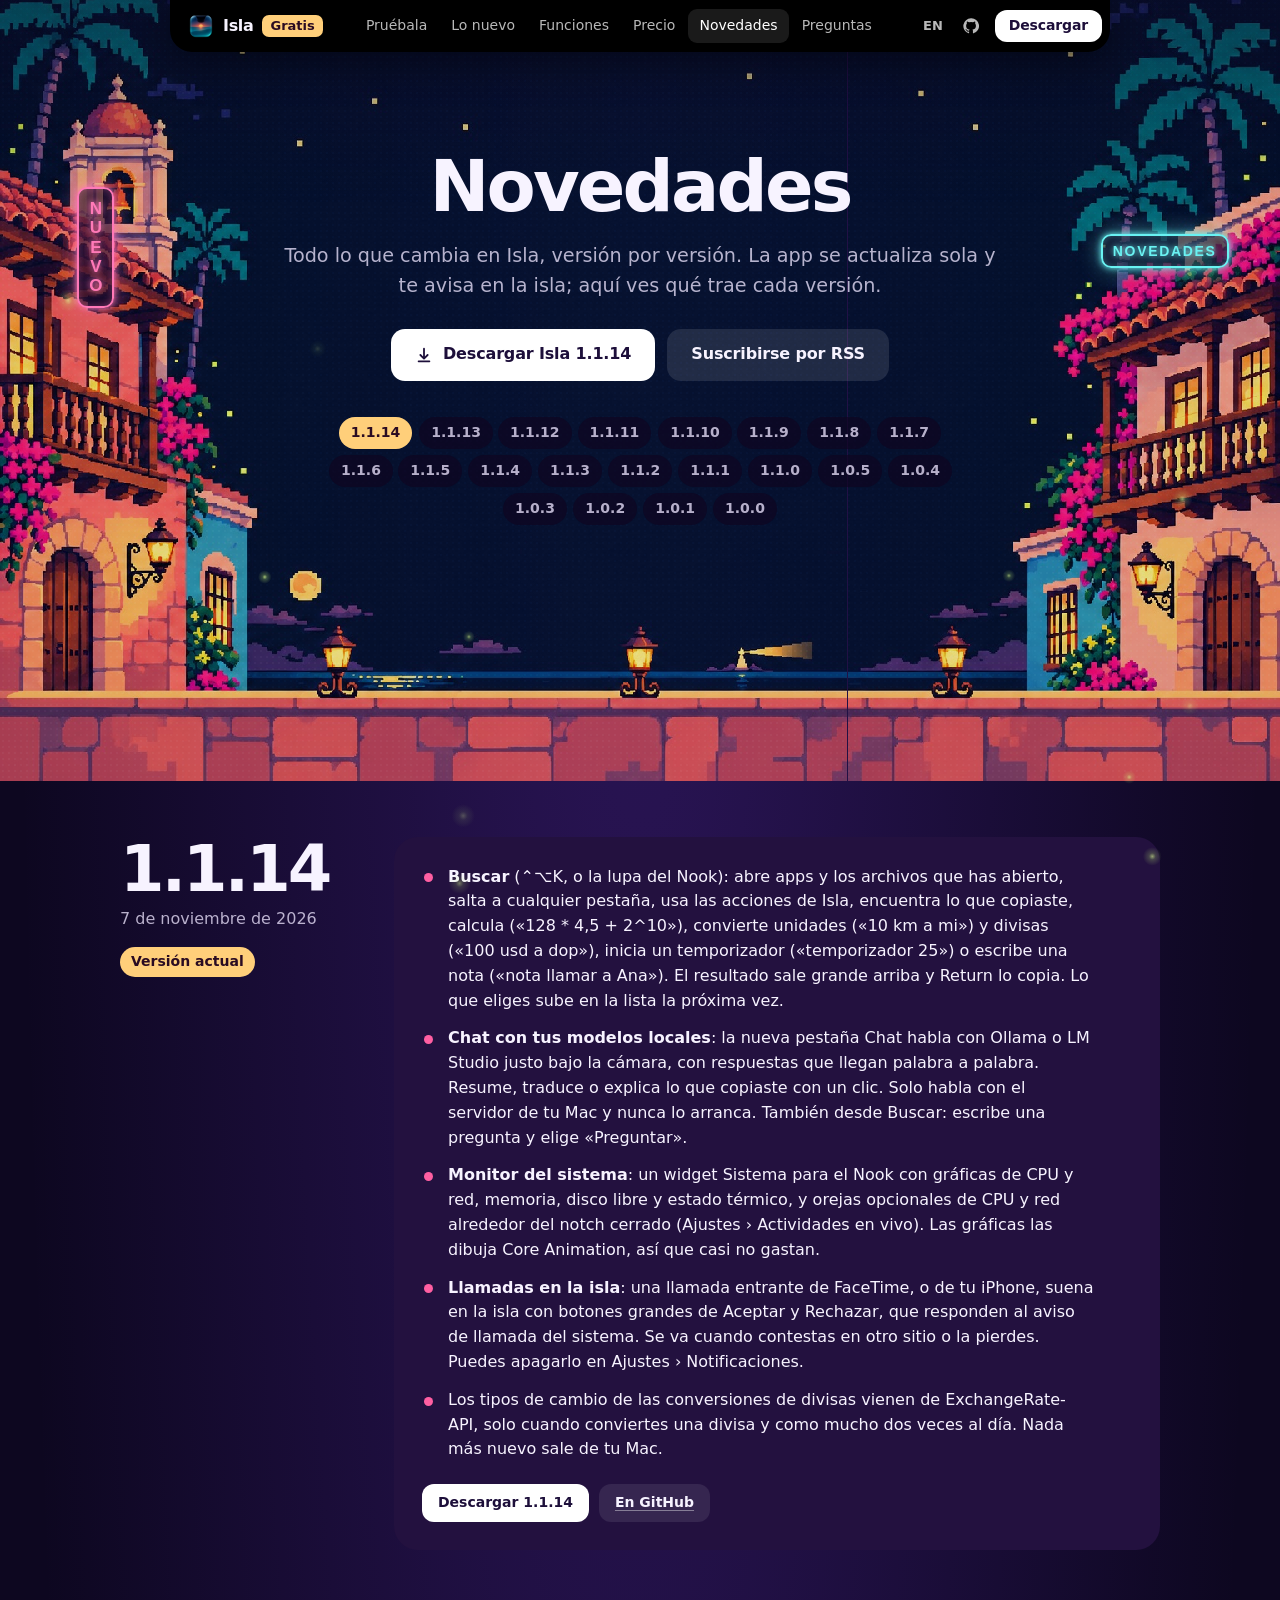
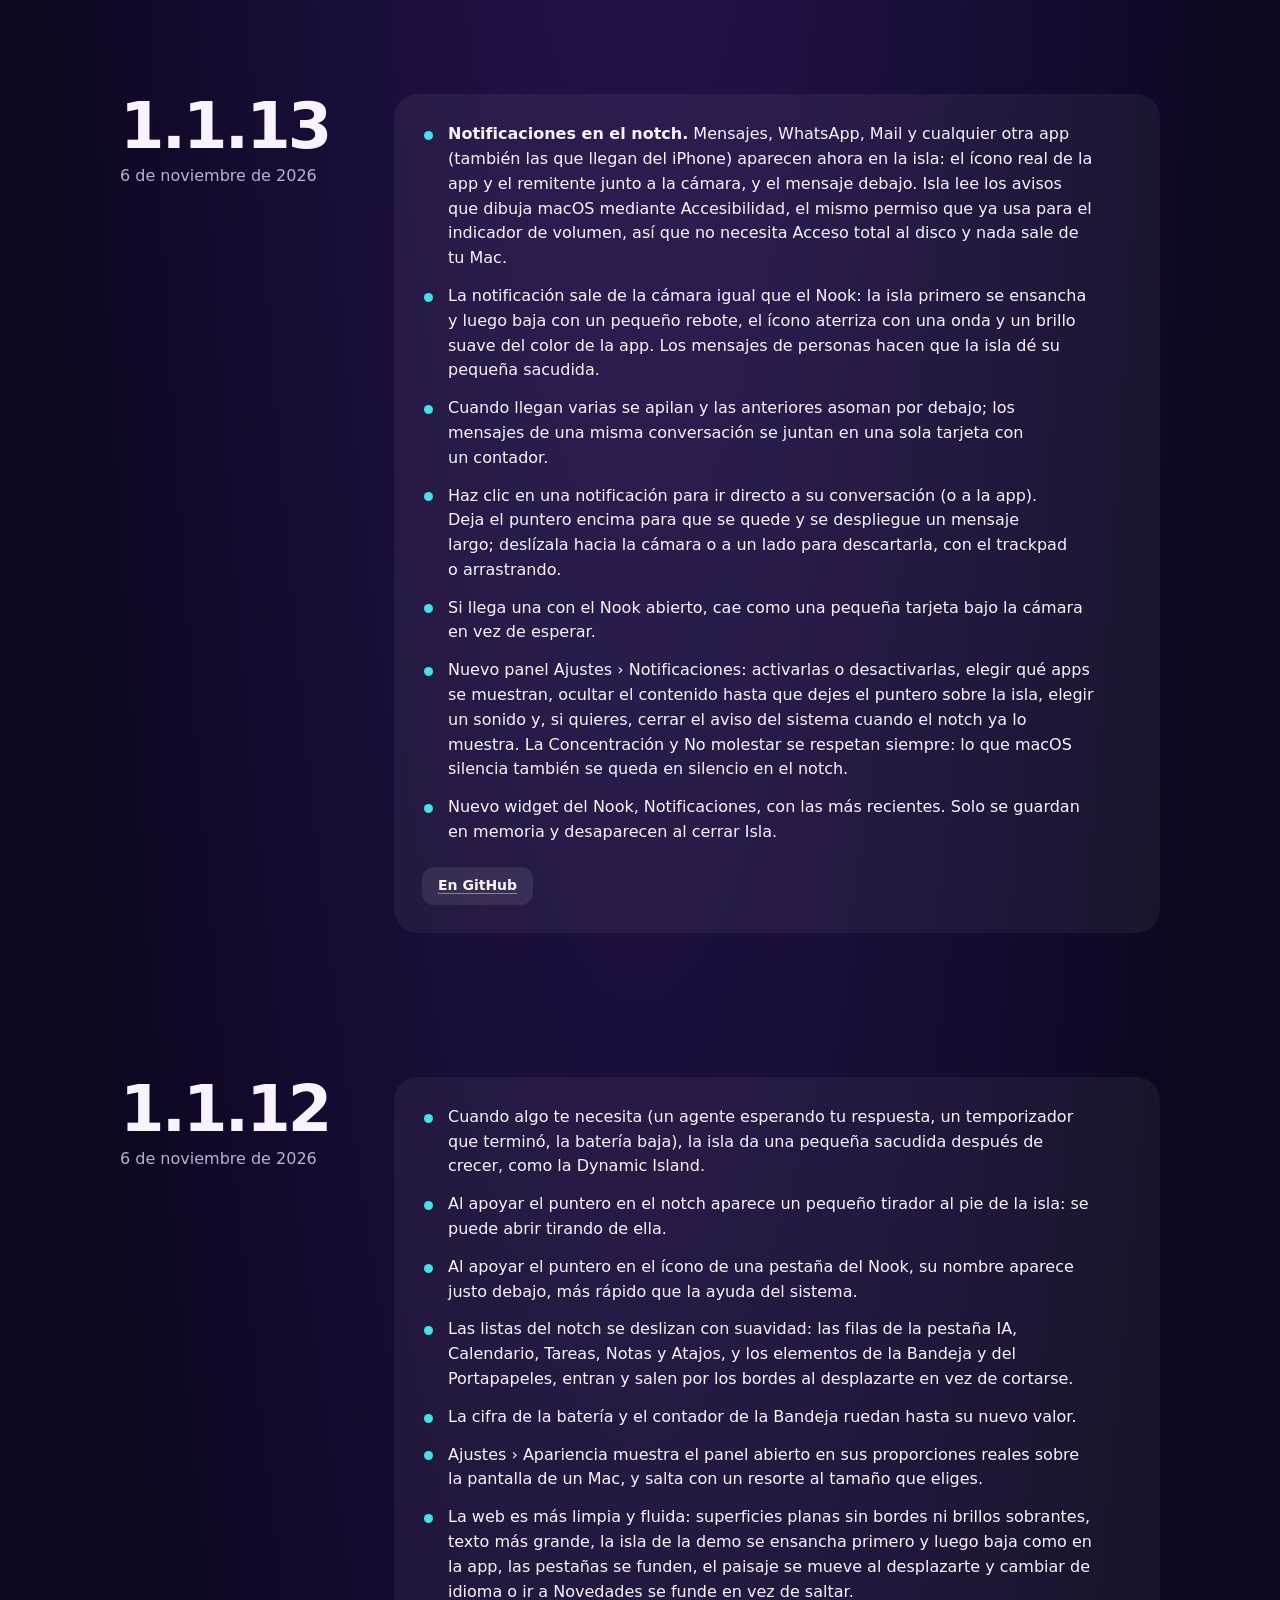
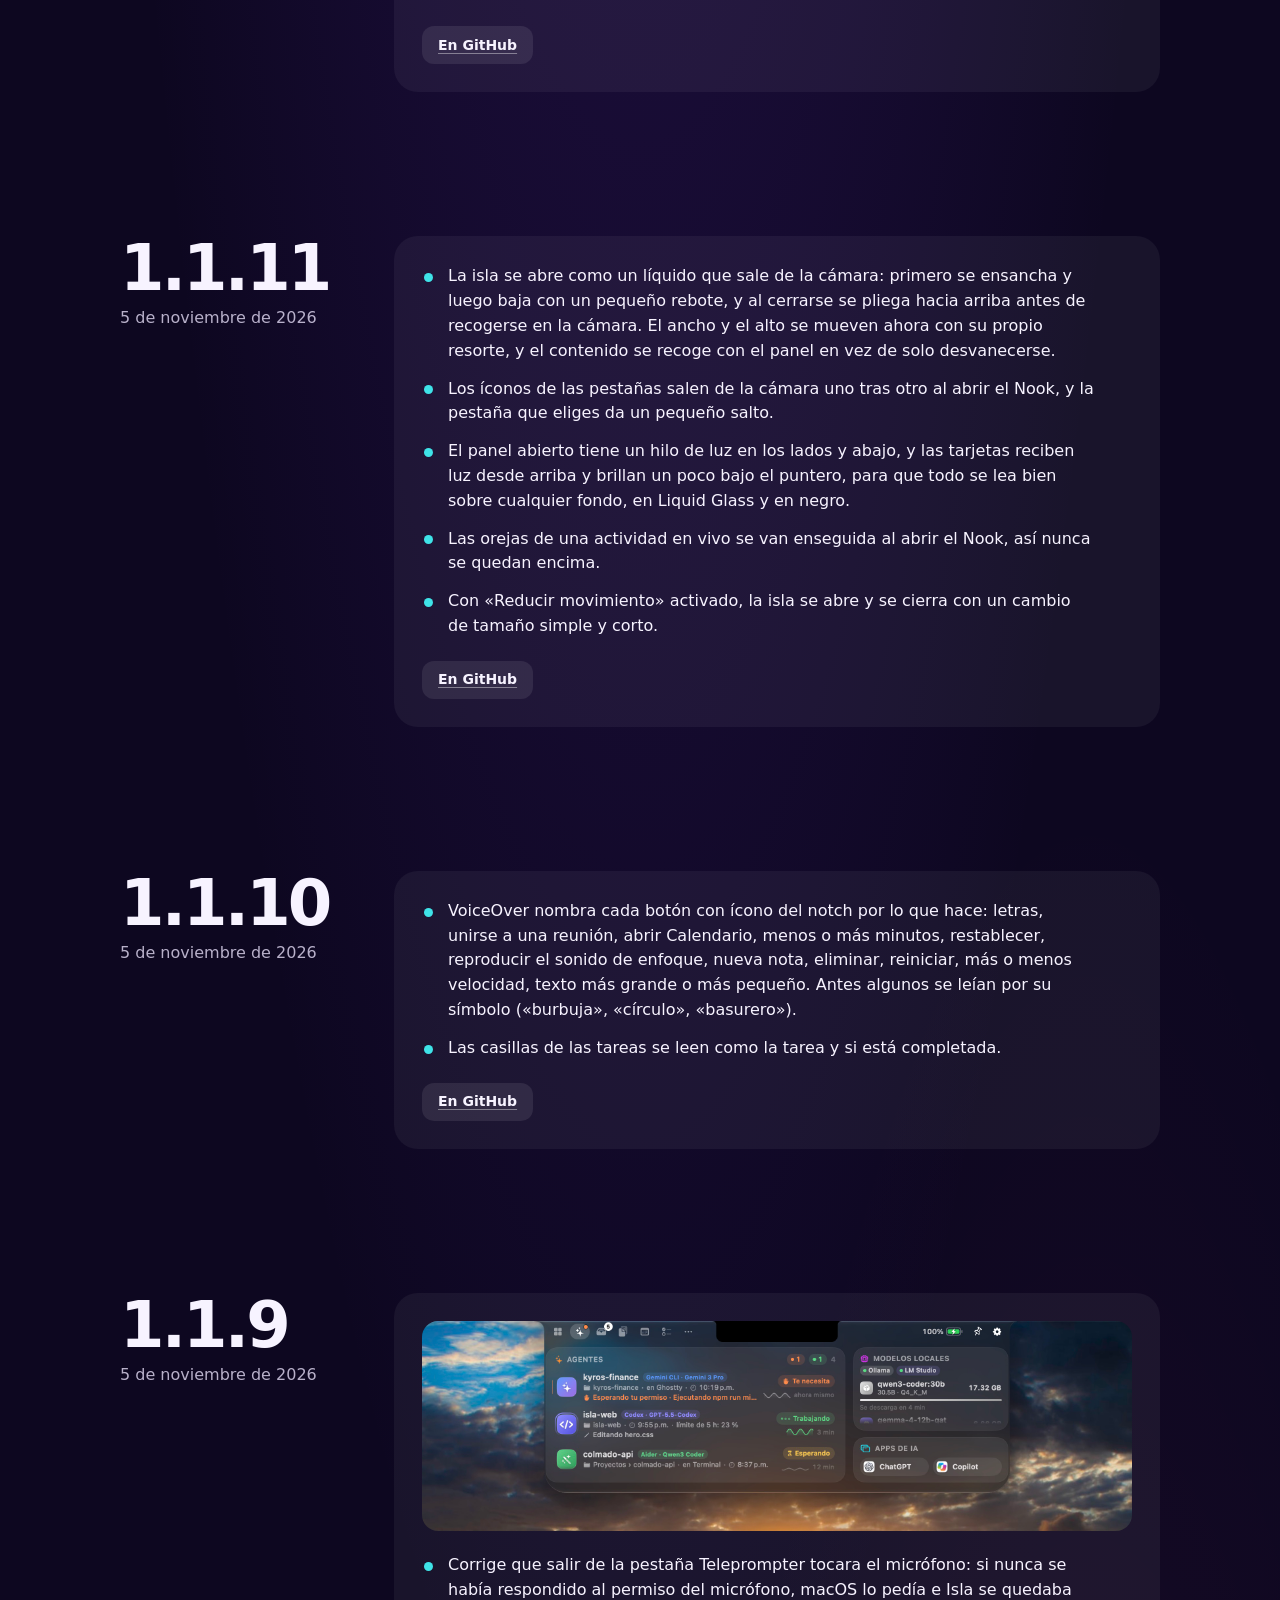
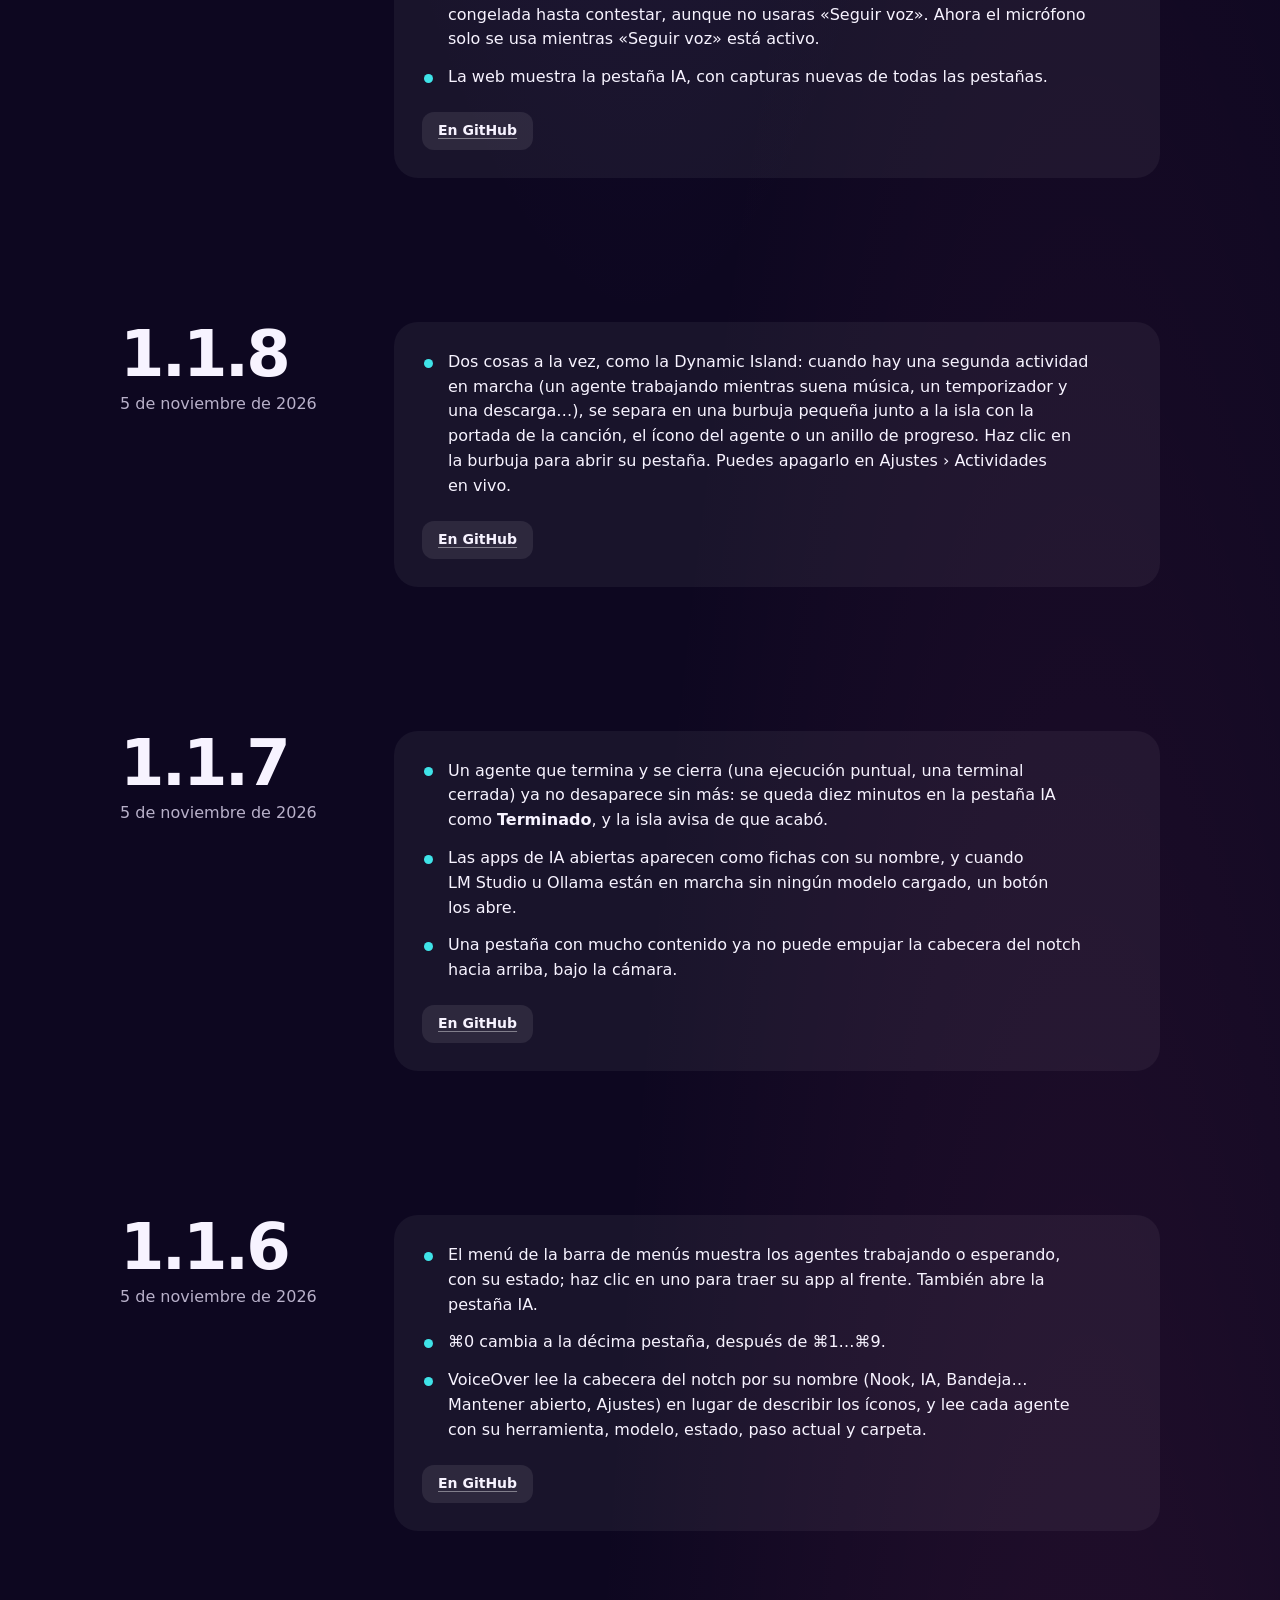
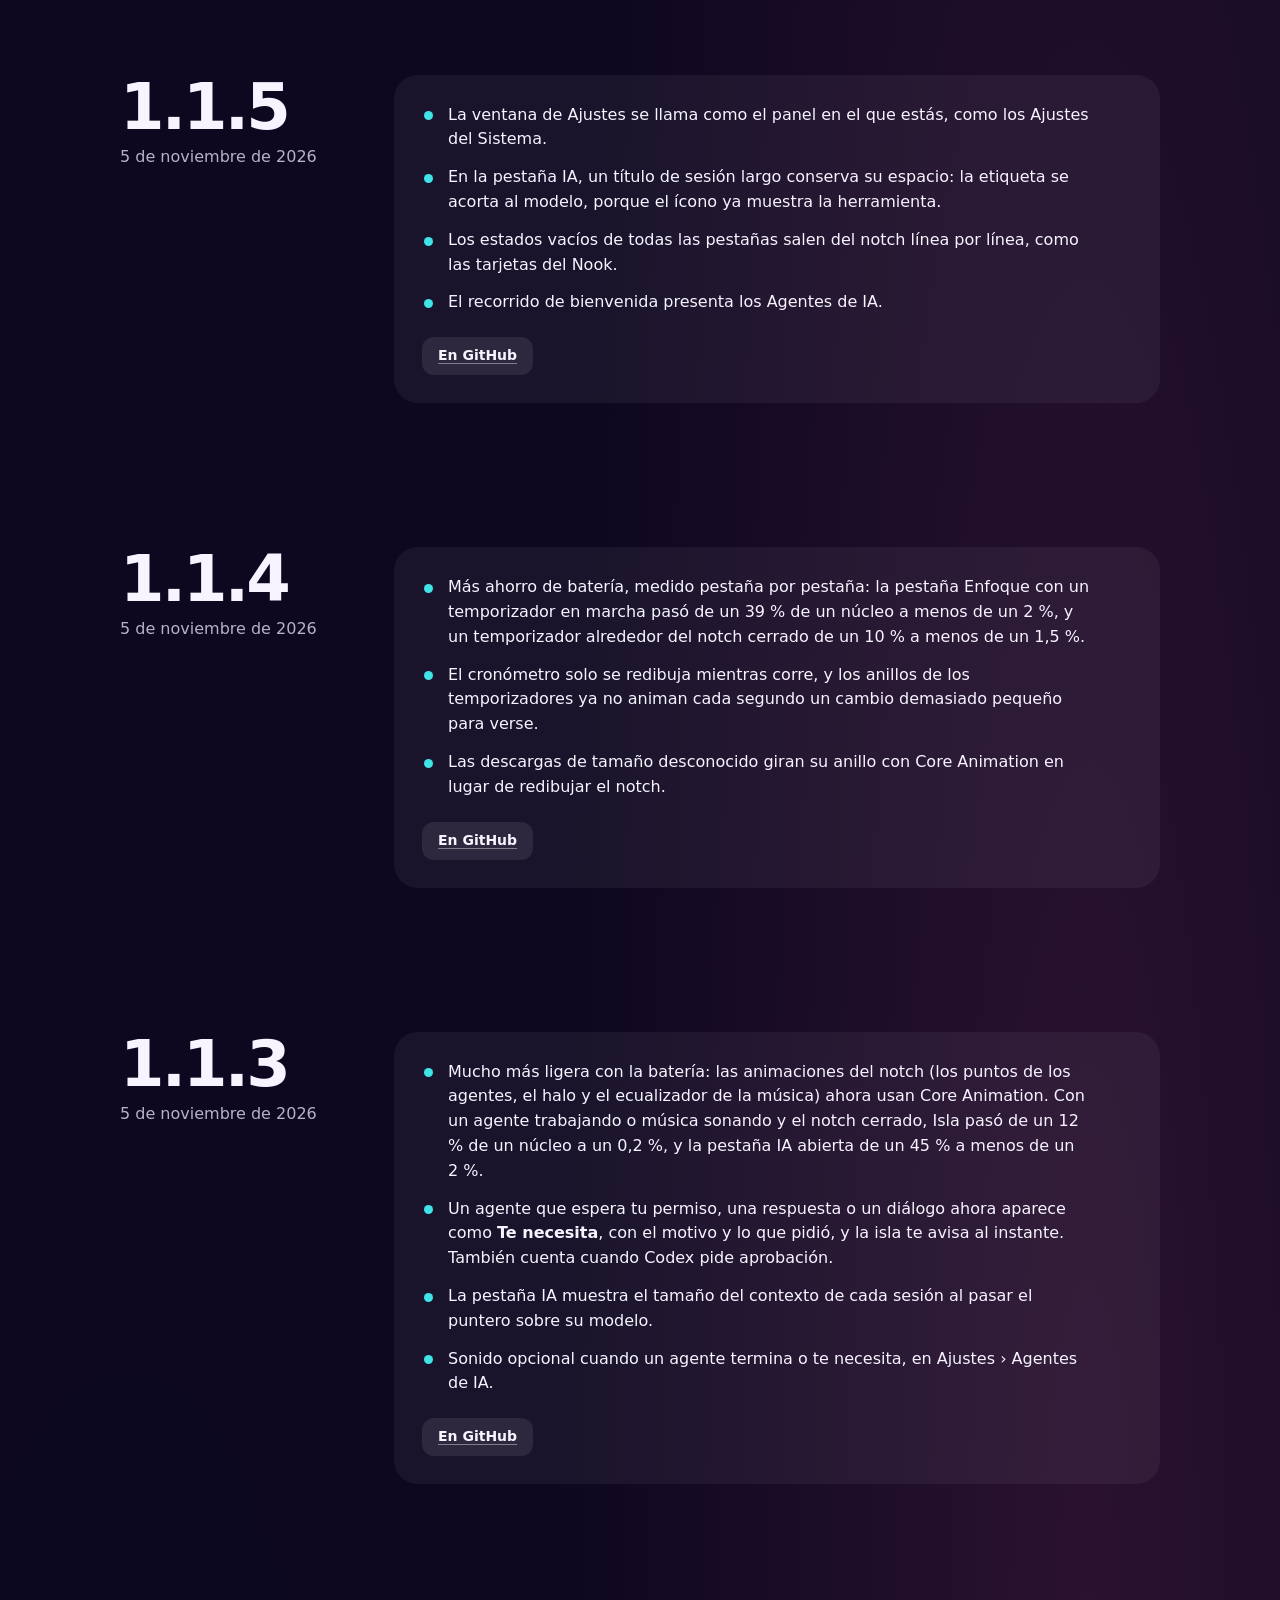
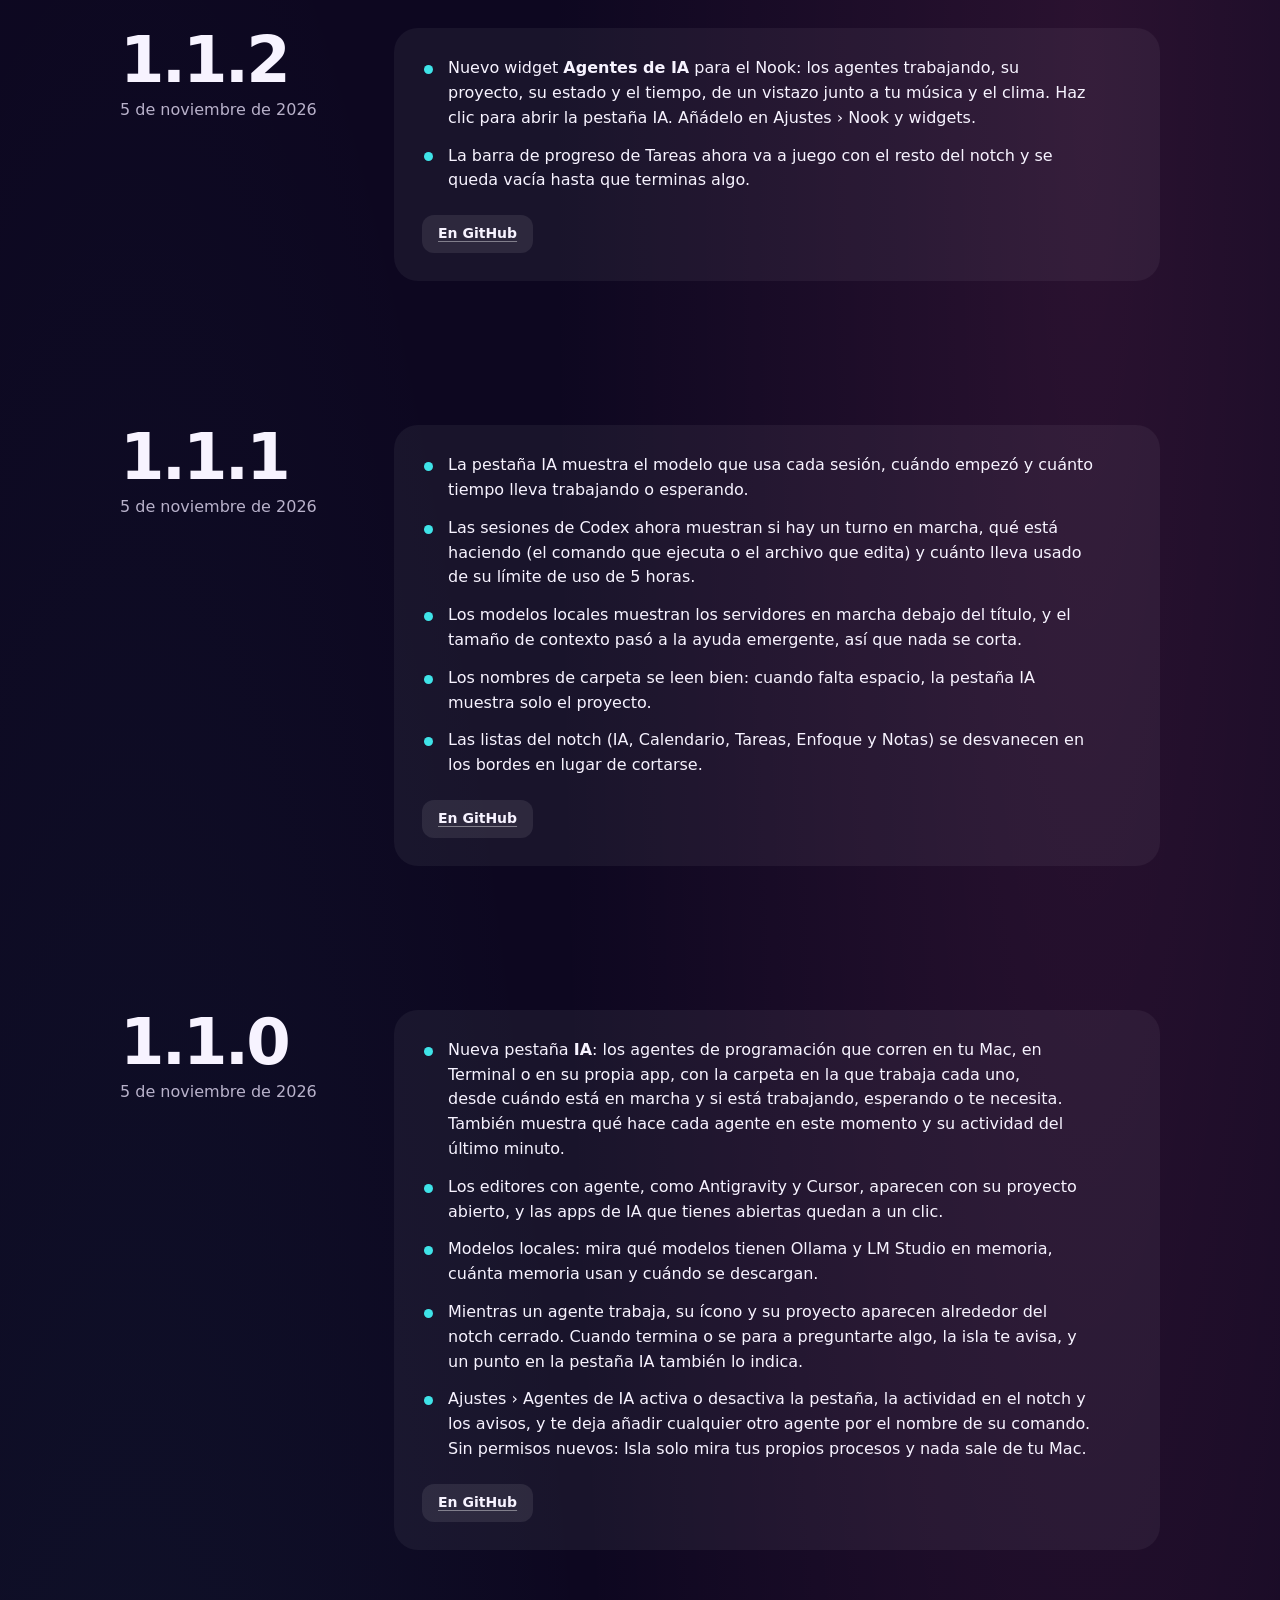
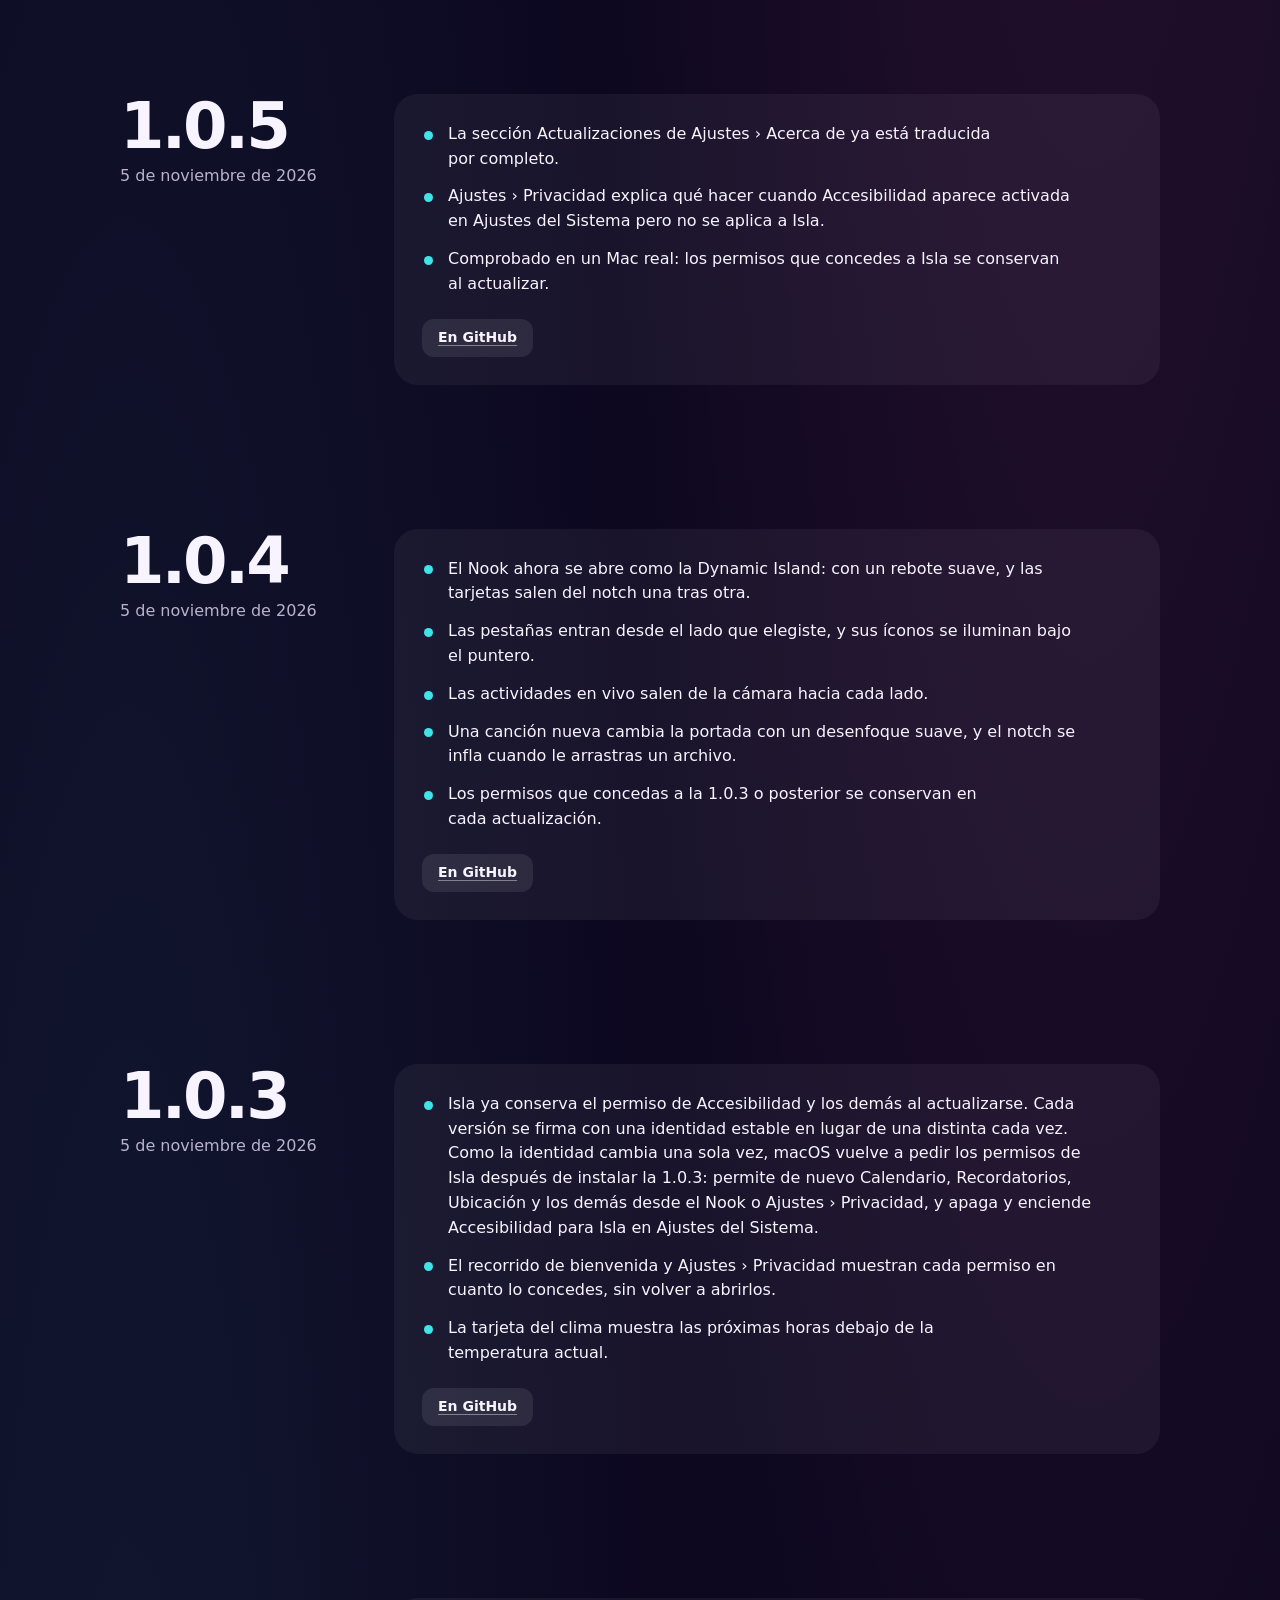
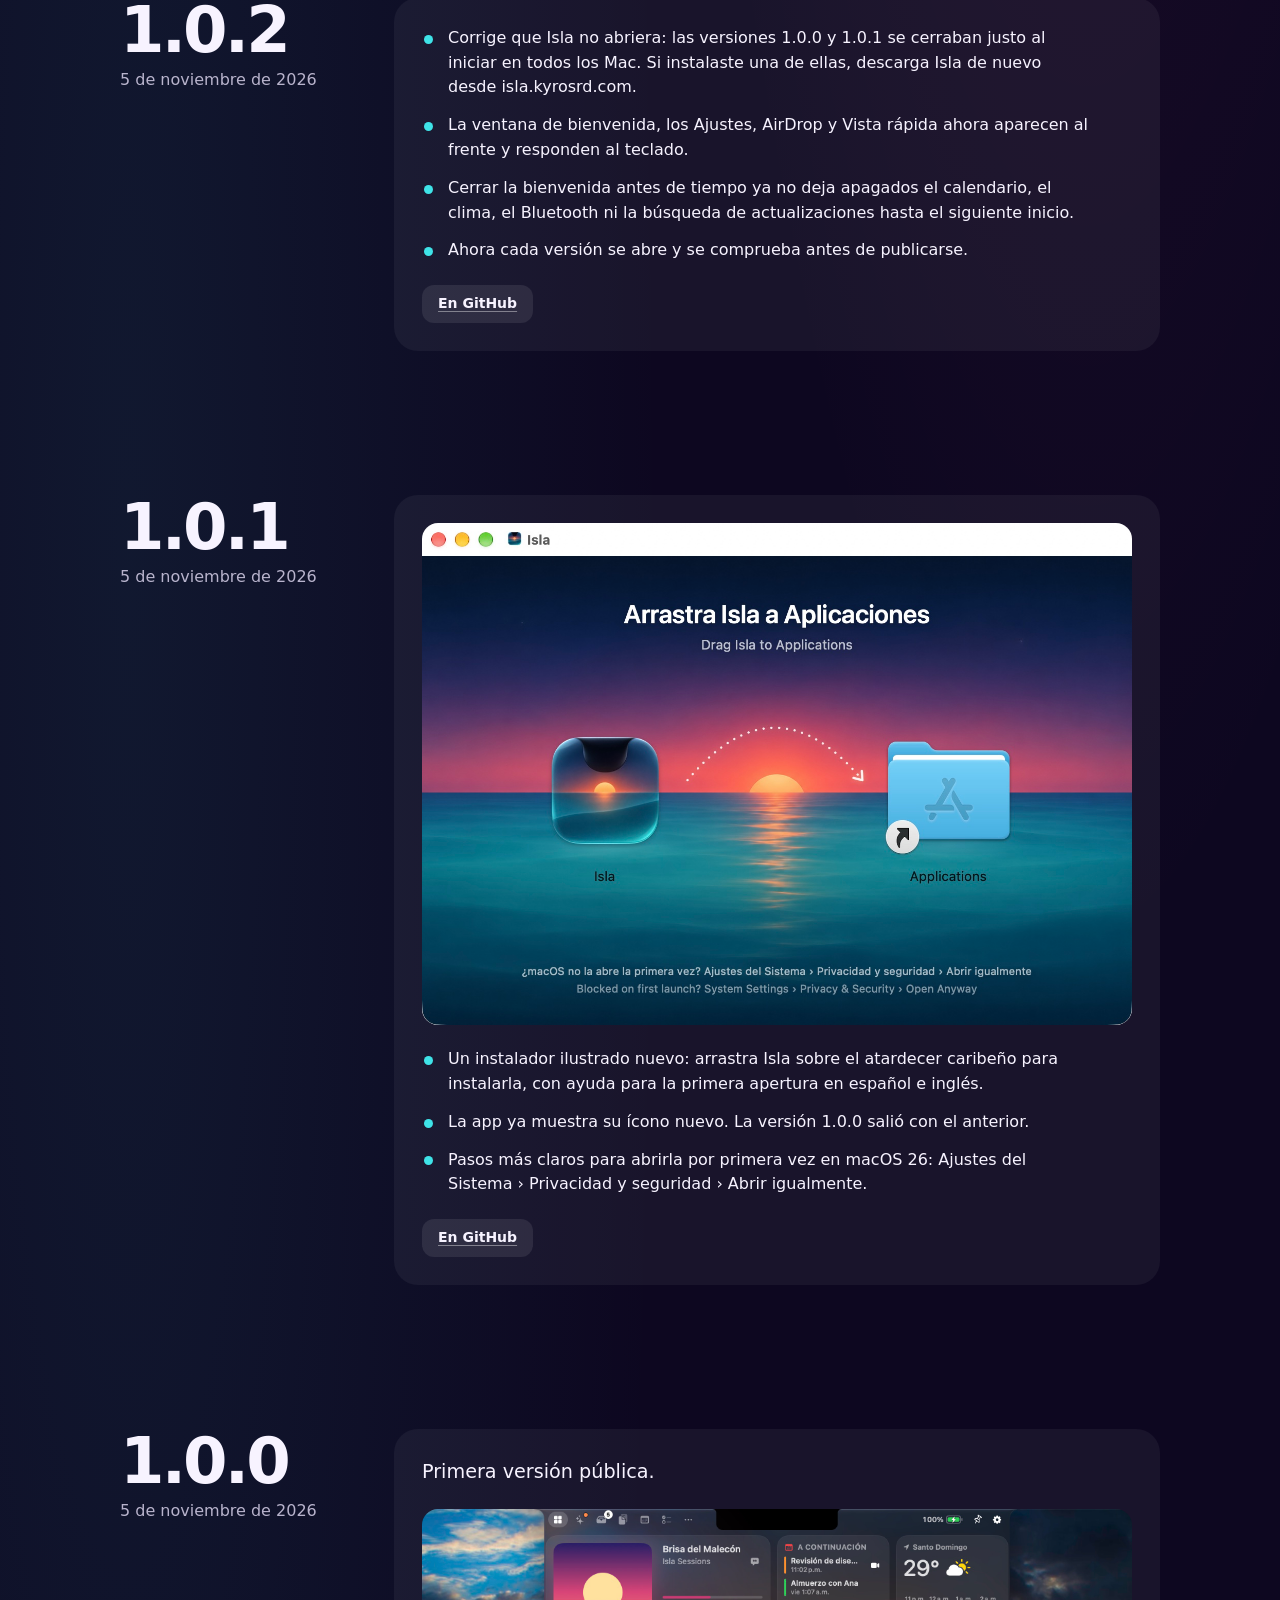
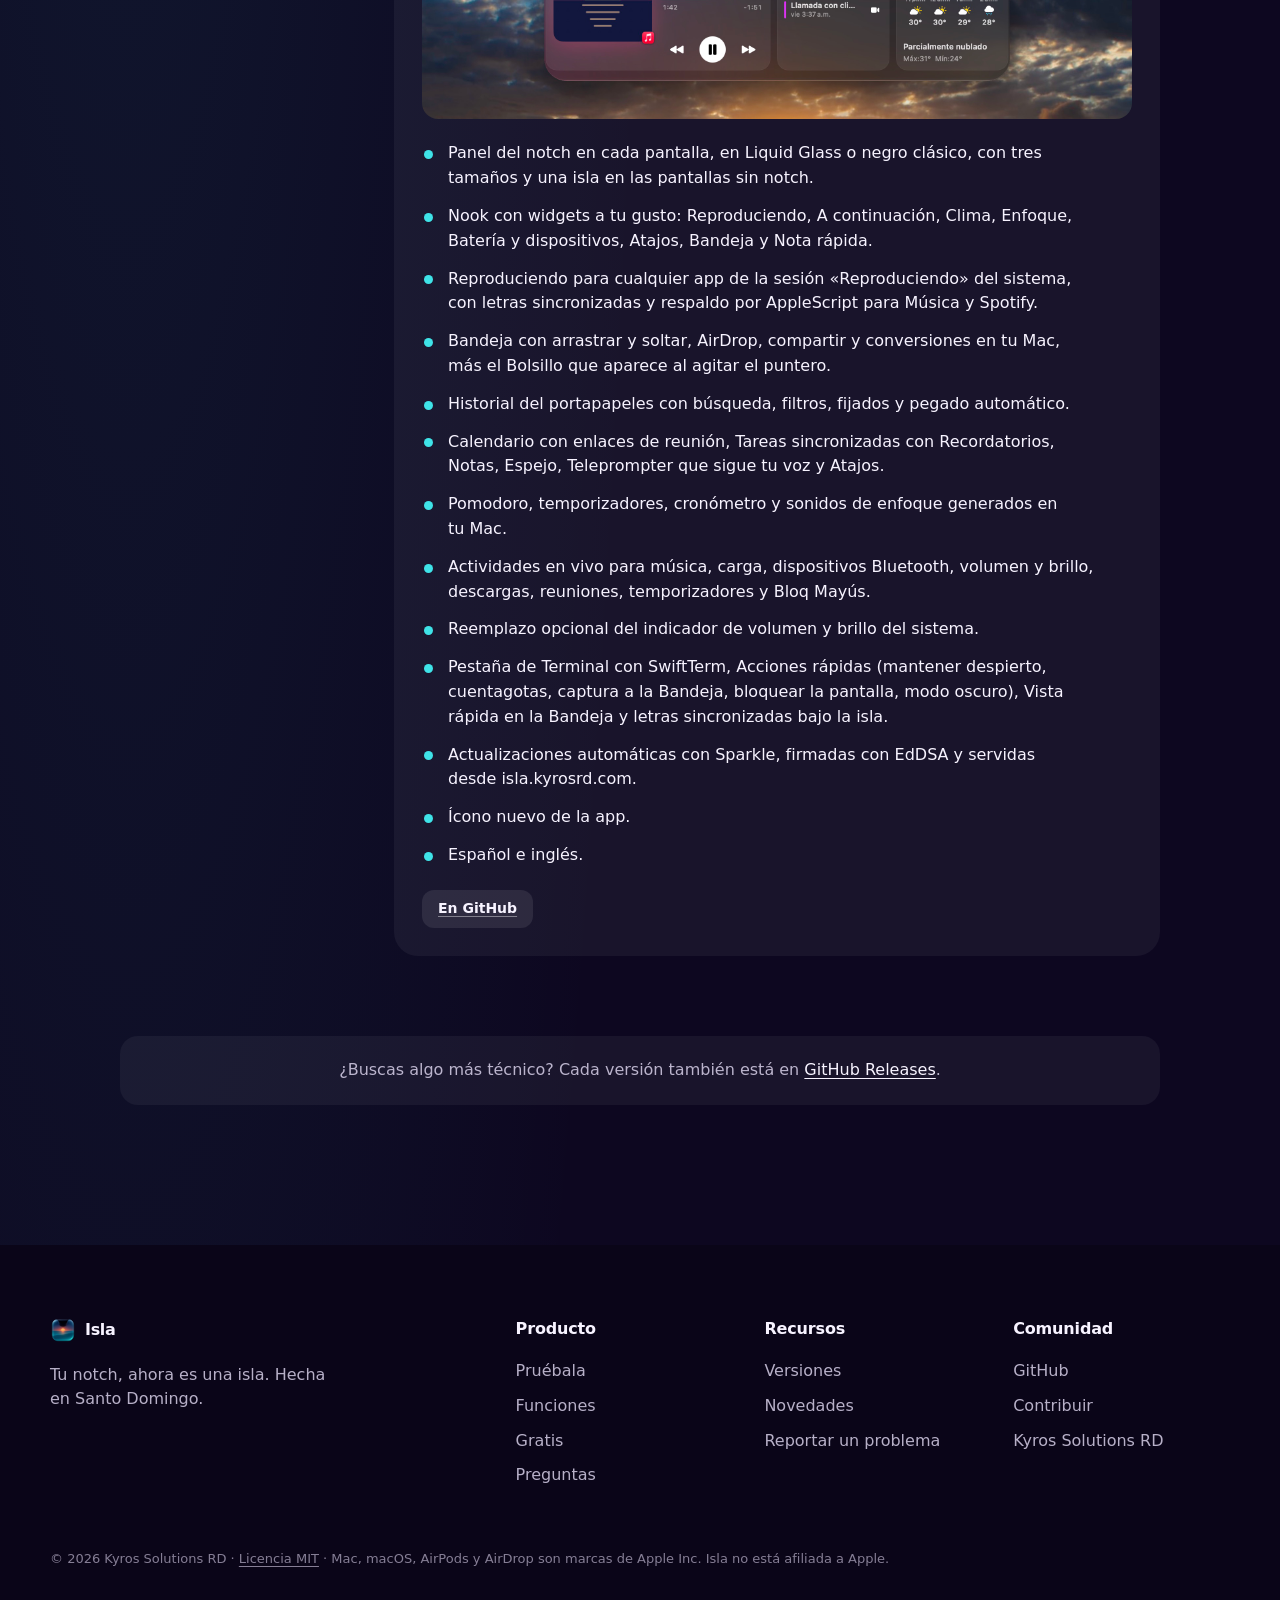
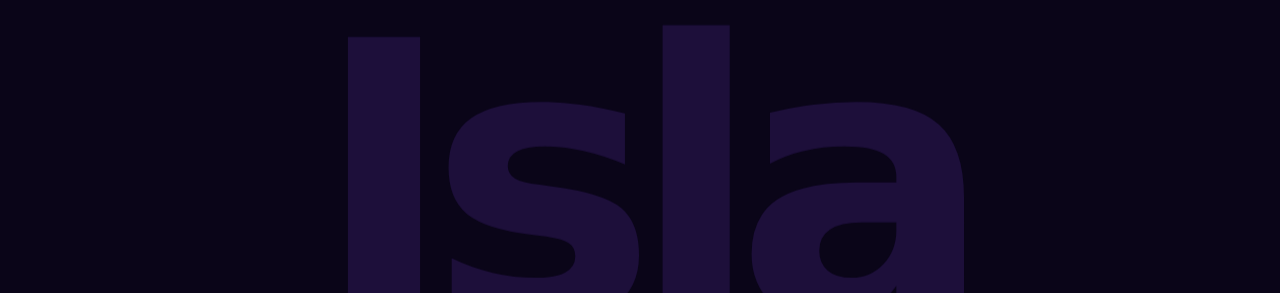
==== website/novedades/index.html @ d7e56f93 "Website v4.2: a stage for what's new in 1.1.14, and more motion - New "What's new" section: Search, " ====
<!doctype html>
<html lang="es" data-title-es="Novedades de Isla: todo lo que cambia, versión por versión" data-title-en="What’s new in Isla: every change, version by version">
<head>
  <meta charset="utf-8">
  <meta name="viewport" content="width=device-width, initial-scale=1, viewport-fit=cover">
  <title>Novedades de Isla: todo lo que cambia, versión por versión</title>
  <meta name="description" content="Las novedades de Isla, la app gratis y de código abierto que convierte el notch de tu Mac en una isla: cada versión, con lo que trae y su descarga.">
  <meta name="theme-color" content="#0d0720">
  <link rel="icon" type="image/png" href="../assets/favicon.png">
  <link rel="apple-touch-icon" href="../assets/apple-touch-icon.png">
  <link rel="alternate" type="application/rss+xml" title="Isla" href="../updates/appcast.xml">
  <meta property="og:title" content="Novedades de Isla">
  <meta property="og:description" content="Todo lo que cambia en Isla, versión por versión.">
  <meta property="og:image" content="https://isla.kyrosrd.com/assets/px-hero.jpg">
  <meta property="og:url" content="https://isla.kyrosrd.com/novedades/">
  <link rel="canonical" href="https://isla.kyrosrd.com/novedades/">
  <meta property="og:type" content="website">
  <meta name="twitter:card" content="summary_large_image">
  <link rel="stylesheet" href="../styles.css?v=4.2">
  <script>document.documentElement.classList.add('js')</script>
</head>
<body class="page-log">
  <a class="skip" href="#main" data-i18n="skip">Saltar al contenido</a>

  <canvas class="cocuyos" data-cocuyos aria-hidden="true"></canvas>

  <header class="notchbar-wrap">
    <nav class="notchbar" aria-label="Principal">
      <a class="brand" href="../" aria-label="Isla, inicio">
        <img src="../assets/isla-icon-512.png" width="26" height="26" alt="">
        <span>Isla</span>
        <b class="badge" data-i18n="nav.badge">Gratis</b>
      </a>
      <div class="notchbar-links">
        <a href="../#pruebala" data-i18n="nav.try">Pruébala</a>
        <a href="../#nuevo" data-i18n="nav.new">Lo nuevo</a>
        <a href="../#funciones" data-i18n="nav.features">Funciones</a>
        <a href="../#gratis" data-i18n="nav.free">Precio</a>
        <a href="./" aria-current="page" data-i18n="nav.news">Novedades</a>
        <a href="../#preguntas" data-i18n="nav.faq">Preguntas</a>
      </div>
      <div class="notchbar-actions">
        <button class="chip-btn" type="button" data-lang-toggle aria-label="Change language to English">EN</button>
        <a class="icon-btn" href="https://github.com/Kyros-Solutions-RD/isla" aria-label="GitHub"><svg viewBox="0 0 24 24" width="16" height="16" aria-hidden="true"><path fill="currentColor" d="M12 .5a11.5 11.5 0 0 0-3.64 22.41c.58.11.79-.25.79-.56v-2c-3.2.7-3.88-1.37-3.88-1.37-.53-1.33-1.28-1.69-1.28-1.69-1.05-.71.08-.7.08-.7 1.16.08 1.77 1.19 1.77 1.19 1.03 1.77 2.71 1.26 3.37.96.1-.75.4-1.26.73-1.55-2.56-.29-5.25-1.28-5.25-5.69 0-1.26.45-2.29 1.19-3.1-.12-.29-.52-1.46.11-3.05 0 0 .97-.31 3.17 1.18a11 11 0 0 1 5.77 0c2.2-1.49 3.17-1.18 3.17-1.18.63 1.59.23 2.76.11 3.05.74.81 1.19 1.84 1.19 3.1 0 4.42-2.7 5.39-5.27 5.68.41.36.78 1.06.78 2.14v3.17c0 .31.21.68.8.56A11.5 11.5 0 0 0 12 .5Z"/></svg></a>
        <a class="btn btn-light btn-sm" href="../downloads/Isla.dmg" data-i18n="nav.download">Descargar</a>
      </div>
    </nav>
  </header>

  <main id="main">
    <section class="log-hero">
      <div class="hero-scene" aria-hidden="true">
        <img class="hero-art" src="../assets/px-hero.jpg" width="1536" height="1024" alt="">
        <span class="hero-dots"></span>
      </div>
      <span class="neon neon-v neon-rose" style="--x:6%;--y:24%;--k:0" aria-hidden="true">NUEVO</span>
      <span class="neon neon-teal neon-sm" style="--x:86%;--y:30%;--k:2" aria-hidden="true">NOVEDADES</span>
      <div class="log-hero-copy">
        <h1 class="h1 lines"><span class="line"><span class="line-in" data-i18n="log.title">Novedades</span></span></h1>
        <p class="lead" data-i18n="log.lead">Todo lo que cambia en Isla, versión por versión. La app se actualiza sola y te avisa en la isla; aquí ves qué trae cada versión.</p>
        <div class="log-ctas">
          <a class="btn btn-light btn-lg" href="../downloads/Isla.dmg">
            <svg viewBox="0 0 20 20" width="18" height="18" aria-hidden="true"><path fill="currentColor" d="M10 2a1 1 0 0 1 1 1v8.59l2.3-2.3a1 1 0 1 1 1.4 1.42l-4 4a1 1 0 0 1-1.4 0l-4-4a1 1 0 1 1 1.4-1.42L9 11.59V3a1 1 0 0 1 1-1ZM4 16a1 1 0 1 0 0 2h12a1 1 0 1 0 0-2H4Z"/></svg>
            <span><span data-i18n="log.cta">Descargar Isla</span> <span data-latest>1.1.14</span></span>
          </a>
          <a class="btn btn-glass btn-lg" href="../updates/appcast.xml" data-i18n="log.feed">Suscribirse por RSS</a>
        </div>
        <nav class="log-jump" aria-label="Ir a una versión" data-i18n-aria="log.jump" data-log-jump></nav>
      </div>
    </section>

    <section class="log" id="releases" aria-labelledby="log-list-title">
      <h2 id="log-list-title" class="sr-only" data-i18n="log.list">Todas las versiones</h2>
      <!-- releases:start (generated by scripts/lib/changelog_page.py from CHANGELOG.md and CHANGELOG.es.md) -->
      <article class="release" id="v1.1.14">
        <header class="release-head">
          <h3 class="release-version"><a href="#v1.1.14">1.1.14</a></h3>
          <time class="release-date" datetime="2026-11-07"><span class="i18n-es">7 de noviembre de 2026</span><span class="i18n-en" lang="en">November 7, 2026</span></time>
          <span class="release-badge"><span class="i18n-es">Versión actual</span><span class="i18n-en" lang="en">Current version</span></span>
        </header>
        <div class="release-body">
          <div class="i18n-es">
            <ul>
              <li><strong>Buscar</strong> (⌃⌥K, o la lupa del Nook): abre apps y los archivos que has abierto, salta a cualquier pestaña, usa las acciones de Isla, encuentra lo que copiaste, calcula («128 * 4,5 + 2^10»), convierte unidades («10 km a mi») y divisas («100 usd a dop»), inicia un temporizador («temporizador 25») o escribe una nota («nota llamar a Ana»). El resultado sale grande arriba y Return lo copia. Lo que eliges sube en la lista la próxima vez.</li>
              <li><strong>Chat con tus modelos locales</strong>: la nueva pestaña Chat habla con Ollama o LM Studio justo bajo la cámara, con respuestas que llegan palabra a palabra. Resume, traduce o explica lo que copiaste con un clic. Solo habla con el servidor de tu Mac y nunca lo arranca. También desde Buscar: escribe una pregunta y elige «Preguntar».</li>
              <li><strong>Monitor del sistema</strong>: un widget Sistema para el Nook con gráficas de CPU y red, memoria, disco libre y estado térmico, y orejas opcionales de CPU y red alrededor del notch cerrado (Ajustes › Actividades en vivo). Las gráficas las dibuja Core Animation, así que casi no gastan.</li>
              <li><strong>Llamadas en la isla</strong>: una llamada entrante de FaceTime, o de tu iPhone, suena en la isla con botones grandes de Aceptar y Rechazar, que responden al aviso de llamada del sistema. Se va cuando contestas en otro sitio o la pierdes. Puedes apagarlo en Ajustes › Notificaciones.</li>
              <li>Los tipos de cambio de las conversiones de divisas vienen de ExchangeRate-API, solo cuando conviertes una divisa y como mucho dos veces al día. Nada más nuevo sale de tu Mac.</li>
            </ul>
          </div>
          <div class="i18n-en" lang="en">
            <ul>
              <li><strong>Search</strong> (⌃⌥K, or the magnifying glass in the Nook): open apps and the files you have opened, jump to any tab, run Isla's actions, find what you copied, calculate ("128 * 4.5 + 2^10"), convert units ("10 km to mi") and currencies ("100 usd to eur"), start a timer ("timer 25") or write a note ("note call Ana"). The answer shows large at the top; Return copies it. Results you pick rise to the top next time.</li>
              <li><strong>Chat with your local models</strong>: a new Chat tab talks to Ollama or LM Studio right under the camera, with answers that stream in word by word. Summarize, translate or explain what you copied with one click. It only talks to the server on your Mac and never starts one. Also from Search: type a question and choose "Ask".</li>
              <li><strong>System monitor</strong>: a System widget for the Nook with CPU and network graphs, memory, free disk and thermal state, and optional CPU and network ears around the closed notch (Settings › Live Activities). The graphs are drawn by Core Animation, so they cost next to nothing.</li>
              <li><strong>Calls on the island</strong>: an incoming FaceTime call, or one from your iPhone, rings on the island with large Accept and Decline buttons, which answer the system's call alert. It leaves when the call is answered elsewhere or missed. You can turn it off in Settings › Notifications.</li>
              <li>Exchange rates for currency conversions come from ExchangeRate-API, only when you convert a currency and at most twice a day. Nothing else new leaves your Mac.</li>
            </ul>
          </div>
          <p class="release-links">
            <a href="../downloads/Isla.dmg"><span class="i18n-es">Descargar 1.1.14</span><span class="i18n-en" lang="en">Download 1.1.14</span></a>
            <a href="https://github.com/Kyros-Solutions-RD/isla/releases/tag/v1.1.14"><span class="i18n-es">En GitHub</span><span class="i18n-en" lang="en">On GitHub</span></a>
          </p>
        </div>
      </article>
      <article class="release" id="v1.1.13">
        <header class="release-head">
          <h3 class="release-version"><a href="#v1.1.13">1.1.13</a></h3>
          <time class="release-date" datetime="2026-11-06"><span class="i18n-es">6 de noviembre de 2026</span><span class="i18n-en" lang="en">November 6, 2026</span></time>
        </header>
        <div class="release-body">
          <div class="i18n-es">
            <ul>
              <li><strong>Notificaciones en el notch.</strong> Mensajes, WhatsApp, Mail y cualquier otra app (también las que llegan del iPhone) aparecen ahora en la isla: el ícono real de la app y el remitente junto a la cámara, y el mensaje debajo. Isla lee los avisos que dibuja macOS mediante Accesibilidad, el mismo permiso que ya usa para el indicador de volumen, así que no necesita Acceso total al disco y nada sale de tu Mac.</li>
              <li>La notificación sale de la cámara igual que el Nook: la isla primero se ensancha y luego baja con un pequeño rebote, el ícono aterriza con una onda y un brillo suave del color de la app. Los mensajes de personas hacen que la isla dé su pequeña sacudida.</li>
              <li>Cuando llegan varias se apilan y las anteriores asoman por debajo; los mensajes de una misma conversación se juntan en una sola tarjeta con un contador.</li>
              <li>Haz clic en una notificación para ir directo a su conversación (o a la app). Deja el puntero encima para que se quede y se despliegue un mensaje largo; deslízala hacia la cámara o a un lado para descartarla, con el trackpad o arrastrando.</li>
              <li>Si llega una con el Nook abierto, cae como una pequeña tarjeta bajo la cámara en vez de esperar.</li>
              <li>Nuevo panel Ajustes › Notificaciones: activarlas o desactivarlas, elegir qué apps se muestran, ocultar el contenido hasta que dejes el puntero sobre la isla, elegir un sonido y, si quieres, cerrar el aviso del sistema cuando el notch ya lo muestra. La Concentración y No molestar se respetan siempre: lo que macOS silencia también se queda en silencio en el notch.</li>
              <li>Nuevo widget del Nook, Notificaciones, con las más recientes. Solo se guardan en memoria y desaparecen al cerrar Isla.</li>
            </ul>
          </div>
          <div class="i18n-en" lang="en">
            <ul>
              <li><strong>Notifications in the notch.</strong> Messages, WhatsApp, Mail and every other app (including the ones mirrored from your iPhone) now show up on the island: the app's real icon and the sender beside the camera, the message underneath. Isla reads the banners macOS draws through Accessibility, the permission it already uses for the volume overlay, so it needs no Full Disk Access and nothing leaves your Mac.</li>
              <li>A notification pours out of the camera like the Nook does: the island widens first, then drops down with a little bounce, the icon lands with a ripple and a soft glow in the app's color. Messages from people give the island its small shake.</li>
              <li>When several arrive they stack, with the earlier ones peeking out underneath; messages from the same conversation fold into one card with a count.</li>
              <li>Click a notification to go straight to its conversation (or the app). Rest the pointer on it to keep it and unfold a long message; swipe it up into the camera or off to a side to dismiss it, with the trackpad or by dragging.</li>
              <li>If one arrives while the Nook is open, it drops in as a small card under the camera instead of waiting.</li>
              <li>New Settings › Notifications: turn it on or off, choose which apps show up, hide the content until you rest the pointer on the island, pick a sound, and optionally close the system banner once the notch shows it. Focus and Do Not Disturb are always respected: what macOS silences stays quiet in the notch too.</li>
              <li>New Nook widget, Notifications, with the most recent ones. They are kept in memory only and are gone when Isla quits.</li>
            </ul>
          </div>
          <p class="release-links">
            <a href="https://github.com/Kyros-Solutions-RD/isla/releases/tag/v1.1.13"><span class="i18n-es">En GitHub</span><span class="i18n-en" lang="en">On GitHub</span></a>
          </p>
        </div>
      </article>
      <article class="release" id="v1.1.12">
        <header class="release-head">
          <h3 class="release-version"><a href="#v1.1.12">1.1.12</a></h3>
          <time class="release-date" datetime="2026-11-06"><span class="i18n-es">6 de noviembre de 2026</span><span class="i18n-en" lang="en">November 6, 2026</span></time>
        </header>
        <div class="release-body">
          <div class="i18n-es">
            <ul>
              <li>Cuando algo te necesita (un agente esperando tu respuesta, un temporizador que terminó, la batería baja), la isla da una pequeña sacudida después de crecer, como la Dynamic Island.</li>
              <li>Al apoyar el puntero en el notch aparece un pequeño tirador al pie de la isla: se puede abrir tirando de ella.</li>
              <li>Al apoyar el puntero en el ícono de una pestaña del Nook, su nombre aparece justo debajo, más rápido que la ayuda del sistema.</li>
              <li>Las listas del notch se deslizan con suavidad: las filas de la pestaña IA, Calendario, Tareas, Notas y Atajos, y los elementos de la Bandeja y del Portapapeles, entran y salen por los bordes al desplazarte en vez de cortarse.</li>
              <li>La cifra de la batería y el contador de la Bandeja ruedan hasta su nuevo valor.</li>
              <li>Ajustes › Apariencia muestra el panel abierto en sus proporciones reales sobre la pantalla de un Mac, y salta con un resorte al tamaño que eliges.</li>
              <li>La web es más limpia y fluida: superficies planas sin bordes ni brillos sobrantes, texto más grande, la isla de la demo se ensancha primero y luego baja como en la app, las pestañas se funden, el paisaje se mueve al desplazarte y cambiar de idioma o ir a Novedades se funde en vez de saltar.</li>
            </ul>
          </div>
          <div class="i18n-en" lang="en">
            <ul>
              <li>When something needs you (an agent waiting on your answer, a timer that ended, a low battery), the island gives one small shake once it has grown, like the Dynamic Island.</li>
              <li>Rest the pointer on the notch and a small handle appears at its foot: it can be pulled open.</li>
              <li>Rest the pointer on a tab icon in the Nook and its name appears right under it, quicker than a tooltip.</li>
              <li>Lists in the notch glide: rows in the AI tab, Calendar, Tasks, Notes and Shortcuts, and items on the Shelf and in the Clipboard, ease in and out at the edges as you scroll instead of being cut.</li>
              <li>The battery figure and the Shelf count roll to their new value.</li>
              <li>Settings › Appearance shows the open panel at its real proportions on a Mac screen, and it springs to the size you pick.</li>
              <li>The website is cleaner and more fluid: flat surfaces without stray outlines or glows, larger text, the demo's island opens wide first and then drops down like the app, tabs cross-fade, the scenery drifts as you scroll, and switching language or going to What's new fades instead of jumping.</li>
            </ul>
          </div>
          <p class="release-links">
            <a href="https://github.com/Kyros-Solutions-RD/isla/releases/tag/v1.1.12"><span class="i18n-es">En GitHub</span><span class="i18n-en" lang="en">On GitHub</span></a>
          </p>
        </div>
      </article>
      <article class="release" id="v1.1.11">
        <header class="release-head">
          <h3 class="release-version"><a href="#v1.1.11">1.1.11</a></h3>
          <time class="release-date" datetime="2026-11-05"><span class="i18n-es">5 de noviembre de 2026</span><span class="i18n-en" lang="en">November 5, 2026</span></time>
        </header>
        <div class="release-body">
          <div class="i18n-es">
            <ul>
              <li>La isla se abre como un líquido que sale de la cámara: primero se ensancha y luego baja con un pequeño rebote, y al cerrarse se pliega hacia arriba antes de recogerse en la cámara. El ancho y el alto se mueven ahora con su propio resorte, y el contenido se recoge con el panel en vez de solo desvanecerse.</li>
              <li>Los íconos de las pestañas salen de la cámara uno tras otro al abrir el Nook, y la pestaña que eliges da un pequeño salto.</li>
              <li>El panel abierto tiene un hilo de luz en los lados y abajo, y las tarjetas reciben luz desde arriba y brillan un poco bajo el puntero, para que todo se lea bien sobre cualquier fondo, en Liquid Glass y en negro.</li>
              <li>Las orejas de una actividad en vivo se van enseguida al abrir el Nook, así nunca se quedan encima.</li>
              <li>Con «Reducir movimiento» activado, la isla se abre y se cierra con un cambio de tamaño simple y corto.</li>
            </ul>
          </div>
          <div class="i18n-en" lang="en">
            <ul>
              <li>The island opens like liquid pouring out of the camera: it widens first and then drops down with a little bounce, and closing it folds up before drawing back into the camera. Width and height now move on their own springs, and the content folds away with the panel instead of just fading.</li>
              <li>The tab icons come out of the camera one after another when the Nook opens, and the tab you pick gives a small bounce.</li>
              <li>The open panel has a hairline of light along its sides and bottom, and the cards are lit from above and glow softly under the pointer, so everything reads clearly on any wallpaper, in Liquid Glass and in black.</li>
              <li>A live activity's ears leave quickly when the Nook opens, so they never linger over it.</li>
              <li>With Reduce Motion on, the island opens and closes with a plain, short fade of its size.</li>
            </ul>
          </div>
          <p class="release-links">
            <a href="https://github.com/Kyros-Solutions-RD/isla/releases/tag/v1.1.11"><span class="i18n-es">En GitHub</span><span class="i18n-en" lang="en">On GitHub</span></a>
          </p>
        </div>
      </article>
      <article class="release" id="v1.1.10">
        <header class="release-head">
          <h3 class="release-version"><a href="#v1.1.10">1.1.10</a></h3>
          <time class="release-date" datetime="2026-11-05"><span class="i18n-es">5 de noviembre de 2026</span><span class="i18n-en" lang="en">November 5, 2026</span></time>
        </header>
        <div class="release-body">
          <div class="i18n-es">
            <ul>
              <li>VoiceOver nombra cada botón con ícono del notch por lo que hace: letras, unirse a una reunión, abrir Calendario, menos o más minutos, restablecer, reproducir el sonido de enfoque, nueva nota, eliminar, reiniciar, más o menos velocidad, texto más grande o más pequeño. Antes algunos se leían por su símbolo («burbuja», «círculo», «basurero»).</li>
              <li>Las casillas de las tareas se leen como la tarea y si está completada.</li>
            </ul>
          </div>
          <div class="i18n-en" lang="en">
            <ul>
              <li>VoiceOver names every icon button in the notch by what it does: lyrics, join a meeting, open Calendar, fewer or more minutes, reset, play the focus sound, new note, delete, restart, faster or slower, bigger or smaller text. Before, some were read by their symbol (“bubble”, “circle”, “trash can”).</li>
              <li>Task checkboxes are read as the task and whether it is completed.</li>
            </ul>
          </div>
          <p class="release-links">
            <a href="https://github.com/Kyros-Solutions-RD/isla/releases/tag/v1.1.10"><span class="i18n-es">En GitHub</span><span class="i18n-en" lang="en">On GitHub</span></a>
          </p>
        </div>
      </article>
      <article class="release" id="v1.1.9">
        <header class="release-head">
          <h3 class="release-version"><a href="#v1.1.9">1.1.9</a></h3>
          <time class="release-date" datetime="2026-11-05"><span class="i18n-es">5 de noviembre de 2026</span><span class="i18n-en" lang="en">November 5, 2026</span></time>
        </header>
        <div class="release-body">
          <div class="i18n-es">
            <figure class="release-shot"><img src="../assets/app/glass-agents.jpg" alt="La pestaña IA con agentes trabajando y modelos locales" loading="lazy"></figure>
            <ul>
              <li>Corrige que salir de la pestaña Teleprompter tocara el micrófono: si nunca se había respondido al permiso del micrófono, macOS lo pedía e Isla se quedaba congelada hasta contestar, aunque no usaras «Seguir voz». Ahora el micrófono solo se usa mientras «Seguir voz» está activo.</li>
              <li>La web muestra la pestaña IA, con capturas nuevas de todas las pestañas.</li>
            </ul>
          </div>
          <div class="i18n-en" lang="en">
            <figure class="release-shot"><img src="../assets/app/glass-agents.jpg" alt="The AI tab with agents at work and local models" loading="lazy"></figure>
            <ul>
              <li>Fixes leaving the Teleprompter tab touching the microphone: if the microphone permission had never been answered, macOS asked for it and Isla froze until you replied, even if you never used “Follow voice”. Now the microphone is only used while Follow voice is on.</li>
              <li>The website shows the AI tab, with new screenshots of every tab.</li>
            </ul>
          </div>
          <p class="release-links">
            <a href="https://github.com/Kyros-Solutions-RD/isla/releases/tag/v1.1.9"><span class="i18n-es">En GitHub</span><span class="i18n-en" lang="en">On GitHub</span></a>
          </p>
        </div>
      </article>
      <article class="release" id="v1.1.8">
        <header class="release-head">
          <h3 class="release-version"><a href="#v1.1.8">1.1.8</a></h3>
          <time class="release-date" datetime="2026-11-05"><span class="i18n-es">5 de noviembre de 2026</span><span class="i18n-en" lang="en">November 5, 2026</span></time>
        </header>
        <div class="release-body">
          <div class="i18n-es">
            <ul>
              <li>Dos cosas a la vez, como la Dynamic Island: cuando hay una segunda actividad en marcha (un agente trabajando mientras suena música, un temporizador y una descarga…), se separa en una burbuja pequeña junto a la isla con la portada de la canción, el ícono del agente o un anillo de progreso. Haz clic en la burbuja para abrir su pestaña. Puedes apagarlo en Ajustes › Actividades en vivo.</li>
            </ul>
          </div>
          <div class="i18n-en" lang="en">
            <ul>
              <li>Two things at once, like the Dynamic Island: when a second activity is going on (an agent working while music plays, a timer and a download…), it splits off into a small bubble beside the island with the song's cover, the agent's icon or a progress ring. Click the bubble to open its tab. You can turn it off in Settings › Live Activities.</li>
            </ul>
          </div>
          <p class="release-links">
            <a href="https://github.com/Kyros-Solutions-RD/isla/releases/tag/v1.1.8"><span class="i18n-es">En GitHub</span><span class="i18n-en" lang="en">On GitHub</span></a>
          </p>
        </div>
      </article>
      <article class="release" id="v1.1.7">
        <header class="release-head">
          <h3 class="release-version"><a href="#v1.1.7">1.1.7</a></h3>
          <time class="release-date" datetime="2026-11-05"><span class="i18n-es">5 de noviembre de 2026</span><span class="i18n-en" lang="en">November 5, 2026</span></time>
        </header>
        <div class="release-body">
          <div class="i18n-es">
            <ul>
              <li>Un agente que termina y se cierra (una ejecución puntual, una terminal cerrada) ya no desaparece sin más: se queda diez minutos en la pestaña IA como <strong>Terminado</strong>, y la isla avisa de que acabó.</li>
              <li>Las apps de IA abiertas aparecen como fichas con su nombre, y cuando LM Studio u Ollama están en marcha sin ningún modelo cargado, un botón los abre.</li>
              <li>Una pestaña con mucho contenido ya no puede empujar la cabecera del notch hacia arriba, bajo la cámara.</li>
            </ul>
          </div>
          <div class="i18n-en" lang="en">
            <ul>
              <li>An agent that finishes and exits (a one-shot run, a closed terminal) no longer just disappears: it stays in the AI tab for ten minutes as <strong>Ended</strong>, and the island says it is done.</li>
              <li>The AI apps you have open show as named chips, and when LM Studio or Ollama is running with no model loaded, a button opens it.</li>
              <li>A tab with a lot to show can no longer push the notch's header up under the camera.</li>
            </ul>
          </div>
          <p class="release-links">
            <a href="https://github.com/Kyros-Solutions-RD/isla/releases/tag/v1.1.7"><span class="i18n-es">En GitHub</span><span class="i18n-en" lang="en">On GitHub</span></a>
          </p>
        </div>
      </article>
      <article class="release" id="v1.1.6">
        <header class="release-head">
          <h3 class="release-version"><a href="#v1.1.6">1.1.6</a></h3>
          <time class="release-date" datetime="2026-11-05"><span class="i18n-es">5 de noviembre de 2026</span><span class="i18n-en" lang="en">November 5, 2026</span></time>
        </header>
        <div class="release-body">
          <div class="i18n-es">
            <ul>
              <li>El menú de la barra de menús muestra los agentes trabajando o esperando, con su estado; haz clic en uno para traer su app al frente. También abre la pestaña IA.</li>
              <li>⌘0 cambia a la décima pestaña, después de ⌘1…⌘9.</li>
              <li>VoiceOver lee la cabecera del notch por su nombre (Nook, IA, Bandeja… Mantener abierto, Ajustes) en lugar de describir los íconos, y lee cada agente con su herramienta, modelo, estado, paso actual y carpeta.</li>
            </ul>
          </div>
          <div class="i18n-en" lang="en">
            <ul>
              <li>The menu bar menu lists the agents at work or waiting, with their state; click one to bring its app forward. It also opens the AI tab.</li>
              <li>⌘0 switches to the tenth tab, after ⌘1…⌘9.</li>
              <li>VoiceOver reads the notch header by name (Nook, AI, Shelf… Keep open, Settings) instead of describing the icons, and reads each agent with its tool, model, state, current step and folder.</li>
            </ul>
          </div>
          <p class="release-links">
            <a href="https://github.com/Kyros-Solutions-RD/isla/releases/tag/v1.1.6"><span class="i18n-es">En GitHub</span><span class="i18n-en" lang="en">On GitHub</span></a>
          </p>
        </div>
      </article>
      <article class="release" id="v1.1.5">
        <header class="release-head">
          <h3 class="release-version"><a href="#v1.1.5">1.1.5</a></h3>
          <time class="release-date" datetime="2026-11-05"><span class="i18n-es">5 de noviembre de 2026</span><span class="i18n-en" lang="en">November 5, 2026</span></time>
        </header>
        <div class="release-body">
          <div class="i18n-es">
            <ul>
              <li>La ventana de Ajustes se llama como el panel en el que estás, como los Ajustes del Sistema.</li>
              <li>En la pestaña IA, un título de sesión largo conserva su espacio: la etiqueta se acorta al modelo, porque el ícono ya muestra la herramienta.</li>
              <li>Los estados vacíos de todas las pestañas salen del notch línea por línea, como las tarjetas del Nook.</li>
              <li>El recorrido de bienvenida presenta los Agentes de IA.</li>
            </ul>
          </div>
          <div class="i18n-en" lang="en">
            <ul>
              <li>The Settings window is named after the pane you are in, like System Settings.</li>
              <li>In the AI tab, a long session title keeps its room: the badge shortens to the model, since the icon already shows the tool.</li>
              <li>Empty states in every tab come out of the notch line by line, like the Nook's cards.</li>
              <li>The welcome tour introduces AI Agents.</li>
            </ul>
          </div>
          <p class="release-links">
            <a href="https://github.com/Kyros-Solutions-RD/isla/releases/tag/v1.1.5"><span class="i18n-es">En GitHub</span><span class="i18n-en" lang="en">On GitHub</span></a>
          </p>
        </div>
      </article>
      <article class="release" id="v1.1.4">
        <header class="release-head">
          <h3 class="release-version"><a href="#v1.1.4">1.1.4</a></h3>
          <time class="release-date" datetime="2026-11-05"><span class="i18n-es">5 de noviembre de 2026</span><span class="i18n-en" lang="en">November 5, 2026</span></time>
        </header>
        <div class="release-body">
          <div class="i18n-es">
            <ul>
              <li>Más ahorro de batería, medido pestaña por pestaña: la pestaña Enfoque con un temporizador en marcha pasó de un 39 % de un núcleo a menos de un 2 %, y un temporizador alrededor del notch cerrado de un 10 % a menos de un 1,5 %.</li>
              <li>El cronómetro solo se redibuja mientras corre, y los anillos de los temporizadores ya no animan cada segundo un cambio demasiado pequeño para verse.</li>
              <li>Las descargas de tamaño desconocido giran su anillo con Core Animation en lugar de redibujar el notch.</li>
            </ul>
          </div>
          <div class="i18n-en" lang="en">
            <ul>
              <li>More battery savings, measured tab by tab: the Focus tab with a timer running went from about 39 % of a core to under 2 %, and a timer around the closed notch from about 10 % to under 1.5 %.</li>
              <li>The stopwatch only redraws while it runs, and timer rings no longer animate a change too small to see every second.</li>
              <li>Downloads of unknown size spin their ring with Core Animation instead of redrawing the notch.</li>
            </ul>
          </div>
          <p class="release-links">
            <a href="https://github.com/Kyros-Solutions-RD/isla/releases/tag/v1.1.4"><span class="i18n-es">En GitHub</span><span class="i18n-en" lang="en">On GitHub</span></a>
          </p>
        </div>
      </article>
      <article class="release" id="v1.1.3">
        <header class="release-head">
          <h3 class="release-version"><a href="#v1.1.3">1.1.3</a></h3>
          <time class="release-date" datetime="2026-11-05"><span class="i18n-es">5 de noviembre de 2026</span><span class="i18n-en" lang="en">November 5, 2026</span></time>
        </header>
        <div class="release-body">
          <div class="i18n-es">
            <ul>
              <li>Mucho más ligera con la batería: las animaciones del notch (los puntos de los agentes, el halo y el ecualizador de la música) ahora usan Core Animation. Con un agente trabajando o música sonando y el notch cerrado, Isla pasó de un 12 % de un núcleo a un 0,2 %, y la pestaña IA abierta de un 45 % a menos de un 2 %.</li>
              <li>Un agente que espera tu permiso, una respuesta o un diálogo ahora aparece como <strong>Te necesita</strong>, con el motivo y lo que pidió, y la isla te avisa al instante. También cuenta cuando Codex pide aprobación.</li>
              <li>La pestaña IA muestra el tamaño del contexto de cada sesión al pasar el puntero sobre su modelo.</li>
              <li>Sonido opcional cuando un agente termina o te necesita, en Ajustes › Agentes de IA.</li>
            </ul>
          </div>
          <div class="i18n-en" lang="en">
            <ul>
              <li>Much lighter on the battery: the notch's animations (the agents' dots, the halo and the music equalizer) now run on Core Animation. With an agent working or music playing and the notch closed, Isla went from about 12 % of a core to about 0.2 %, and the open AI tab from about 45 % to under 2 %.</li>
              <li>An agent waiting for your permission, an answer or a dialog now shows as <strong>Needs you</strong>, with the reason and what it asked for, and the island lets you know right away. Codex approvals count too.</li>
              <li>The AI tab shows how big each session's context is when you point at its model.</li>
              <li>Optional sound when an agent finishes or needs you, in Settings › AI Agents.</li>
            </ul>
          </div>
          <p class="release-links">
            <a href="https://github.com/Kyros-Solutions-RD/isla/releases/tag/v1.1.3"><span class="i18n-es">En GitHub</span><span class="i18n-en" lang="en">On GitHub</span></a>
          </p>
        </div>
      </article>
      <article class="release" id="v1.1.2">
        <header class="release-head">
          <h3 class="release-version"><a href="#v1.1.2">1.1.2</a></h3>
          <time class="release-date" datetime="2026-11-05"><span class="i18n-es">5 de noviembre de 2026</span><span class="i18n-en" lang="en">November 5, 2026</span></time>
        </header>
        <div class="release-body">
          <div class="i18n-es">
            <ul>
              <li>Nuevo widget <strong>Agentes de IA</strong> para el Nook: los agentes trabajando, su proyecto, su estado y el tiempo, de un vistazo junto a tu música y el clima. Haz clic para abrir la pestaña IA. Añádelo en Ajustes › Nook y widgets.</li>
              <li>La barra de progreso de Tareas ahora va a juego con el resto del notch y se queda vacía hasta que terminas algo.</li>
            </ul>
          </div>
          <div class="i18n-en" lang="en">
            <ul>
              <li>New <strong>AI Agents</strong> widget for the Nook: the agents at work, their project, state and time at a glance, next to your music and weather. Click it to open the AI tab. Add it in Settings › Nook &amp; Widgets.</li>
              <li>The Tasks progress bar now matches the rest of the notch and stays empty until you finish something.</li>
            </ul>
          </div>
          <p class="release-links">
            <a href="https://github.com/Kyros-Solutions-RD/isla/releases/tag/v1.1.2"><span class="i18n-es">En GitHub</span><span class="i18n-en" lang="en">On GitHub</span></a>
          </p>
        </div>
      </article>
      <article class="release" id="v1.1.1">
        <header class="release-head">
          <h3 class="release-version"><a href="#v1.1.1">1.1.1</a></h3>
          <time class="release-date" datetime="2026-11-05"><span class="i18n-es">5 de noviembre de 2026</span><span class="i18n-en" lang="en">November 5, 2026</span></time>
        </header>
        <div class="release-body">
          <div class="i18n-es">
            <ul>
              <li>La pestaña IA muestra el modelo que usa cada sesión, cuándo empezó y cuánto tiempo lleva trabajando o esperando.</li>
              <li>Las sesiones de Codex ahora muestran si hay un turno en marcha, qué está haciendo (el comando que ejecuta o el archivo que edita) y cuánto lleva usado de su límite de uso de 5 horas.</li>
              <li>Los modelos locales muestran los servidores en marcha debajo del título, y el tamaño de contexto pasó a la ayuda emergente, así que nada se corta.</li>
              <li>Los nombres de carpeta se leen bien: cuando falta espacio, la pestaña IA muestra solo el proyecto.</li>
              <li>Las listas del notch (IA, Calendario, Tareas, Enfoque y Notas) se desvanecen en los bordes en lugar de cortarse.</li>
            </ul>
          </div>
          <div class="i18n-en" lang="en">
            <ul>
              <li>The AI tab shows the model each session uses, when it started and how long it has been working or waiting.</li>
              <li>Codex sessions now show whether a turn is running, what Codex is doing (the command it runs or the file it edits) and how much of its 5-hour usage limit is used.</li>
              <li>Local models list the running servers under the title, and the context size moved to the tooltip, so nothing gets cut.</li>
              <li>Folder names stay readable: when space is short, the AI tab shows just the project.</li>
              <li>Lists in the notch (AI, Calendar, Tasks, Focus and Notes) fade out at the edges instead of being cut off.</li>
            </ul>
          </div>
          <p class="release-links">
            <a href="https://github.com/Kyros-Solutions-RD/isla/releases/tag/v1.1.1"><span class="i18n-es">En GitHub</span><span class="i18n-en" lang="en">On GitHub</span></a>
          </p>
        </div>
      </article>
      <article class="release" id="v1.1.0">
        <header class="release-head">
          <h3 class="release-version"><a href="#v1.1.0">1.1.0</a></h3>
          <time class="release-date" datetime="2026-11-05"><span class="i18n-es">5 de noviembre de 2026</span><span class="i18n-en" lang="en">November 5, 2026</span></time>
        </header>
        <div class="release-body">
          <div class="i18n-es">
            <ul>
              <li>Nueva pestaña <strong>IA</strong>: los agentes de programación que corren en tu Mac, en Terminal o en su propia app, con la carpeta en la que trabaja cada uno, desde cuándo está en marcha y si está trabajando, esperando o te necesita. También muestra qué hace cada agente en este momento y su actividad del último minuto.</li>
              <li>Los editores con agente, como Antigravity y Cursor, aparecen con su proyecto abierto, y las apps de IA que tienes abiertas quedan a un clic.</li>
              <li>Modelos locales: mira qué modelos tienen Ollama y LM Studio en memoria, cuánta memoria usan y cuándo se descargan.</li>
              <li>Mientras un agente trabaja, su ícono y su proyecto aparecen alrededor del notch cerrado. Cuando termina o se para a preguntarte algo, la isla te avisa, y un punto en la pestaña IA también lo indica.</li>
              <li>Ajustes › Agentes de IA activa o desactiva la pestaña, la actividad en el notch y los avisos, y te deja añadir cualquier otro agente por el nombre de su comando. Sin permisos nuevos: Isla solo mira tus propios procesos y nada sale de tu Mac.</li>
            </ul>
          </div>
          <div class="i18n-en" lang="en">
            <ul>
              <li>New <strong>AI</strong> tab: the coding agents running on your Mac, in Terminal or in their own app, with the folder each one works in, how long it has been running and whether it is working, waiting or needs you. It also shows what each agent is doing right now and its activity over the last minute.</li>
              <li>Editors built around an agent, such as Antigravity and Cursor, appear with their open project, and the AI apps you have open are one click away.</li>
              <li>Local models: see which models Ollama and LM Studio keep in memory, how much memory they use and when they unload.</li>
              <li>While an agent works, its icon and project appear around the closed notch. When it finishes or stops to ask you something, the island lets you know, and a dot on the AI tab shows it too.</li>
              <li>Settings › AI Agents turns the tab, the notch activity and the alerts on or off, and lets you add any other agent by its command name. No new permissions: Isla only looks at your own processes, and nothing leaves your Mac.</li>
            </ul>
          </div>
          <p class="release-links">
            <a href="https://github.com/Kyros-Solutions-RD/isla/releases/tag/v1.1.0"><span class="i18n-es">En GitHub</span><span class="i18n-en" lang="en">On GitHub</span></a>
          </p>
        </div>
      </article>
      <article class="release" id="v1.0.5">
        <header class="release-head">
          <h3 class="release-version"><a href="#v1.0.5">1.0.5</a></h3>
          <time class="release-date" datetime="2026-11-05"><span class="i18n-es">5 de noviembre de 2026</span><span class="i18n-en" lang="en">November 5, 2026</span></time>
        </header>
        <div class="release-body">
          <div class="i18n-es">
            <ul>
              <li>La sección Actualizaciones de Ajustes › Acerca de ya está traducida por completo.</li>
              <li>Ajustes › Privacidad explica qué hacer cuando Accesibilidad aparece activada en Ajustes del Sistema pero no se aplica a Isla.</li>
              <li>Comprobado en un Mac real: los permisos que concedes a Isla se conservan al actualizar.</li>
            </ul>
          </div>
          <div class="i18n-en" lang="en">
            <ul>
              <li>The Updates section in Settings › About is now fully translated.</li>
              <li>Settings › Privacy explains what to do when Accessibility looks switched on in System Settings but doesn't apply to Isla.</li>
              <li>Confirmed on a real Mac: permissions granted to Isla stay granted across updates.</li>
            </ul>
          </div>
          <p class="release-links">
            <a href="https://github.com/Kyros-Solutions-RD/isla/releases/tag/v1.0.5"><span class="i18n-es">En GitHub</span><span class="i18n-en" lang="en">On GitHub</span></a>
          </p>
        </div>
      </article>
      <article class="release" id="v1.0.4">
        <header class="release-head">
          <h3 class="release-version"><a href="#v1.0.4">1.0.4</a></h3>
          <time class="release-date" datetime="2026-11-05"><span class="i18n-es">5 de noviembre de 2026</span><span class="i18n-en" lang="en">November 5, 2026</span></time>
        </header>
        <div class="release-body">
          <div class="i18n-es">
            <ul>
              <li>El Nook ahora se abre como la Dynamic Island: con un rebote suave, y las tarjetas salen del notch una tras otra.</li>
              <li>Las pestañas entran desde el lado que elegiste, y sus íconos se iluminan bajo el puntero.</li>
              <li>Las actividades en vivo salen de la cámara hacia cada lado.</li>
              <li>Una canción nueva cambia la portada con un desenfoque suave, y el notch se infla cuando le arrastras un archivo.</li>
              <li>Los permisos que concedas a la 1.0.3 o posterior se conservan en cada actualización.</li>
            </ul>
          </div>
          <div class="i18n-en" lang="en">
            <ul>
              <li>The Nook now opens like the Dynamic Island: a touch of bounce, and the cards come out of the notch one after another.</li>
              <li>Tabs slide in from the side you picked, and the tab icons light up under the pointer.</li>
              <li>Live activities emerge from the camera toward each side.</li>
              <li>A new song swaps the cover with a soft blur, and the notch swells when you drag a file onto it.</li>
              <li>Permissions you grant to 1.0.3 or later stay granted after every update.</li>
            </ul>
          </div>
          <p class="release-links">
            <a href="https://github.com/Kyros-Solutions-RD/isla/releases/tag/v1.0.4"><span class="i18n-es">En GitHub</span><span class="i18n-en" lang="en">On GitHub</span></a>
          </p>
        </div>
      </article>
      <article class="release" id="v1.0.3">
        <header class="release-head">
          <h3 class="release-version"><a href="#v1.0.3">1.0.3</a></h3>
          <time class="release-date" datetime="2026-11-05"><span class="i18n-es">5 de noviembre de 2026</span><span class="i18n-en" lang="en">November 5, 2026</span></time>
        </header>
        <div class="release-body">
          <div class="i18n-es">
            <ul>
              <li>Isla ya conserva el permiso de Accesibilidad y los demás al actualizarse. Cada versión se firma con una identidad estable en lugar de una distinta cada vez. Como la identidad cambia una sola vez, macOS vuelve a pedir los permisos de Isla después de instalar la 1.0.3: permite de nuevo Calendario, Recordatorios, Ubicación y los demás desde el Nook o Ajustes › Privacidad, y apaga y enciende Accesibilidad para Isla en Ajustes del Sistema.</li>
              <li>El recorrido de bienvenida y Ajustes › Privacidad muestran cada permiso en cuanto lo concedes, sin volver a abrirlos.</li>
              <li>La tarjeta del clima muestra las próximas horas debajo de la temperatura actual.</li>
            </ul>
          </div>
          <div class="i18n-en" lang="en">
            <ul>
              <li>Isla now keeps Accessibility and its other permissions across updates. Builds are signed with a stable identity instead of a different one each time. Because the identity changes once, macOS asks for Isla’s permissions one last time after installing 1.0.3: allow Calendar, Reminders, Location and the rest again from the Nook or Settings › Privacy, and turn Accessibility off and on for Isla in System Settings.</li>
              <li>The welcome tour and Settings › Privacy update each permission as soon as you allow it, without reopening them.</li>
              <li>The weather card shows the next hours under the current temperature.</li>
            </ul>
          </div>
          <p class="release-links">
            <a href="https://github.com/Kyros-Solutions-RD/isla/releases/tag/v1.0.3"><span class="i18n-es">En GitHub</span><span class="i18n-en" lang="en">On GitHub</span></a>
          </p>
        </div>
      </article>
      <article class="release" id="v1.0.2">
        <header class="release-head">
          <h3 class="release-version"><a href="#v1.0.2">1.0.2</a></h3>
          <time class="release-date" datetime="2026-11-05"><span class="i18n-es">5 de noviembre de 2026</span><span class="i18n-en" lang="en">November 5, 2026</span></time>
        </header>
        <div class="release-body">
          <div class="i18n-es">
            <ul>
              <li>Corrige que Isla no abriera: las versiones 1.0.0 y 1.0.1 se cerraban justo al iniciar en todos los Mac. Si instalaste una de ellas, descarga Isla de nuevo desde isla.kyrosrd.com.</li>
              <li>La ventana de bienvenida, los Ajustes, AirDrop y Vista rápida ahora aparecen al frente y responden al teclado.</li>
              <li>Cerrar la bienvenida antes de tiempo ya no deja apagados el calendario, el clima, el Bluetooth ni la búsqueda de actualizaciones hasta el siguiente inicio.</li>
              <li>Ahora cada versión se abre y se comprueba antes de publicarse.</li>
            </ul>
          </div>
          <div class="i18n-en" lang="en">
            <ul>
              <li>Fixes Isla not opening: versions 1.0.0 and 1.0.1 closed right after launch on every Mac. If you installed one of them, download Isla again from isla.kyrosrd.com.</li>
              <li>The welcome window, Settings, AirDrop and Quick Look now come to the front with keyboard focus.</li>
              <li>Closing the welcome window early no longer leaves Calendar, Weather, Bluetooth and update checks off until the next launch.</li>
              <li>Every build is now opened and checked before it is published.</li>
            </ul>
          </div>
          <p class="release-links">
            <a href="https://github.com/Kyros-Solutions-RD/isla/releases/tag/v1.0.2"><span class="i18n-es">En GitHub</span><span class="i18n-en" lang="en">On GitHub</span></a>
          </p>
        </div>
      </article>
      <article class="release" id="v1.0.1">
        <header class="release-head">
          <h3 class="release-version"><a href="#v1.0.1">1.0.1</a></h3>
          <time class="release-date" datetime="2026-11-05"><span class="i18n-es">5 de noviembre de 2026</span><span class="i18n-en" lang="en">November 5, 2026</span></time>
        </header>
        <div class="release-body">
          <div class="i18n-es">
            <figure class="release-shot"><img src="../assets/app/installer.jpg" alt="El instalador nuevo: Isla flota sobre el horizonte y el camino punteado del sol lleva a Aplicaciones" loading="lazy"></figure>
            <ul>
              <li>Un instalador ilustrado nuevo: arrastra Isla sobre el atardecer caribeño para instalarla, con ayuda para la primera apertura en español e inglés.</li>
              <li>La app ya muestra su ícono nuevo. La versión 1.0.0 salió con el anterior.</li>
              <li>Pasos más claros para abrirla por primera vez en macOS 26: Ajustes del Sistema › Privacidad y seguridad › Abrir igualmente.</li>
            </ul>
          </div>
          <div class="i18n-en" lang="en">
            <figure class="release-shot"><img src="../assets/app/installer.jpg" alt="The new installer: Isla floats on the horizon, the dotted path of the sun leads to Applications" loading="lazy"></figure>
            <ul>
              <li>A new illustrated installer: drag Isla onto the Caribbean dusk to install, with first-launch help in English and Spanish.</li>
              <li>The app now shows its new icon. Version 1.0.0 shipped with the previous one.</li>
              <li>Clearer first-launch steps for macOS 26: System Settings › Privacy &amp; Security › Open Anyway.</li>
            </ul>
          </div>
          <p class="release-links">
            <a href="https://github.com/Kyros-Solutions-RD/isla/releases/tag/v1.0.1"><span class="i18n-es">En GitHub</span><span class="i18n-en" lang="en">On GitHub</span></a>
          </p>
        </div>
      </article>
      <article class="release" id="v1.0.0">
        <header class="release-head">
          <h3 class="release-version"><a href="#v1.0.0">1.0.0</a></h3>
          <time class="release-date" datetime="2026-11-05"><span class="i18n-es">5 de noviembre de 2026</span><span class="i18n-en" lang="en">November 5, 2026</span></time>
        </header>
        <div class="release-body">
          <div class="i18n-es">
            <p class="release-intro">Primera versión pública.</p>
            <figure class="release-shot"><img src="../assets/app/glass-home.jpg" alt="El Nook en Liquid Glass con Reproduciendo, A continuación y Clima" loading="lazy"></figure>
            <ul>
              <li>Panel del notch en cada pantalla, en Liquid Glass o negro clásico, con tres tamaños y una isla en las pantallas sin notch.</li>
              <li>Nook con widgets a tu gusto: Reproduciendo, A continuación, Clima, Enfoque, Batería y dispositivos, Atajos, Bandeja y Nota rápida.</li>
              <li>Reproduciendo para cualquier app de la sesión «Reproduciendo» del sistema, con letras sincronizadas y respaldo por AppleScript para Música y Spotify.</li>
              <li>Bandeja con arrastrar y soltar, AirDrop, compartir y conversiones en tu Mac, más el Bolsillo que aparece al agitar el puntero.</li>
              <li>Historial del portapapeles con búsqueda, filtros, fijados y pegado automático.</li>
              <li>Calendario con enlaces de reunión, Tareas sincronizadas con Recordatorios, Notas, Espejo, Teleprompter que sigue tu voz y Atajos.</li>
              <li>Pomodoro, temporizadores, cronómetro y sonidos de enfoque generados en tu Mac.</li>
              <li>Actividades en vivo para música, carga, dispositivos Bluetooth, volumen y brillo, descargas, reuniones, temporizadores y Bloq Mayús.</li>
              <li>Reemplazo opcional del indicador de volumen y brillo del sistema.</li>
              <li>Pestaña de Terminal con SwiftTerm, Acciones rápidas (mantener despierto, cuentagotas, captura a la Bandeja, bloquear la pantalla, modo oscuro), Vista rápida en la Bandeja y letras sincronizadas bajo la isla.</li>
              <li>Actualizaciones automáticas con Sparkle, firmadas con EdDSA y servidas desde isla.kyrosrd.com.</li>
              <li>Ícono nuevo de la app.</li>
              <li>Español e inglés.</li>
            </ul>
          </div>
          <div class="i18n-en" lang="en">
            <p class="release-intro">First public release.</p>
            <figure class="release-shot"><img src="../assets/app/glass-home.jpg" alt="The Nook in Liquid Glass with Now Playing, Up Next and Weather" loading="lazy"></figure>
            <ul>
              <li>Notch panel for every display, with Liquid Glass or Classic Black, three sizes and an island on displays without a notch.</li>
              <li>Nook with configurable widgets: Now Playing, Up Next, Weather, Focus, Battery &amp; Devices, Shortcuts, Shelf and Quick Note.</li>
              <li>Now Playing for any app in the system Now Playing session, with synced lyrics and AppleScript fallback for Music and Spotify.</li>
              <li>Shelf with drag and drop, AirDrop, sharing and on-device conversions, plus the shake-to-open Pocket.</li>
              <li>Clipboard history with search, filters, pins and auto-paste.</li>
              <li>Calendar with meeting links, Tasks synced with Reminders, Notes, Mirror, Teleprompter with voice follow and Shortcuts.</li>
              <li>Pomodoro, countdown timers, stopwatch and generated focus sounds.</li>
              <li>Live activities for music, charging, Bluetooth devices, volume and brightness, downloads, meetings, timers and Caps Lock.</li>
              <li>Optional replacement for the system volume and brightness overlay.</li>
              <li>Terminal tab powered by SwiftTerm, Quick Actions (keep awake, color picker, capture to Shelf, lock screen, dark mode), Quick Look on the Shelf and synced lyrics under the island.</li>
              <li>Automatic updates through Sparkle, signed with EdDSA and served from isla.kyrosrd.com.</li>
              <li>New app icon.</li>
              <li>English and Spanish.</li>
            </ul>
          </div>
          <p class="release-links">
            <a href="https://github.com/Kyros-Solutions-RD/isla/releases/tag/v1.0.0"><span class="i18n-es">En GitHub</span><span class="i18n-en" lang="en">On GitHub</span></a>
          </p>
        </div>
      </article>
      <!-- releases:end -->
      <p class="log-foot"><span data-i18n="log.foot">¿Buscas algo más técnico? Cada versión también está en</span> <a href="https://github.com/Kyros-Solutions-RD/isla/releases">GitHub Releases</a>.</p>
    </section>
  </main>

  <footer class="footer">
    <div class="footer-cols">
      <div class="footer-brand">
        <a class="brand" href="../"><img src="../assets/isla-icon-512.png" width="28" height="28" alt=""><span>Isla</span></a>
        <p data-i18n="footer.tag">Tu notch, ahora es una isla. Hecha en Santo Domingo.</p>
      </div>
      <div><h4 data-i18n="footer.product">Producto</h4><a href="../#pruebala" data-i18n="nav.try">Pruébala</a><a href="../#funciones" data-i18n="nav.features">Funciones</a><a href="../#gratis" data-i18n="nav.free">Gratis</a><a href="../#preguntas" data-i18n="nav.faq">Preguntas</a></div>
      <div><h4 data-i18n="footer.resources">Recursos</h4><a href="https://github.com/Kyros-Solutions-RD/isla/releases" data-i18n="footer.releases">Versiones</a><a href="./" data-i18n="footer.changelog">Novedades</a><a href="https://github.com/Kyros-Solutions-RD/isla/issues" data-i18n="footer.issues">Reportar un problema</a></div>
      <div><h4 data-i18n="footer.community">Comunidad</h4><a href="https://github.com/Kyros-Solutions-RD/isla">GitHub</a><a href="https://github.com/Kyros-Solutions-RD/isla/blob/main/CONTRIBUTING.md" data-i18n="footer.contribute">Contribuir</a><a href="https://github.com/Kyros-Solutions-RD">Kyros Solutions RD</a></div>
    </div>
    <div class="footer-legal">
      <p>© 2026 Kyros Solutions RD · <a href="https://github.com/Kyros-Solutions-RD/isla/blob/main/LICENSE" data-i18n="footer.license">Licencia MIT</a> · <span data-i18n="footer.tm">Mac, macOS, AirPods y AirDrop son marcas de Apple Inc. Isla no está afiliada a Apple.</span></p>
    </div>
    <p class="footer-word" aria-hidden="true">Isla</p>
  </footer>

  <script src="../main.js?v=4.2" defer></script>
</body>
</html>
---- website/styles.css ----
/*
 * Isla — website v4
 * A Caribbean night in pixel art: the Colonial Zone, the Malecón, neon signs in
 * Spanish and fireflies (cocuyos). The navigation is a notch hanging from the top.
 * The live demo uses real, pixel-aligned captures of the app.
 */

:root {
  --bg: #0d0720;
  --bg-2: #150a30;
  --ink: #f7f3ff;
  --ink-2: rgba(238, 230, 255, 0.76);
  --ink-3: rgba(238, 230, 255, 0.54);
  --rose: #ff5fa2;
  --violet: #a576ff;
  --teal: #3fe3e8;
  --sun: #ffcf7a;
  --coral: #ff7a59;
  --surface: rgba(255, 255, 255, 0.05);
  --surface-2: rgba(255, 255, 255, 0.085);
  --surface-3: rgba(255, 255, 255, 0.13);
  --plan: #23113f;
  --border: rgba(200, 176, 255, 0.15);

  --max: 1180px;
  --pad: clamp(18px, 4vw, 40px);
  --radius: 22px;
  --section: clamp(96px, 11vw, 160px);

  --t-small: 14px;
  --t-ui: 16px;
  --t-body: 17px;
  --t-lead: clamp(17px, 1.5vw, 20px);

  --font: -apple-system, BlinkMacSystemFont, "SF Pro Display", "SF Pro Text", "Helvetica Neue", "Segoe UI", Roboto, system-ui, sans-serif;
  --mono: ui-monospace, "SF Mono", Menlo, monospace; /* taste-skill-ignore: monospace only for the real code block of the build plan */
  --neon-font: "Avenir Next Condensed", "Avenir Next", "Arial Narrow", "Helvetica Neue", sans-serif;
  --spring: cubic-bezier(0.34, 1.32, 0.64, 1);
  --spring-soft: cubic-bezier(0.3, 1.18, 0.55, 1);
  --ease: cubic-bezier(0.22, 1, 0.36, 1);
  --ease-io: cubic-bezier(0.76, 0, 0.24, 1);
  --t-press: 140ms;
  --t-hover: 200ms;

  color-scheme: dark;
}

*, *::before, *::after { box-sizing: border-box; }
html { scroll-behavior: smooth; scroll-padding-top: 80px; -webkit-text-size-adjust: 100%; }
body {
  margin: 0; color: var(--ink); font-family: var(--font); font-size: var(--t-body); line-height: 1.55;
  -webkit-font-smoothing: antialiased; text-rendering: optimizeLegibility; overflow-x: hidden;
  background:
    radial-gradient(70% 50% at 50% 0%, rgba(124, 58, 237, 0.28), transparent 70%), /* taste-skill-ignore: the night sky glows violet over the Colonial Zone; part of the scene, behind everything */
    radial-gradient(60% 40% at 85% 55%, rgba(255, 95, 162, 0.12), transparent 70%), /* taste-skill-ignore: night glow, behind everything */
    radial-gradient(60% 40% at 10% 80%, rgba(63, 227, 232, 0.08), transparent 70%), /* taste-skill-ignore: night glow, behind everything */
    var(--bg);
}
img { display: block; max-width: 100%; height: auto; }
a { color: inherit; text-decoration: none; }
p a { text-decoration: underline; text-underline-offset: 3px; text-decoration-color: rgba(255, 255, 255, 0.4); }
p a:hover { text-decoration-color: currentColor; }
p, h1, h2, h3, h4, figure, dl, dd { margin: 0; }
button { font: inherit; color: inherit; }
::selection { background: var(--rose); color: #1b0b1a; }
:focus-visible { outline: 2px solid var(--sun); outline-offset: 3px; border-radius: 10px; }
.skip { position: absolute; left: 16px; top: -60px; z-index: 100; padding: 10px 16px; border-radius: 999px; background: var(--ink); color: var(--bg); }
.skip:focus { top: 70px; }
.sr-only { position: absolute; width: 1px; height: 1px; overflow: hidden; clip: rect(0 0 0 0); white-space: nowrap; }
.pixel { image-rendering: pixelated; }
main { position: relative; z-index: 1; }
main > section { position: relative; margin-top: var(--section); }

/* ---------- Fireflies ---------- */

.cocuyos { position: fixed; inset: 0; z-index: 3; width: 100%; height: 100%; pointer-events: none; }

/* ---------- Buttons ---------- */

.btn {
  display: inline-flex; align-items: center; justify-content: center; gap: 10px;
  height: 44px; padding: 0 22px; border-radius: 14px; border: 0; cursor: pointer;
  font-size: var(--t-ui); font-weight: 600; letter-spacing: -0.01em; white-space: nowrap;
  transition: transform 0.35s var(--spring), background-color var(--t-hover), color var(--t-hover);
}
.btn svg { transition: transform 0.4s var(--spring); }
.btn:active { transform: scale(0.96); transition-duration: var(--t-press); }
.btn-light { background: #fff; color: #1d0f3a; }
.btn-glass { background: rgba(255, 255, 255, 0.11); color: var(--ink); }
.btn-glass svg { color: var(--violet); }
@media (hover: hover) and (pointer: fine) {
  .btn:hover { transform: translateY(-2px); }
  .btn:active { transform: scale(0.96); }
  .btn-light:hover { background: var(--sun); }
  .btn-light:hover svg { transform: translateY(2px); }
  .btn-glass:hover { background: rgba(255, 255, 255, 0.18); }
  .btn-glass:hover svg { transform: rotate(-8deg) scale(1.08); }
}
.btn:focus-visible { outline-offset: 4px; border-radius: 16px; }
.btn-sm { height: 32px; padding: 0 14px; border-radius: 10px; font-size: var(--t-small); gap: 7px; }
.btn-sm svg { width: 14px; height: 14px; }
.btn-lg { height: 52px; padding: 0 24px; font-size: 16px; }
.btn-block { width: 100%; }
.link-arrow { display: inline-block; font-size: var(--t-ui); font-weight: 600; color: var(--ink-2); transition: color var(--t-hover), transform 0.4s var(--spring); }
.link-arrow:hover { color: var(--ink); transform: translateX(4px); }
.link-arrow:active { transform: translateX(2px) scale(0.97); }
.pill-link { display: inline-flex; margin-top: 22px; padding: 9px 18px; border-radius: 999px; background: var(--surface-2); font-size: var(--t-small); font-weight: 600; color: var(--ink); transition: background-color 0.2s, transform 0.35s var(--spring); }
.pill-link:hover { background: var(--surface-3); transform: translateY(-1px); }
.pill-link:active { transform: scale(0.96); }

/* ---------- The notch (navigation) ---------- */

.notchbar-wrap { position: fixed; inset: 0 0 auto; z-index: 50; display: flex; justify-content: center; pointer-events: none; }
.notchbar {
  pointer-events: auto; width: min(100% - 20px, 940px); height: 52px; padding: 0 8px 0 18px;
  display: flex; align-items: center; justify-content: space-between; gap: 14px;
  background: #000; border-radius: 0 0 22px 22px;
  box-shadow: 0 10px 40px rgba(0, 0, 0, 0.45); /* taste-skill-ignore: the one sticky bar really floats over the page */
  view-transition-name: notchbar;
  transition: width 0.55s var(--spring-soft), height 0.45s var(--spring-soft), border-radius 0.45s var(--ease);
}
/* The first time you arrive, the notch drops from the top edge like Isla waking up. */
.intro .notchbar { animation: notch-drop 0.95s var(--spring-soft) 0.1s both; }
.intro .notchbar > * { animation: fade 0.5s ease 0.55s both; }
@keyframes fade { from { opacity: 0; } }
@keyframes notch-drop { from { transform: translateY(-110%); } }
/* Scrolled, the notch settles into a slimmer island, the way Isla rests over the camera. */
.notchbar-wrap.is-scrolled .notchbar { width: min(100% - 20px, 880px); height: 46px; border-radius: 0 0 20px 20px; }
.brand { display: inline-flex; align-items: center; gap: 9px; font-weight: 700; font-size: 16px; letter-spacing: -0.02em; }
.brand img { width: 26px; height: 26px; border-radius: 7px; }
.brand small { font-size: 13px; font-weight: 500; color: var(--ink-3); letter-spacing: 0; }
.badge { display: inline-block; padding: 1px 8px; border-radius: 7px; background: var(--sun); color: #2a0b22; font-size: 13px; font-weight: 700; letter-spacing: 0; vertical-align: middle; }
.badge-dim { background: var(--surface-3); color: var(--ink); }
.notchbar-links { position: relative; isolation: isolate; display: flex; gap: 2px; }
.notchbar-links a { padding: 6px 11px; border-radius: 9px; font-size: 14px; color: rgba(255, 255, 255, 0.72); transition: color var(--t-hover), background-color var(--t-hover); }
.notchbar-links a:hover, .notchbar-links a[aria-current="page"], .notchbar-links a.is-here { color: #fff; }
.notchbar-links a:hover { background: rgba(255, 255, 255, 0.07); }
.notchbar-links a[aria-current="page"] { background: rgba(255, 255, 255, 0.1); }
.notchbar-links:has(.nav-thumb.on) a[aria-current="page"] { background: transparent; }
/* The plate glides under the link of the section you are reading. */
.nav-thumb { position: absolute; z-index: -1; left: 0; top: 0; width: var(--tw, 0); height: var(--th, 0); border-radius: 9px; background: rgba(255, 255, 255, 0.12); transform: translateX(var(--tx, 0)); opacity: 0; transition: transform 0.55s var(--spring-soft), width 0.55s var(--spring-soft), opacity 0.3s; pointer-events: none; }
.nav-thumb.on { opacity: 1; }
.notchbar-actions { display: flex; align-items: center; gap: 4px; }
.chip-btn, .icon-btn {
  display: inline-grid; place-items: center; height: 32px; min-width: 32px; padding: 0 8px; border-radius: 9px;
  border: 0; background: transparent; color: rgba(255, 255, 255, 0.72); font-size: 13px; font-weight: 700; cursor: pointer;
  transition: background-color 0.2s, color 0.2s, transform 0.25s var(--spring);
}
.chip-btn:hover, .icon-btn:hover { background: rgba(255, 255, 255, 0.1); color: #fff; }
.chip-btn:active, .icon-btn:active { transform: scale(0.92); }
.notchbar-actions .btn-sm { margin-left: 4px; border-radius: 12px; }

/* ---------- Neon signs (Spanish, like the colmados of the Zona Colonial) ---------- */

.neon {
  position: absolute; z-index: 2; left: var(--x); top: var(--y);
  padding: 7px 10px; border: 2px solid currentColor; border-radius: 10px;
  font-family: var(--neon-font); font-size: 17px; font-weight: 800; letter-spacing: 0.12em; line-height: 1.15;
  background: rgba(16, 6, 32, 0.66);
  box-shadow: 0 0 6px currentColor, 0 0 22px color-mix(in srgb, currentColor 55%, transparent), inset 0 0 10px color-mix(in srgb, currentColor 40%, transparent); /* taste-skill-ignore: a neon sign is light; its glow is the object, decorative and aria-hidden */
  text-shadow: 0 0 6px currentColor, 0 0 16px currentColor; /* taste-skill-ignore: neon tubes glow */
  animation: flicker 7s infinite steps(1);
  pointer-events: none; user-select: none; white-space: nowrap;
}
.neon-v { writing-mode: vertical-rl; text-orientation: upright; letter-spacing: 0.02em; padding: 10px 7px; }
.neon-sm { font-size: 14px; }
.neon-xs { font-size: 11.5px; padding: 5px 9px; border-radius: 8px; }
.neon-rose { color: #ff7ab8; }
.neon-teal { color: #6af2f2; animation-delay: -2.4s; }
.neon-sun { color: #ffd38a; animation-delay: -4.1s; }
.neon-violet { color: #c29bff; animation-delay: -1.3s; }
.neon-dim { opacity: 0.55; }
.neon-side { opacity: 0.85; }
@keyframes flicker {
  0%, 18%, 22%, 61%, 63%, 100% { opacity: var(--on, 1); }
  20%, 62% { opacity: 0.35; }
}
.neon-dim { --on: 0.55; }
.neon-side { --on: 0.85; }
.neon-phone { display: none; }
@keyframes neon-on {
  0% { opacity: 0.06; } 14% { opacity: 0.9; } 18% { opacity: 0.1; } 36% { opacity: 1; } 40% { opacity: 0.25; } 52%, 100% { opacity: var(--on, 1); }
}
@media (prefers-reduced-motion: no-preference) {
  .hero .neon, .log-hero .neon { animation: neon-on 1.3s steps(1) calc(var(--k, 0) * 170ms + 450ms) both, flicker 7s steps(1) calc(var(--k, 0) * 170ms + 1.9s) infinite; }
  .js .neon-side:not(.lit) { animation: none; opacity: 0.06; }
  .neon-side.lit { animation: neon-on 1.3s steps(1) both, flicker 7s steps(1) 1.4s infinite; }
}

/* ---------- Type ---------- */

.h1 { font-size: clamp(40px, 5.6vw, 76px); font-weight: 700; letter-spacing: -0.04em; line-height: 1.02; }
.h2 { font-size: clamp(32px, 4.4vw, 58px); font-weight: 700; letter-spacing: -0.035em; line-height: 1.05; }
.h3 { font-size: clamp(24px, 2.6vw, 34px); font-weight: 700; letter-spacing: -0.03em; line-height: 1.1; }
.center { text-align: center; }
/* Headlines share their words evenly between lines; no single word left alone on the last one. */
.h1, .h2, .h3, .hero-title, .tile-text h3, .faq summary, .release-version { text-wrap: balance; }
p, li, dd { text-wrap: pretty; }
.lead { font-size: var(--t-lead); line-height: 1.55; color: var(--ink-2); }
.grad { color: var(--sun); }
.section-head { max-width: 760px; margin: 0 auto 48px; padding: 0 var(--pad); }
.section-head .lead { margin-top: 16px; }
/* Most sections set their headline on the left and the sentence beside it, on one grid edge. */
.section-head.split { max-width: none; width: min(100%, var(--max)); padding: 0; display: grid; grid-template-columns: minmax(0, 1.1fr) minmax(0, 1fr); gap: 18px 64px; align-items: end; margin-bottom: 56px; }
.section-head.split .lead { margin-top: 0; padding-bottom: 0.3em; max-width: 52ch; }
.section-head.split .pill-link { grid-column: 2; justify-self: start; margin-top: 0; }
.section-head:not(.center):not(.split) { max-width: none; width: min(100%, var(--max)); padding: 0; }
.section-head:not(.center):not(.split) .lead { max-width: 60ch; }

/* ---------- Hero ---------- */

.hero { margin-top: 0 !important; min-height: max(900px, 100svh); padding: 92px var(--pad) 190px; overflow: hidden; display: flex; justify-content: center; }
.hero-scene { position: absolute; inset: 0; z-index: 0; }
.hero-art { width: 100%; height: 100%; max-width: none; object-fit: cover; object-position: 50% 100%; image-rendering: pixelated; }
.hero-scene::after { content: ""; position: absolute; inset: 0; background: linear-gradient(180deg, rgba(13, 7, 32, 0.35) 0%, rgba(13, 7, 32, 0) 26%); } /* taste-skill-ignore: a neutral scrim over the pixel-art picture so the notch bar reads */
.hero-dots { position: absolute; inset: 0; opacity: 0.22; background-image: radial-gradient(rgba(255, 255, 255, 0.5) 0.7px, transparent 1.2px); background-size: 6px 6px; mix-blend-mode: soft-light; } /* taste-skill-ignore: the pixel-screen dot texture of the scene, not a fill */
.hero-copy { position: relative; z-index: 2; display: flex; flex-direction: column; align-items: center; text-align: center; max-width: 980px; }

.stage { position: relative; width: clamp(104px, 9.5vw, 136px); aspect-ratio: 1; margin-bottom: 26px; }
.stage-icon { position: relative; z-index: 2; width: 100%; filter: drop-shadow(0 22px 34px rgba(0, 0, 0, 0.5)); animation: float 7s ease-in-out infinite; } /* taste-skill-ignore: the icon really floats above its island */
.stage-ring { position: absolute; z-index: 1; left: 50%; bottom: -16%; width: 190%; height: 26%; transform: translateX(-50%); border-radius: 50%; background: rgba(165, 118, 255, 0.16); animation: breathe 7s ease-in-out infinite; }
.stage-ring-2 { display: none; }
@keyframes breathe { 50% { transform: translateX(-50%) scale(0.9); opacity: 0.7; } }
.stage-sm { width: 96px; margin: 0 auto 26px; }
.stage-buddy { position: absolute; z-index: 3; right: -26px; bottom: -6px; width: 28px; image-rendering: pixelated; animation: hop 3.2s ease-in-out infinite; }
@keyframes float { 50% { translate: 0 -9px; } }
@keyframes hop { 0%, 70%, 100% { translate: 0 0; } 80% { translate: 0 -8px; } 90% { translate: 0 0; } }

.hero-meta a { color: var(--ink); text-decoration: underline; text-underline-offset: 3px; text-decoration-color: rgba(255, 255, 255, 0.35); transition: text-decoration-color 0.2s, color 0.2s; }
.hero-meta a:hover { color: var(--sun); text-decoration-color: currentColor; }
.hero-title { margin-top: 8px; font-size: clamp(42px, 6vw, 84px); font-weight: 700; letter-spacing: -0.045em; line-height: 1.02; }
.hero-title span { display: block; }
.lines .line { overflow: hidden; padding: 0 0.06em 0.12em; margin-bottom: -0.12em; }
@media (prefers-reduced-motion: no-preference) {
  .js .hero-copy > .hero-title, .js .log-hero-copy > .lines { animation: none; }
  .js .lines .line-in { animation: line-up 1.05s var(--ease) 0.08s both; }
  .js .lines .line + .line .line-in { animation-delay: 0.2s; }
  .js .stage-icon { animation: icon-land 1.1s var(--spring-soft) both, float 7s ease-in-out 1.1s infinite; }
  .js .stage-ring { animation: ring-in 1.1s var(--ease) 0.15s both, breathe 7s ease-in-out 1.2s infinite; }
}
@keyframes line-up { from { transform: translateY(108%); } }
@keyframes icon-land { from { opacity: 0; scale: 0.6; translate: 0 -28px; } }
@keyframes ring-in { from { opacity: 0; transform: translateX(-50%) scale(0.4); } }
.hero-sub { margin-top: 22px; max-width: 700px; font-size: var(--t-lead); color: var(--ink-2); }
.hero-ctas { margin-top: 32px; display: flex; flex-wrap: wrap; gap: 12px; justify-content: center; }
.hero-meta { margin-top: 18px; font-size: var(--t-small); color: var(--ink-2); }
.hero-copy > * { animation: rise 1s var(--ease) both; }
.hero-copy > :nth-child(2) { animation-delay: 0.06s; }
.hero-copy > :nth-child(3) { animation-delay: 0.32s; }
.hero-copy > :nth-child(4) { animation-delay: 0.42s; }
.hero-copy > :nth-child(5) { animation-delay: 0.52s; }
.hero-copy > :nth-child(6) { animation-delay: 0.6s; }
@keyframes rise { from { opacity: 0; transform: translateY(22px); } }

/* ---------- Demo on a screen in the street ---------- */

.demo { margin-top: -86px !important; padding: 0 var(--pad) 0; }
.street { position: absolute; left: 0; right: 0; top: 86px; bottom: 200px; z-index: 0; overflow: hidden; }
.street-art { width: 100%; height: 100%; max-width: none; object-fit: cover; object-position: 50% 100%; image-rendering: pixelated; }
.street::after { content: ""; position: absolute; inset: 0; background: linear-gradient(180deg, rgba(13, 7, 32, 0) 0%, rgba(13, 7, 32, 0) 82%, var(--bg) 100%); } /* taste-skill-ignore: scrim that lets the street picture end into the page */
.screen { position: relative; z-index: 2; width: min(100%, var(--max)); margin: 0 auto; padding: 10px; border-radius: 26px; background: #07030f; transform-origin: 50% 0; }
.screen .desk { border-radius: 18px; }
.cotorra { position: absolute; z-index: 3; left: 9%; top: -62px; width: 52px; image-rendering: pixelated; animation: hop 4.6s ease-in-out infinite; }
.neon-arrow { position: absolute; right: 3%; top: -46px; left: auto; }

/* ---------- Desktop demo ---------- */

.desk {
  position: relative; width: min(100%, var(--max)); margin: 0 auto; aspect-ratio: 2.35 / 1;
  overflow: hidden; border-radius: 22px; background: #000;
  user-select: none; -webkit-user-select: none; touch-action: pan-y;
}
.desk-canvas { position: absolute; left: -12.5%; top: 0; width: 125%; aspect-ratio: 1512 / 982; container-type: inline-size; }
.desk-wall { position: absolute; inset: 0; width: 100%; height: 100%; object-fit: fill; pointer-events: none; }

.menubar {
  position: absolute; left: 0; right: 0; top: 0; height: 2.12cqw; z-index: 2;
  display: flex; justify-content: space-between; align-items: center; padding: 0 11cqw;
  font-size: 0.92cqw; transition: opacity 0.25s; color: rgba(255, 255, 255, 0.95); background: rgba(0, 0, 0, 0.22);
}
.mb-left, .mb-right { display: flex; align-items: center; gap: 1.25cqw; }
.mb-left b { font-weight: 700; }
.mb-item { display: grid; place-items: center; height: 1.7cqw; padding: 0 0.3cqw; border: 0; border-radius: 0.4cqw; background: transparent; color: inherit; cursor: pointer; }
.mb-item svg { width: auto; height: 0.95cqw; }
.mb-item:first-child svg { height: 0.8cqw; }
.mb-item:hover { background: rgba(255, 255, 255, 0.18); }
.mb-clock { font-variant-numeric: tabular-nums; }

.notch { position: absolute; z-index: 3; left: 50%; top: 0; width: 12.24cqw; height: 2.12cqw; transform: translateX(-50%); background: #000; border-radius: 0 0 0.7cqw 0.7cqw; }
.notch-hit { position: absolute; z-index: 6; left: 50%; top: 0; width: 22cqw; height: 3.2cqw; transform: translateX(-50%); border: 0; padding: 0; background: transparent; cursor: pointer; }
.notch-hit:focus-visible { outline-offset: -2px; border-radius: 0 0 1cqw 1cqw; }
/* Until someone touches the demo, the island takes a small breath now and then: hover me. */
.notch-hint {
  position: absolute; z-index: 4; left: 50%; top: 0; width: 16.6cqw; height: 2.12cqw; transform: translateX(-50%); transform-origin: 50% 0;
  border-radius: 0 0 0.9cqw 0.9cqw; box-shadow: 0 0 0 0.16cqw rgba(255, 255, 255, 0.75); opacity: 0; pointer-events: none; /* taste-skill-ignore: demo (data-ui): a tap ripple around the island, not a resting shadow */
}
@media (prefers-reduced-motion: no-preference) {
  .desk:not([data-touched]):not([data-state="open"])[data-act-on] .notch-hint { animation: ripple 3.4s var(--ease) 2.2s infinite; }
}
@keyframes ripple { 0% { opacity: 0; transform: translateX(-50%); } 8% { opacity: 0.85; } 46%, 100% { opacity: 0; transform: translateX(-50%) scale(1.22, 2.1); } }
.desk[data-state="open"] .notch-hit { pointer-events: none; }

.act { position: absolute; z-index: 4; left: 28.836%; top: 0; width: 42.328%; pointer-events: none; clip-path: inset(0 var(--ix, 35.5%) var(--iy, 60%) var(--ix, 35.5%) round 0 0 12px 12px); opacity: 0; transition: clip-path 0.55s var(--spring), opacity 0.2s; }
.act img { width: 100%; }
.desk[data-act-on] .act { clip-path: inset(0 0 0 0 round 0); opacity: 1; }
.act.reset { transition: none !important; }
/* With registered properties the ears widen first and the detail drops after, like the app. */
.desk.axes .act { --ix: var(--ix0, 35.5%); --iy: var(--iy0, 60%); clip-path: inset(0 var(--ix) var(--iy) var(--ix) round 0 0 12px 12px); transition: --ix 0.5s var(--spring-soft), --iy 0.62s var(--spring-soft) 0.06s, opacity 0.14s; }
.desk.axes[data-act-on] .act { --ix: 0%; --iy: 0%; clip-path: inset(0 var(--ix) var(--iy) var(--ix) round 0 0 12px 12px); opacity: 1; transition: --ix 0.5s var(--spring-soft), --iy 0.62s var(--spring-soft) 0.06s, opacity 0.12s; }

.panel { position: absolute; z-index: 5; left: 14.286%; top: 0; width: 71.429%; clip-path: inset(0 41.4% 90% 41.4% round 0 0 14px 14px); opacity: 0; transition: clip-path 0.6s var(--spring), opacity 0.18s; pointer-events: none; }
.panel img { width: 100%; }
.panel-next { position: absolute; left: 0; top: 0; opacity: 0; pointer-events: none; }
.panel-next.in { opacity: 1; transition: opacity 0.28s var(--ease); }
.desk[data-state="open"] .panel { clip-path: inset(0 0 0 0 round 0); opacity: 1; pointer-events: auto; }
/* Opening: the island widens, then drops down with a little bounce. Closing: it folds up first,
   then draws in toward the camera, and only fades once it is notch-sized again. */
.desk.axes .panel { --px: 41.4%; --pb: 90%; clip-path: inset(0 var(--px) var(--pb) var(--px) round 0 0 14px 14px); transition: --pb 0.26s cubic-bezier(0.4, 0, 0.2, 1), --px 0.42s var(--ease) 0.07s, opacity 0.16s ease 0.36s; }
.desk.axes[data-state="open"] .panel { --px: 0%; --pb: 0%; clip-path: inset(0 var(--px) var(--pb) var(--px) round 0 0 14px 14px); transition: --px 0.5s var(--spring-soft), --pb 0.66s cubic-bezier(0.3, 1.22, 0.55, 1) 0.05s, opacity 0.1s; }
.panel-hits button { position: absolute; top: 4.5%; height: 8%; width: 2.9%; left: calc(var(--x) / 1080 * 100%); border: 0; padding: 0; border-radius: 999px; background: transparent; cursor: pointer; }
.panel-hits button:hover { background: rgba(255, 255, 255, 0.14); }

.files { position: absolute; z-index: 4; right: 13cqw; top: 22.5cqw; display: grid; grid-auto-flow: column; gap: 1.2cqw; }
.desk[data-state="open"] .menubar { opacity: 0; }
.file { display: grid; justify-items: center; gap: 0.5cqw; width: 6.6cqw; cursor: grab; touch-action: none; transition: opacity 0.3s, transform 0.4s var(--spring); }
.file .file-icon { transition: transform 0.45s var(--spring); }
@media (hover: hover) { .file:hover .file-icon { transform: translateY(-0.35cqw) rotate(-3deg); } }
.file:active .file-icon { transform: scale(0.94); }
.file.is-back { animation: file-back 0.5s var(--spring) both; }
@keyframes file-back { from { transform: scale(0.7); opacity: 0; } }
.file:active { cursor: grabbing; }
.file.is-gone { opacity: 0; transform: scale(0.4); pointer-events: none; }
.file-icon {
  position: relative; isolation: isolate; display: grid; place-items: end center; width: 3.9cqw; height: 4.9cqw; padding-bottom: 0.72cqw;
  border-radius: 0.45cqw 1.2cqw 0.45cqw 0.45cqw; background: #f4f5f7; color: #fff; font-size: 0.7cqw; font-weight: 800; letter-spacing: 0.05em;
  box-shadow: 0 0.4cqw 1cqw rgba(0, 0, 0, 0.35); --c: #e5484d; /* taste-skill-ignore: demo: reproduces a macOS desktop document icon */
}
.file-icon::before { content: ""; position: absolute; z-index: -1; left: 0.45cqw; right: 0.45cqw; bottom: 0.45cqw; height: 1.3cqw; border-radius: 0.3cqw; background: var(--c); }
.file-icon::after { content: ""; position: absolute; z-index: -1; left: 0.7cqw; right: 1.1cqw; top: 0.9cqw; height: 1.6cqw; background: repeating-linear-gradient(180deg, #d5d9e0 0 0.18cqw, transparent 0.18cqw 0.45cqw); } /* taste-skill-ignore: demo: ruled lines of the document icon */
.file-icon.png { --c: #2f8cf0; }
.file-icon.zip { --c: #8b6cf0; }
.file-name { padding: 0.1cqw 0.4cqw; border-radius: 0.3cqw; font-size: 0.82cqw; color: #fff; text-align: center; background: rgba(0, 0, 0, 0.42); line-height: 1.2; }
.file-ghost { position: fixed; z-index: 200; pointer-events: none; width: 64px; transform: translate(-50%, -50%) rotate(-4deg); filter: drop-shadow(0 12px 24px rgba(0, 0, 0, 0.45)); opacity: 0.95; } /* taste-skill-ignore: demo: the file being dragged really floats */
.file-label { position: absolute; inset: auto 0 18%; text-align: center; font-size: 10px; font-weight: 800; color: #fff; letter-spacing: 0.04em; }

.desk-hint {
  position: absolute; z-index: 4; right: 11cqw; top: 15.6cqw; display: grid; justify-items: end; gap: 0.2cqw;
  font-family: "Bradley Hand", "Noteworthy", "Marker Felt", "Segoe Print", cursive; font-size: 1.45cqw; font-weight: 700;
  color: #fff; transform: rotate(-4deg); transition: opacity 0.4s; pointer-events: none;
}
.desk-hint-arrow { width: 3.4cqw; height: 2.6cqw; color: var(--sun); margin-right: 3.4cqw; }
.desk[data-state="open"] .desk-hint, .desk-hint.is-hidden { opacity: 0; }

.demo-controls { position: relative; z-index: 2; margin: 22px auto 0; display: grid; justify-items: center; gap: 12px; max-width: var(--max); }
.seg { position: relative; isolation: isolate; display: flex; flex-wrap: wrap; justify-content: center; gap: 2px; padding: 5px; border-radius: 16px; background: #150a2c; }
.seg button { position: relative; display: inline-flex; align-items: center; gap: 7px; height: 36px; padding: 0 13px; border: 0; border-radius: 11px; background: transparent; color: var(--ink-2); font-size: 14px; font-weight: 600; cursor: pointer; transition: background-color 0.25s, color 0.25s, transform 0.3s var(--spring); }
.seg button:active { transform: scale(0.94); }
/* The selected tab's plate glides from one button to the next, like the capsule in Isla's header. */
.seg-thumb { position: absolute; z-index: -1; left: 0; top: 0; width: var(--tw, 0); height: var(--th, 0); border-radius: 11px; background: #fff; transform: translate(var(--tx, 0), var(--ty, 0)); transition: transform 0.5s var(--spring-soft), width 0.5s var(--spring-soft), height 0.3s var(--ease); pointer-events: none; }
.seg.has-thumb button.is-on { background: transparent; }
.seg button svg { width: 16px; height: 16px; fill: none; stroke: currentColor; stroke-width: 1.9; stroke-linecap: round; stroke-linejoin: round; }
.seg button:hover { color: var(--ink); background: rgba(255, 255, 255, 0.06); }
.seg button.is-on { background: #fff; color: #1d0f3a; }
.seg-style { border-radius: 14px; }
.seg-style button { height: 32px; font-size: 13px; }
.acts { position: relative; z-index: 2; margin: 14px auto 0; display: flex; flex-wrap: wrap; justify-content: center; gap: 8px; max-width: 980px; }
.pill { position: relative; isolation: isolate; overflow: hidden; height: 36px; padding: 0 15px; border-radius: 999px; border: 0; background: #1a0d33; color: var(--ink-2); font-size: var(--t-small); font-weight: 500; white-space: nowrap; cursor: pointer; transition: background-color 0.25s, color 0.25s, transform 0.35s var(--spring); }
.pill:hover { background: #26144a; color: var(--ink); transform: translateY(-1px); }
.pill:active { transform: scale(0.94); transition-duration: var(--t-press); }
.pill.is-on { background: var(--rose); color: #2a0b22; }
.pill-new { color: var(--sun); }
/* While an activity is on show, its button fills like a timer, so you see when the ears will leave. */
.pill::before { content: ""; position: absolute; inset: 0; z-index: -1; background: rgba(255, 255, 255, 0.28); transform: scaleX(0); transform-origin: 0 50%; }
.pill.is-on::before { animation: pill-run var(--dur, 3s) linear both; }
@keyframes pill-run { to { transform: scaleX(1); } }
.demo-after { position: relative; z-index: 2; margin-top: 64px; text-align: center; display: grid; justify-items: center; gap: 20px; }
.demo-after p { font-size: var(--t-lead); color: var(--ink-2); }
.demo-after-ctas { display: flex; align-items: center; gap: 22px; flex-wrap: wrap; justify-content: center; }

/* ---------- Live marquee ---------- */

.live .section-head.split { width: min(100% - 2 * var(--pad), var(--max)); }
.marquee { display: grid; gap: 16px; overflow: hidden; -webkit-mask-image: linear-gradient(90deg, transparent, #000 10%, #000 90%, transparent); mask-image: linear-gradient(90deg, transparent, #000 10%, #000 90%, transparent); } /* taste-skill-ignore: edge fade of the moving ribbon of captures (a mask, not a fill) */
.marquee-track { display: flex; gap: 16px; width: max-content; animation: marquee 56s linear infinite; }
/* The second row drifts the other way, a little slower, like two lanes of the Malecón. */
.marquee-back { animation-direction: reverse; animation-duration: 64s; margin-left: -12vw; }
.marquee:hover .marquee-track { animation-play-state: paused; }
.marquee-track img { width: clamp(300px, 32vw, 440px); aspect-ratio: 8 / 1; object-fit: cover; object-position: 50% 0; border-radius: 16px; }
@keyframes marquee { to { transform: translateX(-50%); } }

/* ---------- New in 1.1.14 ---------- */

.news { padding: 0 var(--pad); }
.news-body { width: min(100%, var(--max)); margin: 0 auto; display: grid; gap: 22px; }
.news-stage { position: relative; padding: 10px; border-radius: 26px; background: #07030f; }
.news-screen { position: relative; overflow: hidden; aspect-ratio: 2160 / 640; border-radius: 18px; background: #000; }
.news-screen img { position: absolute; inset: 0; width: 100%; height: 100%; object-fit: cover; object-position: 50% 0; opacity: 0; transform: scale(1.035); transition: opacity 0.55s var(--ease), transform 1.1s var(--ease); }
.news-screen img.is-on { opacity: 1; transform: none; }
.news-list { display: grid; grid-template-columns: repeat(4, minmax(0, 1fr)); gap: 10px; }
.news-item {
  position: relative; display: grid; align-content: start; gap: 8px; padding: 18px 18px 20px; border: 0; border-radius: 20px;
  background: transparent; color: var(--ink-2); text-align: left; cursor: pointer;
  transition: background-color var(--t-hover), color var(--t-hover), transform 0.4s var(--spring);
}
.news-item:hover { background: var(--surface); color: var(--ink); }
.news-item:active { transform: scale(0.98); }
.news-item.is-on { background: var(--surface-2); color: var(--ink); }
.news-name { display: flex; align-items: center; gap: 10px; flex-wrap: wrap; }
.news-name b { font-size: 20px; letter-spacing: -0.02em; color: var(--ink); }
.news-item.is-on .news-name b { color: var(--sun); }
.news-name kbd { padding: 2px 8px; border-radius: 7px; background: var(--surface-3); font: 600 13px/1.4 var(--font); color: var(--ink); }
.news-text { font-size: var(--t-ui); line-height: 1.5; }
/* Each feature stays on stage for a few seconds; the bar under it fills like the island's timers. */
.news-bar { order: -1; position: relative; overflow: hidden; height: 4px; margin-bottom: 6px; border-radius: 4px; background: var(--surface-2); }
.news-item.is-on .news-bar { background: rgba(255, 255, 255, 0.14); }
.news-bar::after { content: ""; position: absolute; inset: 0; border-radius: inherit; background: var(--sun); transform: scaleX(0); transform-origin: 0 50%; }
.news-body:not(.auto) .news-item.is-on .news-bar::after { transform: none; }
.news-item.run .news-bar::after { animation: bar-run var(--dur, 6s) linear both; }
.news-body.paused .news-item.run .news-bar::after { animation-play-state: paused; }
@keyframes bar-run { from { transform: scaleX(0); } }

/* ---------- Cards ---------- */

.card {
  position: relative; border-radius: var(--radius);
  background: var(--surface);
  transition: transform 0.6s var(--spring-soft), background-color 0.3s;
}

/* ---------- Features ---------- */

.features { padding: 0 var(--pad); }
.bento { width: min(100%, var(--max)); margin: 0 auto; display: grid; grid-template-columns: repeat(12, minmax(0, 1fr)); grid-auto-flow: dense; gap: 16px; }
.tile { grid-column: span 4; padding: 24px; display: flex; flex-direction: column; gap: 20px; overflow: hidden; }
@media (hover: hover) { .tile:hover { transform: translateY(-5px); background: var(--surface-2); } }
.t-wide { grid-column: span 8; }
.t-tall { grid-row: span 2; }
.t-full { grid-column: span 12; }
.t-full .tile-shot img { aspect-ratio: 3 / 1; }
.tile-text h3 { font-size: 24px; letter-spacing: -0.025em; line-height: 1.15; }
.tile-text p { margin-top: 8px; color: var(--ink-2); font-size: var(--t-ui); }
.tile-shot { margin-top: auto; border-radius: 14px; overflow: hidden; }
.tile-shot img { width: 100%; aspect-ratio: 2.55 / 1; object-fit: cover; object-position: 50% 0; transition: transform 1s var(--ease); }
@media (hover: hover) { .tile:hover .tile-shot img { transform: scale(1.045); } }
.t-tall .tile-shot + .tile-shot { margin-top: 12px; }
.t-tall .tile-shot img { aspect-ratio: 1.9 / 1; }
.mini-grid { list-style: none; margin: 80px auto 0; padding: 0; width: min(100%, var(--max)); display: grid; grid-template-columns: repeat(4, minmax(0, 1fr)); gap: 34px 32px; }
.mini { padding: 0 0 0 18px; display: grid; gap: 4px; background: none; }
.mini::before { content: ""; position: absolute; left: 0; top: 0.5em; width: 7px; height: 7px; border-radius: 50%; background: var(--violet); transition: transform 0.4s var(--spring), background-color var(--t-hover); }
.mini b { font-size: 17px; letter-spacing: -0.015em; transition: color var(--t-hover); }
.mini span { font-size: var(--t-small); color: var(--ink-2); }
@media (hover: hover) {
  .mini:hover b { color: var(--sun); }
  .mini:hover::before { background: var(--sun); transform: scale(1.5); }
}

/* ---------- Made in Santo Domingo ---------- */

.made { padding: 0 var(--pad); }
.made .section-head { margin-bottom: 80px; }
.quote { hanging-punctuation: first; margin-top: 26px; font-size: clamp(24px, 2.6vw, 34px); font-weight: 600; letter-spacing: -0.02em; line-height: 1.25; color: var(--ink); }
.quote-by { margin-top: 16px; display: inline-flex; align-items: center; gap: 8px; font-size: 14px; font-weight: 600; color: var(--ink-2); }
.quote-by img { border-radius: 5px; }
.stats { width: min(100%, 1020px); margin: 0 auto; display: grid; grid-template-columns: repeat(4, 1fr); gap: 12px; }
.stats div { padding: 8px 16px; text-align: center; }
.stats dt { font-size: clamp(40px, 5vw, 72px); font-weight: 700; letter-spacing: -0.045em; line-height: 1; font-variant-numeric: tabular-nums; }
.stats div:first-child dt { color: var(--sun); }
.stats dd { margin-top: 6px; font-size: var(--t-small); color: var(--ink-2); }
.tech { list-style: none; margin: 28px auto 0; padding: 0; display: flex; flex-wrap: wrap; justify-content: center; gap: 10px 26px; font-size: 17px; font-weight: 700; letter-spacing: -0.01em; color: var(--ink-3); }
.native { width: min(100%, var(--max)); margin: 88px auto 0; display: grid; grid-template-columns: 5fr 7fr; gap: 56px; align-items: center; }
.native .lead { margin-top: 18px; }
.native-shots { position: relative; aspect-ratio: 1.2; }
.native-shots img { position: absolute; border-radius: 14px; box-shadow: 0 30px 80px rgba(0, 0, 0, 0.5); transition: transform 0.9s var(--spring-soft); } /* taste-skill-ignore: real macOS windows, which float with their system shadow */
.shot-a { width: 84%; right: 0; top: 0; }
.shot-b { width: 62%; left: 0; bottom: 0; }
.native-shots:hover .shot-a { transform: translate(8px, -8px); }
.native-shots:hover .shot-b { transform: translate(-8px, 8px); }

/* ---------- Compare ---------- */

.compare { padding: 0 var(--pad); }
.ba { position: relative; width: min(100%, var(--max)); margin: 0 auto; aspect-ratio: 2160 / 640; border-radius: 22px; overflow: hidden; }
.ba img { width: 100%; height: 100%; object-fit: cover; }
.ba-top { position: absolute; inset: 0; clip-path: inset(0 calc(100% - var(--pos)) 0 0); }
.ba-handle { position: absolute; top: 0; bottom: 0; left: var(--pos); width: 3px; background: #fff; transform: translateX(-1.5px); pointer-events: none; }
.ba-handle svg { position: absolute; top: 50%; left: 50%; width: 46px; height: 46px; padding: 14px; translate: -50% -50%; border-radius: 50%; background: #fff; color: #1d0f3a; transition: scale 0.4s var(--spring), background-color var(--t-hover); }
@media (hover: hover) { .ba:hover .ba-handle svg { scale: 1.1; background: var(--sun); } }
.ba:active .ba-handle svg { scale: 0.92; }
.ba:has(.ba-range:focus-visible) .ba-handle svg { outline: 2px solid var(--sun); outline-offset: 3px; }
.ba-range { position: absolute; inset: 0; width: 100%; height: 100%; margin: 0; opacity: 0; cursor: ew-resize; }
.ba-label { position: absolute; bottom: 16px; padding: 6px 12px; border-radius: 999px; font-size: var(--t-small); font-weight: 600; background: rgba(0, 0, 0, 0.6); pointer-events: none; }
.ba-l { left: 16px; } .ba-r { right: 16px; }

/* ---------- Price ---------- */

.free { padding: 0 var(--pad); }
.plans { width: min(100%, var(--max)); margin: 0 auto; display: grid; grid-template-columns: repeat(2, minmax(0, 1fr)); gap: 20px; align-items: stretch; }
.plan { position: relative; min-width: 0; padding: 30px; border-radius: 26px; display: flex; flex-direction: column; gap: 14px; background: var(--surface); }
.plan-main { background: var(--plan); }
.plan-head { display: flex; align-items: center; gap: 14px; }
.plan-head img { width: 48px; height: 48px; border-radius: 12px; }
.plan-head h3 { font-size: 24px; letter-spacing: -0.02em; display: flex; align-items: center; gap: 8px; }
.plan-head p { font-size: var(--t-small); color: var(--ink-2); }
.plan-text { color: var(--ink-2); font-size: var(--t-ui); }
.plan-price { margin-top: 6px; text-align: center; font-size: clamp(64px, 7vw, 88px); font-weight: 700; letter-spacing: -0.05em; line-height: 1; }
.plan-price small { font-size: 0.42em; letter-spacing: -0.02em; }
.plan-main .plan-price { color: var(--sun); }
.plan-note { text-align: center; font-size: var(--t-small); color: var(--ink-2); margin-top: -6px; }
.plan-chip { justify-self: center; align-self: center; padding: 6px 14px; border-radius: 999px; background: var(--surface-2); font-size: var(--t-small); font-weight: 600; color: var(--ink); }
.plan-list { list-style: none; margin: 6px 0 4px; padding: 0; display: grid; grid-template-columns: 1fr 1fr; gap: 9px 16px; }
.plan-list li { display: flex; gap: 9px; align-items: baseline; font-size: 16px; color: var(--ink); }
.plan-list li::before { content: ""; flex: none; width: 15px; height: 15px; border-radius: 50%; transform: translateY(2px); background: var(--rose) url("data:image/svg+xml,%3Csvg xmlns='http://www.w3.org/2000/svg' viewBox='0 0 16 16'%3E%3Cpath d='M4.5 8.2 7 10.6l4.6-5' fill='none' stroke='%232a0b22' stroke-width='2' stroke-linecap='round' stroke-linejoin='round'/%3E%3C/svg%3E") center/15px no-repeat; }
.plan-code { margin: 4px 0 6px; padding: 16px 18px; border-radius: 14px; background: rgba(0, 0, 0, 0.4); overflow-x: auto; }
.plan-code code { font-family: var(--mono); font-size: 13px; line-height: 1.8; color: #e3dcff; }
.plan-code .c { color: #9a8cc0; }
.plan .btn-block { margin-top: auto; }
.plan-foot { text-align: center; font-size: var(--t-small); color: var(--ink-2); }
.plan-foot a:hover { color: var(--ink); }
.promises { list-style: none; width: min(100%, var(--max)); margin: 40px auto 0; padding: 0; display: grid; grid-template-columns: repeat(3, 1fr); gap: 32px; }
.promise b { display: block; font-size: 24px; letter-spacing: -0.02em; line-height: 1.2; }
.promise p { margin-top: 8px; font-size: var(--t-ui); color: var(--ink-2); line-height: 1.5; }
.includes { width: min(100%, 820px); margin: 88px auto 0; }
.cmp { width: 100%; margin-top: 28px; border-collapse: separate; border-spacing: 0; border-radius: 20px; overflow: hidden; background: var(--surface); font-size: var(--t-ui); }
.cmp th, .cmp td { padding: 14px 18px; border-bottom: 1px solid rgba(255, 255, 255, 0.06); text-align: center; }
.cmp tbody tr:last-child th, .cmp tbody tr:last-child td { border-bottom: 0; }
.cmp tbody th { text-align: left; font-weight: 500; color: var(--ink-2); }
.cmp thead th { padding-top: 16px; padding-bottom: 12px; }
.cmp .isla { background: rgba(165, 118, 255, 0.1); width: 150px; }
.cmp thead th:nth-child(2) { width: 170px; }
.tag { display: inline-block; padding: 3px 10px; border-radius: 8px; background: var(--surface-2); font-size: var(--t-small); font-weight: 700; color: var(--ink-2); }
.tag-isla { background: var(--sun); color: #2a0b22; }
.cmp i { font-style: normal; display: inline-grid; place-items: center; width: 22px; height: 22px; border-radius: 50%; }
.cmp .yes { background: rgba(255, 95, 162, 0.2) url("data:image/svg+xml,%3Csvg xmlns='http://www.w3.org/2000/svg' viewBox='0 0 16 16'%3E%3Cpath d='M4.5 8.2 7 10.6l4.6-5' fill='none' stroke='%23ff8fc0' stroke-width='2' stroke-linecap='round' stroke-linejoin='round'/%3E%3C/svg%3E") center/16px no-repeat; }
.cmp .no { color: rgba(255, 255, 255, 0.28); }
.cmp-note { margin-top: 16px; text-align: center; font-size: var(--t-small); color: var(--ink-2); }

/* ---------- Seafront and last call ---------- */

.seafront { margin-top: var(--section); height: clamp(220px, 30vw, 440px); overflow: hidden; }
.seafront-art { width: 100%; height: 100%; max-width: none; object-fit: cover; object-position: 50% 100%; image-rendering: pixelated; -webkit-mask-image: linear-gradient(180deg, transparent 0, #000 22%, #000 78%, transparent 100%); mask-image: linear-gradient(180deg, transparent 0, #000 22%, #000 78%, transparent 100%); } /* taste-skill-ignore: the Malecón picture fades into the night (a mask, not a fill) */
.final { margin-top: 40px !important; padding: 0 var(--pad); text-align: center; display: grid; justify-items: center; gap: 16px; }
.final .h1 { max-width: 820px; }
.final .lead { max-width: 620px; }
.final .hero-ctas { margin-top: 10px; }

/* ---------- FAQ ---------- */

.faq { padding: 0 var(--pad); }
.faq-grid { width: min(100%, var(--max)); margin: 0 auto; display: grid; grid-template-columns: minmax(0, 5fr) minmax(0, 7fr); gap: 32px 64px; align-items: start; }
.faq-head { position: sticky; top: 104px; }
.faq-head .lead { margin-top: 16px; }
.faq-list { display: grid; gap: 10px; }
.faq details { border-radius: 18px; padding: 0 22px; }
.faq details:hover { background: var(--surface-2); }
.faq details[open] { background: #221041; }
/* Answers unfold instead of popping in, where the browser can animate to an auto height. */
.faq details::details-content { block-size: 0; overflow: clip; opacity: 0; transition: block-size 0.45s var(--ease), opacity 0.35s var(--ease), content-visibility 0.45s allow-discrete; }
.faq details[open]::details-content { block-size: auto; opacity: 1; }
.faq summary { list-style: none; cursor: pointer; display: flex; justify-content: space-between; align-items: center; gap: 20px; padding: 20px 0; font-size: 17px; font-weight: 600; letter-spacing: -0.01em; }
.faq summary::-webkit-details-marker { display: none; }
.faq summary::after { content: ""; flex: none; width: 26px; height: 26px; border-radius: 50%; background: rgba(255, 255, 255, 0.08) url("data:image/svg+xml,%3Csvg xmlns='http://www.w3.org/2000/svg' viewBox='0 0 16 16'%3E%3Cpath d='M4.5 6.5 8 10l3.5-3.5' fill='none' stroke='%23e9e1ff' stroke-width='1.8' stroke-linecap='round' stroke-linejoin='round'/%3E%3C/svg%3E") center/14px no-repeat; transition: transform 0.35s var(--spring), background-color 0.2s; }
.faq details[open] summary::after { transform: rotate(180deg); background-color: rgba(255, 95, 162, 0.3); }
.faq details p { padding: 0 0 20px; color: var(--ink-2); max-width: 64ch; font-size: var(--t-ui); }
.faq-more { margin-top: 26px; font-size: var(--t-ui); color: var(--ink-2); }
.faq summary { transition: color var(--t-hover); }
@media (hover: hover) { .faq details:hover summary { color: #fff; } .faq details:hover summary::after { transform: translateY(2px); } .faq details[open]:hover summary::after { transform: rotate(180deg) translateY(2px); } }

/* ---------- Footer ---------- */

.footer { position: relative; z-index: 1; margin-top: var(--section); padding: 72px var(--pad) 0; overflow: hidden; background: #0a0518; }
.footer-cols { width: min(100%, var(--max)); margin: 0 auto; display: grid; grid-template-columns: 2fr 1fr 1fr 1fr; gap: 32px; }
.footer-brand p { margin: 12px 0 18px; color: var(--ink-2); max-width: 300px; font-size: var(--t-ui); }
.footer-cols h4 { margin: 0 0 12px; font-size: var(--t-ui); color: var(--ink); font-weight: 700; letter-spacing: -0.01em; }
.footer-cols div > a { display: block; padding: 5px 0; font-size: var(--t-ui); color: var(--ink-2); transition: color 0.2s, transform 0.35s var(--spring); }
.footer-cols div > a:not(.btn):hover { transform: translateX(3px); }
.footer-cols div > a.btn { display: inline-flex; color: #1d0f3a; }
.footer-cols .footer-brand > a.brand { display: inline-flex; padding: 0; color: var(--ink); }
.footer-cols div > a:hover { color: var(--ink); }
.footer-legal { width: min(100%, var(--max)); margin: 56px auto 0; display: grid; gap: 8px; font-size: 13px; color: var(--ink-3); }
.footer-legal a { text-decoration: underline; text-underline-offset: 3px; }
.footer-word { margin-top: 24px; text-align: center; will-change: transform; font-size: clamp(140px, 30vw, 420px); font-weight: 800; letter-spacing: -0.07em; line-height: 0.78; color: #1d0f3a; transform: translateY(14%); user-select: none; }

/* ---------- Changelog (novedades/) ---------- */

html:not([lang="en"]) .i18n-en, html[lang="en"] .i18n-es { display: none !important; }
.log-hero { margin-top: 0 !important; overflow: hidden; text-align: center; display: grid; justify-items: center; padding: 150px var(--pad) clamp(170px, 20vw, 280px); }
.log-hero .hero-scene { opacity: 0.9; }
.log-hero-copy { position: relative; z-index: 2; display: grid; justify-items: center; gap: 18px; max-width: 720px; }
.log-hero-copy > * { animation: rise 1s var(--ease) both; }
.log-hero-copy > :nth-child(2) { animation-delay: 0.08s; }
.log-hero-copy > :nth-child(3) { animation-delay: 0.16s; }
.log-ctas { margin-top: 10px; display: flex; flex-wrap: wrap; gap: 12px; justify-content: center; }
/* Every version as a chip under the hero: one tap jumps to it. */
.log-jump { margin-top: 18px; display: flex; flex-wrap: wrap; justify-content: center; gap: 6px; max-width: 640px; }
.log-jump a { display: inline-grid; place-items: center; height: 32px; padding: 0 12px; border-radius: 999px; background: rgba(16, 6, 32, 0.66); color: var(--ink-2); font-size: var(--t-small); font-weight: 600; font-variant-numeric: tabular-nums; transition: background-color var(--t-hover), color var(--t-hover), transform 0.35s var(--spring); }
.log-jump a:hover { background: var(--surface-3); color: var(--ink); transform: translateY(-2px); }
.log-jump a:active { transform: scale(0.94); }
.log-jump a.is-latest { background: var(--sun); color: #2a0b22; }
.log-jump a { animation: rise 0.7s var(--ease) both; animation-delay: calc(var(--i, 0) * 25ms + 0.35s); }
.release { scroll-margin-top: 84px; }
.release:target .release-body { animation: target-pulse 1.4s var(--ease); }
@keyframes target-pulse { 0% { transform: scale(0.97); } 40% { transform: scale(1.01); } }
@media (hover: hover) { .release-body li { transition: transform 0.35s var(--spring); } .release-body li:hover { transform: translateX(3px); } }
.log { width: min(100% - 2 * var(--pad), 1040px); margin: 0 auto; margin-top: 0 !important; }
.release { display: grid; grid-template-columns: 230px minmax(0, 1fr); gap: 44px; padding: 56px 0; }
.release + .release { padding-top: 88px; }
.release-head { position: sticky; top: 90px; align-self: start; display: grid; gap: 6px; justify-items: start; }
.release-version { font-size: clamp(44px, 5vw, 64px); font-weight: 700; letter-spacing: -0.045em; line-height: 1; }
.release-version a { transition: color 0.2s; }
.release-version a:hover { color: var(--sun); }
.release-date { color: var(--ink-2); font-size: var(--t-ui); }
.release-badge { margin-top: 10px; padding: 4px 11px; border-radius: 999px; background: var(--sun); color: #2a0b22; font-size: var(--t-small); font-weight: 700; }
.release-body { display: grid; gap: 22px; align-content: start; padding: 28px; border-radius: 24px; background: var(--surface); }
.release:first-of-type .release-body { background: var(--plan); }
.release-body > div { display: grid; gap: 22px; }
.release-intro { font-size: var(--t-lead); color: var(--ink); }
.release-shot { border-radius: 16px; overflow: hidden; }
.release-shot img { width: 100%; }
.release-body ul { list-style: none; margin: 0; padding: 0; display: grid; gap: 13px; }
.release-body li { position: relative; padding-left: 26px; color: var(--ink); max-width: 66ch; font-size: var(--t-ui); }
.release-body li::before { content: ""; position: absolute; left: 2px; top: 0.55em; width: 9px; height: 9px; border-radius: 50%; background: var(--rose); }
.release:not(:first-of-type) li::before { background: var(--teal); }
.release-links { display: flex; flex-wrap: wrap; gap: 10px; }
.release-links a { display: inline-flex; align-items: center; height: 38px; padding: 0 16px; border-radius: 12px; background: var(--surface-2); font-size: var(--t-small); font-weight: 600; transition: background-color 0.2s, transform 0.35s var(--spring); }
.release-links a:hover { background: var(--surface-3); transform: translateY(-1px); }
.release:first-of-type .release-links a:first-child { background: #fff; color: #1d0f3a; }
.log-foot { margin-top: 24px; padding: 22px 26px; border-radius: 18px; background: var(--surface); color: var(--ink-2); font-size: var(--t-ui); text-align: center; }
.log-foot a { color: var(--ink); text-decoration: underline; text-underline-offset: 3px; }

/* ---------- Reveal ---------- */

/* Each section arrives in reading order, and each kind of part in its own manner:
   headlines rise furthest, lists come row by row, pictures settle from a slight scale. */
.reveal { opacity: 0; transform: translateY(26px); transition: opacity 0.8s var(--ease), transform 0.95s var(--ease); transition-delay: calc(var(--i, 0) * var(--step, 75ms)); }
.reveal.rv-title { transform: translateY(42px); }
.reveal.rv-sm { transform: translateY(14px); --step: 45ms; }
.reveal.rv-pic { transform: translateY(34px) scale(0.955); transition-duration: 0.8s, 1.25s; }
.reveal.rv-tile { transform: translateY(52px) scale(0.97); --step: 60ms; }
.reveal.rv-left { transform: translateX(-40px); }
.reveal.rv-right { transform: translateX(40px); }
.reveal.in { opacity: 1; transform: none; }

/* ---------- Page transitions and scroll-linked scenery ---------- */

/* Moving between the home page and What's new cross-fades, with the notch staying put. */
@view-transition { navigation: auto; }
::view-transition-old(root), ::view-transition-new(root) { animation-duration: 0.32s; animation-timing-function: var(--ease); }

@supports (animation-timeline: scroll()) {
  @media (prefers-reduced-motion: no-preference) {
    /* The night scene sinks slower than the page, and the hero copy lifts away as you leave it. */
    .hero-art { animation: scene-sink linear both; animation-timeline: scroll(root); animation-range: 0 100vh; }
    .hero-copy { animation: copy-lift linear both; animation-timeline: scroll(root); animation-range: 0 85vh; }
    .street-art { animation: street-drift linear both; animation-timeline: view(); }
    .seafront-art { animation: seafront-drift linear both; animation-timeline: view(); }
    .marquee { animation: marquee-in linear both; animation-timeline: view(); animation-range: entry 0% entry 60%; }
    /* Signature: the MacBook in the street, leaning back under the hero, straightens up to face you as you scroll to it. */
    .demo .screen { animation: lid-open linear both; animation-timeline: view(); animation-range: entry 0% entry 100%; }
    .news-stage { animation: stage-up linear both; animation-timeline: view(); animation-range: entry 0% entry 70%; }
    .final .stage { animation: final-rise linear both; animation-timeline: view(); animation-range: entry 0% cover 45%; }
    /* The name at the foot of the page rises out of the floor as you reach the end. */
    .footer-word { animation: word-rise linear both; animation-timeline: view(); animation-range: entry 0% entry 100%; }
  }
}
@keyframes lid-open { from { transform: perspective(1300px) rotateX(-26deg) scale(0.9); } 60% { transform: perspective(1300px) rotateX(-6deg) scale(0.98); } to { transform: perspective(1300px) rotateX(0) scale(1); } }
@keyframes stage-up { from { transform: perspective(1400px) rotateX(14deg) translateY(40px) scale(0.94); opacity: 0.4; } }
@keyframes final-rise { from { transform: translateY(60px) scale(0.85); } }
@keyframes word-rise { from { transform: translateY(62%); } to { transform: translateY(14%); } }
@keyframes scene-sink { to { transform: translateY(9%) scale(1.05); } }
@keyframes copy-lift { to { transform: translateY(-70px) scale(0.97); opacity: 0.15; } }
@keyframes street-drift { from { transform: translateY(-5%) scale(1.1); } to { transform: translateY(5%) scale(1.1); } }
@keyframes seafront-drift { from { transform: translateX(-2.5%) scale(1.06); } to { transform: translateX(2.5%) scale(1.06); } }
@keyframes marquee-in { from { opacity: 0; transform: translateY(30px); } }

/* ---------- Responsive ---------- */

@media (max-width: 1100px) {
  .notchbar-links a:nth-of-type(4) { display: none; }
}
@media (max-width: 960px) {
  .notchbar-links { display: none; }
  .neon-side { display: none; }
  .section-head.split { grid-template-columns: minmax(0, 1fr); gap: 14px; margin-bottom: 40px; }
  .section-head.split .pill-link { grid-column: auto; margin-top: 6px; }
  .neon-mid { display: none; }
  .bento { grid-template-columns: repeat(6, minmax(0, 1fr)); }
  .tile { grid-column: span 3; }
  .t-wide, .t-full, .t-tall { grid-column: span 6; }
  .t-tall { grid-row: auto; flex-flow: row wrap; column-gap: 12px; }
  .t-tall .tile-text { flex-basis: 100%; }
  .t-tall .tile-shot, .t-tall .tile-shot + .tile-shot { flex: 1 1 0; margin-top: 0; }
  .news-list { grid-template-columns: repeat(2, minmax(0, 1fr)); }
  .mini-grid { grid-template-columns: repeat(2, minmax(0, 1fr)); }
  .native, .plans { grid-template-columns: minmax(0, 1fr); }
  .native-shots { aspect-ratio: 1.3; }
  .promises { grid-template-columns: 1fr; }
  .stats { grid-template-columns: repeat(2, 1fr); row-gap: 28px; }
  .faq-grid { grid-template-columns: minmax(0, 1fr); }
  .faq-head { position: static; }
  .footer-cols { grid-template-columns: 1fr 1fr; }
  .release { grid-template-columns: 1fr; gap: 18px; }
  .release-head { position: static; grid-template-columns: auto auto; align-items: baseline; column-gap: 14px; }
  .release-version { grid-row: span 2; }
  .release-badge { margin-top: 0; justify-self: start; }
}
@media (max-width: 720px) {
  body { font-size: 16px; }
  :root { --section: 104px; }
  .notchbar { height: 48px; padding: 0 6px 0 12px; gap: 6px; }
  .brand span, .notchbar .icon-btn { display: none; }
  .hero { padding-top: 92px; min-height: max(700px, 100svh); }
  .neon { font-size: 12px; padding: 5px 7px; }
  .neon-v { padding: 7px 5px; }
  /* On a phone one sign is enough, and it hangs on a balcony instead of over the headline. */
  .hero .neon:not(.neon-phone) { display: none; }
  .neon-phone { display: block; --x: 68%; --y: 84%; }
  .log-hero .neon { display: none; }
  .hero-title { font-size: clamp(38px, 10.5vw, 52px); }
  .hero-ctas { width: 100%; }
  .hero-ctas .btn-lg { flex: 1 1 0; min-width: 0; height: 50px; padding: 0 14px; font-size: 15px; }
  .screen { padding: 6px; border-radius: 18px; }
  .screen .desk { border-radius: 13px; }
  .cotorra { width: 38px; top: -46px; }
  .neon-arrow { display: none; }
  .desk { aspect-ratio: 1.7 / 1; }
  .desk-canvas { width: 145%; left: -22.5%; }
  .files { right: 17cqw; top: 23cqw; }
  .desk-hint { right: 16cqw; top: 15cqw; font-size: 2.1cqw; }
  .menubar { padding: 0 15.5cqw; }
  .mb-left span, .mb-right .mb-item:nth-child(2), .mb-right .mb-item:nth-child(3) { display: none; }
  /* The demo's controls become rows you slide with the thumb, edge to edge, instead of a wall of buttons. */
  .demo-controls { justify-items: stretch; }
  .seg-tabs, .acts {
    flex-wrap: nowrap; justify-content: flex-start; overflow-x: auto; overscroll-behavior-x: contain;
    margin-inline: calc(-1 * var(--pad)); padding-inline: var(--pad); scroll-padding-inline: var(--pad); scrollbar-width: none;
  }
  .seg-tabs::-webkit-scrollbar, .acts::-webkit-scrollbar, .bento::-webkit-scrollbar { display: none; }
  .seg-tabs { border-radius: 0; background: transparent; padding-block: 2px; }
  .seg-tabs button { flex: none; background: #150a2c; }
  .seg.has-thumb.seg-tabs button.is-on { background: transparent; }
  .seg-style { justify-self: center; }
  .acts { margin-top: 12px; }
  .pill { flex: none; }
  .demo-after { margin-top: 48px; }
  /* Side entrances would widen the page on a phone; there everything rises. */
  .reveal.rv-left:not(.in), .reveal.rv-right:not(.in) { transform: translateY(26px); }
  /* Features turn into a deck you swipe through; the next card peeks in from the right. */
  .bento { width: auto;
    grid-template-columns: none; grid-auto-flow: column; grid-auto-columns: 86%; gap: 12px; overflow-x: auto; overscroll-behavior-x: contain;
    scroll-snap-type: x mandatory; margin-inline: calc(-1 * var(--pad)); padding: 0 var(--pad) 4px; scroll-padding-inline: var(--pad); scrollbar-width: none;
  }
  .tile, .t-wide, .t-full, .t-tall { grid-column: auto; grid-row: auto; scroll-snap-align: start; padding: 20px; }
  .t-tall { flex-flow: column nowrap; }
  .t-tall .tile-shot { flex: none; margin-top: auto; }
  .t-tall .tile-shot + .tile-shot { margin-top: 12px; }
  .t-full .tile-shot img { aspect-ratio: 2.55 / 1; }
  .tile-text h3 { font-size: 22px; }
  .news-stage { padding: 6px; border-radius: 18px; }
  .news-screen { aspect-ratio: 2.3 / 1; border-radius: 13px; }
  .news-list { grid-template-columns: minmax(0, 1fr); gap: 4px; }
  .news-item { padding: 14px 16px 16px; gap: 6px; }
  .news-item:not(.is-on) .news-text { display: none; }
  .news-name b { font-size: 18px; }
  .mini-grid { margin-top: 56px; gap: 24px 20px; }
  .plan { padding: 22px; }
  .plan-list { grid-template-columns: 1fr; }
  .cmp th, .cmp td { padding: 12px 10px; font-size: 13.5px; }
  .cmp .isla, .cmp thead th:nth-child(2) { width: auto; }
  .stats dt { font-size: 44px; }
  .ba-handle svg { width: 40px; height: 40px; padding: 12px; }
  .footer-cols { grid-template-columns: 1fr; }
}

@media (prefers-reduced-motion: reduce) {
  @view-transition { navigation: none; }
  *, *::before, *::after { animation: none !important; transition-duration: 0.01ms !important; scroll-behavior: auto !important; }
  .reveal { opacity: 1; transform: none; }
  .neon-side { opacity: var(--on, 0.85); }
  .cocuyos { display: none; }
}
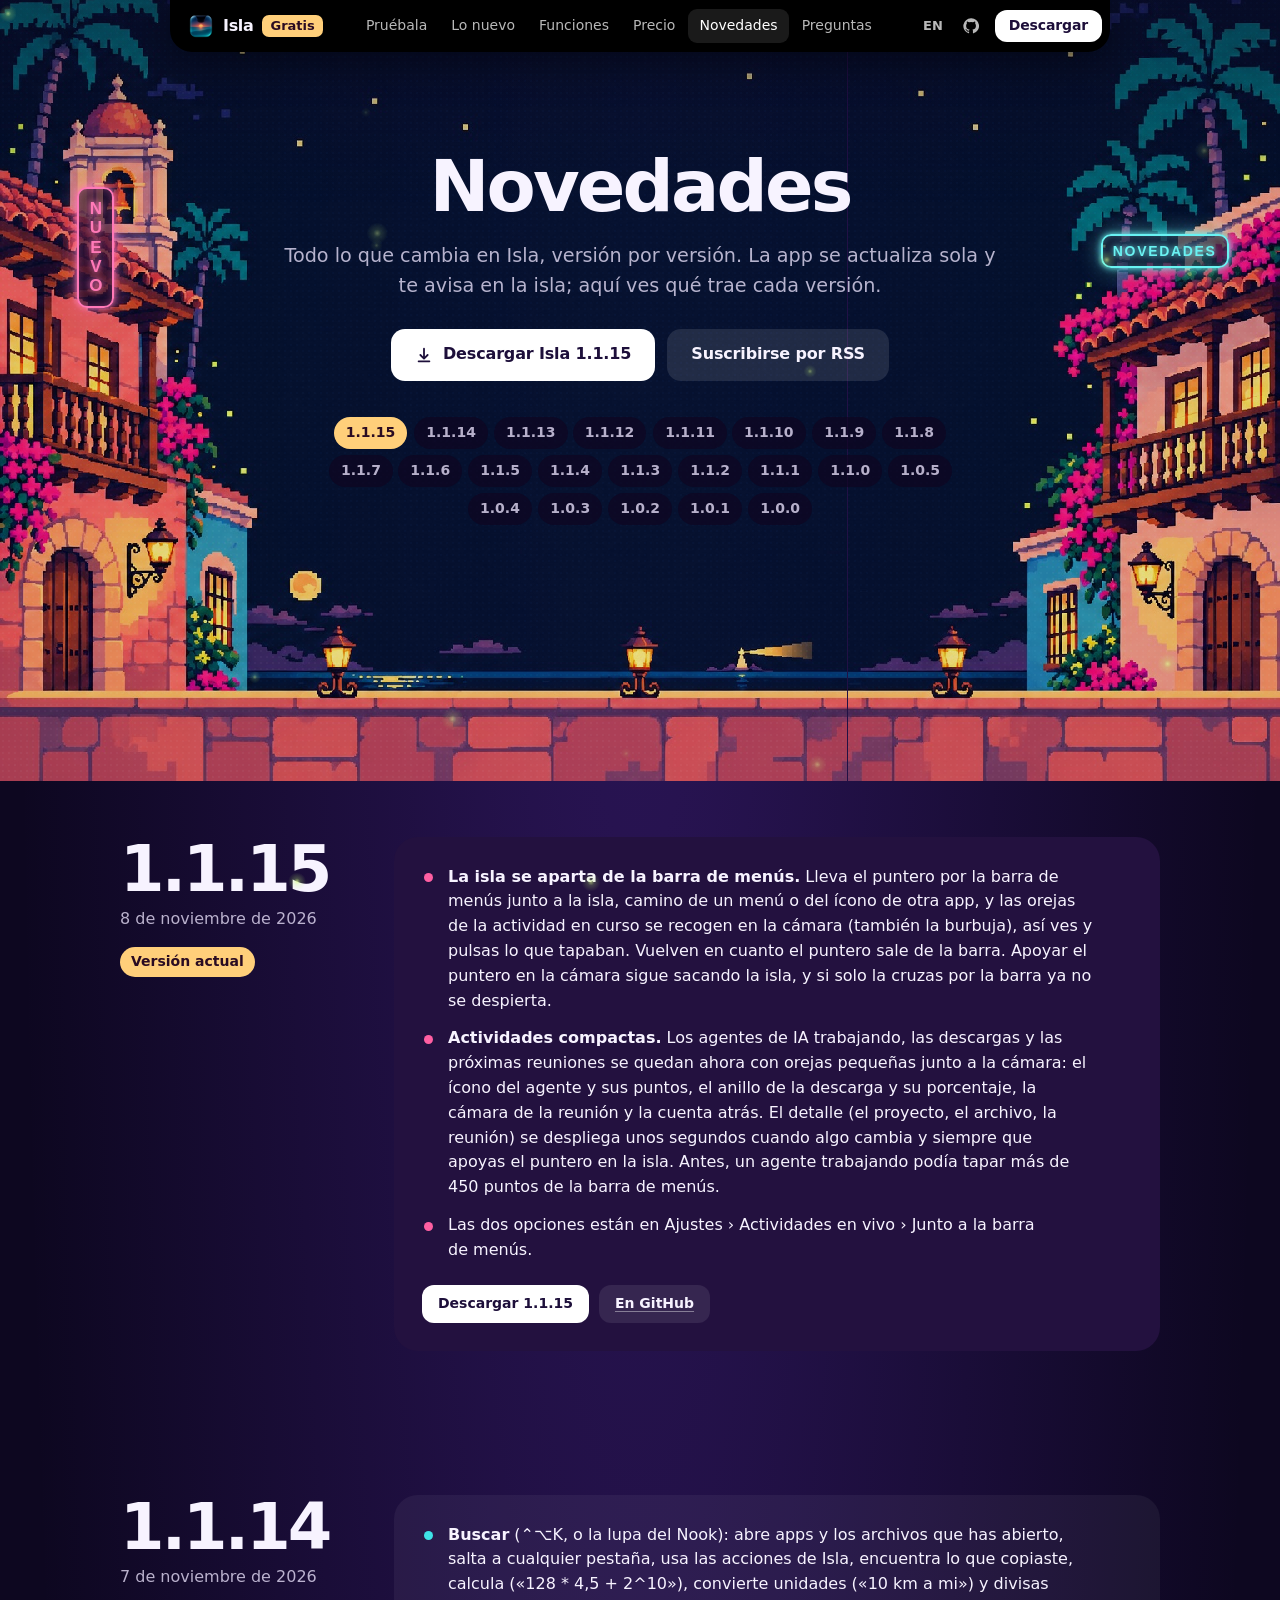
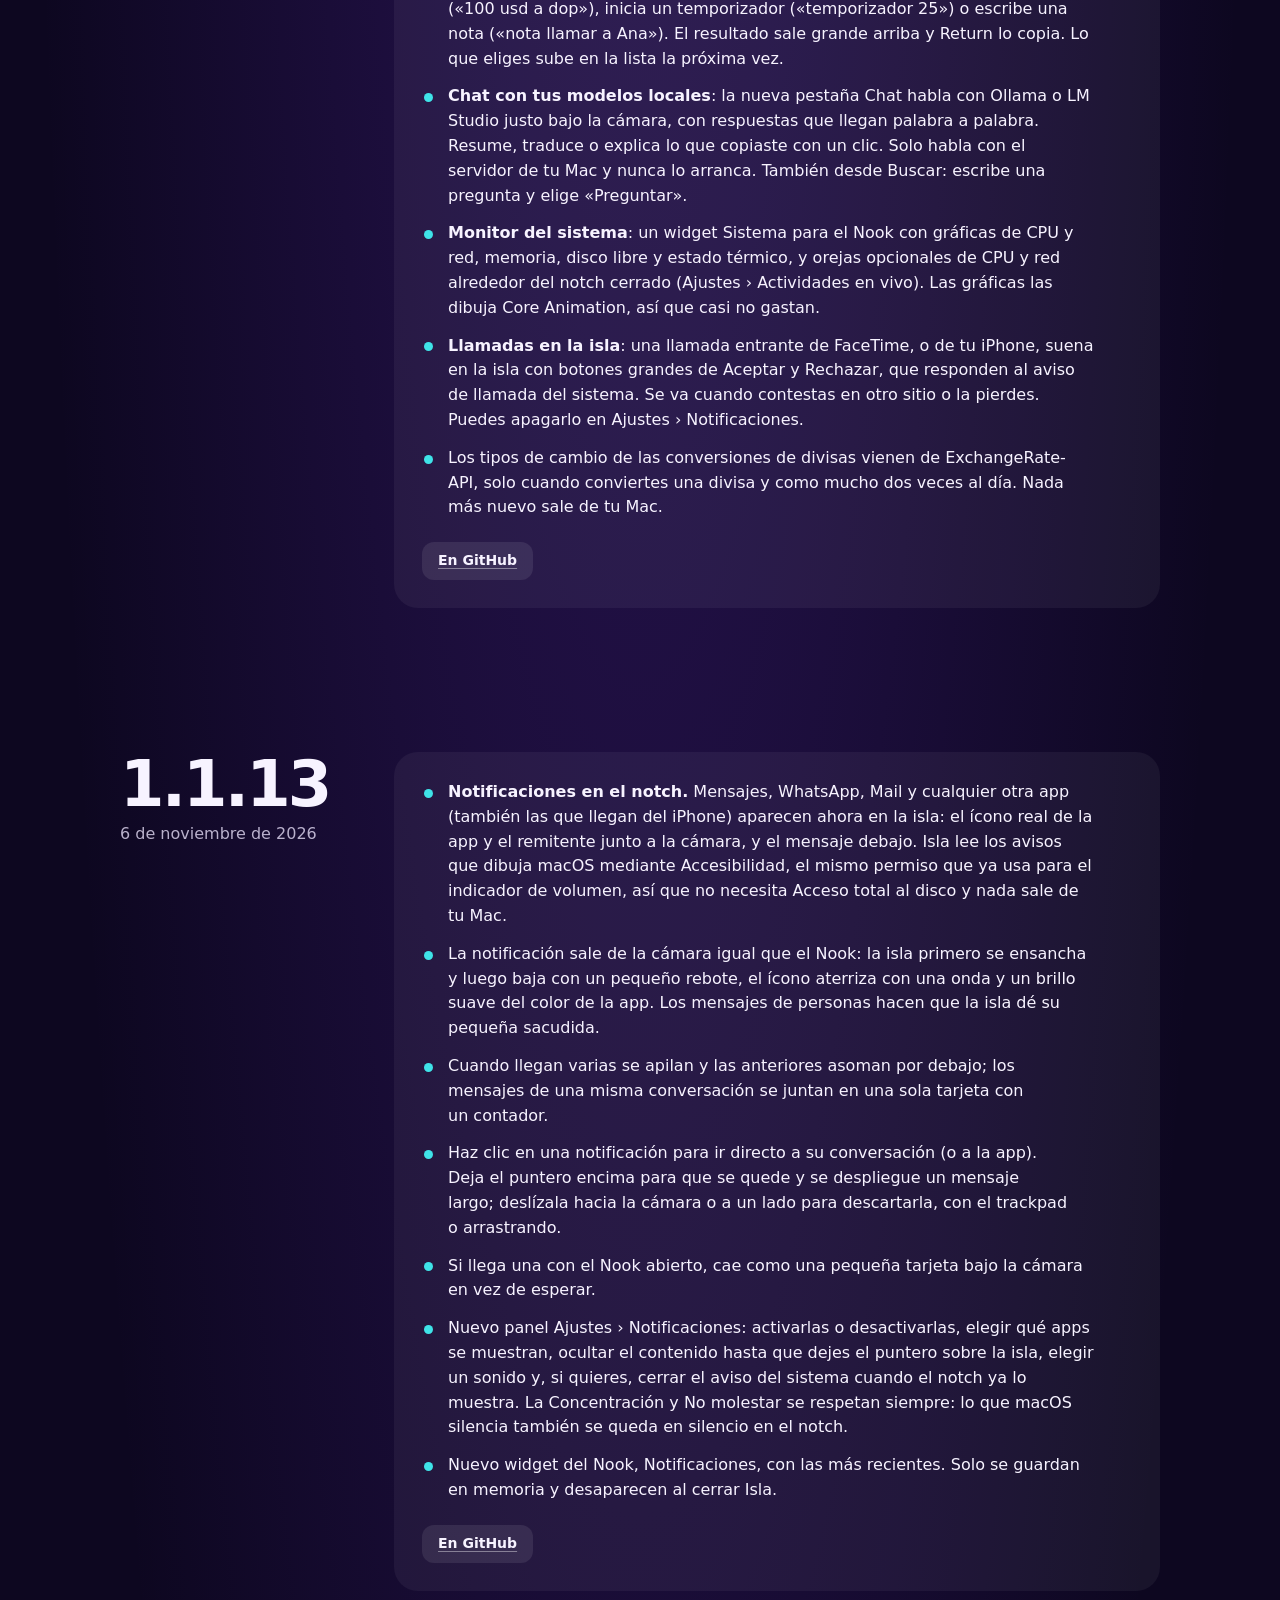
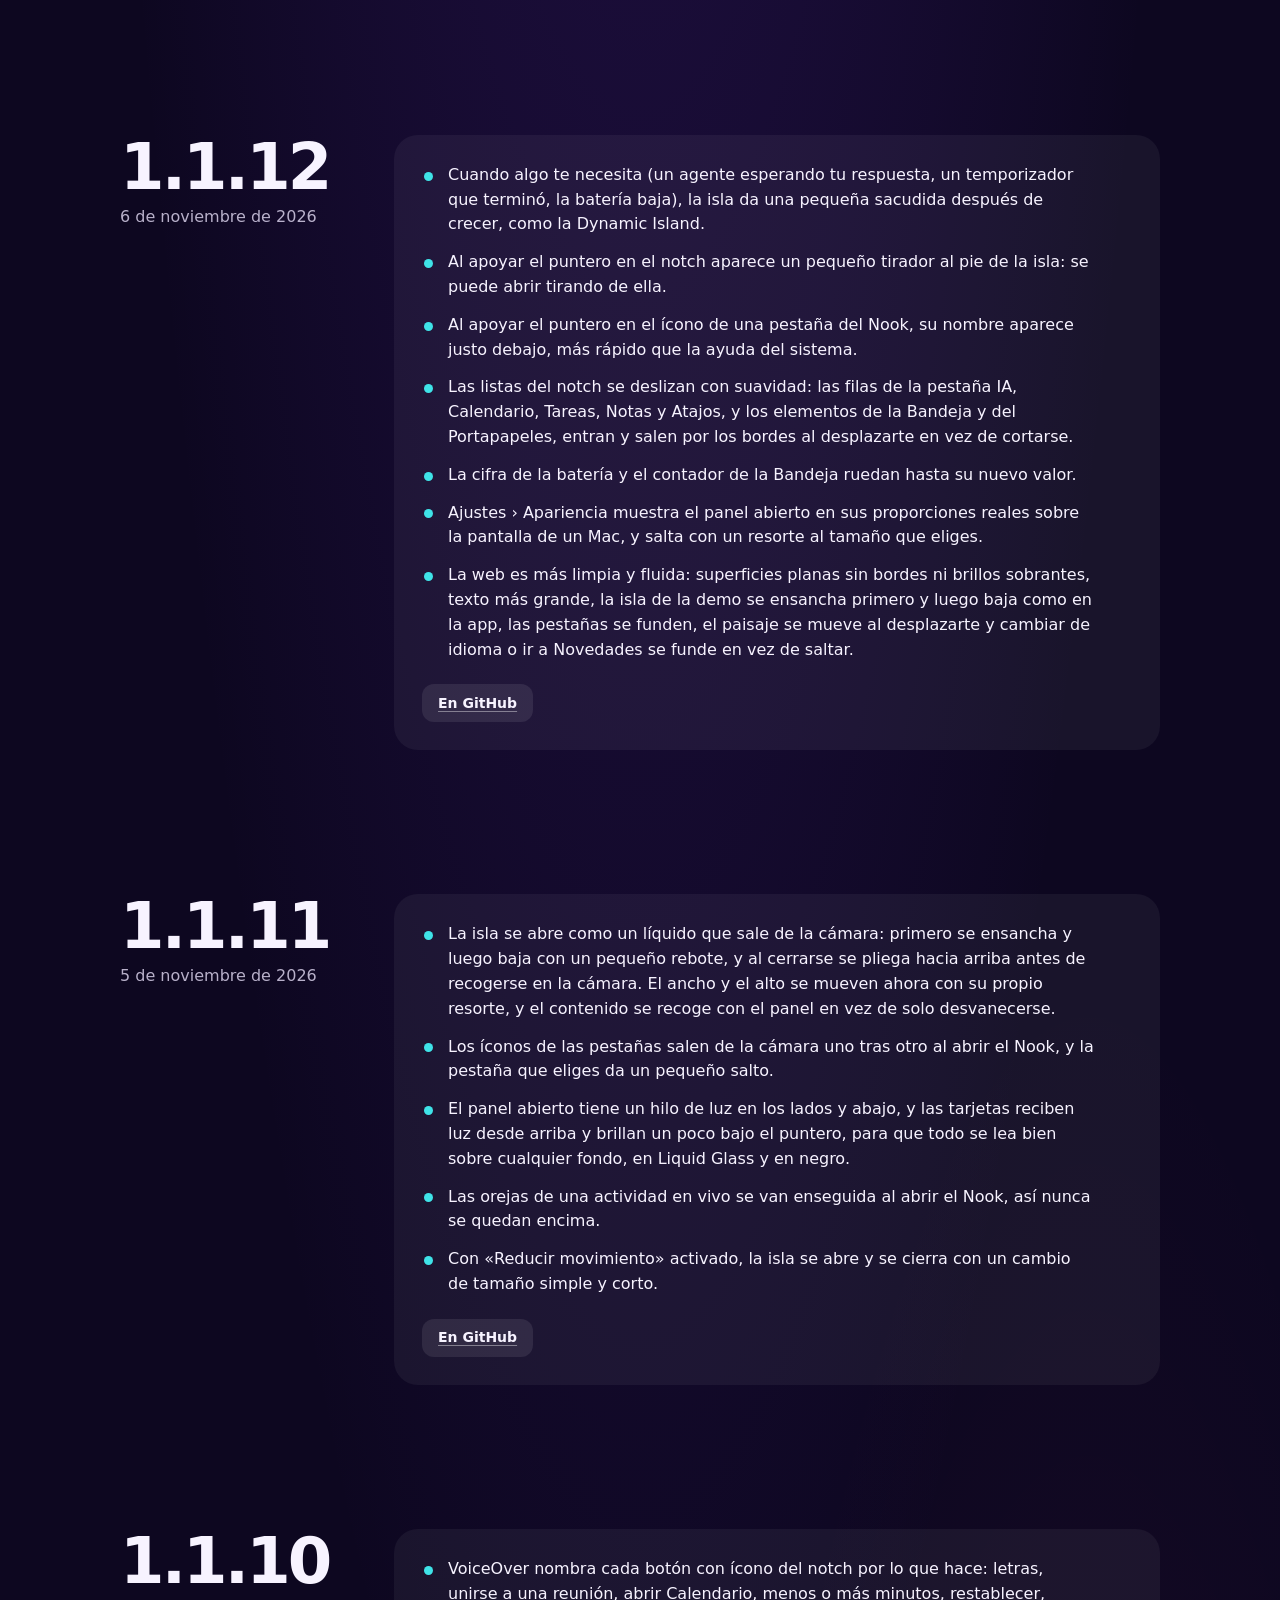
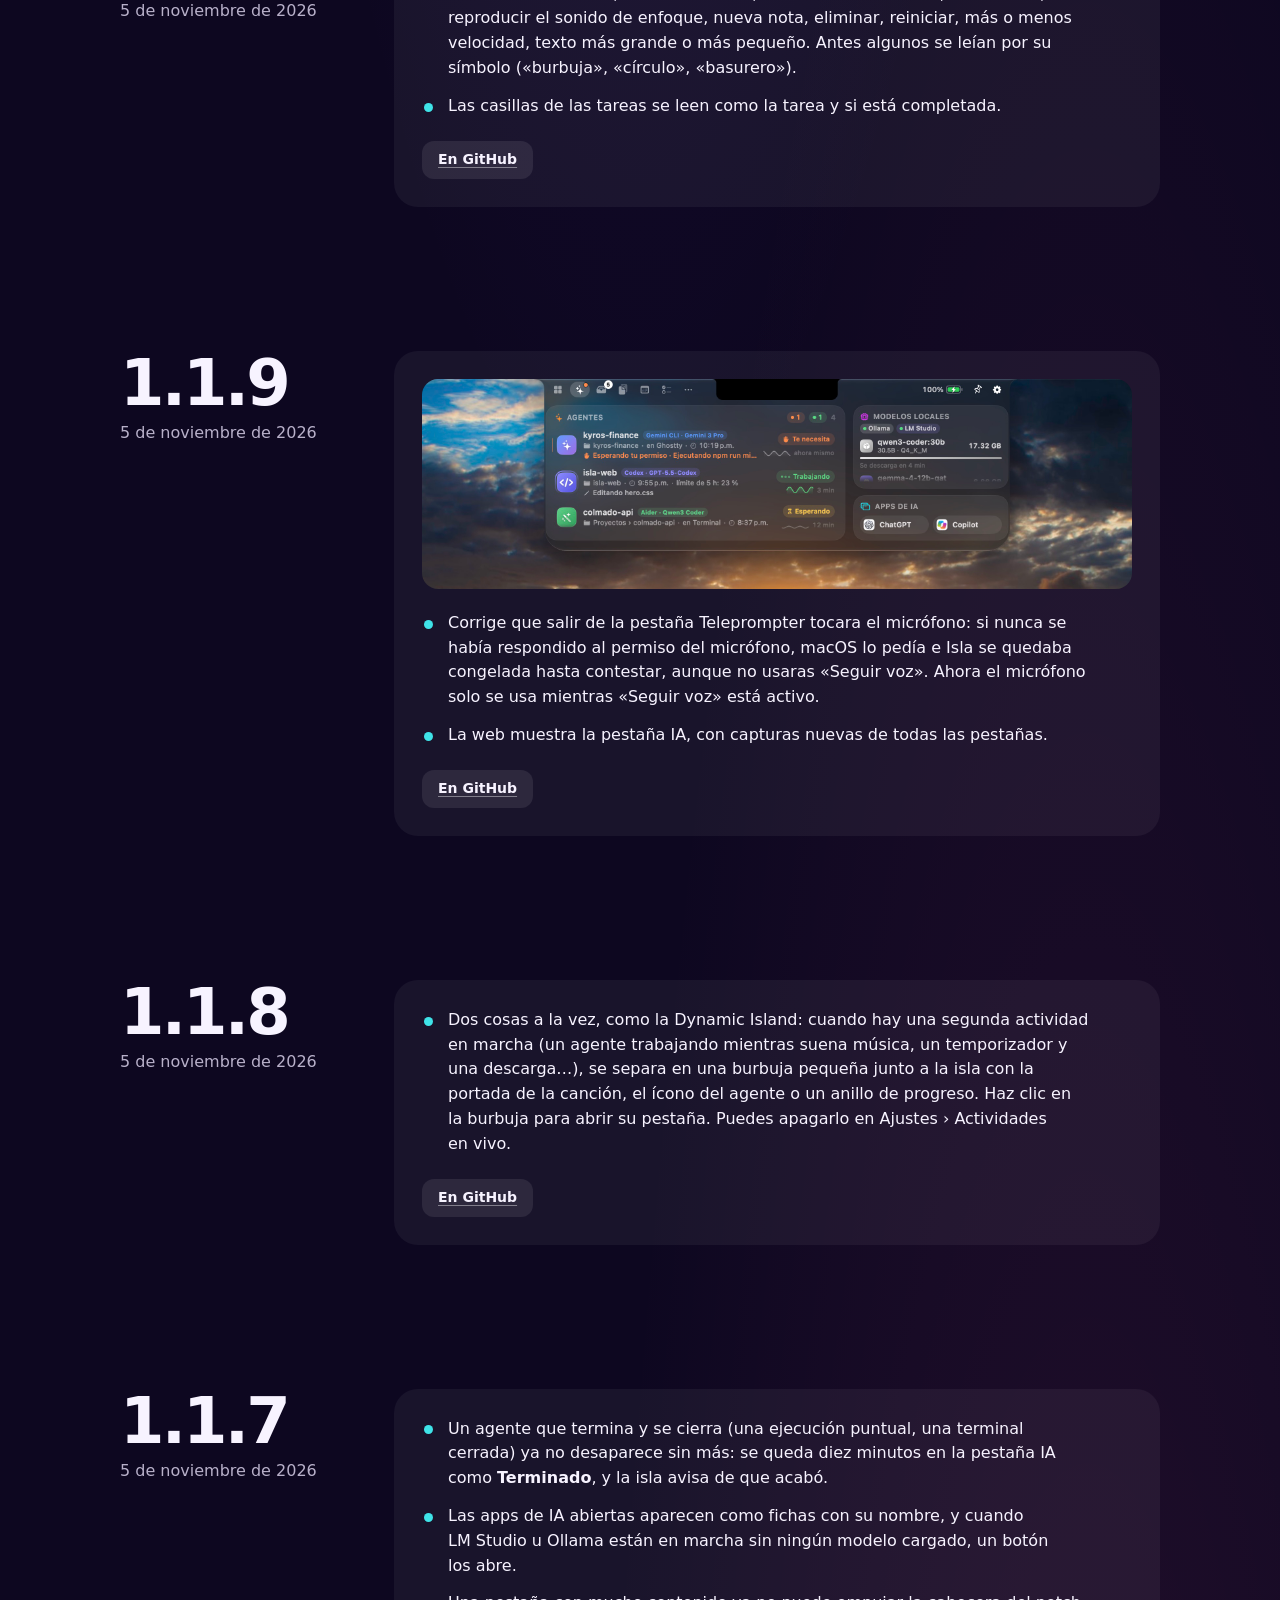
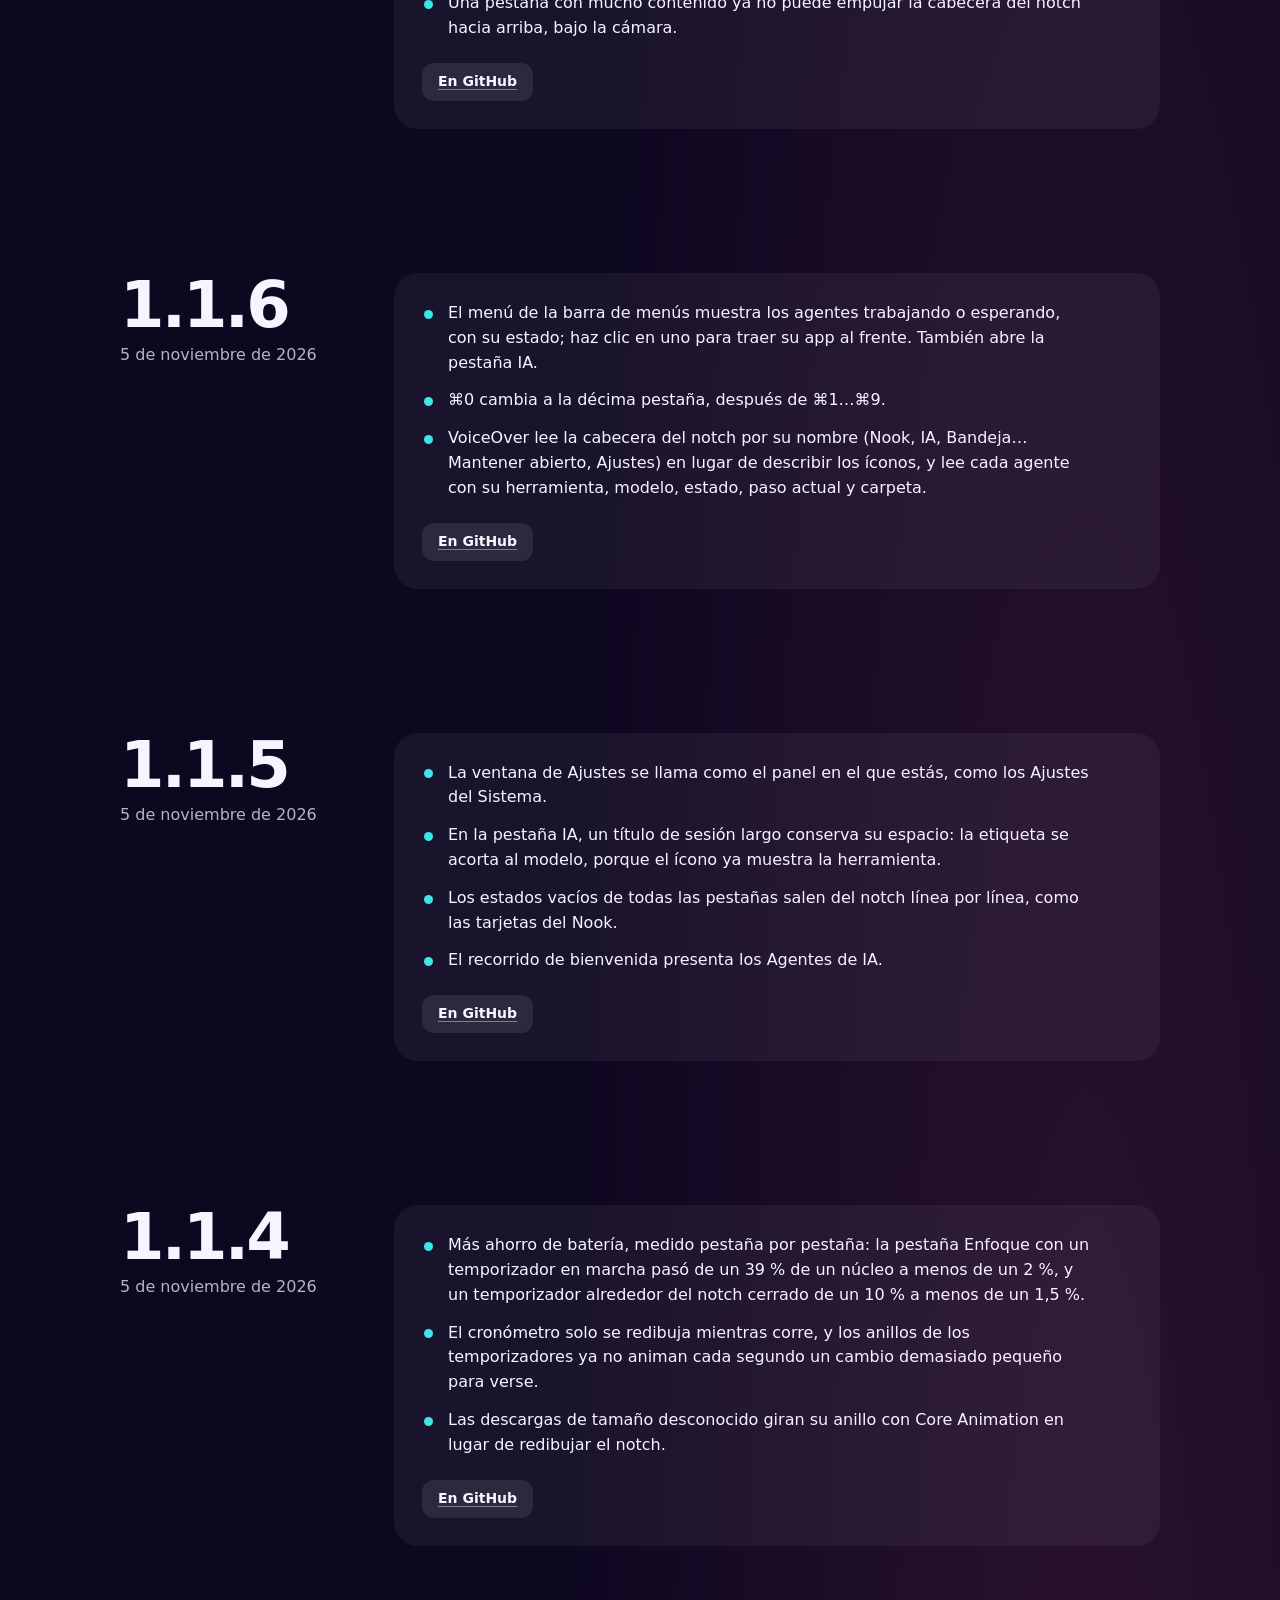
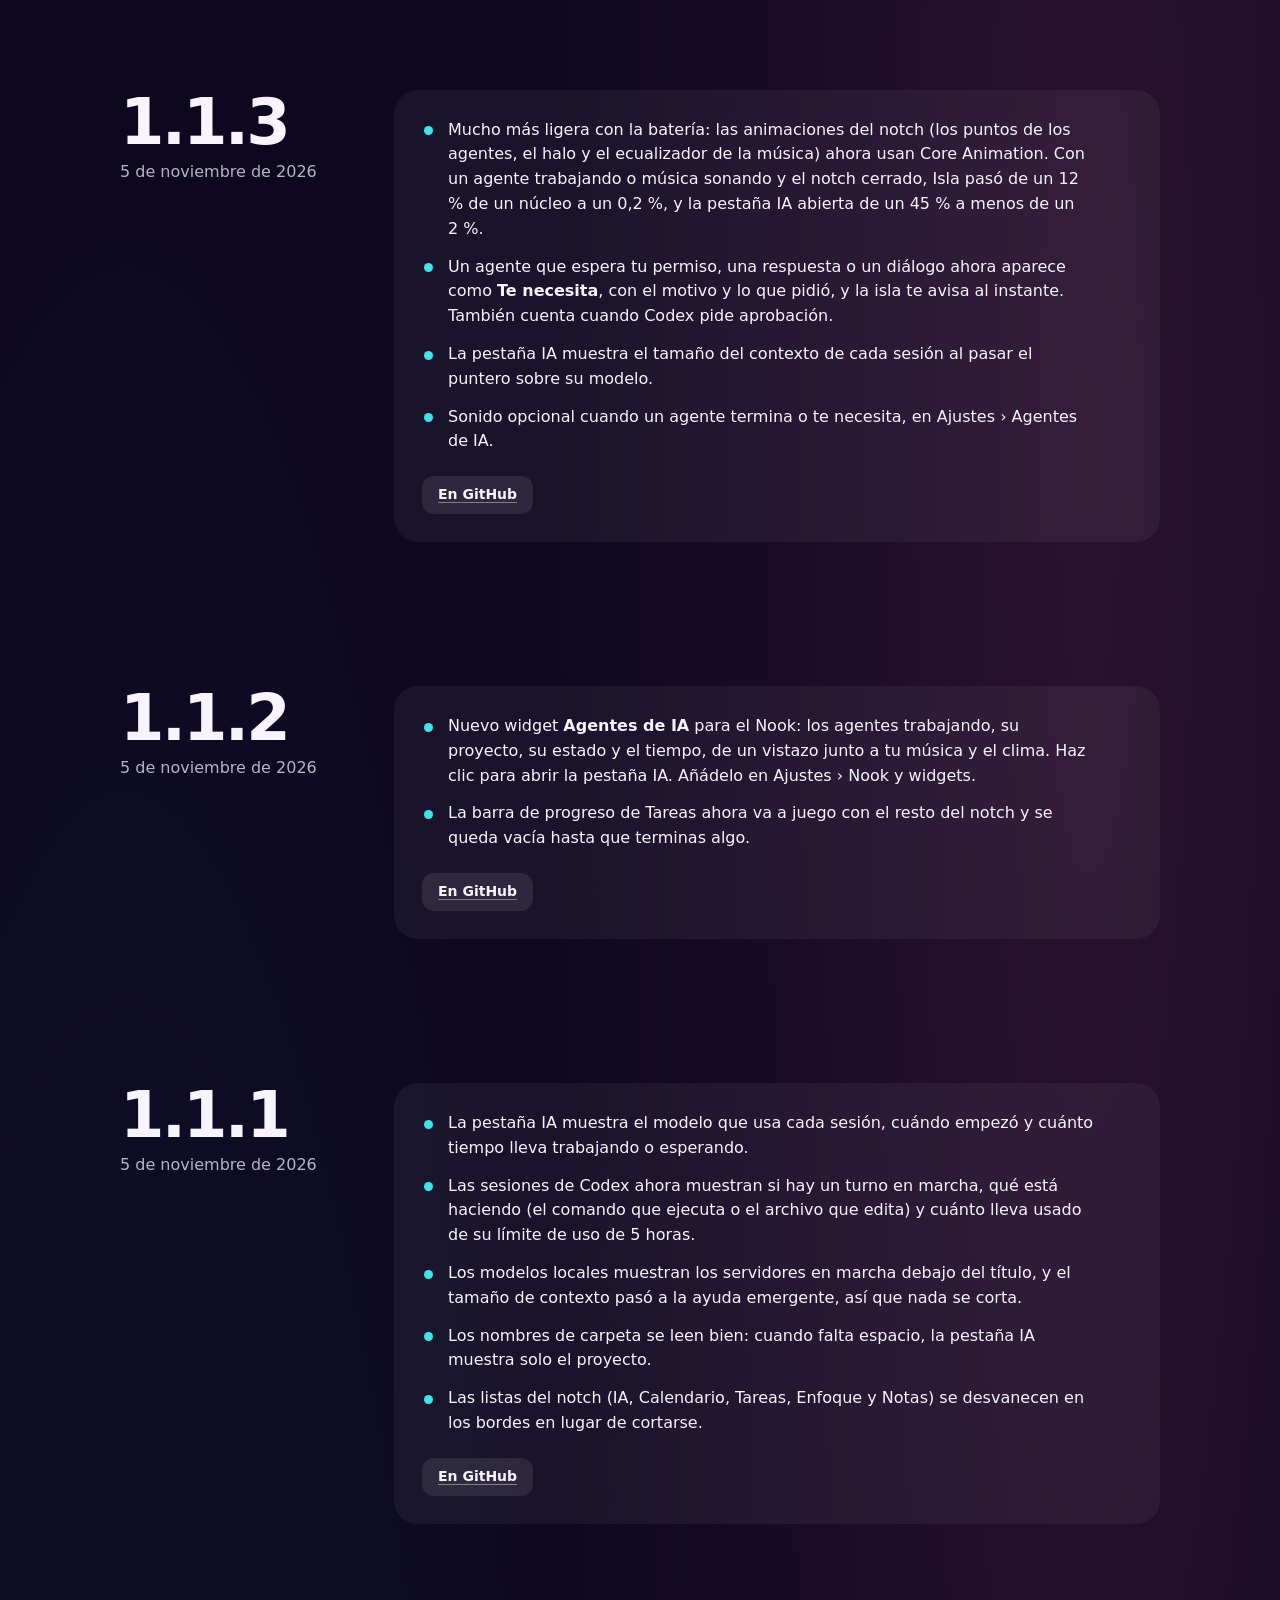
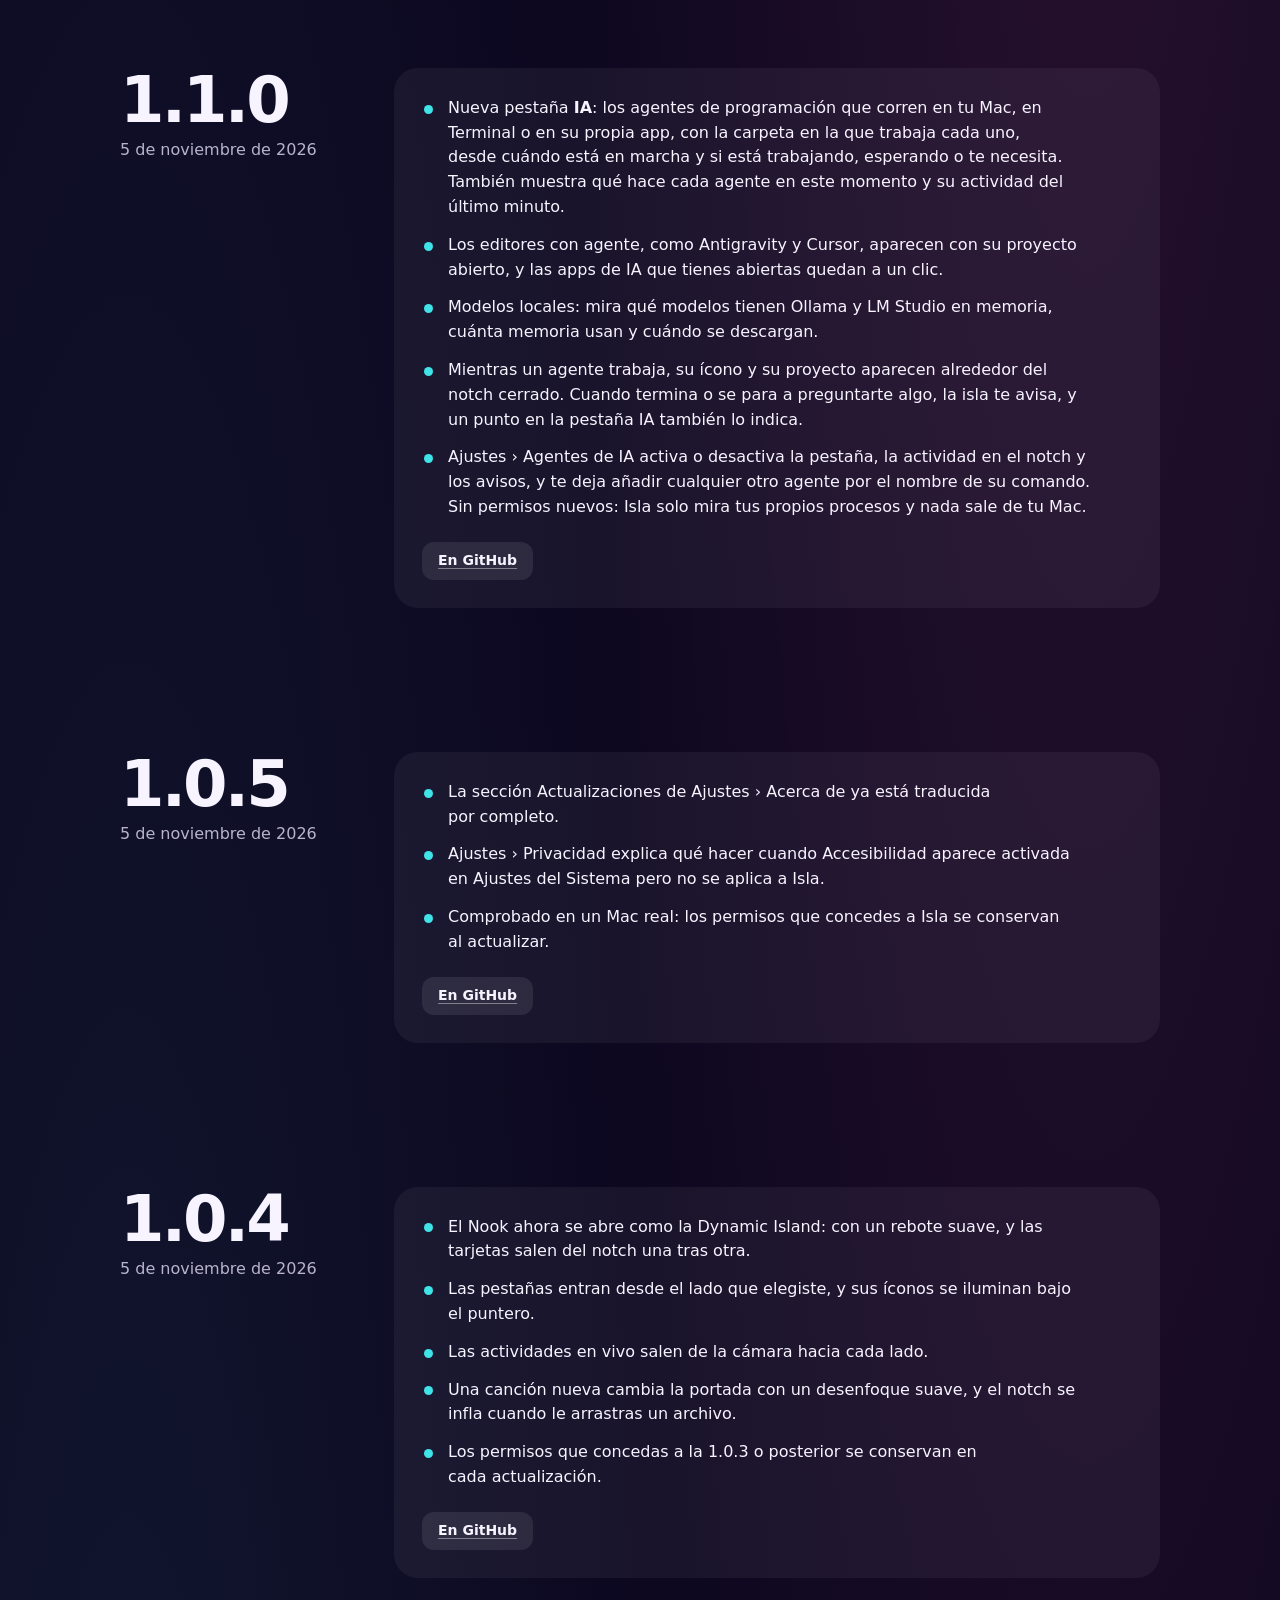
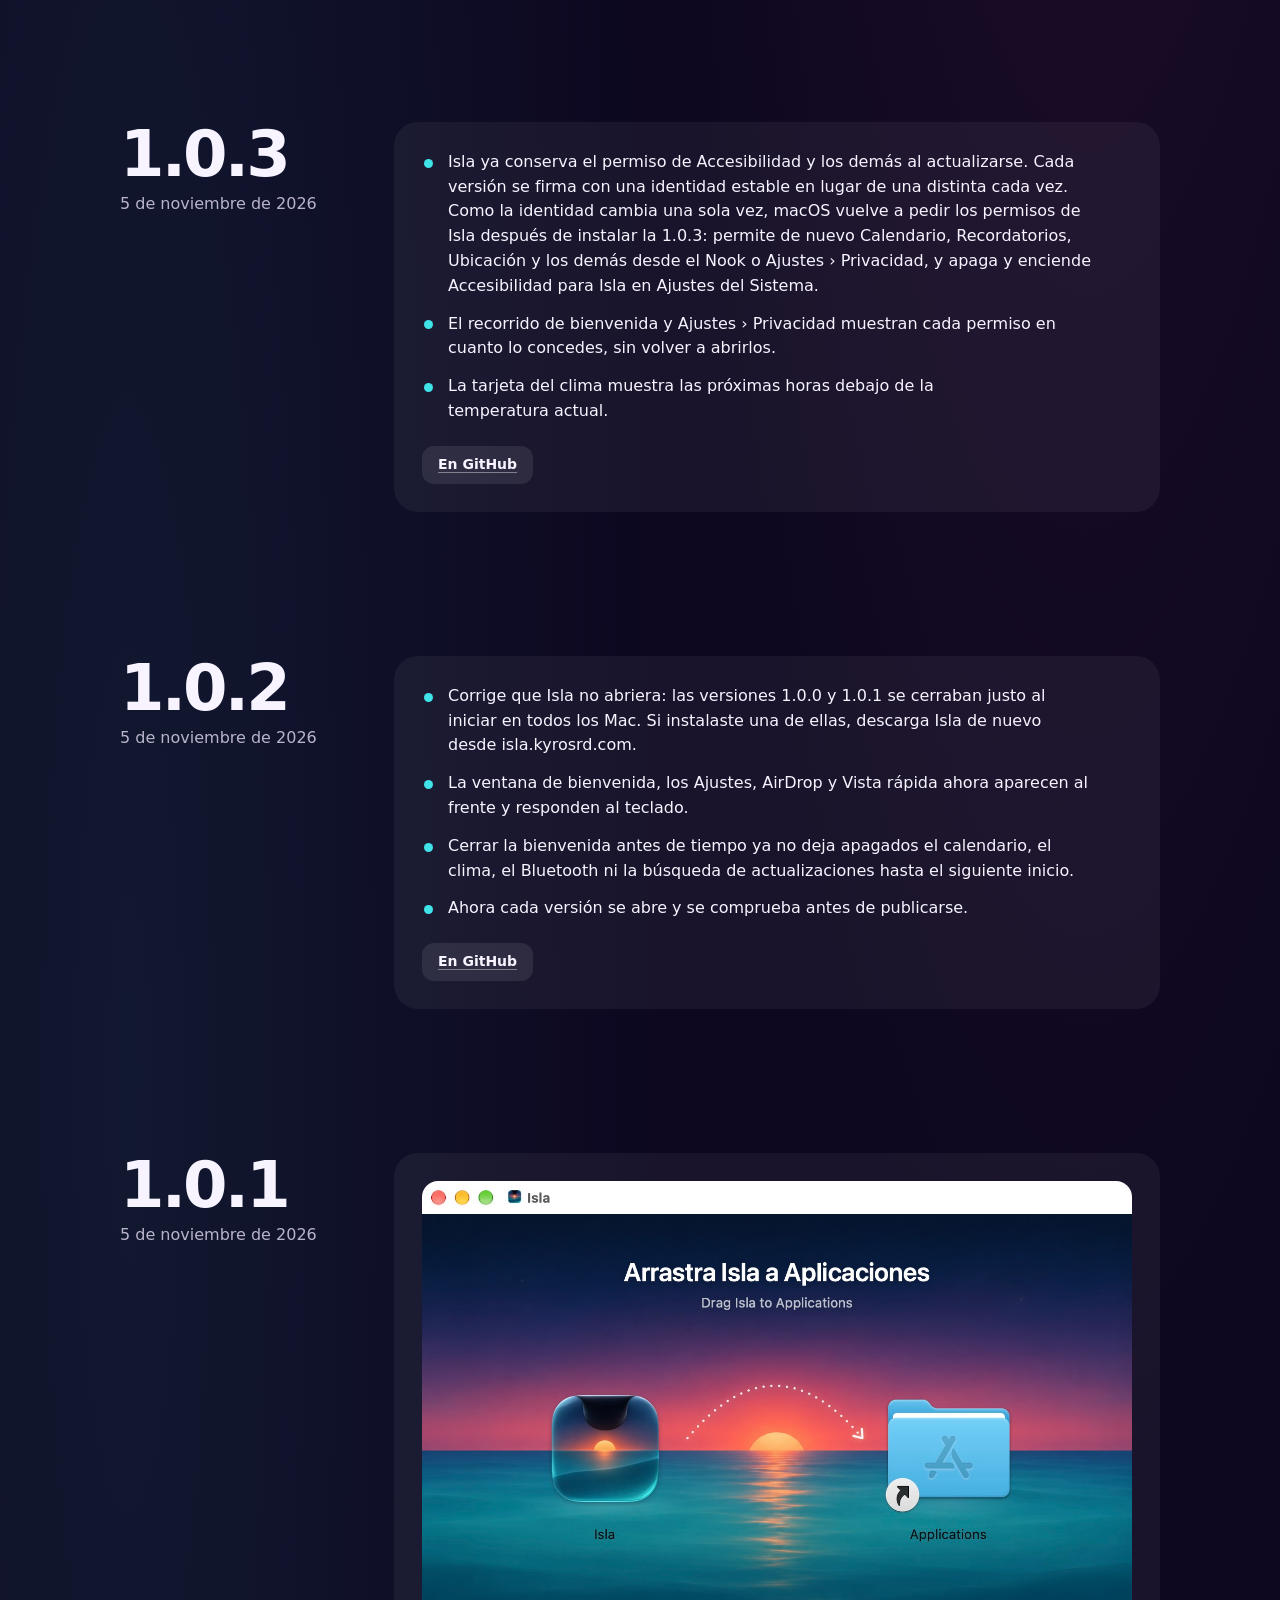
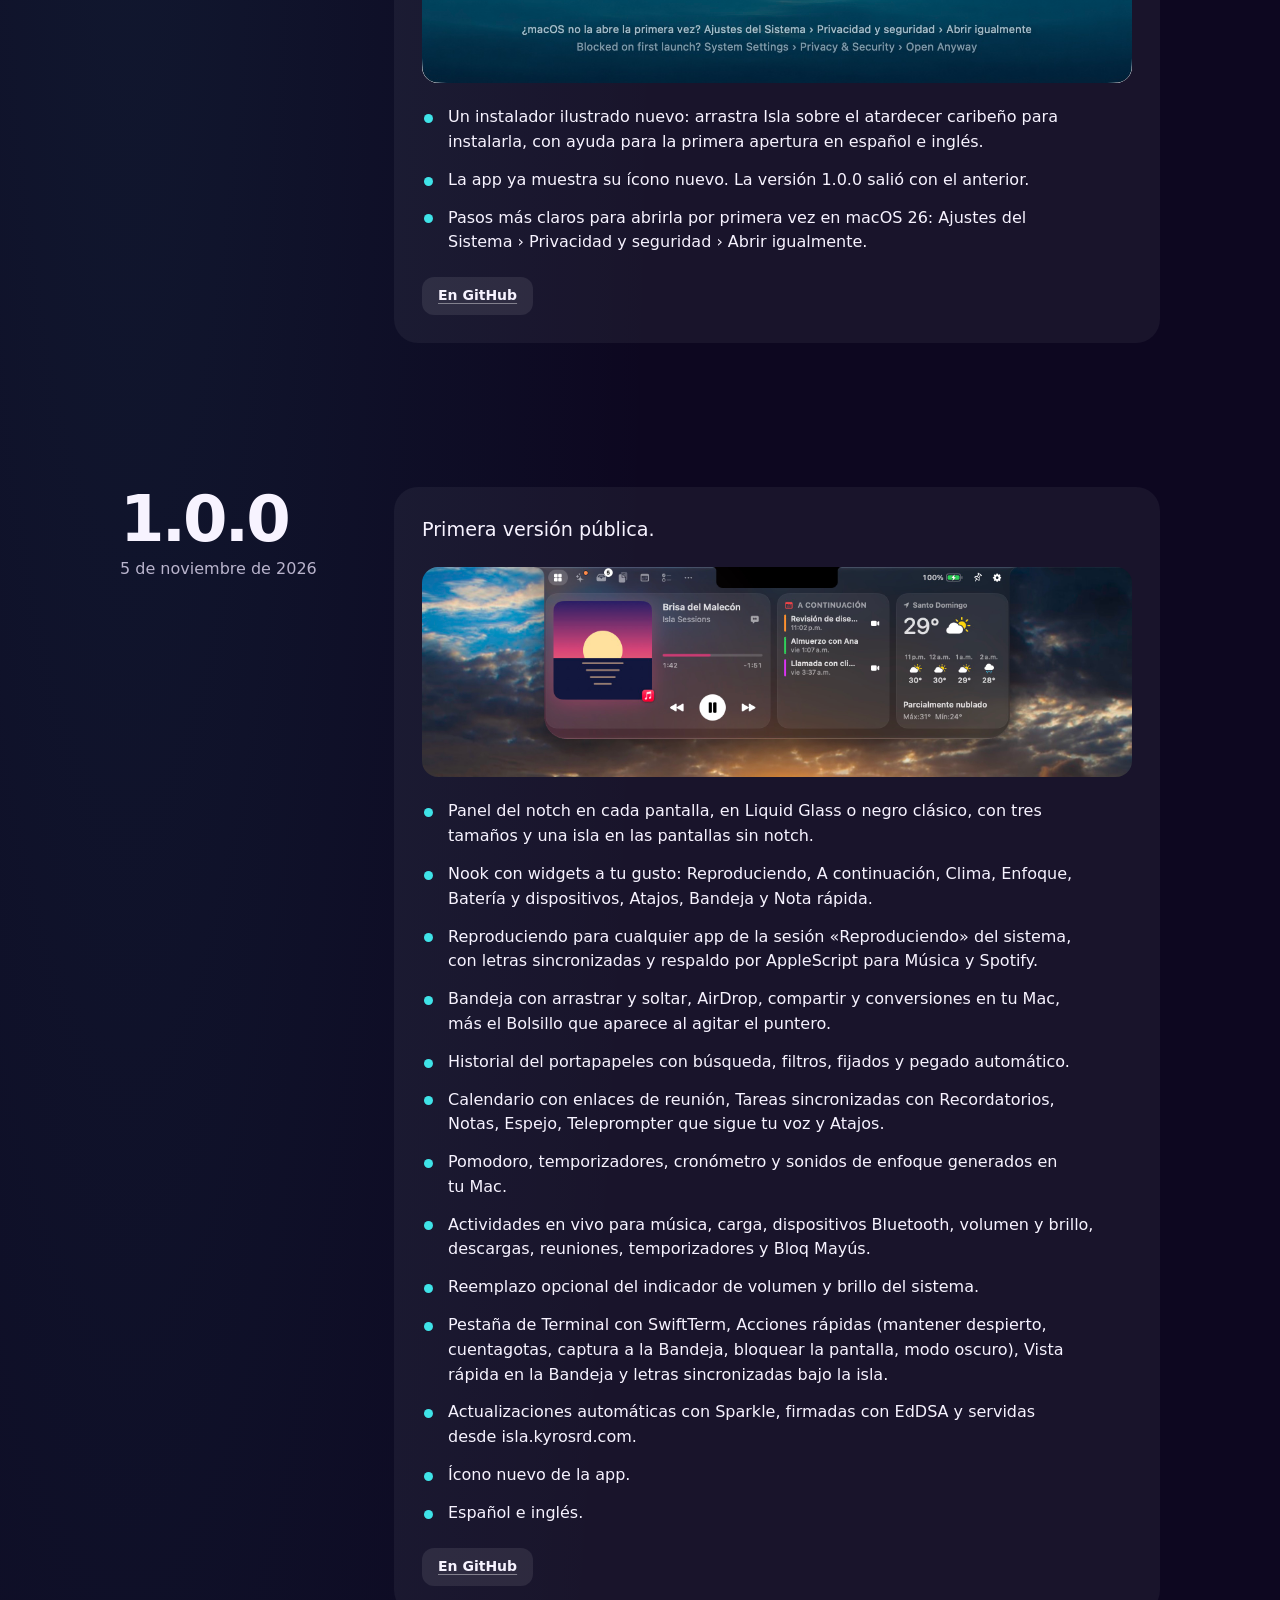
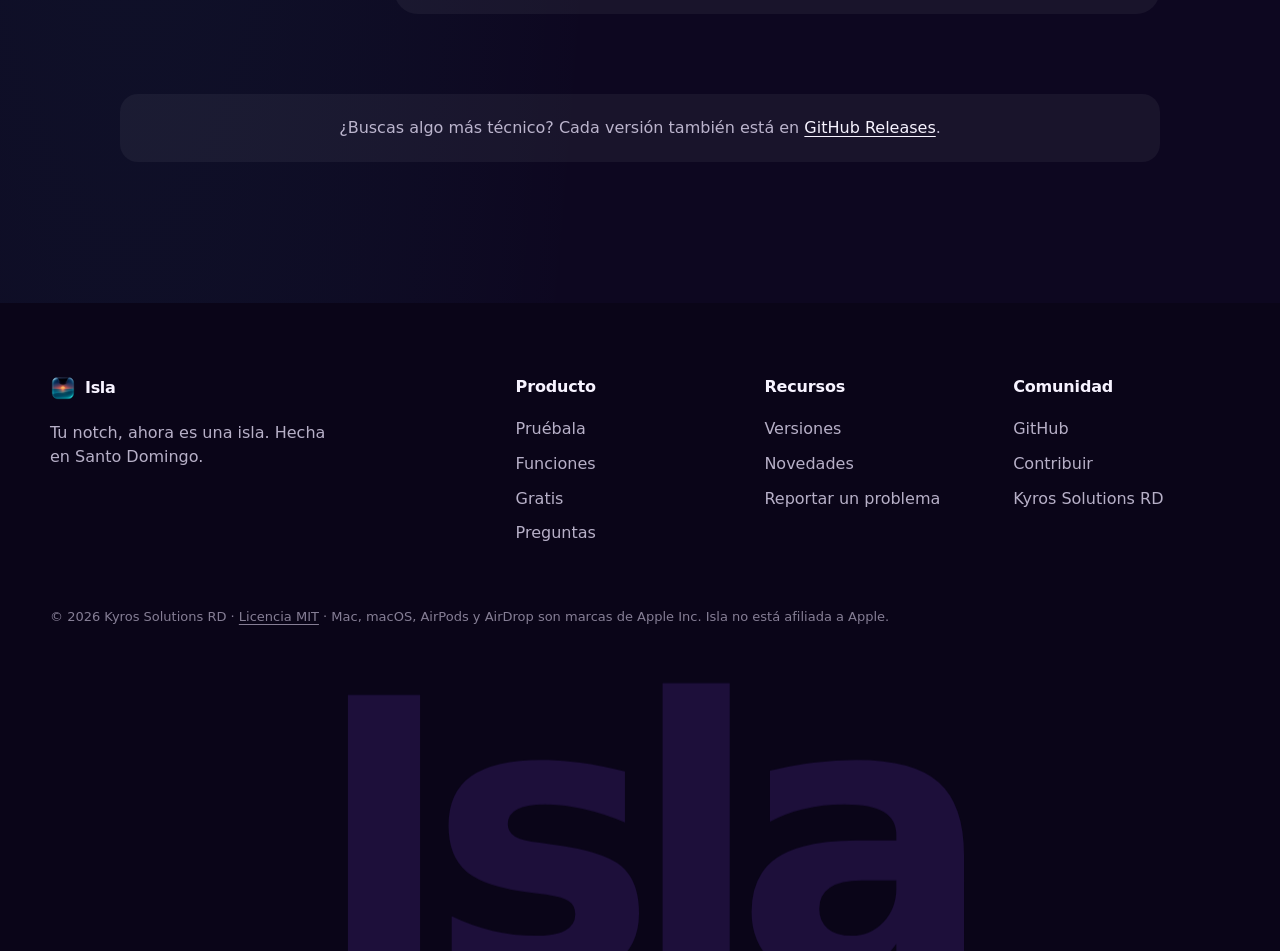
==== commit 95fcf5a4: "Release 1.1.15" ====
--- a/website/novedades/index.html
+++ b/website/novedades/index.html
@@ -61,7 +61,7 @@
         <div class="log-ctas">
           <a class="btn btn-light btn-lg" href="../downloads/Isla.dmg">
             <svg viewBox="0 0 20 20" width="18" height="18" aria-hidden="true"><path fill="currentColor" d="M10 2a1 1 0 0 1 1 1v8.59l2.3-2.3a1 1 0 1 1 1.4 1.42l-4 4a1 1 0 0 1-1.4 0l-4-4a1 1 0 1 1 1.4-1.42L9 11.59V3a1 1 0 0 1 1-1ZM4 16a1 1 0 1 0 0 2h12a1 1 0 1 0 0-2H4Z"/></svg>
-            <span><span data-i18n="log.cta">Descargar Isla</span> <span data-latest>1.1.14</span></span>
+            <span><span data-i18n="log.cta">Descargar Isla</span> <span data-latest>1.1.15</span></span>
           </a>
           <a class="btn btn-glass btn-lg" href="../updates/appcast.xml" data-i18n="log.feed">Suscribirse por RSS</a>
         </div>
@@ -72,11 +72,37 @@
     <section class="log" id="releases" aria-labelledby="log-list-title">
       <h2 id="log-list-title" class="sr-only" data-i18n="log.list">Todas las versiones</h2>
       <!-- releases:start (generated by scripts/lib/changelog_page.py from CHANGELOG.md and CHANGELOG.es.md) -->
+      <article class="release" id="v1.1.15">
+        <header class="release-head">
+          <h3 class="release-version"><a href="#v1.1.15">1.1.15</a></h3>
+          <time class="release-date" datetime="2026-11-08"><span class="i18n-es">8 de noviembre de 2026</span><span class="i18n-en" lang="en">November 8, 2026</span></time>
+          <span class="release-badge"><span class="i18n-es">Versión actual</span><span class="i18n-en" lang="en">Current version</span></span>
+        </header>
+        <div class="release-body">
+          <div class="i18n-es">
+            <ul>
+              <li><strong>La isla se aparta de la barra de menús.</strong> Lleva el puntero por la barra de menús junto a la isla, camino de un menú o del ícono de otra app, y las orejas de la actividad en curso se recogen en la cámara (también la burbuja), así ves y pulsas lo que tapaban. Vuelven en cuanto el puntero sale de la barra. Apoyar el puntero en la cámara sigue sacando la isla, y si solo la cruzas por la barra ya no se despierta.</li>
+              <li><strong>Actividades compactas.</strong> Los agentes de IA trabajando, las descargas y las próximas reuniones se quedan ahora con orejas pequeñas junto a la cámara: el ícono del agente y sus puntos, el anillo de la descarga y su porcentaje, la cámara de la reunión y la cuenta atrás. El detalle (el proyecto, el archivo, la reunión) se despliega unos segundos cuando algo cambia y siempre que apoyas el puntero en la isla. Antes, un agente trabajando podía tapar más de 450 puntos de la barra de menús.</li>
+              <li>Las dos opciones están en Ajustes › Actividades en vivo › Junto a la barra de menús.</li>
+            </ul>
+          </div>
+          <div class="i18n-en" lang="en">
+            <ul>
+              <li><strong>The island makes way for the menu bar.</strong> Move the pointer along the menu bar beside the island, on your way to a menu or an icon of another app, and the ears of an ongoing activity tuck into the camera (the bubble too), so whatever was under them can be seen and clicked. They come back as soon as the pointer leaves the menu bar. Resting on the camera itself still brings the island out, and a pointer that only crosses it along the bar no longer wakes it.</li>
+              <li><strong>Compact activities.</strong> AI agents at work, downloads and upcoming meetings now keep small ears by the camera: the agent's glyph and its dots, the download ring and its percentage, the meeting camera and its countdown. Their detail (the project, the file, the meeting) opens up for a few seconds when something changes, and whenever you rest the pointer on the island. Before, an agent at work could cover more than 450 points of the menu bar.</li>
+              <li>Both live in Settings › Live Activities › Around the menu bar.</li>
+            </ul>
+          </div>
+          <p class="release-links">
+            <a href="../downloads/Isla.dmg"><span class="i18n-es">Descargar 1.1.15</span><span class="i18n-en" lang="en">Download 1.1.15</span></a>
+            <a href="https://github.com/Kyros-Solutions-RD/isla/releases/tag/v1.1.15"><span class="i18n-es">En GitHub</span><span class="i18n-en" lang="en">On GitHub</span></a>
+          </p>
+        </div>
+      </article>
       <article class="release" id="v1.1.14">
         <header class="release-head">
           <h3 class="release-version"><a href="#v1.1.14">1.1.14</a></h3>
           <time class="release-date" datetime="2026-11-07"><span class="i18n-es">7 de noviembre de 2026</span><span class="i18n-en" lang="en">November 7, 2026</span></time>
-          <span class="release-badge"><span class="i18n-es">Versión actual</span><span class="i18n-en" lang="en">Current version</span></span>
         </header>
         <div class="release-body">
           <div class="i18n-es">
@@ -98,7 +124,6 @@
             </ul>
           </div>
           <p class="release-links">
-            <a href="../downloads/Isla.dmg"><span class="i18n-es">Descargar 1.1.14</span><span class="i18n-en" lang="en">Download 1.1.14</span></a>
             <a href="https://github.com/Kyros-Solutions-RD/isla/releases/tag/v1.1.14"><span class="i18n-es">En GitHub</span><span class="i18n-en" lang="en">On GitHub</span></a>
           </p>
         </div>
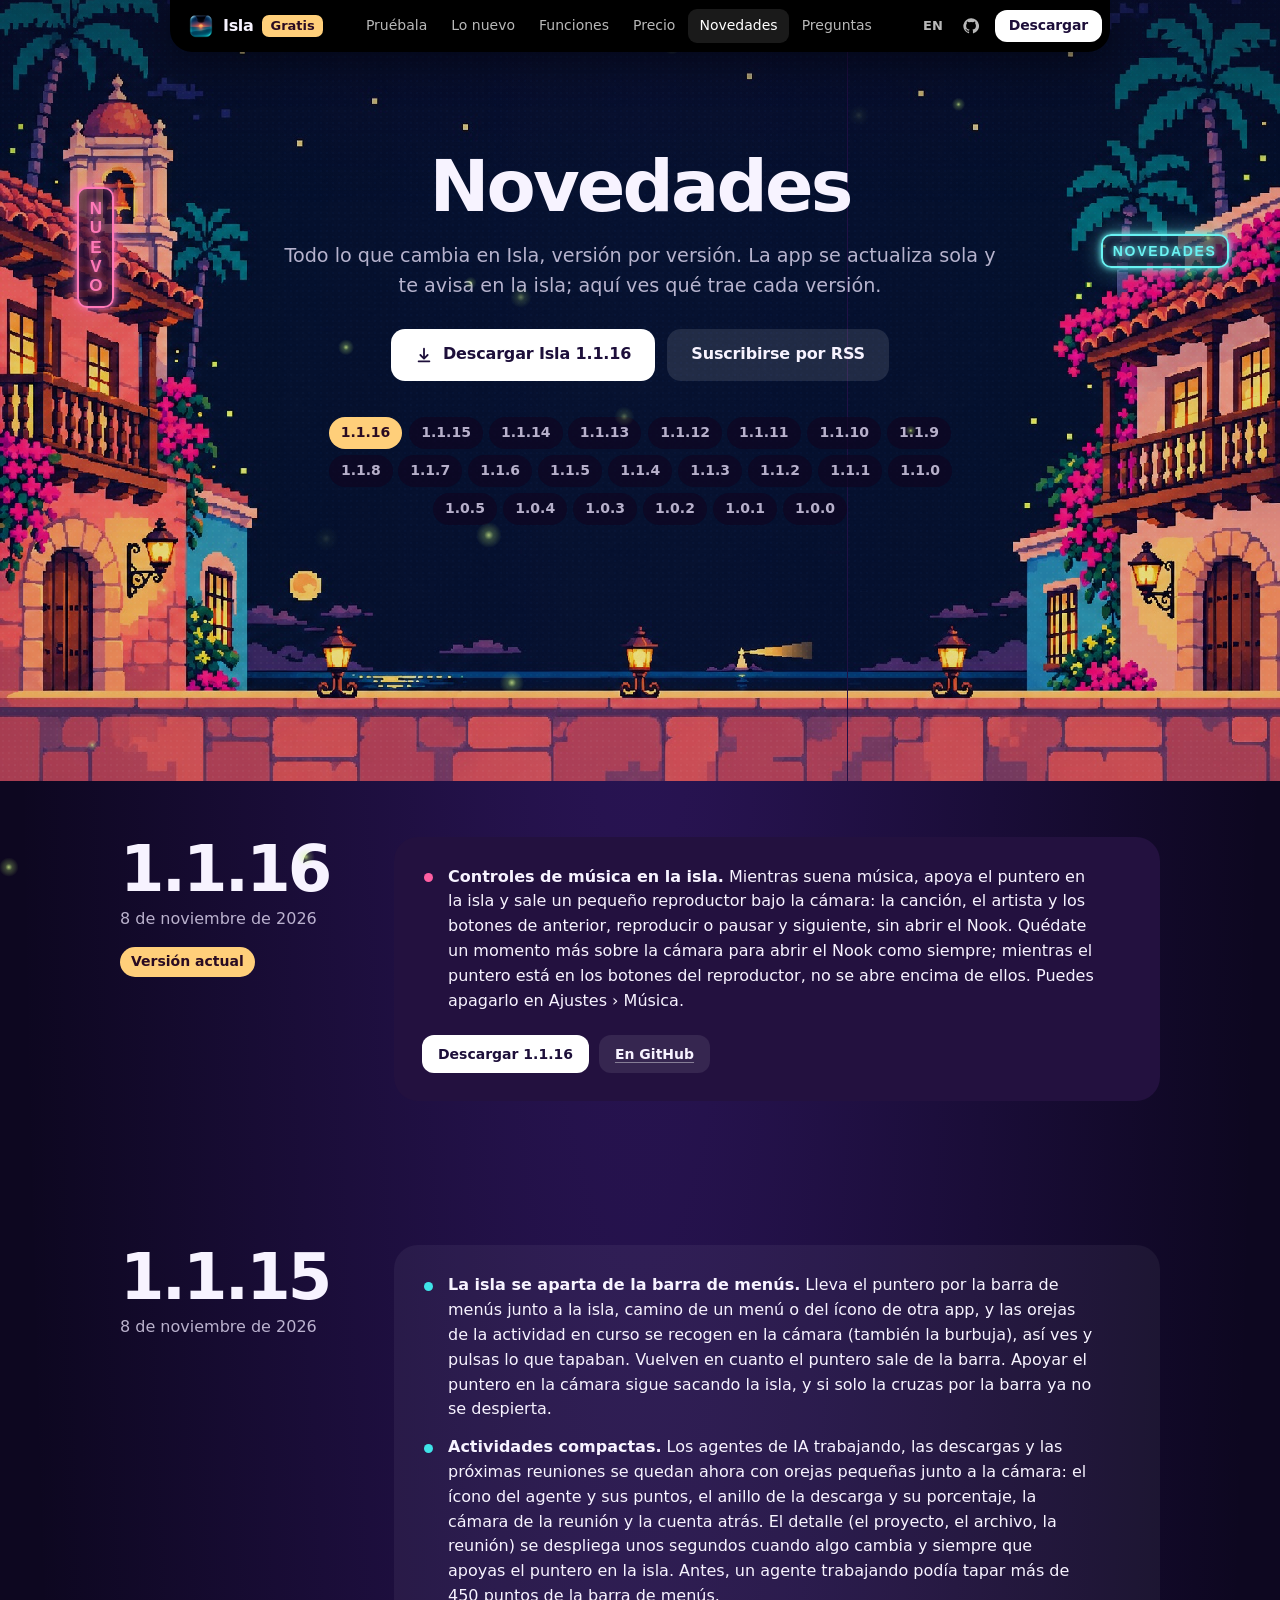
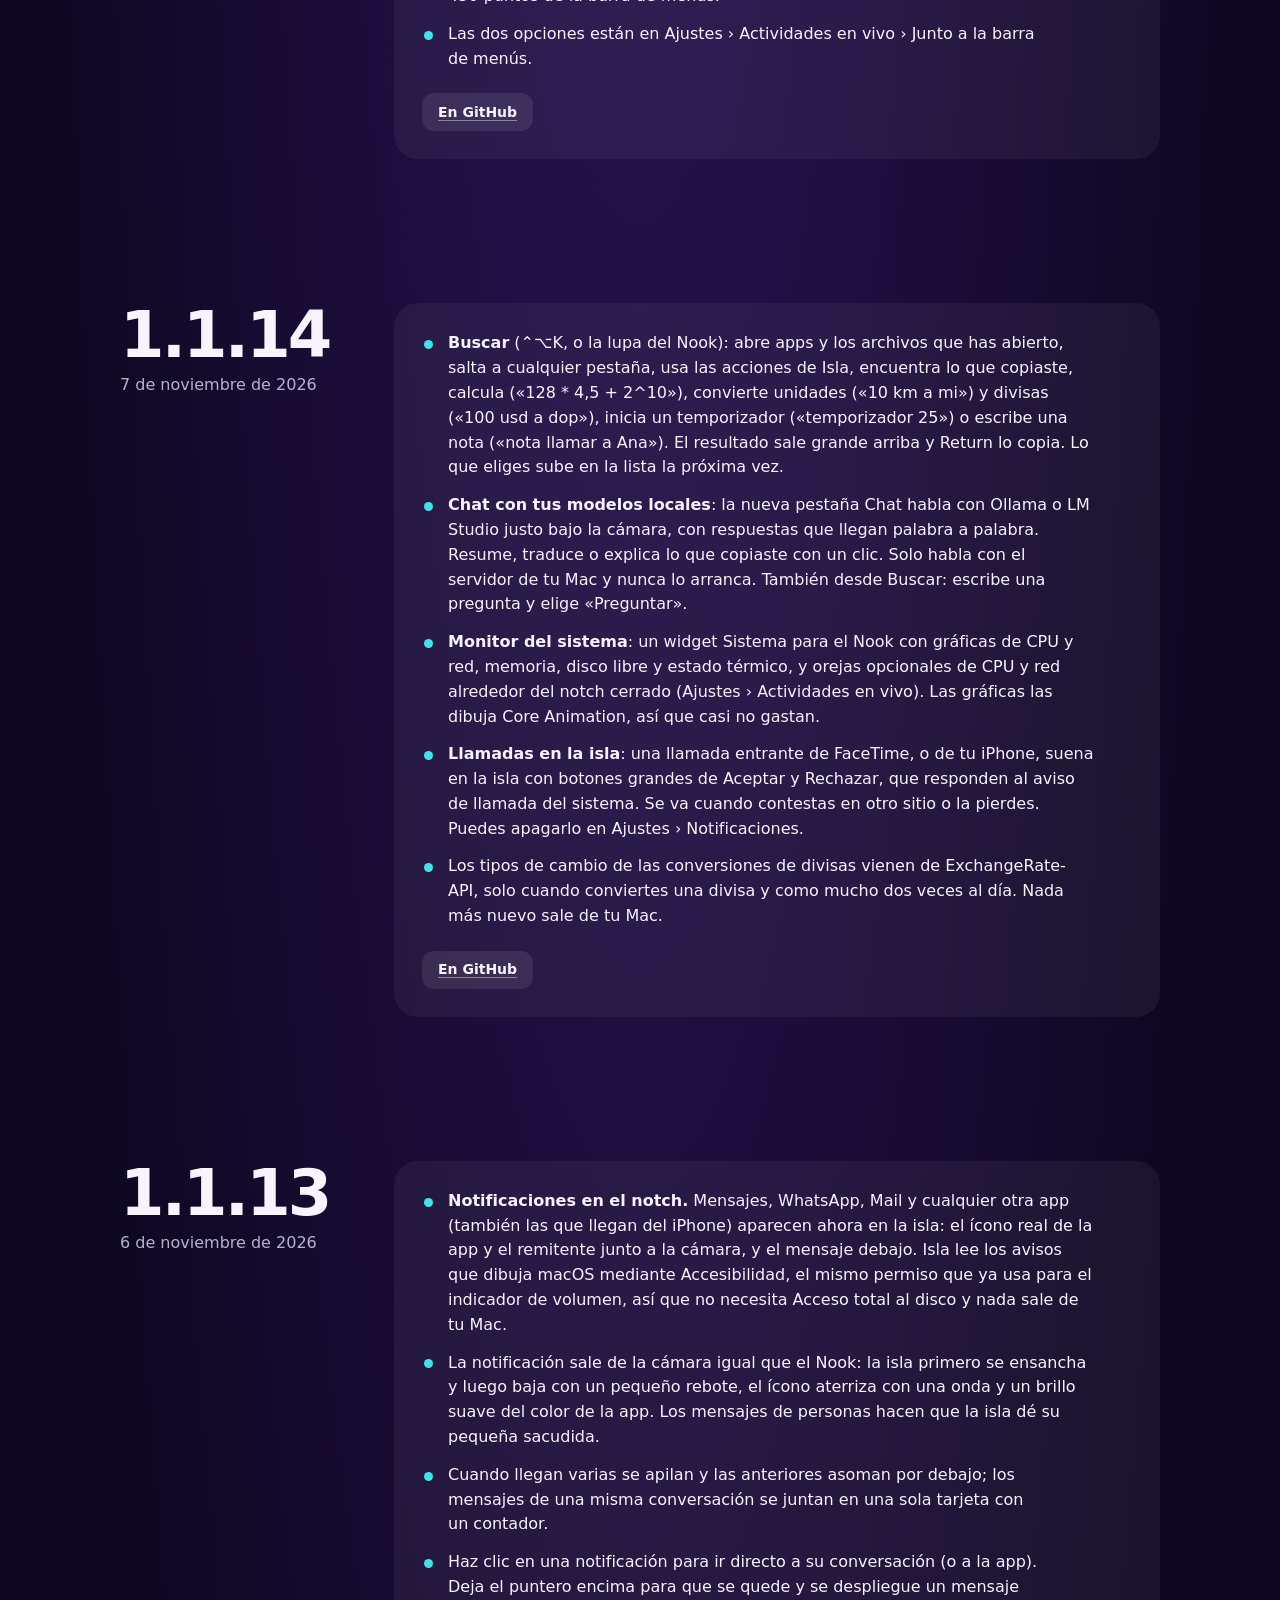
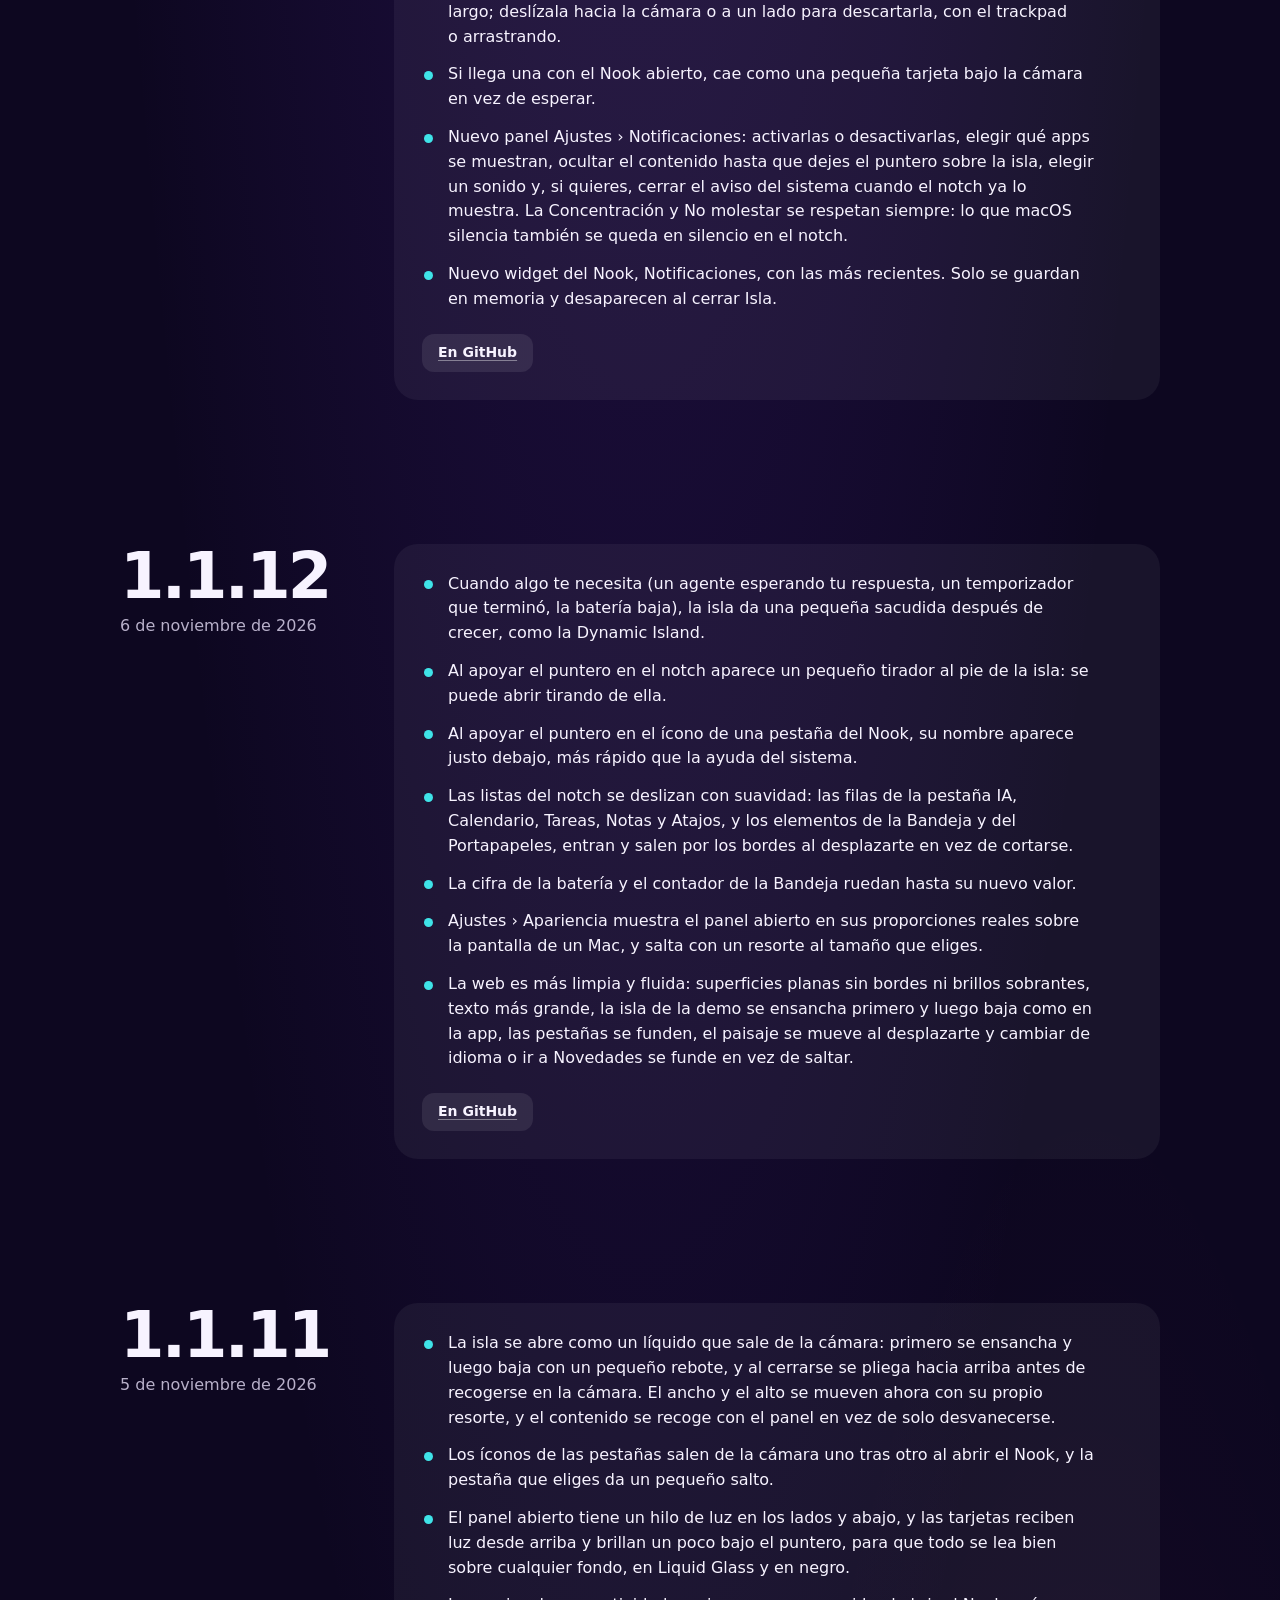
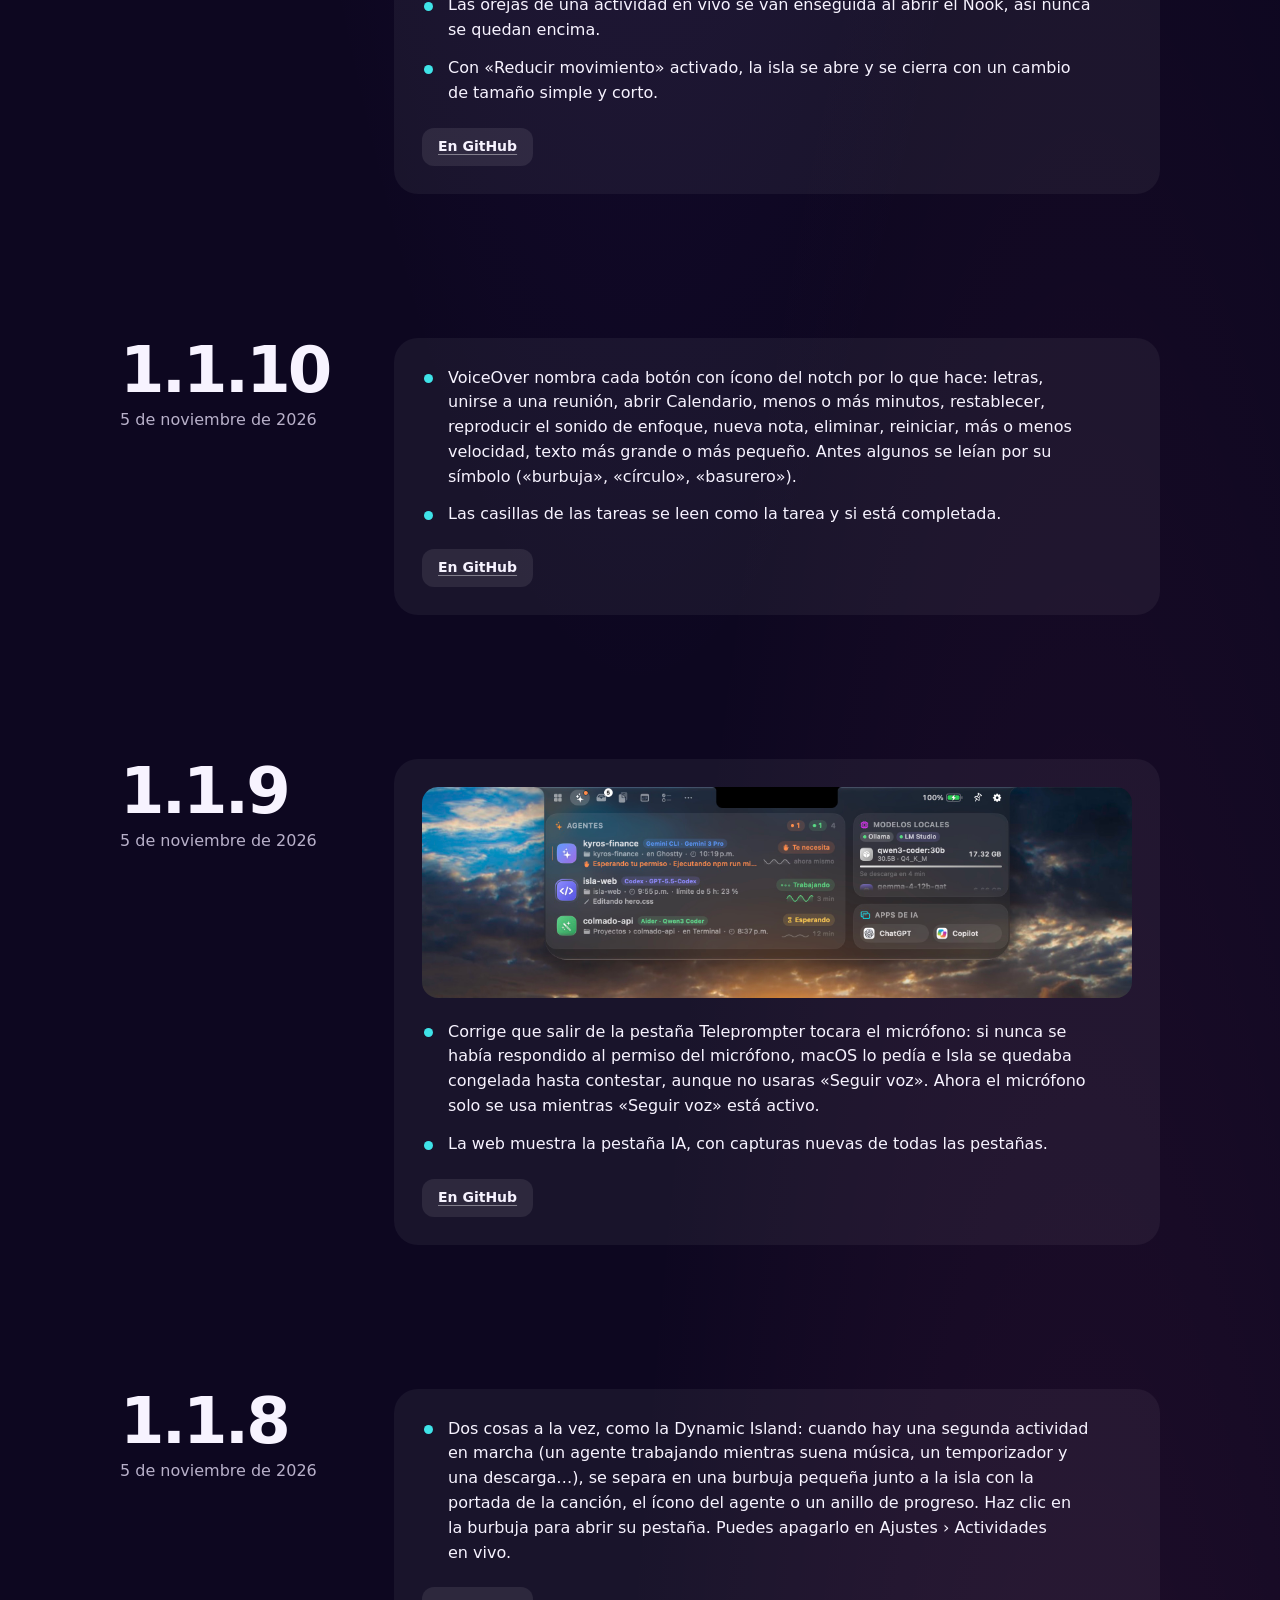
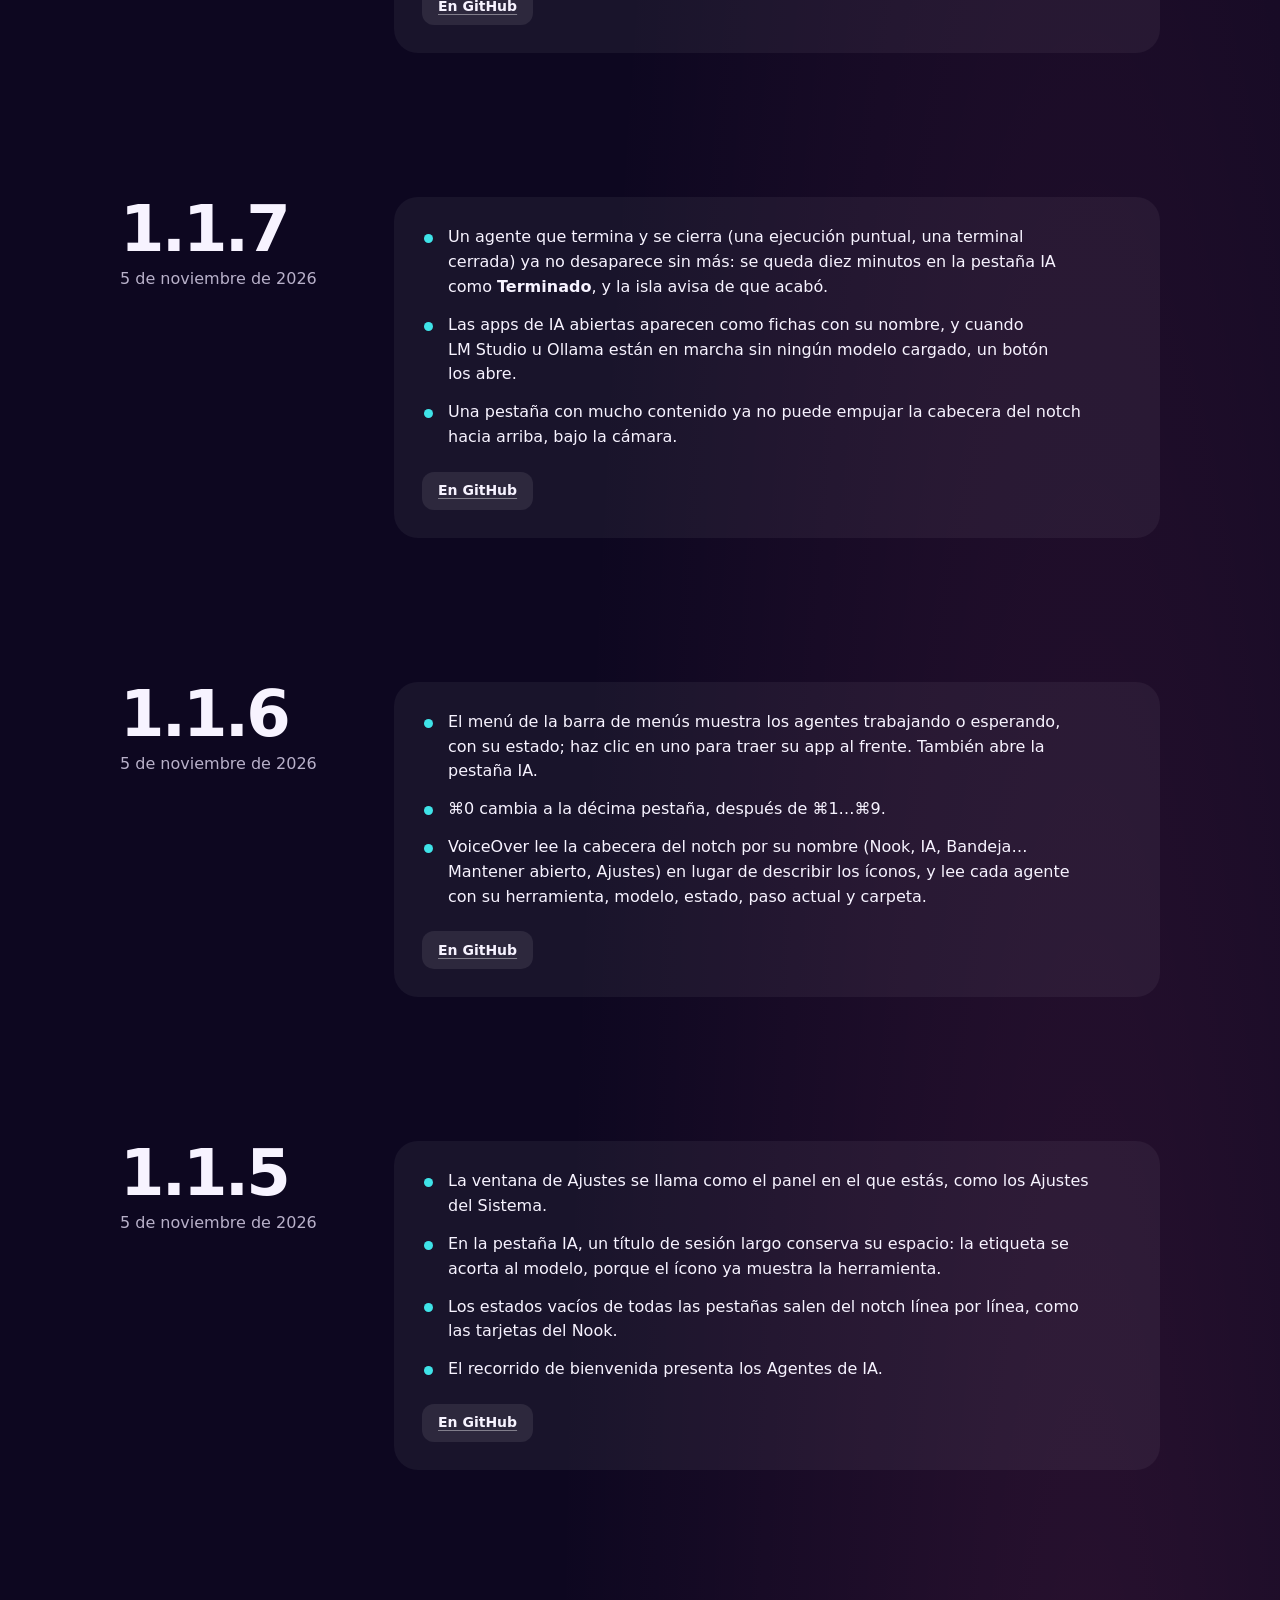
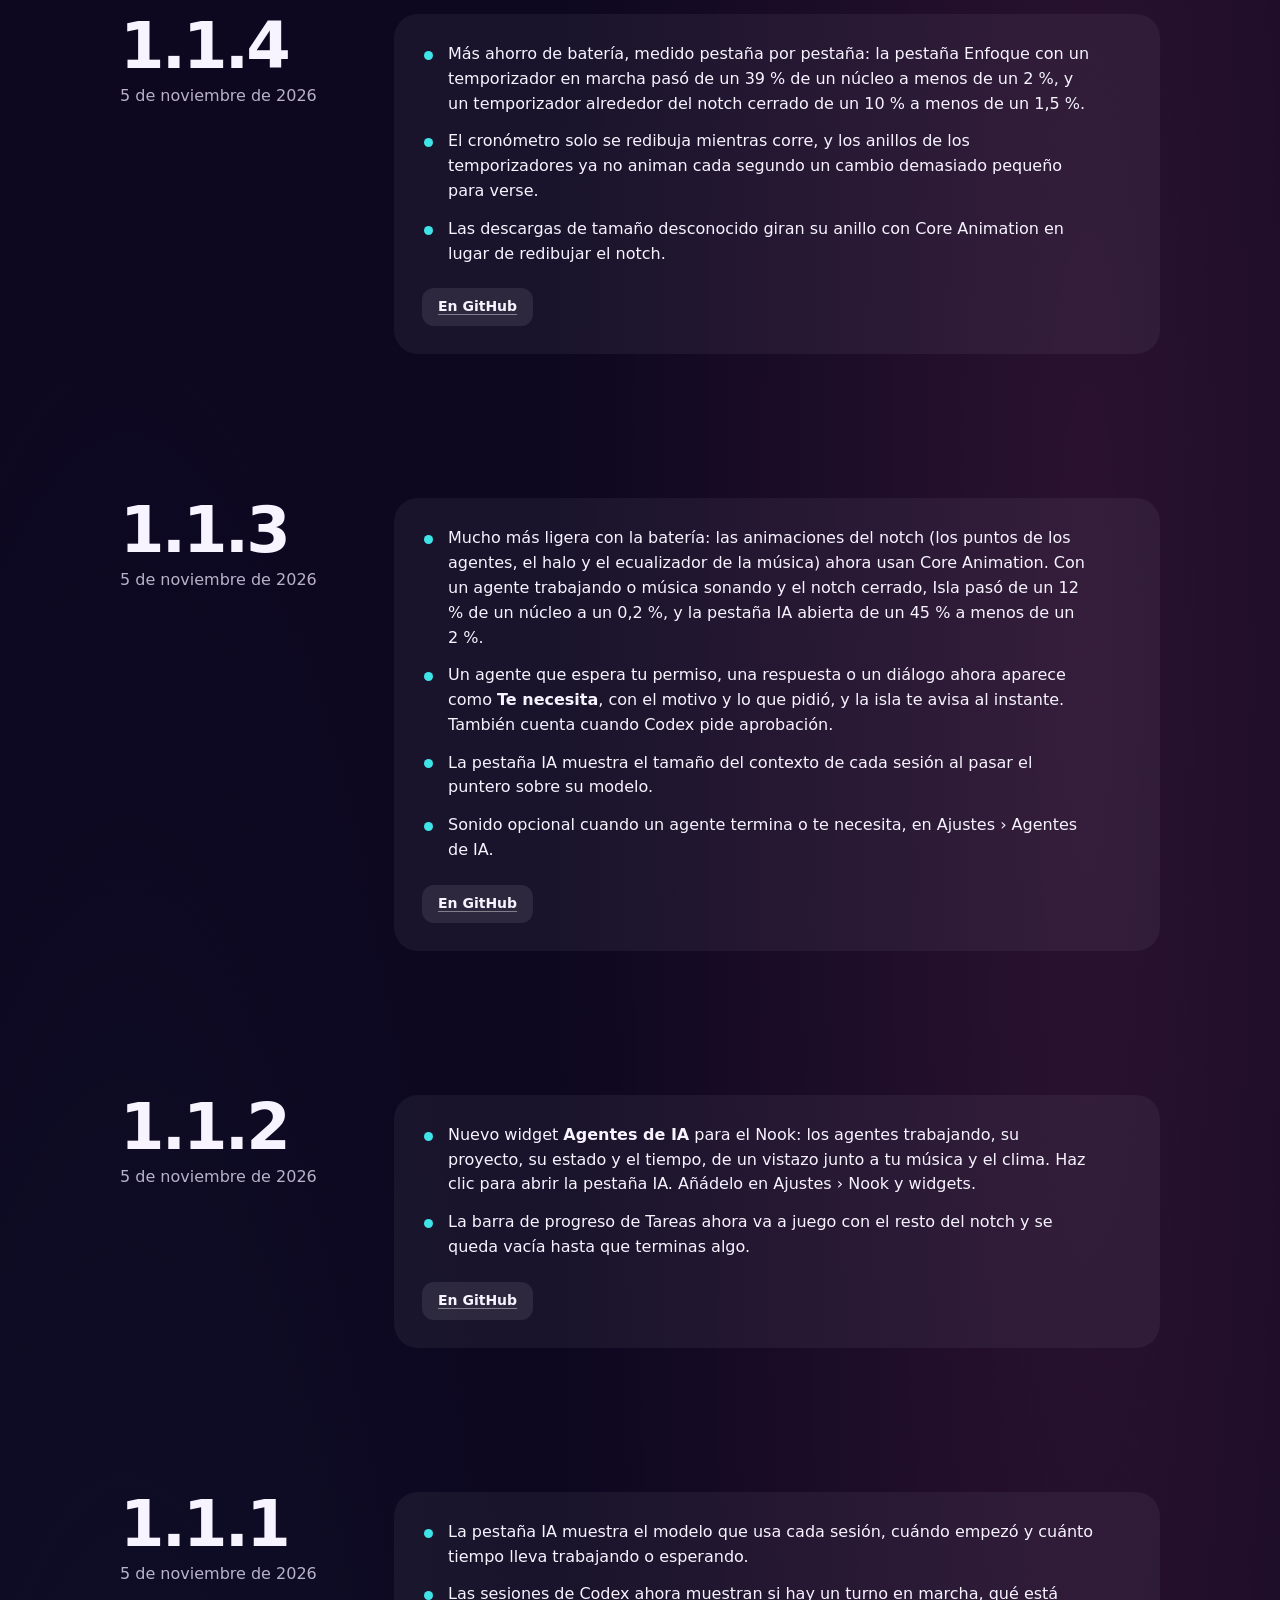
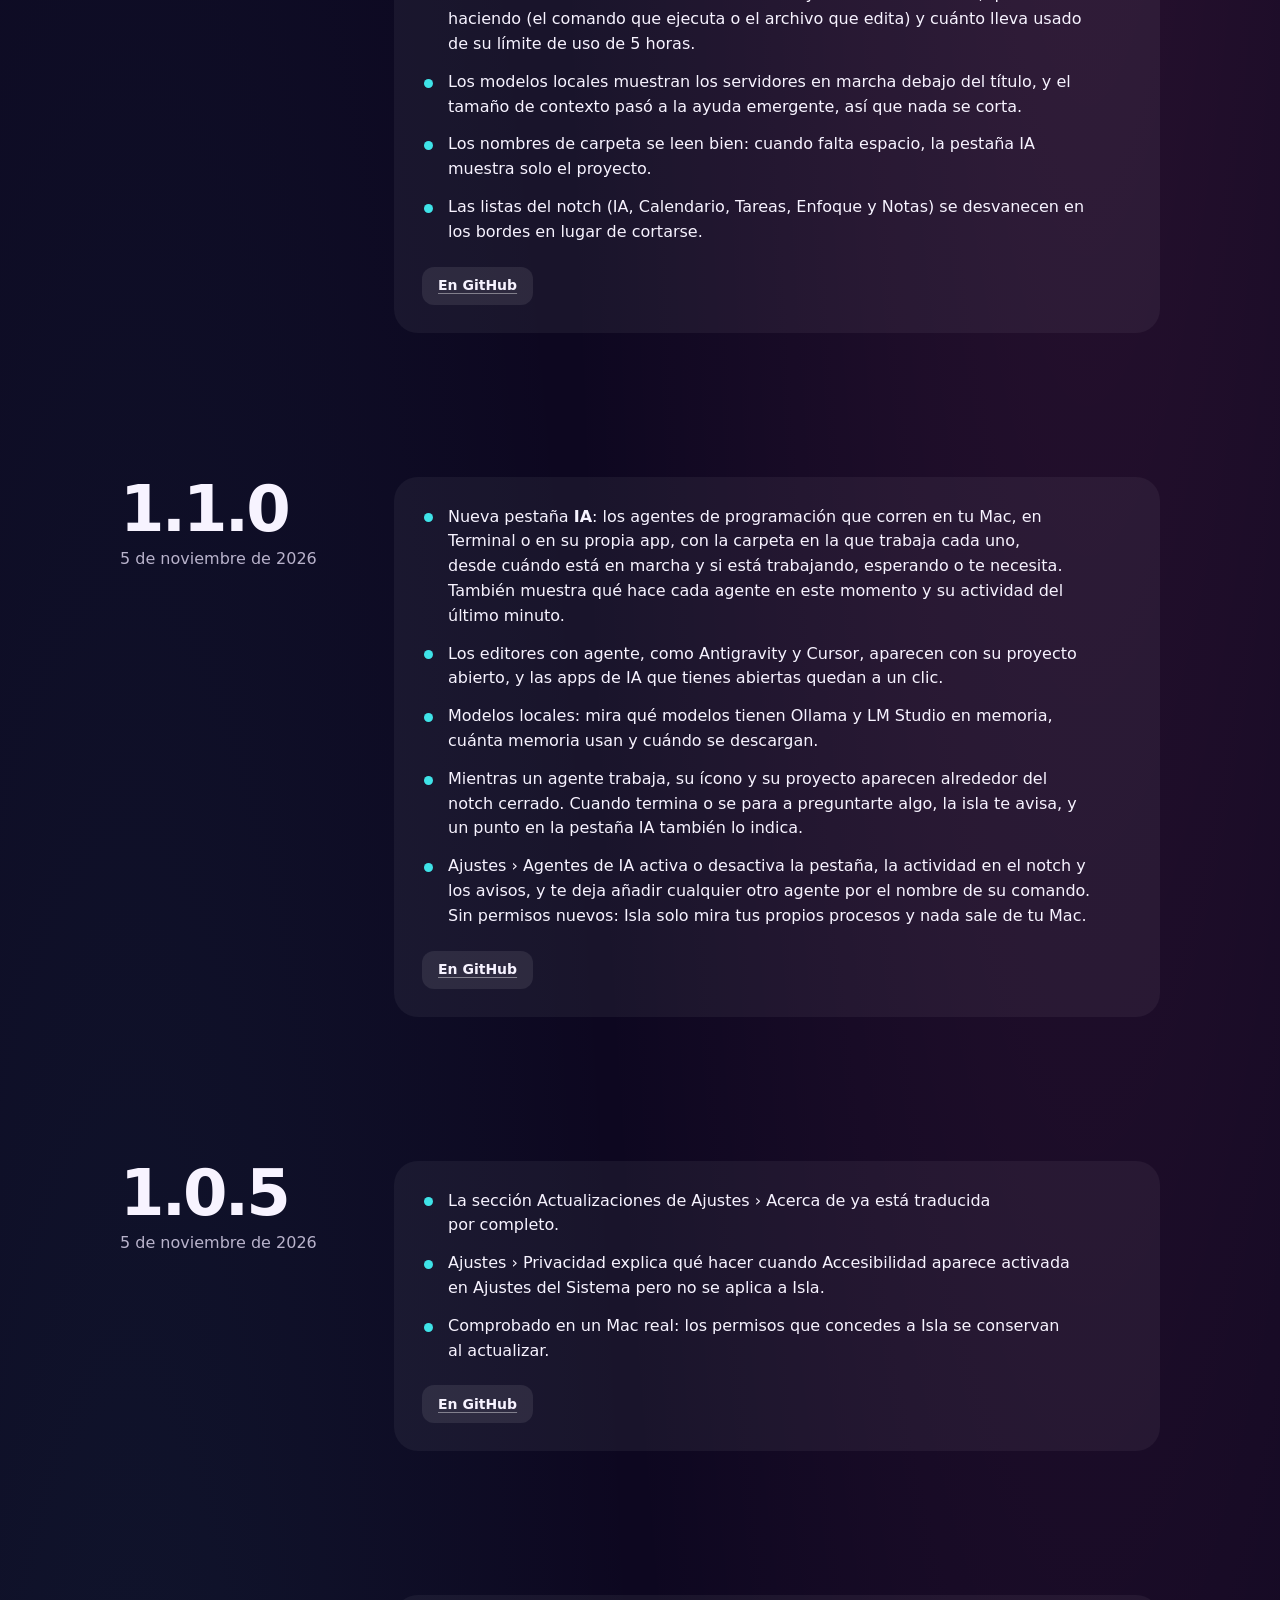
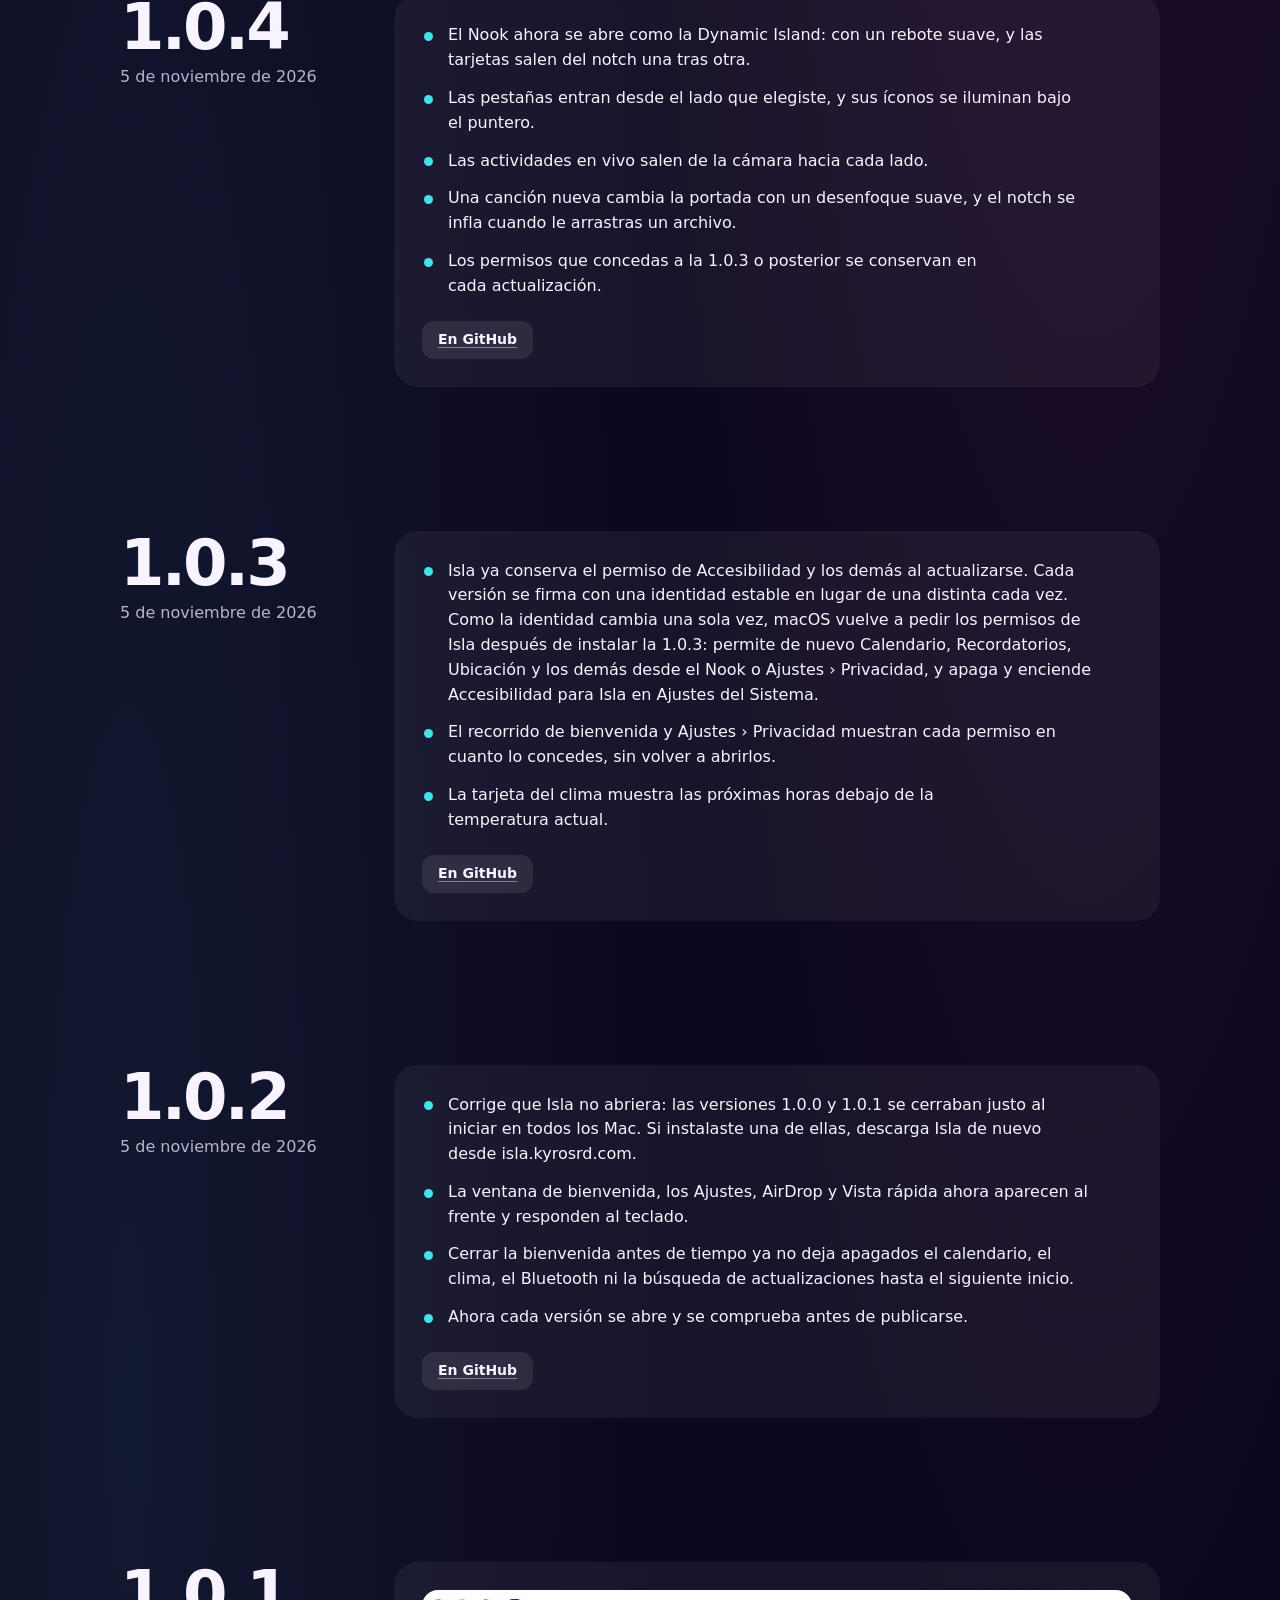
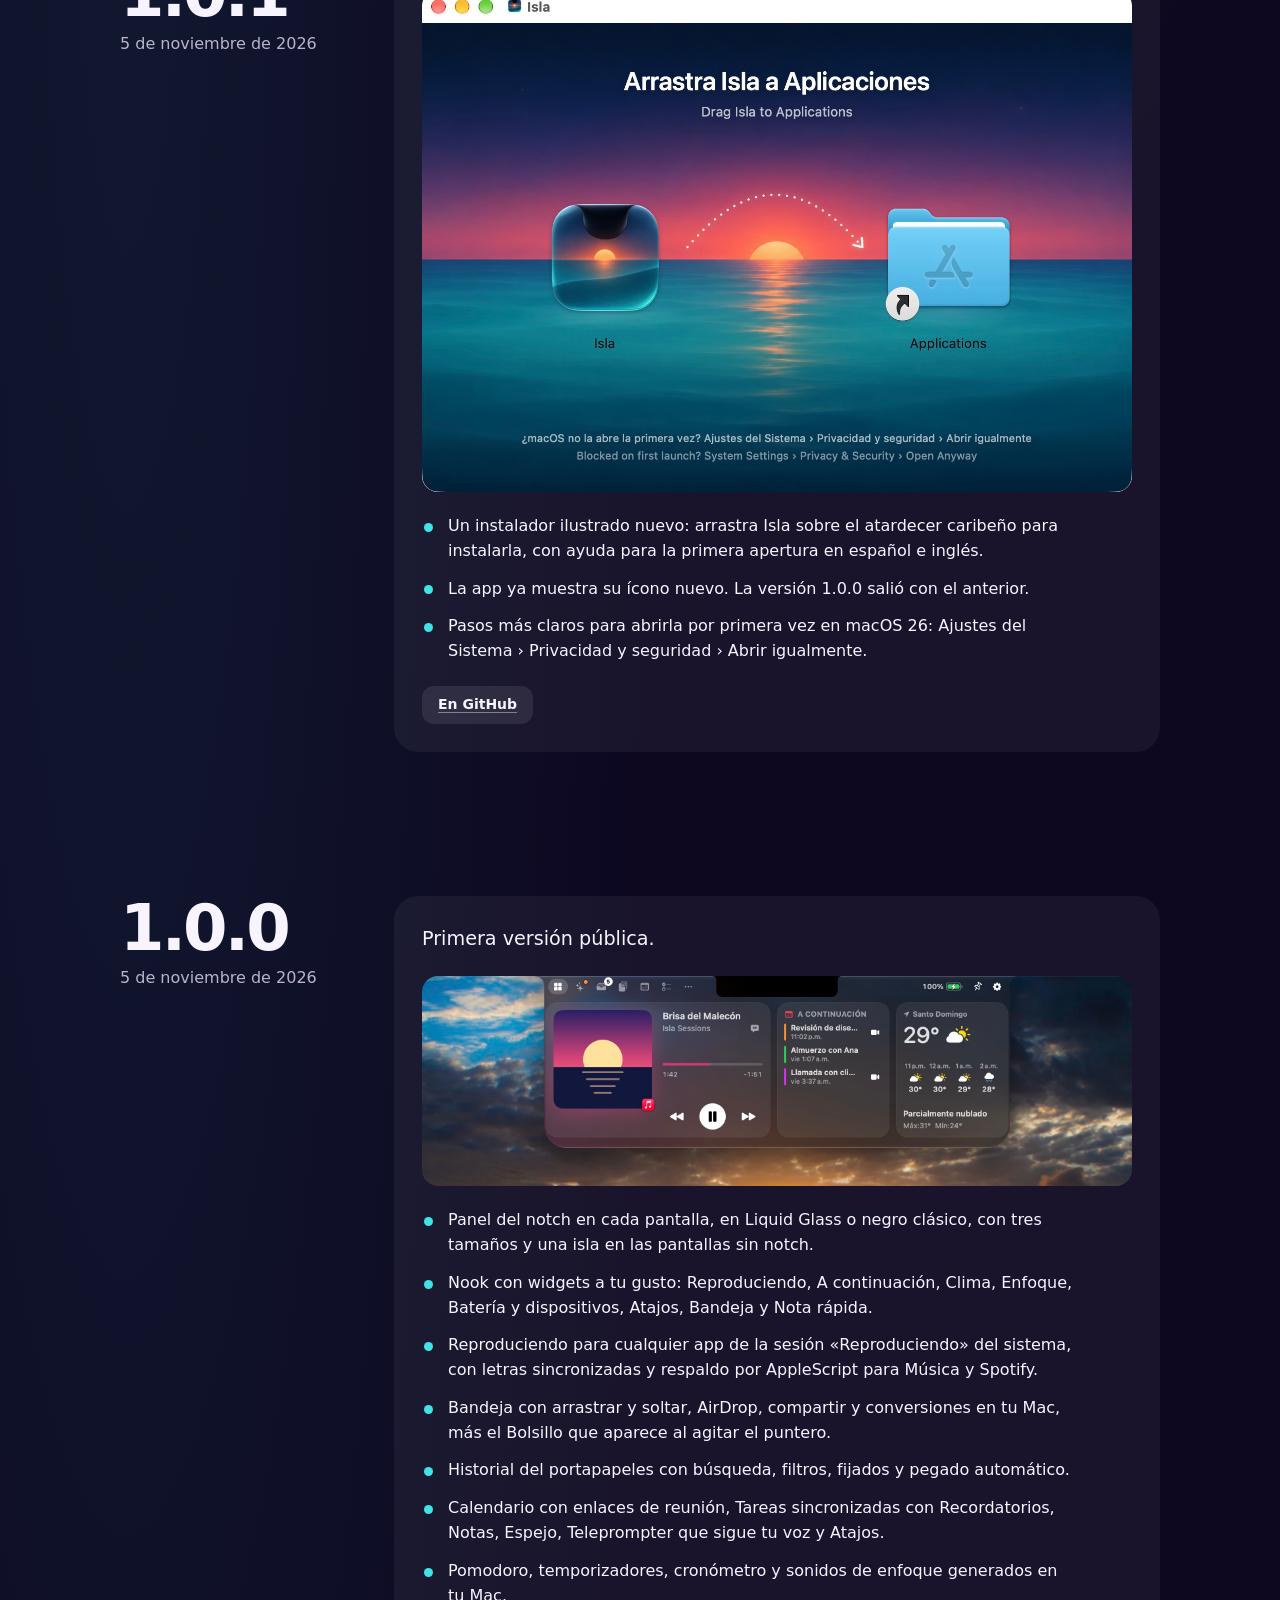
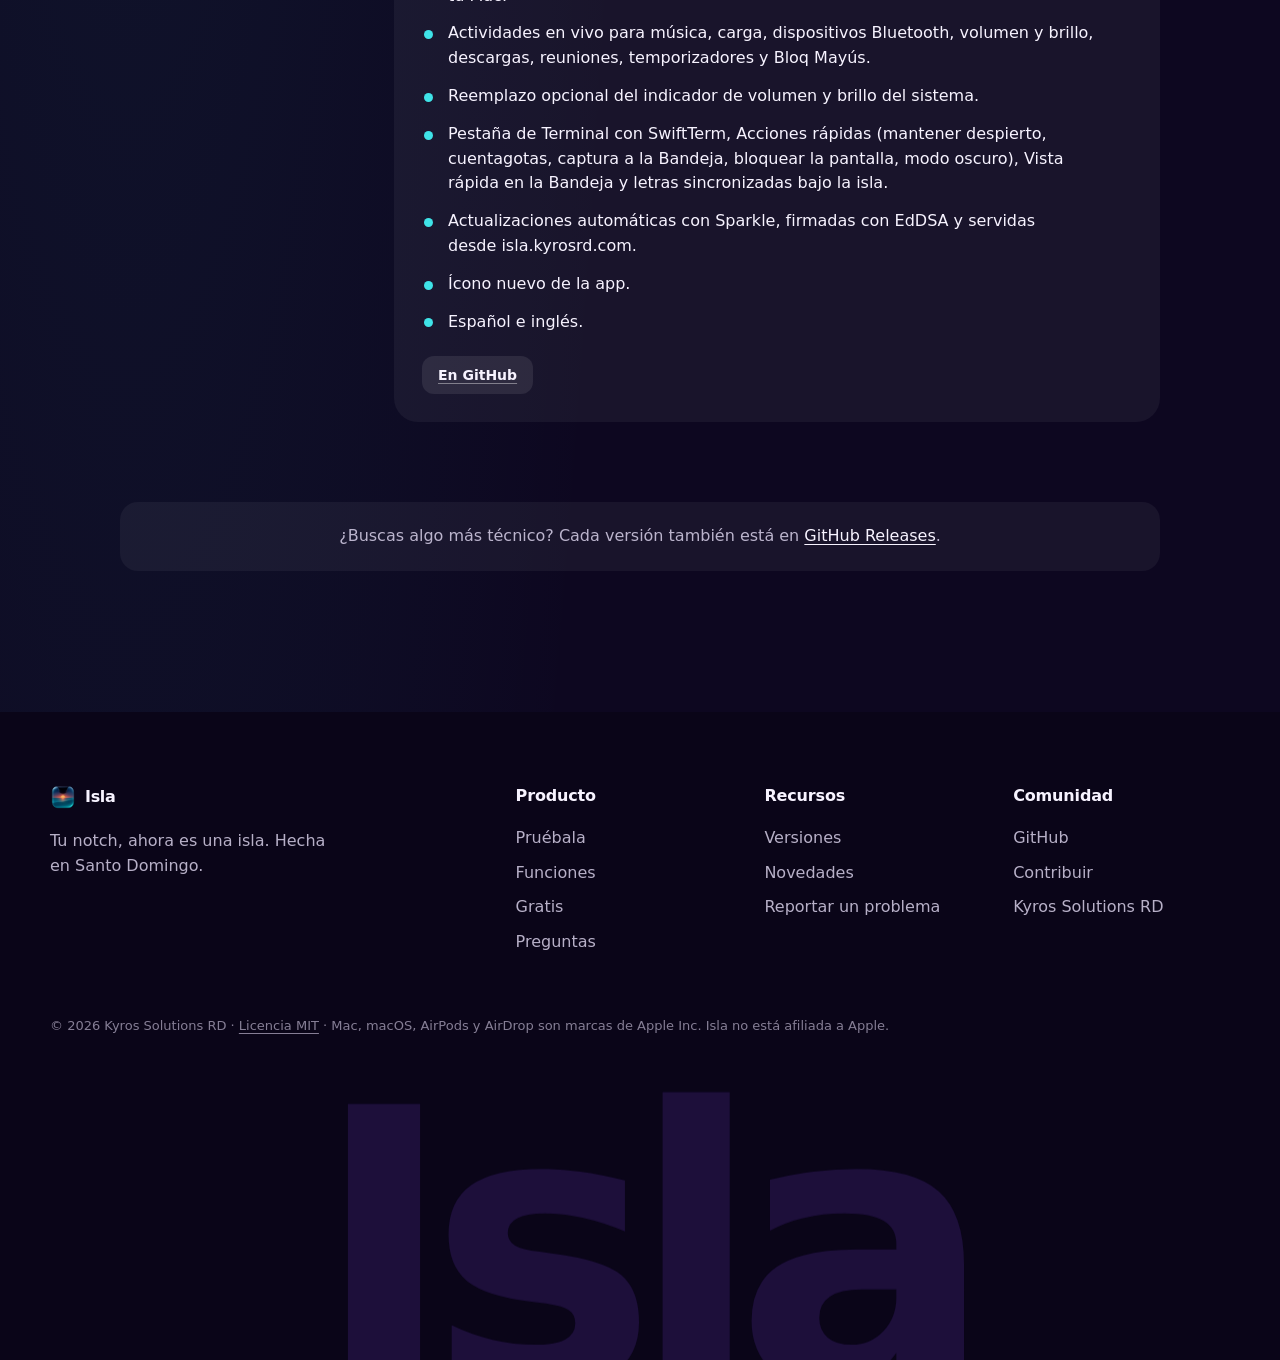
==== commit c6f0f3be: "Release 1.1.16" ====
--- a/website/novedades/index.html
+++ b/website/novedades/index.html
@@ -61,7 +61,7 @@
         <div class="log-ctas">
           <a class="btn btn-light btn-lg" href="../downloads/Isla.dmg">
             <svg viewBox="0 0 20 20" width="18" height="18" aria-hidden="true"><path fill="currentColor" d="M10 2a1 1 0 0 1 1 1v8.59l2.3-2.3a1 1 0 1 1 1.4 1.42l-4 4a1 1 0 0 1-1.4 0l-4-4a1 1 0 1 1 1.4-1.42L9 11.59V3a1 1 0 0 1 1-1ZM4 16a1 1 0 1 0 0 2h12a1 1 0 1 0 0-2H4Z"/></svg>
-            <span><span data-i18n="log.cta">Descargar Isla</span> <span data-latest>1.1.15</span></span>
+            <span><span data-i18n="log.cta">Descargar Isla</span> <span data-latest>1.1.16</span></span>
           </a>
           <a class="btn btn-glass btn-lg" href="../updates/appcast.xml" data-i18n="log.feed">Suscribirse por RSS</a>
         </div>
@@ -72,11 +72,33 @@
     <section class="log" id="releases" aria-labelledby="log-list-title">
       <h2 id="log-list-title" class="sr-only" data-i18n="log.list">Todas las versiones</h2>
       <!-- releases:start (generated by scripts/lib/changelog_page.py from CHANGELOG.md and CHANGELOG.es.md) -->
+      <article class="release" id="v1.1.16">
+        <header class="release-head">
+          <h3 class="release-version"><a href="#v1.1.16">1.1.16</a></h3>
+          <time class="release-date" datetime="2026-11-08"><span class="i18n-es">8 de noviembre de 2026</span><span class="i18n-en" lang="en">November 8, 2026</span></time>
+          <span class="release-badge"><span class="i18n-es">Versión actual</span><span class="i18n-en" lang="en">Current version</span></span>
+        </header>
+        <div class="release-body">
+          <div class="i18n-es">
+            <ul>
+              <li><strong>Controles de música en la isla.</strong> Mientras suena música, apoya el puntero en la isla y sale un pequeño reproductor bajo la cámara: la canción, el artista y los botones de anterior, reproducir o pausar y siguiente, sin abrir el Nook. Quédate un momento más sobre la cámara para abrir el Nook como siempre; mientras el puntero está en los botones del reproductor, no se abre encima de ellos. Puedes apagarlo en Ajustes › Música.</li>
+            </ul>
+          </div>
+          <div class="i18n-en" lang="en">
+            <ul>
+              <li><strong>Music controls on the island.</strong> While music plays, rest the pointer on the island and a small player comes out under the camera: the song, the artist and the previous, play/pause and next buttons, without opening the Nook. Stay on the camera a moment longer to open the Nook as before; while the pointer is on the player's buttons, it never opens over them. You can turn it off in Settings › Music.</li>
+            </ul>
+          </div>
+          <p class="release-links">
+            <a href="../downloads/Isla.dmg"><span class="i18n-es">Descargar 1.1.16</span><span class="i18n-en" lang="en">Download 1.1.16</span></a>
+            <a href="https://github.com/Kyros-Solutions-RD/isla/releases/tag/v1.1.16"><span class="i18n-es">En GitHub</span><span class="i18n-en" lang="en">On GitHub</span></a>
+          </p>
+        </div>
+      </article>
       <article class="release" id="v1.1.15">
         <header class="release-head">
           <h3 class="release-version"><a href="#v1.1.15">1.1.15</a></h3>
           <time class="release-date" datetime="2026-11-08"><span class="i18n-es">8 de noviembre de 2026</span><span class="i18n-en" lang="en">November 8, 2026</span></time>
-          <span class="release-badge"><span class="i18n-es">Versión actual</span><span class="i18n-en" lang="en">Current version</span></span>
         </header>
         <div class="release-body">
           <div class="i18n-es">
@@ -94,7 +116,6 @@
             </ul>
           </div>
           <p class="release-links">
-            <a href="../downloads/Isla.dmg"><span class="i18n-es">Descargar 1.1.15</span><span class="i18n-en" lang="en">Download 1.1.15</span></a>
             <a href="https://github.com/Kyros-Solutions-RD/isla/releases/tag/v1.1.15"><span class="i18n-es">En GitHub</span><span class="i18n-en" lang="en">On GitHub</span></a>
           </p>
         </div>
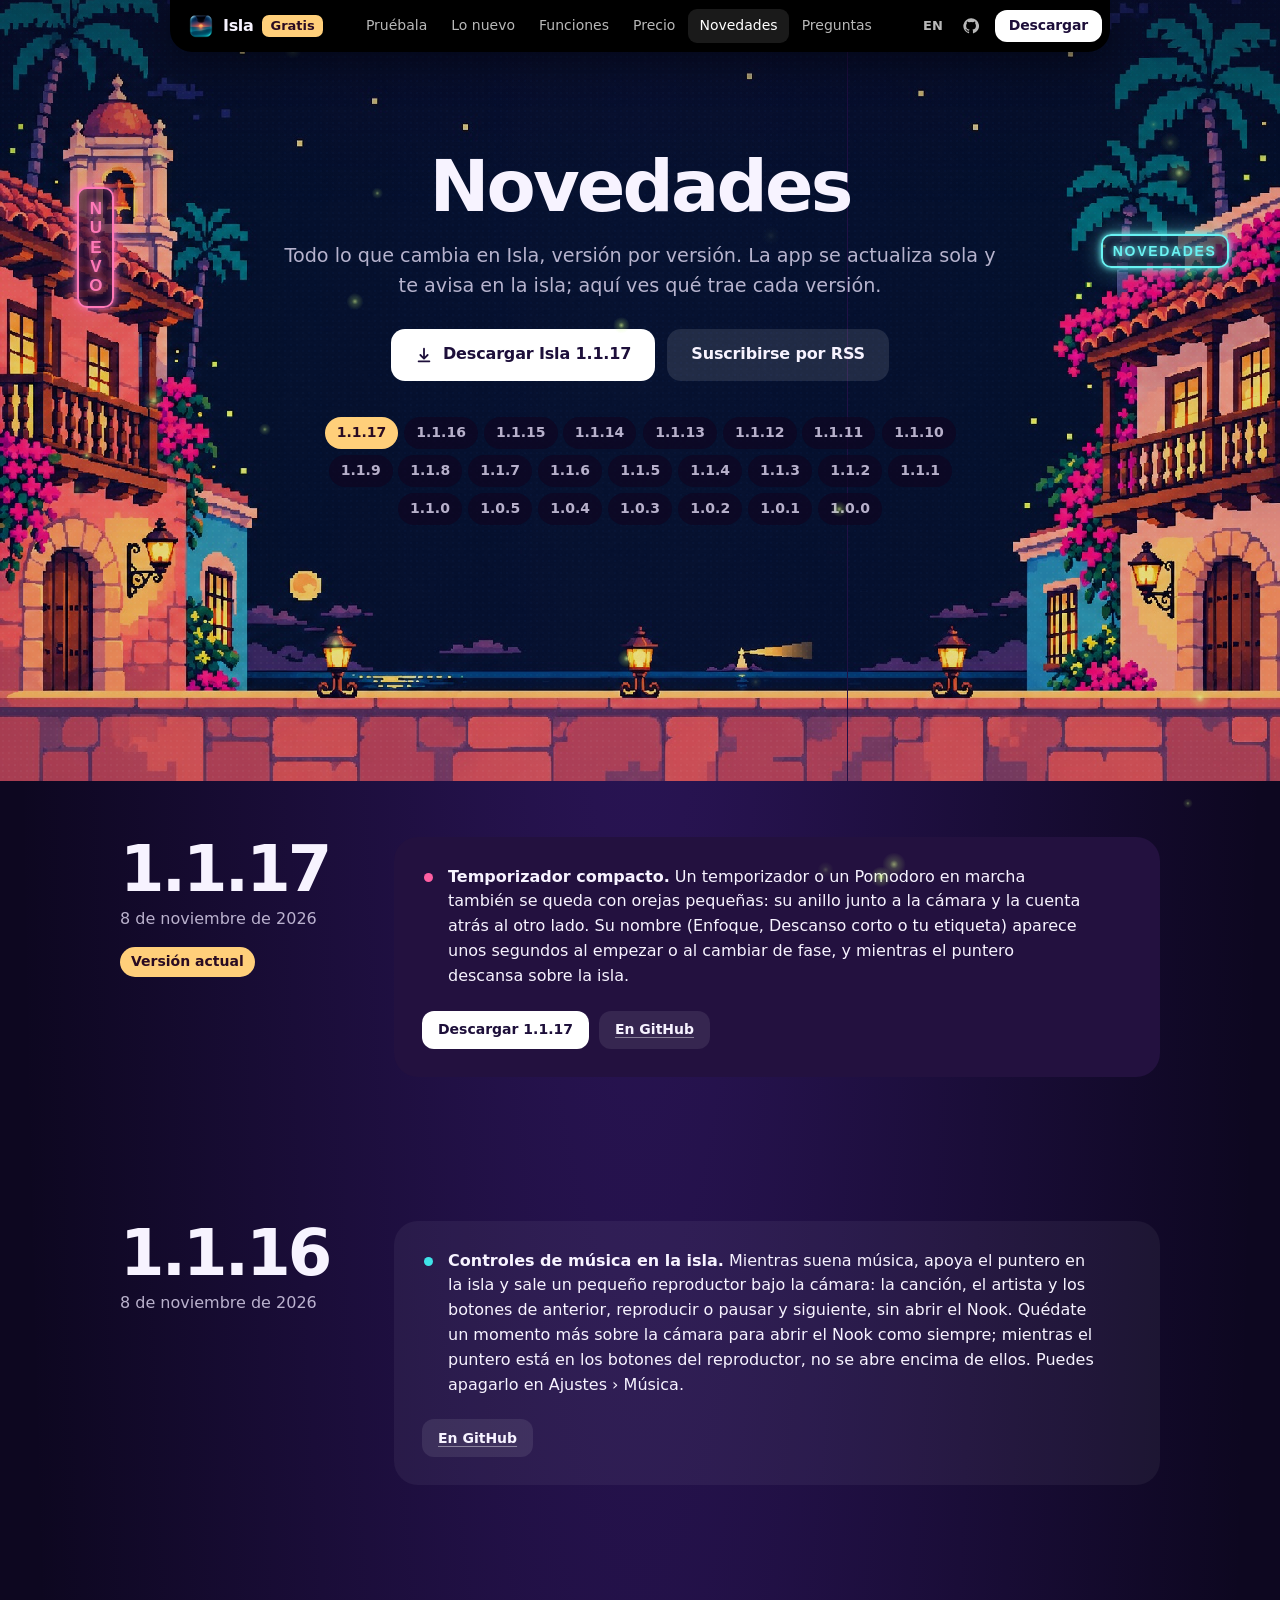
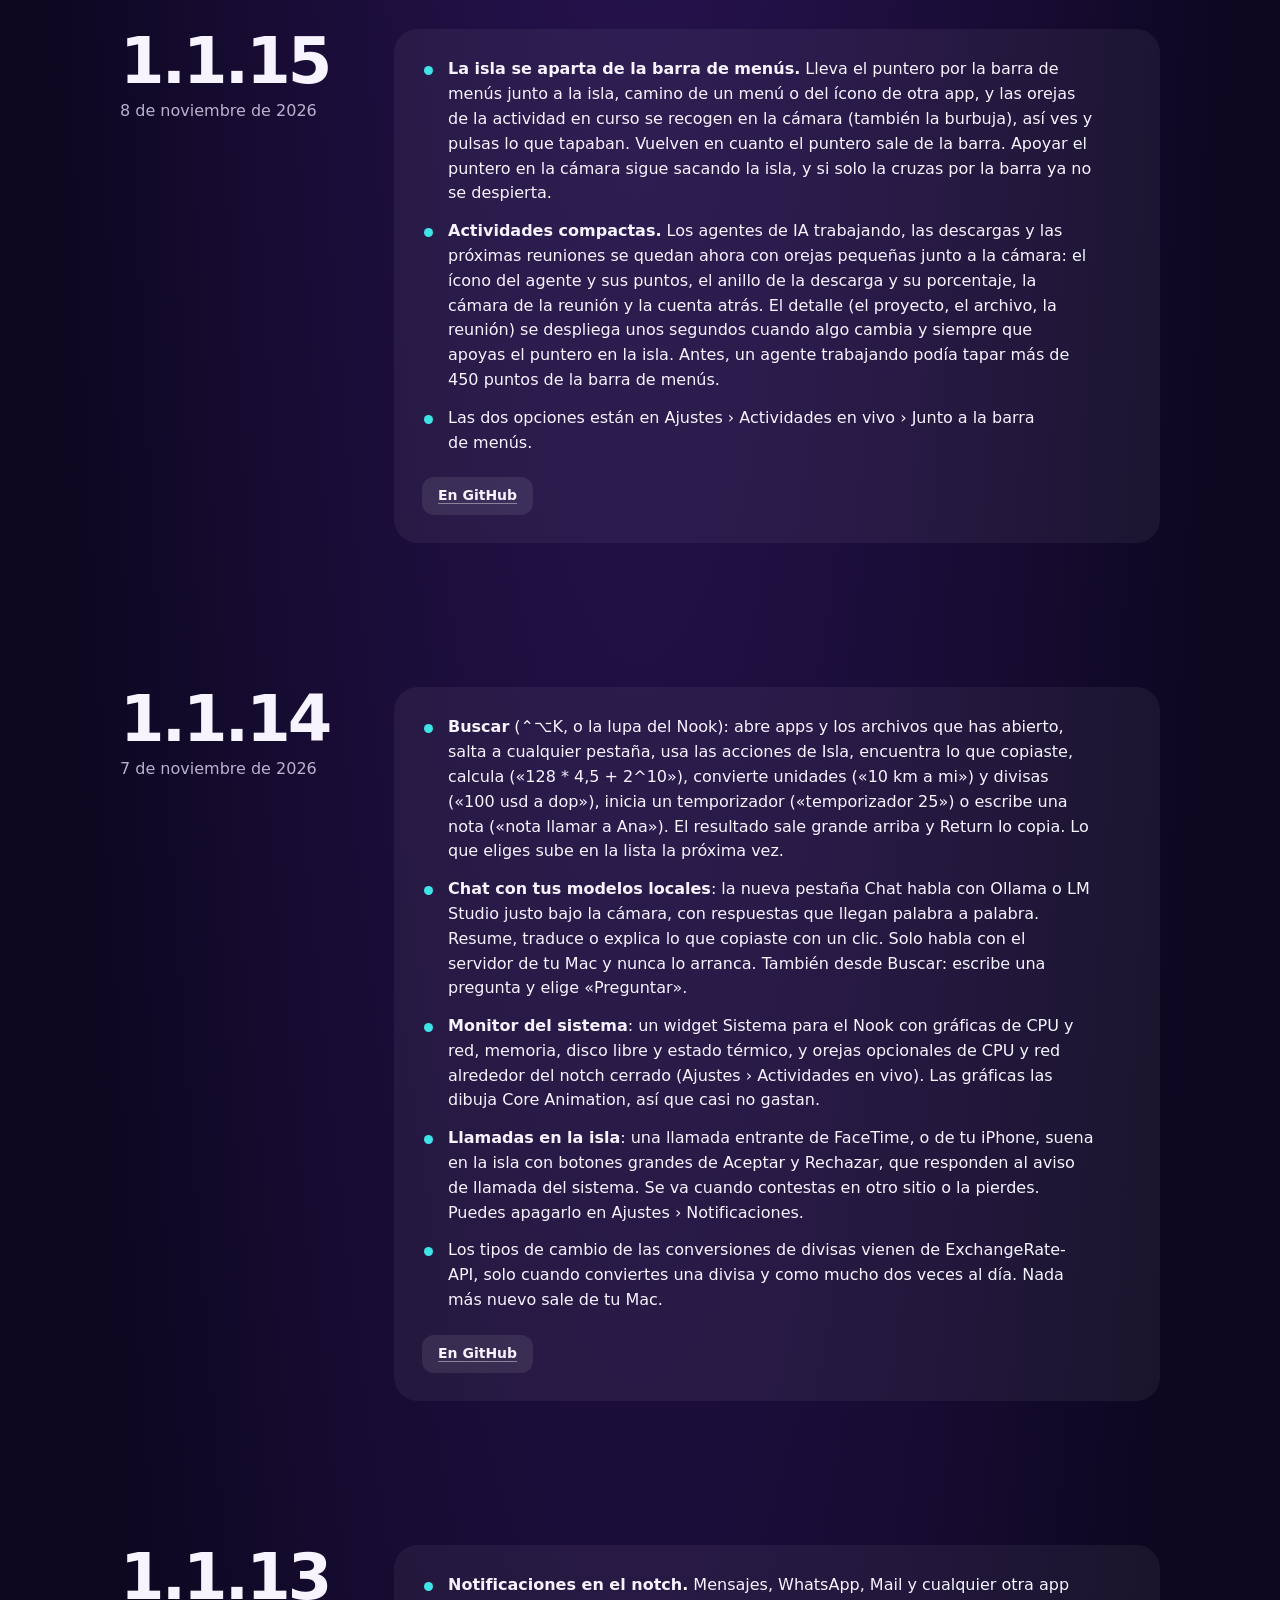
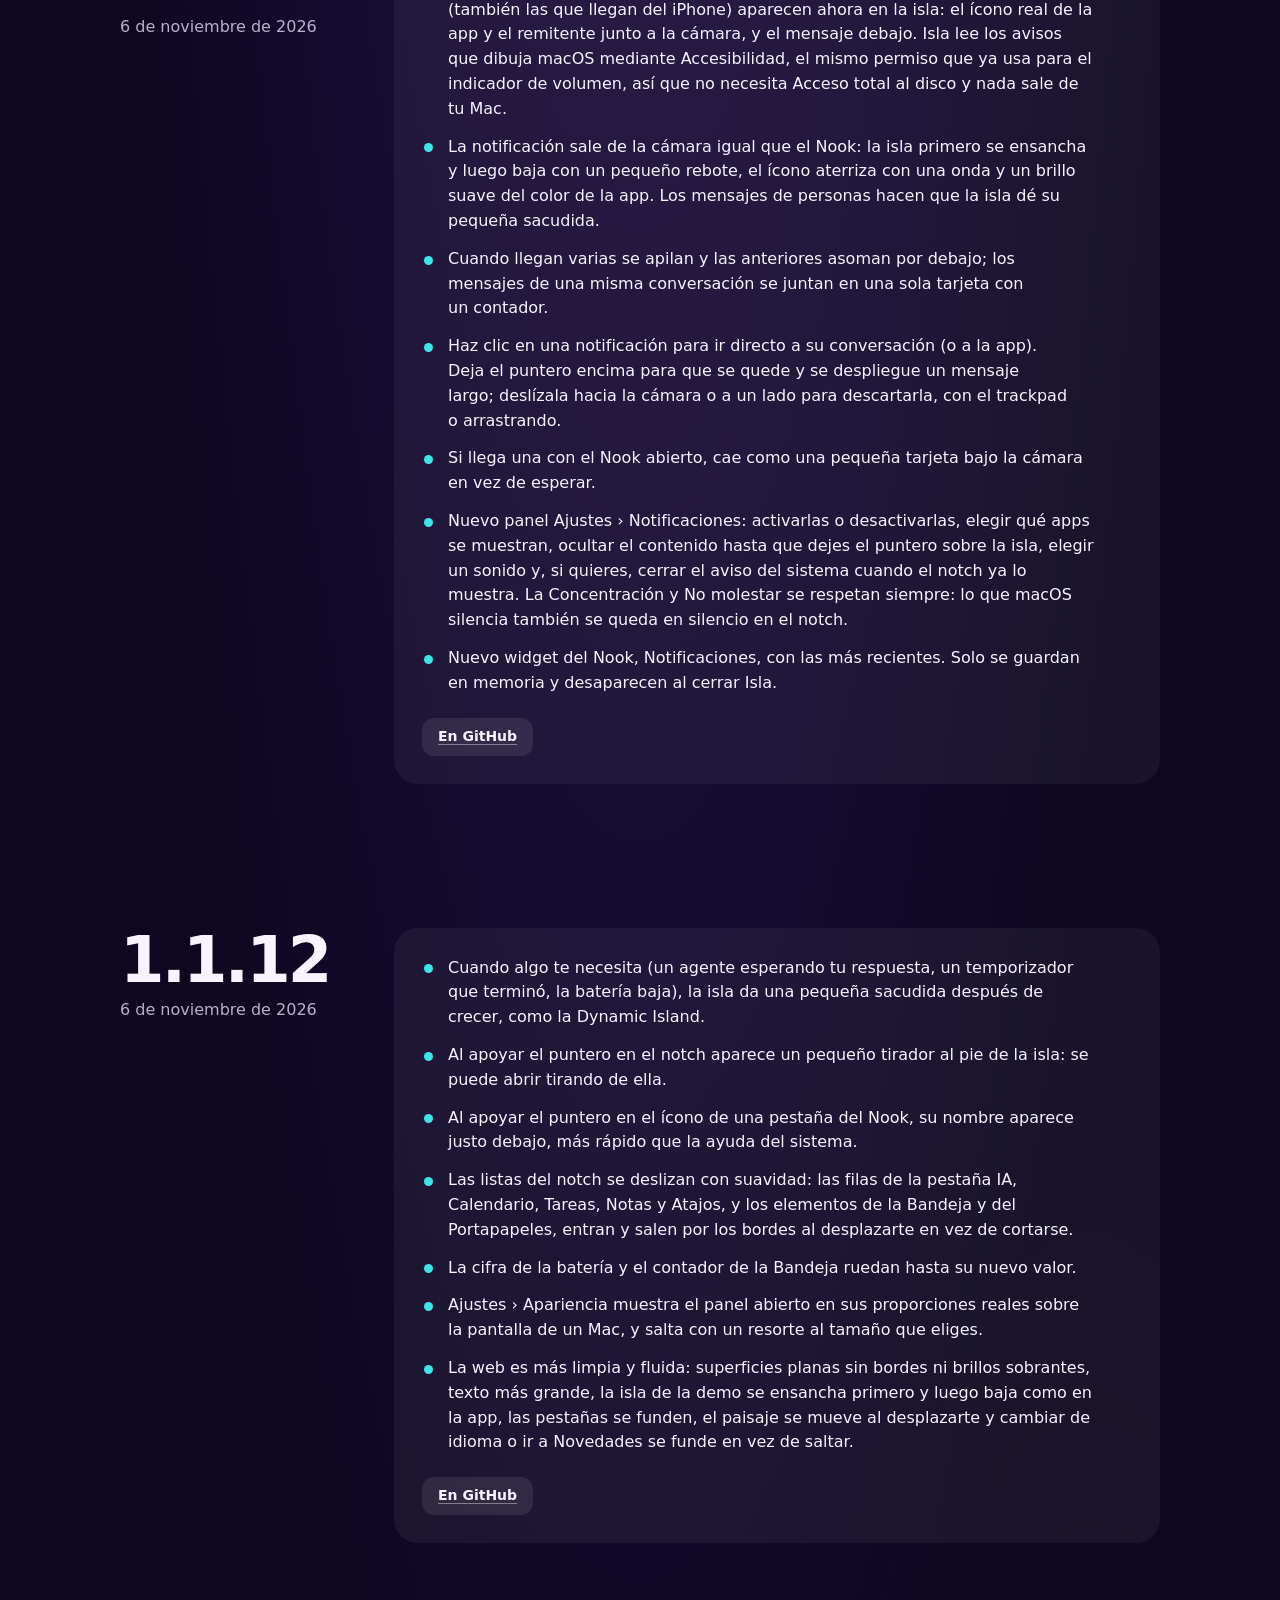
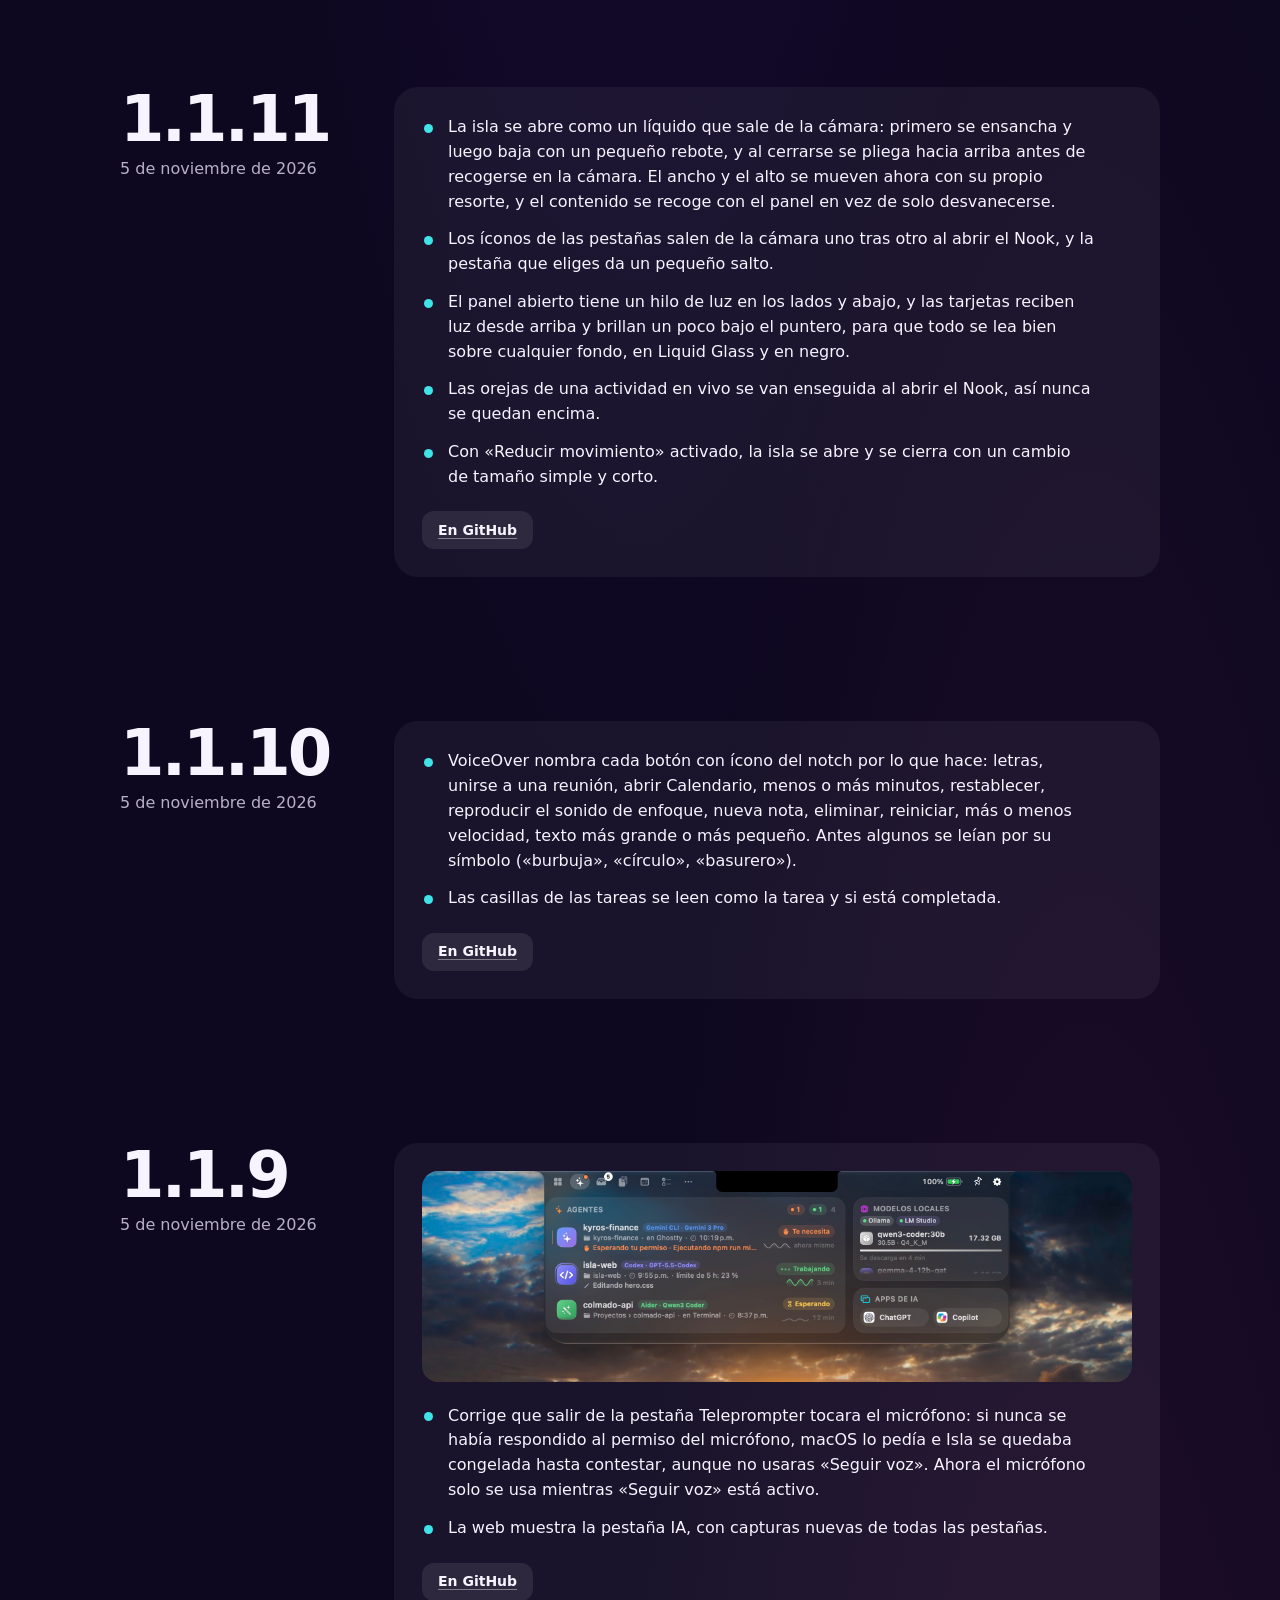
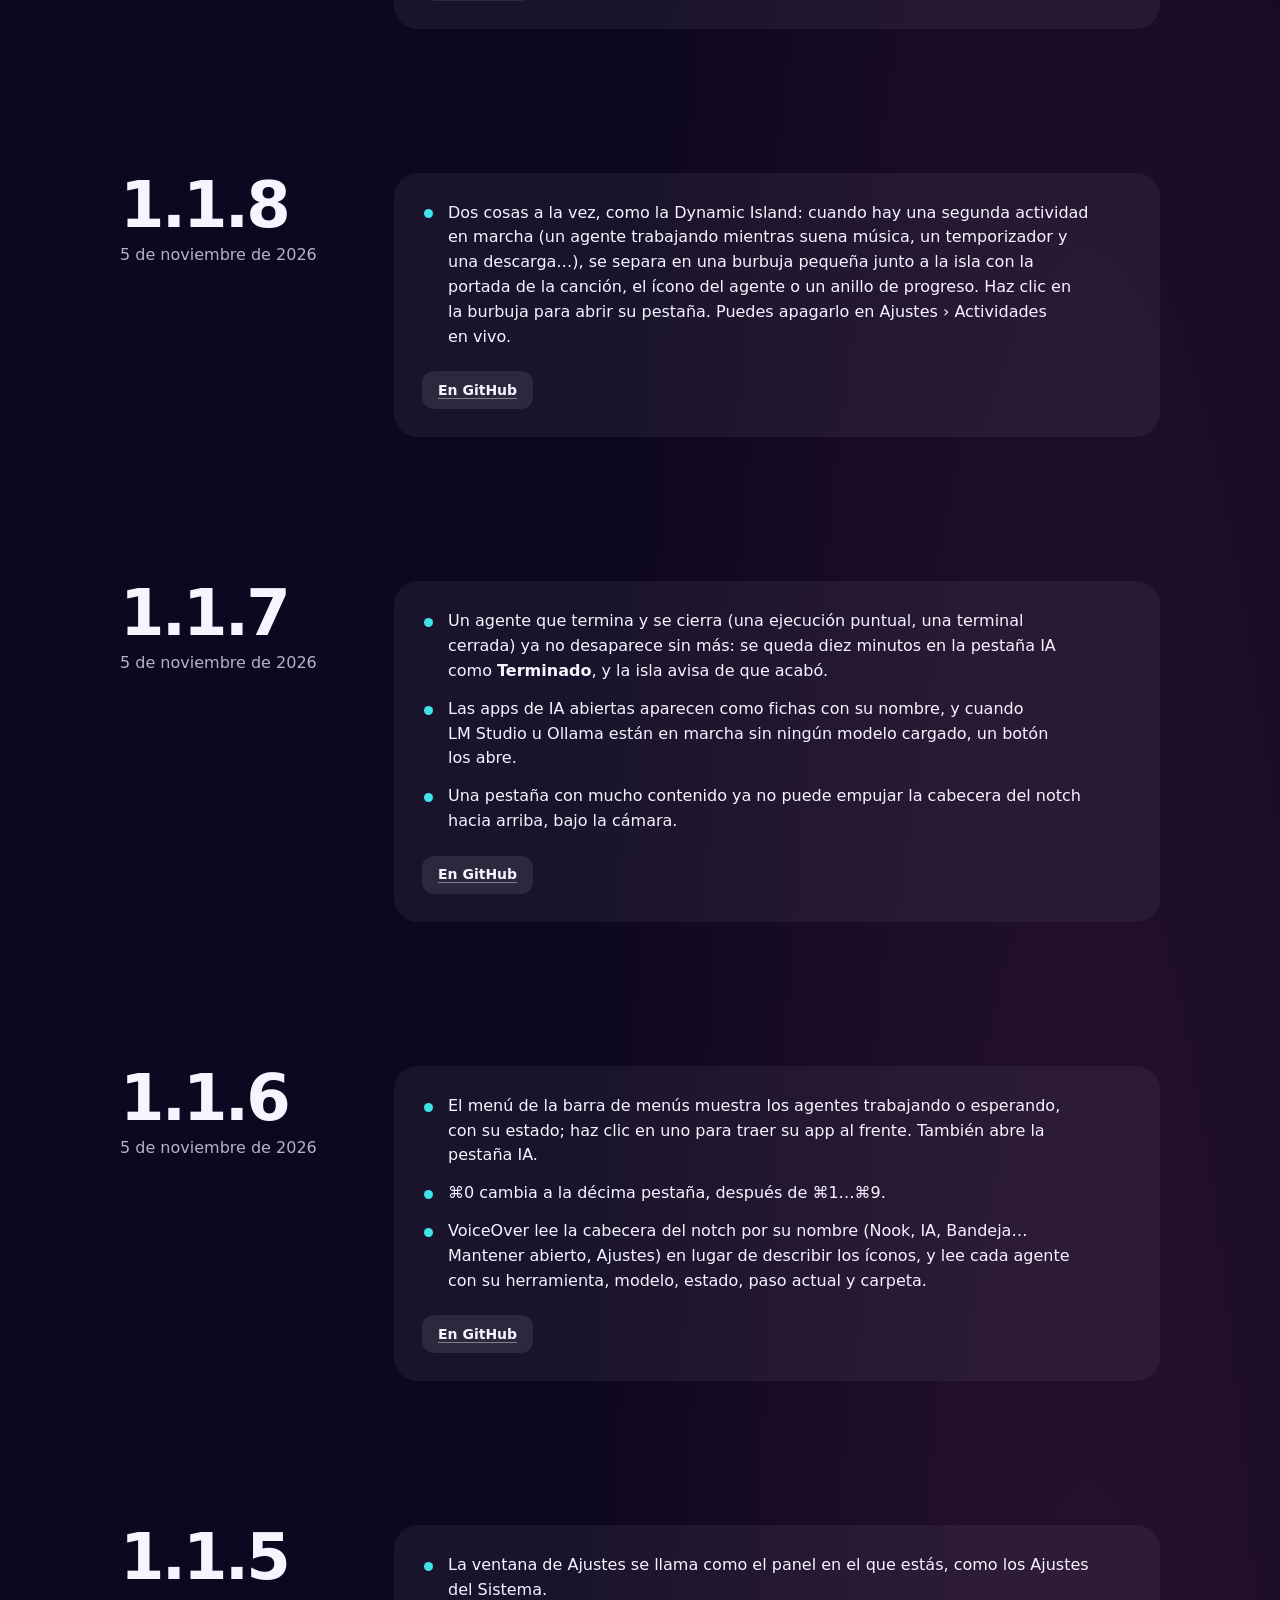
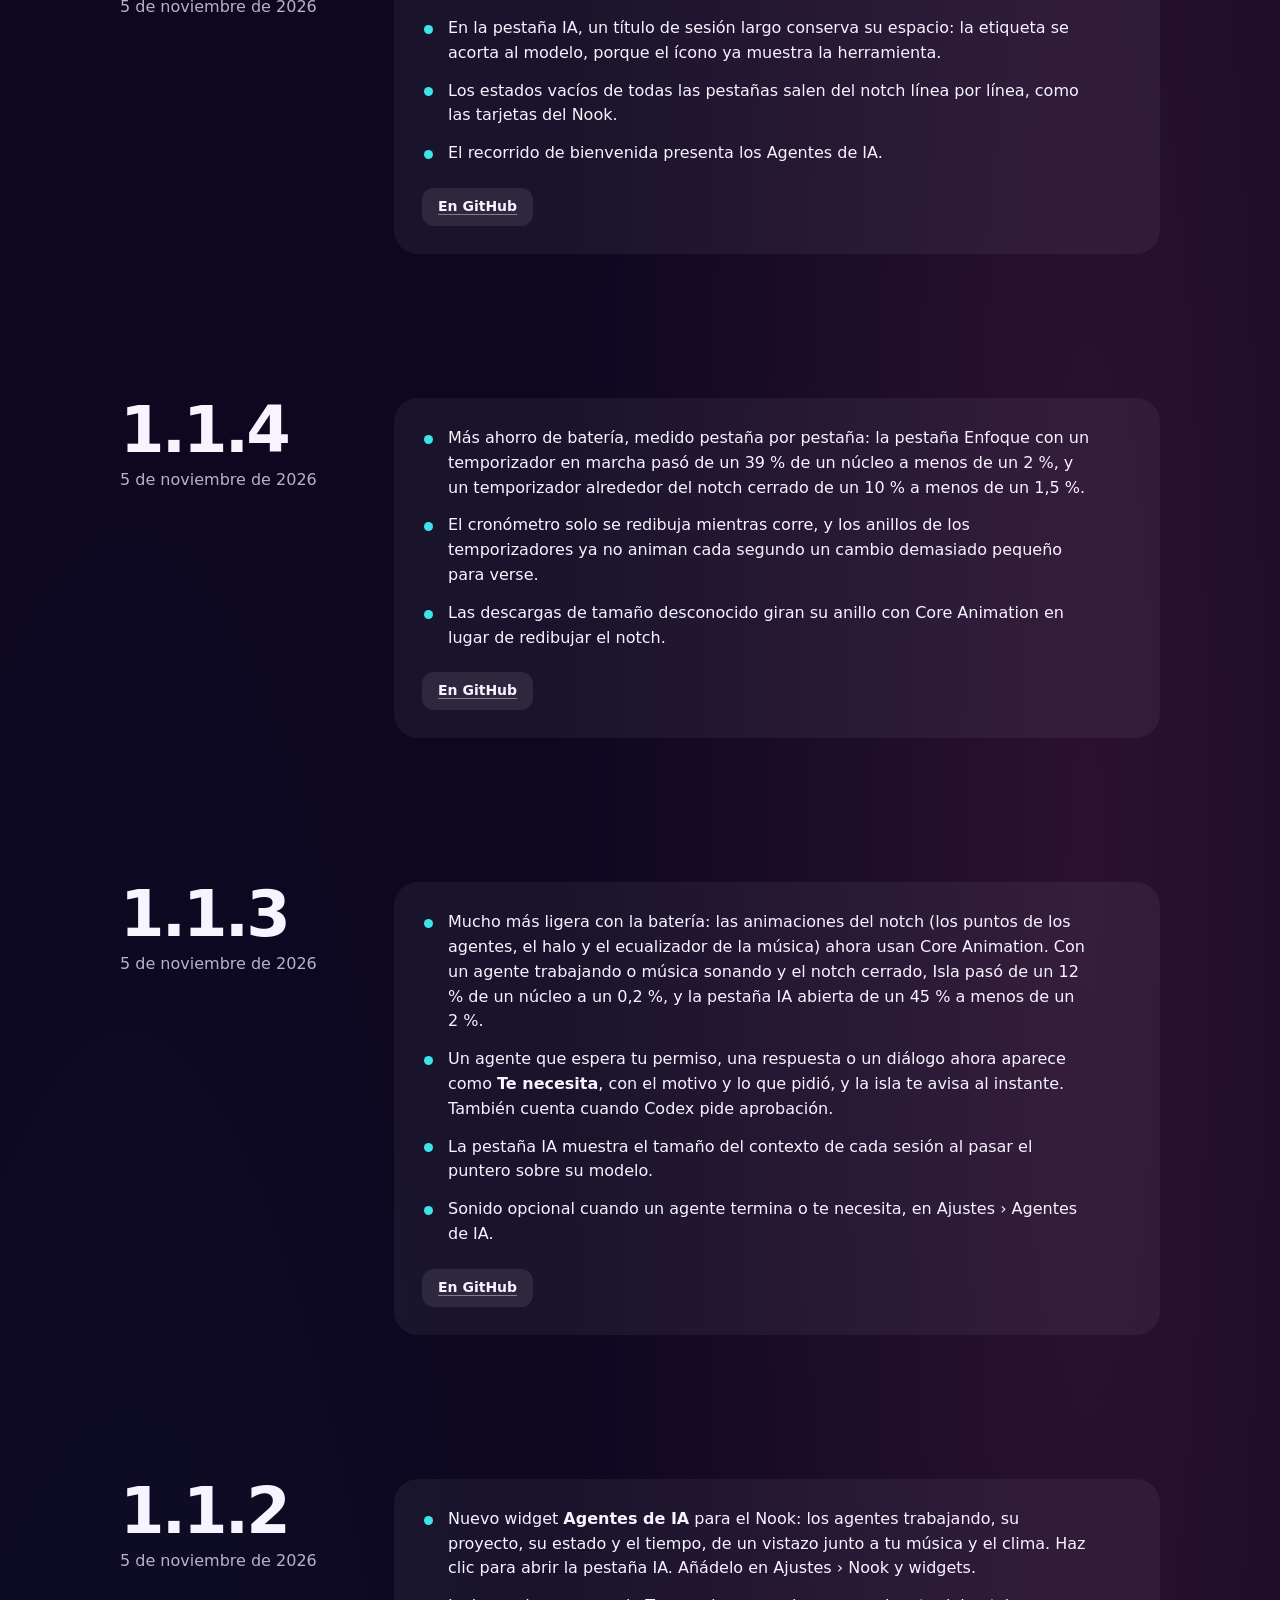
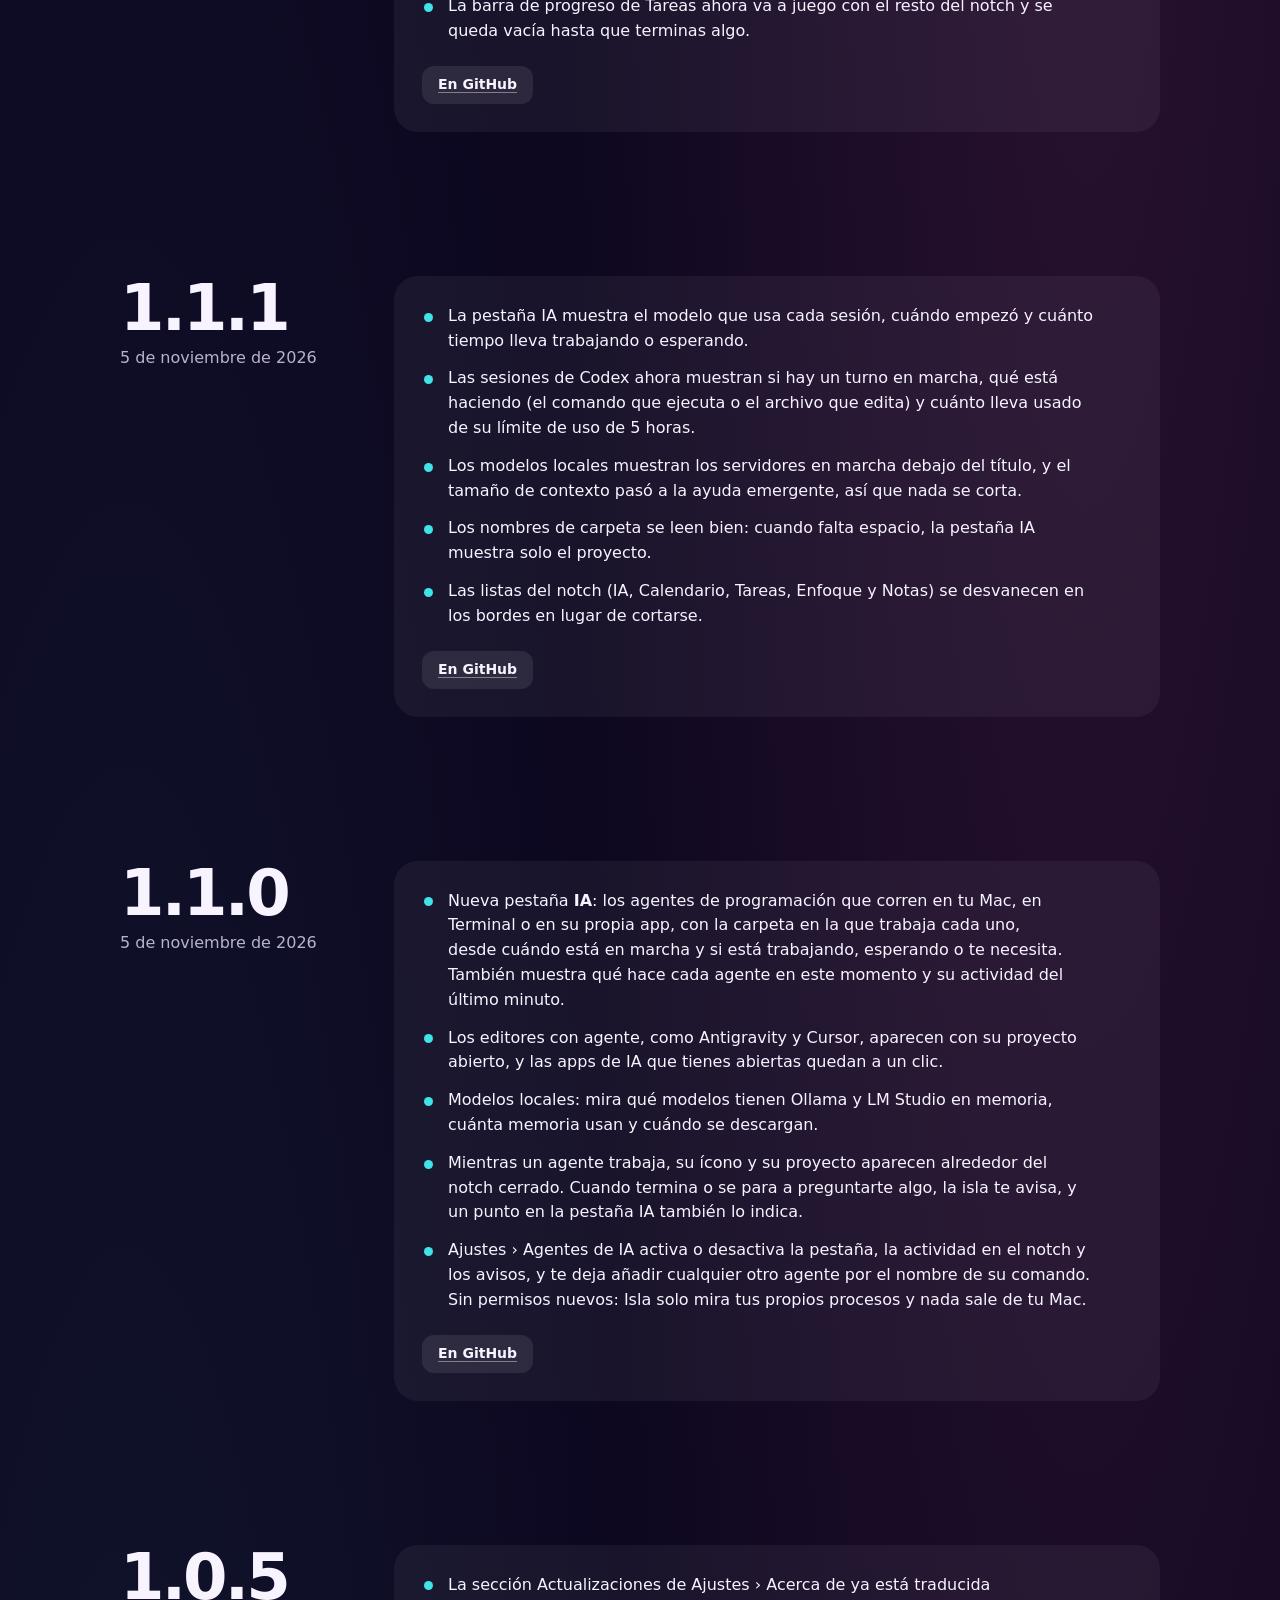
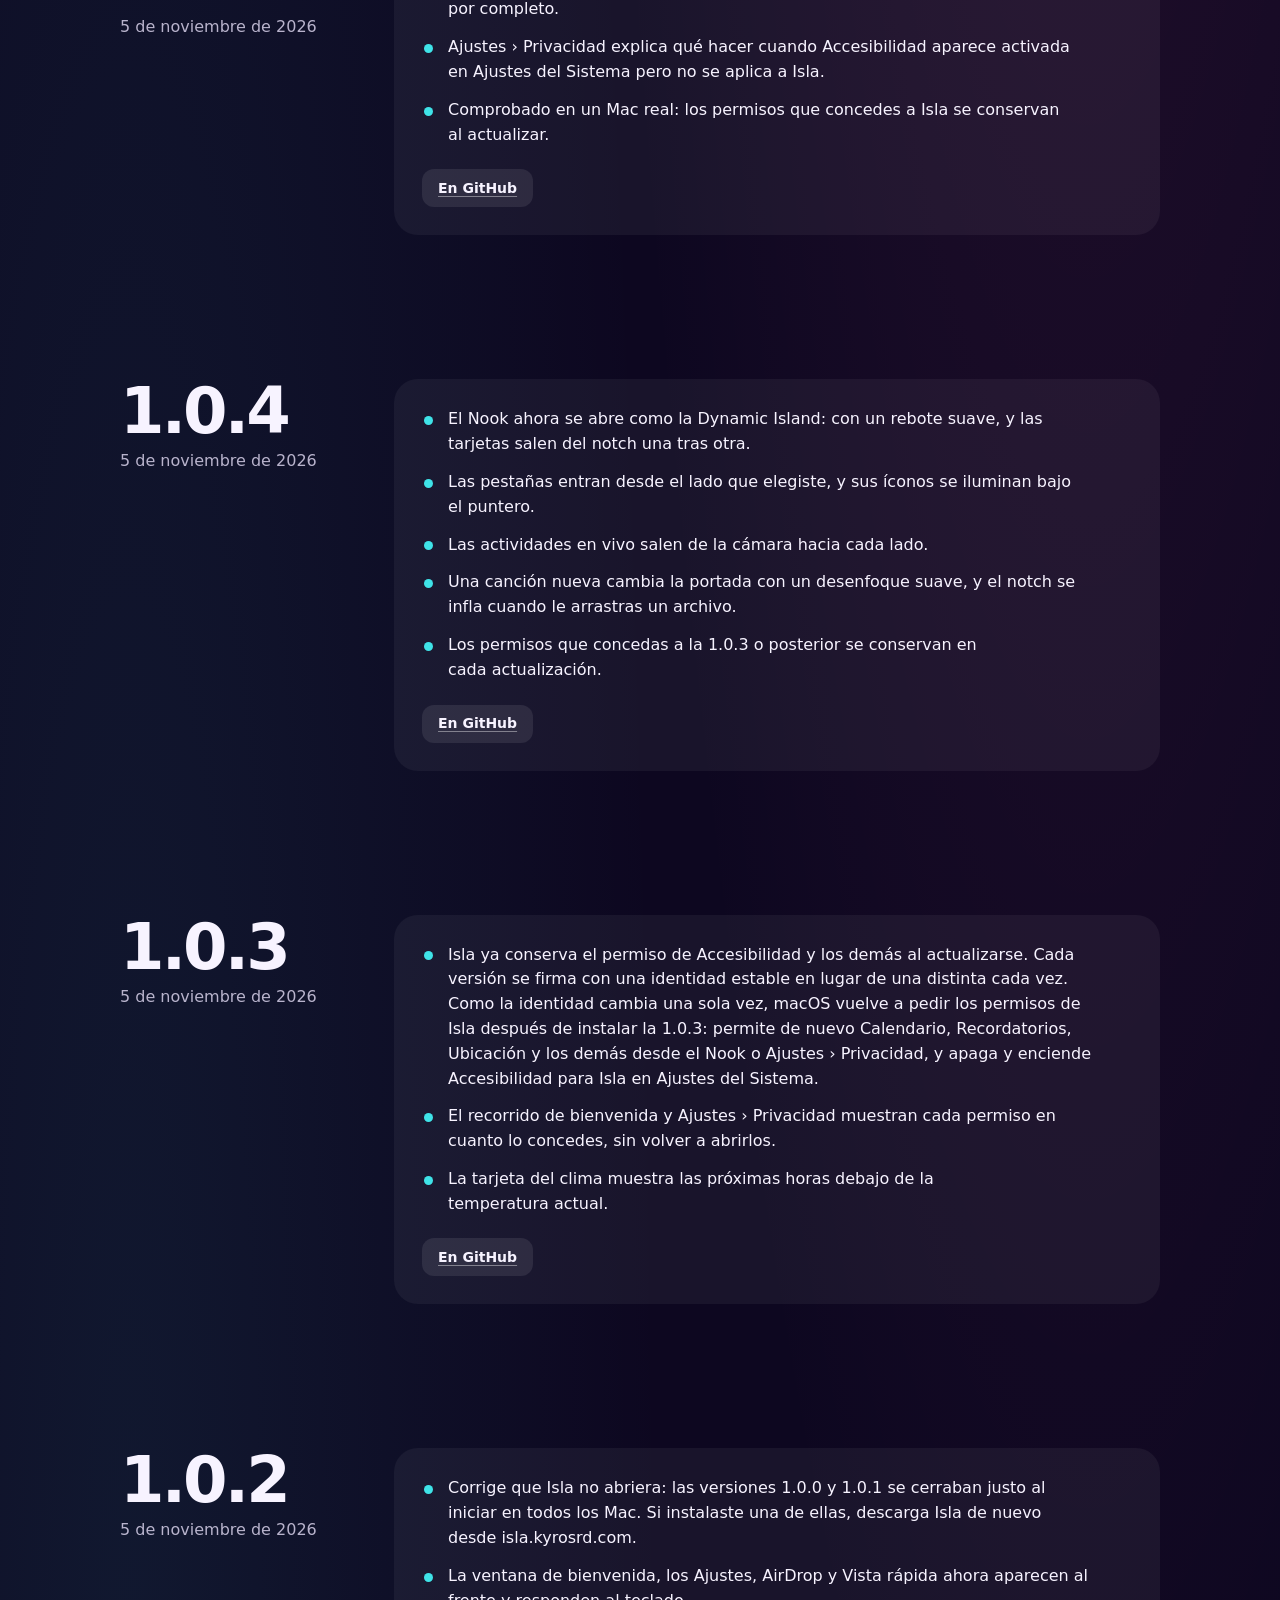
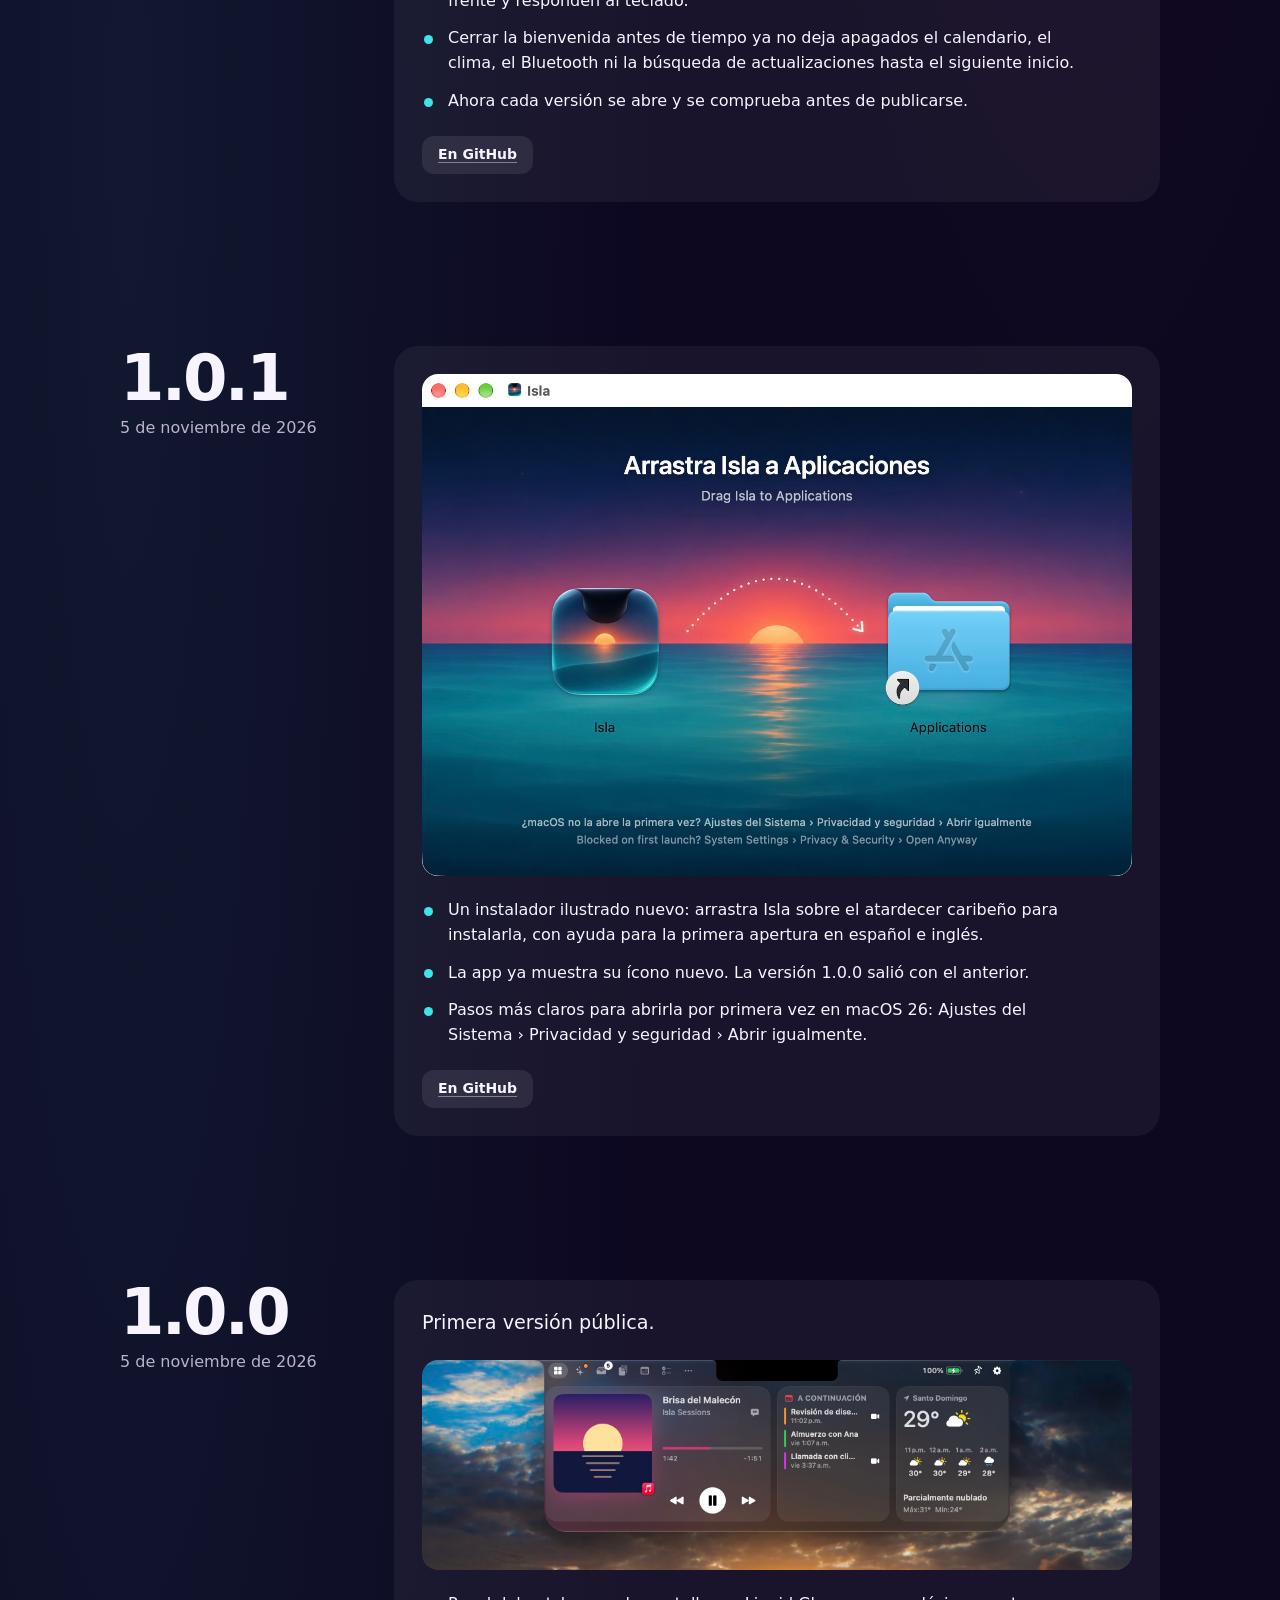
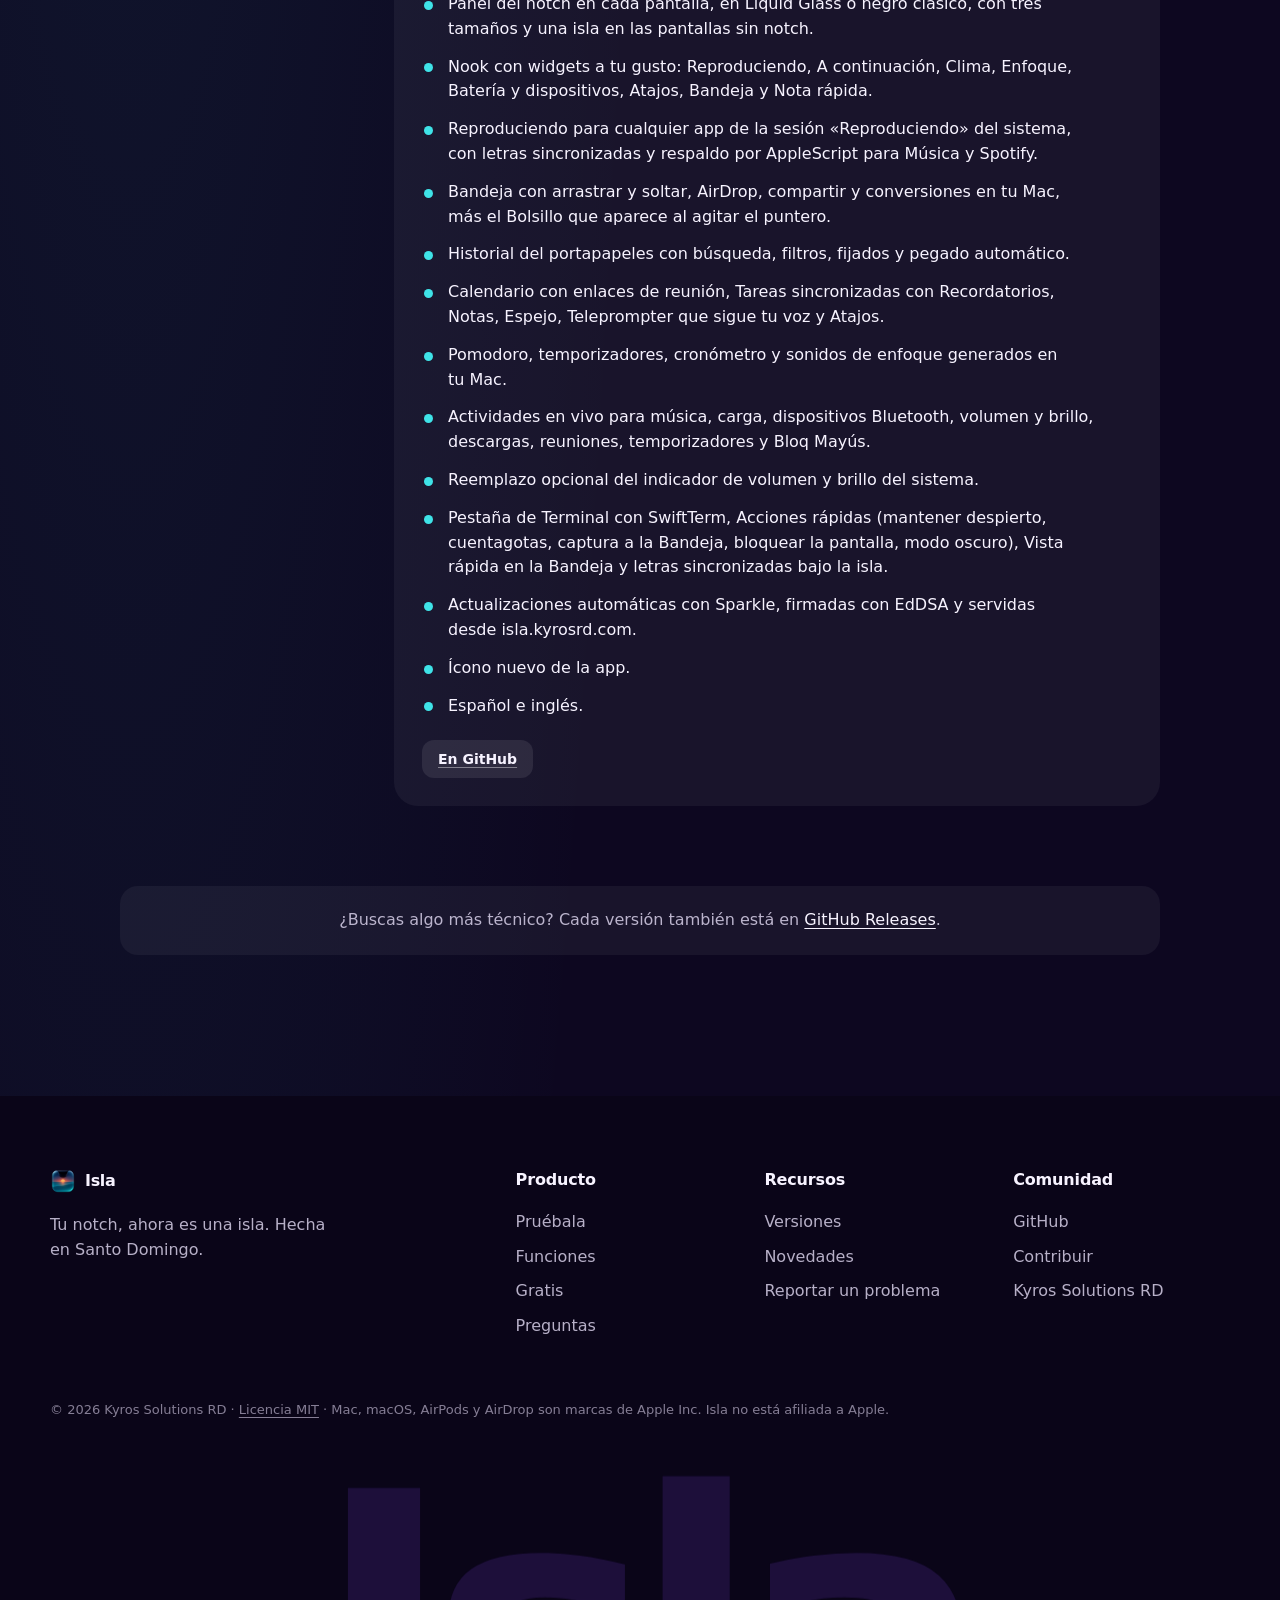
==== commit 72594f1b: "Release 1.1.17" ====
--- a/website/novedades/index.html
+++ b/website/novedades/index.html
@@ -61,7 +61,7 @@
         <div class="log-ctas">
           <a class="btn btn-light btn-lg" href="../downloads/Isla.dmg">
             <svg viewBox="0 0 20 20" width="18" height="18" aria-hidden="true"><path fill="currentColor" d="M10 2a1 1 0 0 1 1 1v8.59l2.3-2.3a1 1 0 1 1 1.4 1.42l-4 4a1 1 0 0 1-1.4 0l-4-4a1 1 0 1 1 1.4-1.42L9 11.59V3a1 1 0 0 1 1-1ZM4 16a1 1 0 1 0 0 2h12a1 1 0 1 0 0-2H4Z"/></svg>
-            <span><span data-i18n="log.cta">Descargar Isla</span> <span data-latest>1.1.16</span></span>
+            <span><span data-i18n="log.cta">Descargar Isla</span> <span data-latest>1.1.17</span></span>
           </a>
           <a class="btn btn-glass btn-lg" href="../updates/appcast.xml" data-i18n="log.feed">Suscribirse por RSS</a>
         </div>
@@ -72,11 +72,33 @@
     <section class="log" id="releases" aria-labelledby="log-list-title">
       <h2 id="log-list-title" class="sr-only" data-i18n="log.list">Todas las versiones</h2>
       <!-- releases:start (generated by scripts/lib/changelog_page.py from CHANGELOG.md and CHANGELOG.es.md) -->
+      <article class="release" id="v1.1.17">
+        <header class="release-head">
+          <h3 class="release-version"><a href="#v1.1.17">1.1.17</a></h3>
+          <time class="release-date" datetime="2026-11-08"><span class="i18n-es">8 de noviembre de 2026</span><span class="i18n-en" lang="en">November 8, 2026</span></time>
+          <span class="release-badge"><span class="i18n-es">Versión actual</span><span class="i18n-en" lang="en">Current version</span></span>
+        </header>
+        <div class="release-body">
+          <div class="i18n-es">
+            <ul>
+              <li><strong>Temporizador compacto.</strong> Un temporizador o un Pomodoro en marcha también se queda con orejas pequeñas: su anillo junto a la cámara y la cuenta atrás al otro lado. Su nombre (Enfoque, Descanso corto o tu etiqueta) aparece unos segundos al empezar o al cambiar de fase, y mientras el puntero descansa sobre la isla.</li>
+            </ul>
+          </div>
+          <div class="i18n-en" lang="en">
+            <ul>
+              <li><strong>A compact timer.</strong> A running timer or Pomodoro now keeps small ears too: its ring by the camera and the countdown on the other side. Its name (Focus, Short Break or your label) shows for a few seconds when it starts or changes phase, and while the pointer rests on the island.</li>
+            </ul>
+          </div>
+          <p class="release-links">
+            <a href="../downloads/Isla.dmg"><span class="i18n-es">Descargar 1.1.17</span><span class="i18n-en" lang="en">Download 1.1.17</span></a>
+            <a href="https://github.com/Kyros-Solutions-RD/isla/releases/tag/v1.1.17"><span class="i18n-es">En GitHub</span><span class="i18n-en" lang="en">On GitHub</span></a>
+          </p>
+        </div>
+      </article>
       <article class="release" id="v1.1.16">
         <header class="release-head">
           <h3 class="release-version"><a href="#v1.1.16">1.1.16</a></h3>
           <time class="release-date" datetime="2026-11-08"><span class="i18n-es">8 de noviembre de 2026</span><span class="i18n-en" lang="en">November 8, 2026</span></time>
-          <span class="release-badge"><span class="i18n-es">Versión actual</span><span class="i18n-en" lang="en">Current version</span></span>
         </header>
         <div class="release-body">
           <div class="i18n-es">
@@ -90,7 +112,6 @@
             </ul>
           </div>
           <p class="release-links">
-            <a href="../downloads/Isla.dmg"><span class="i18n-es">Descargar 1.1.16</span><span class="i18n-en" lang="en">Download 1.1.16</span></a>
             <a href="https://github.com/Kyros-Solutions-RD/isla/releases/tag/v1.1.16"><span class="i18n-es">En GitHub</span><span class="i18n-en" lang="en">On GitHub</span></a>
           </p>
         </div>
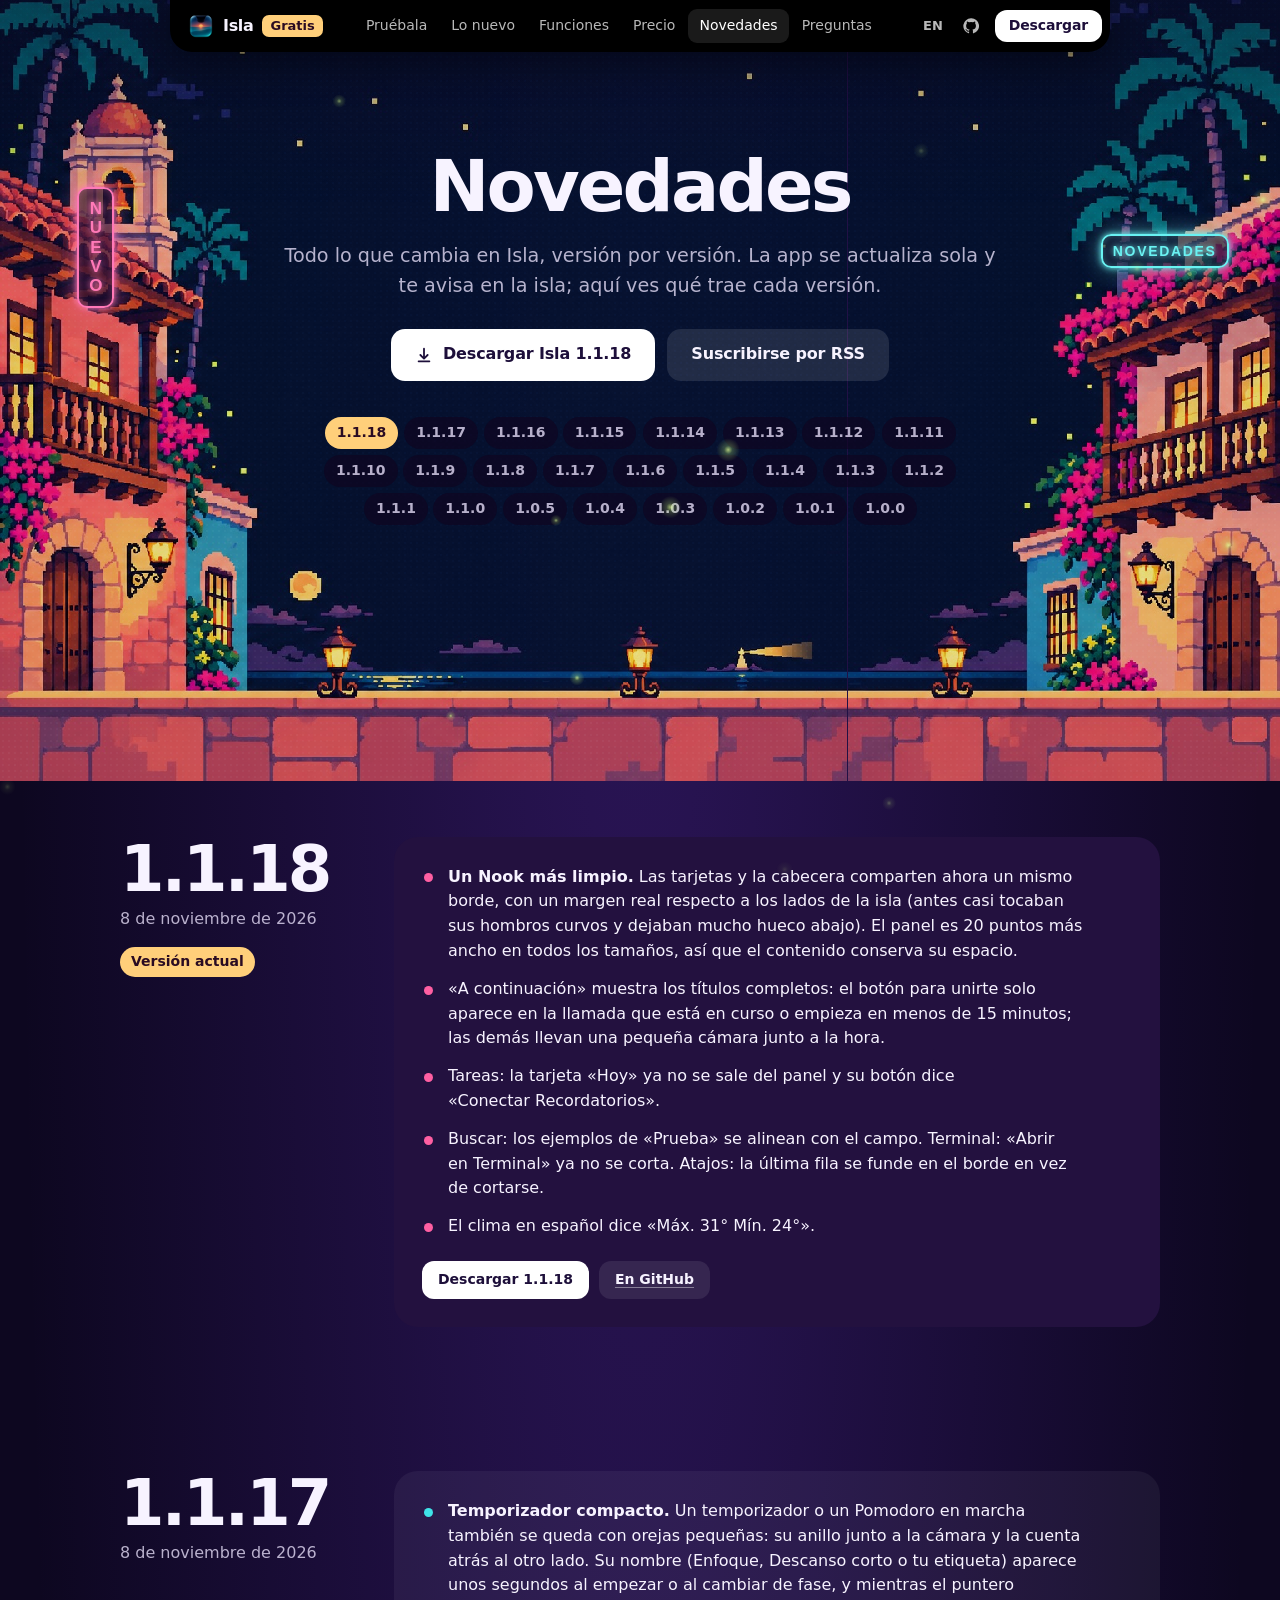
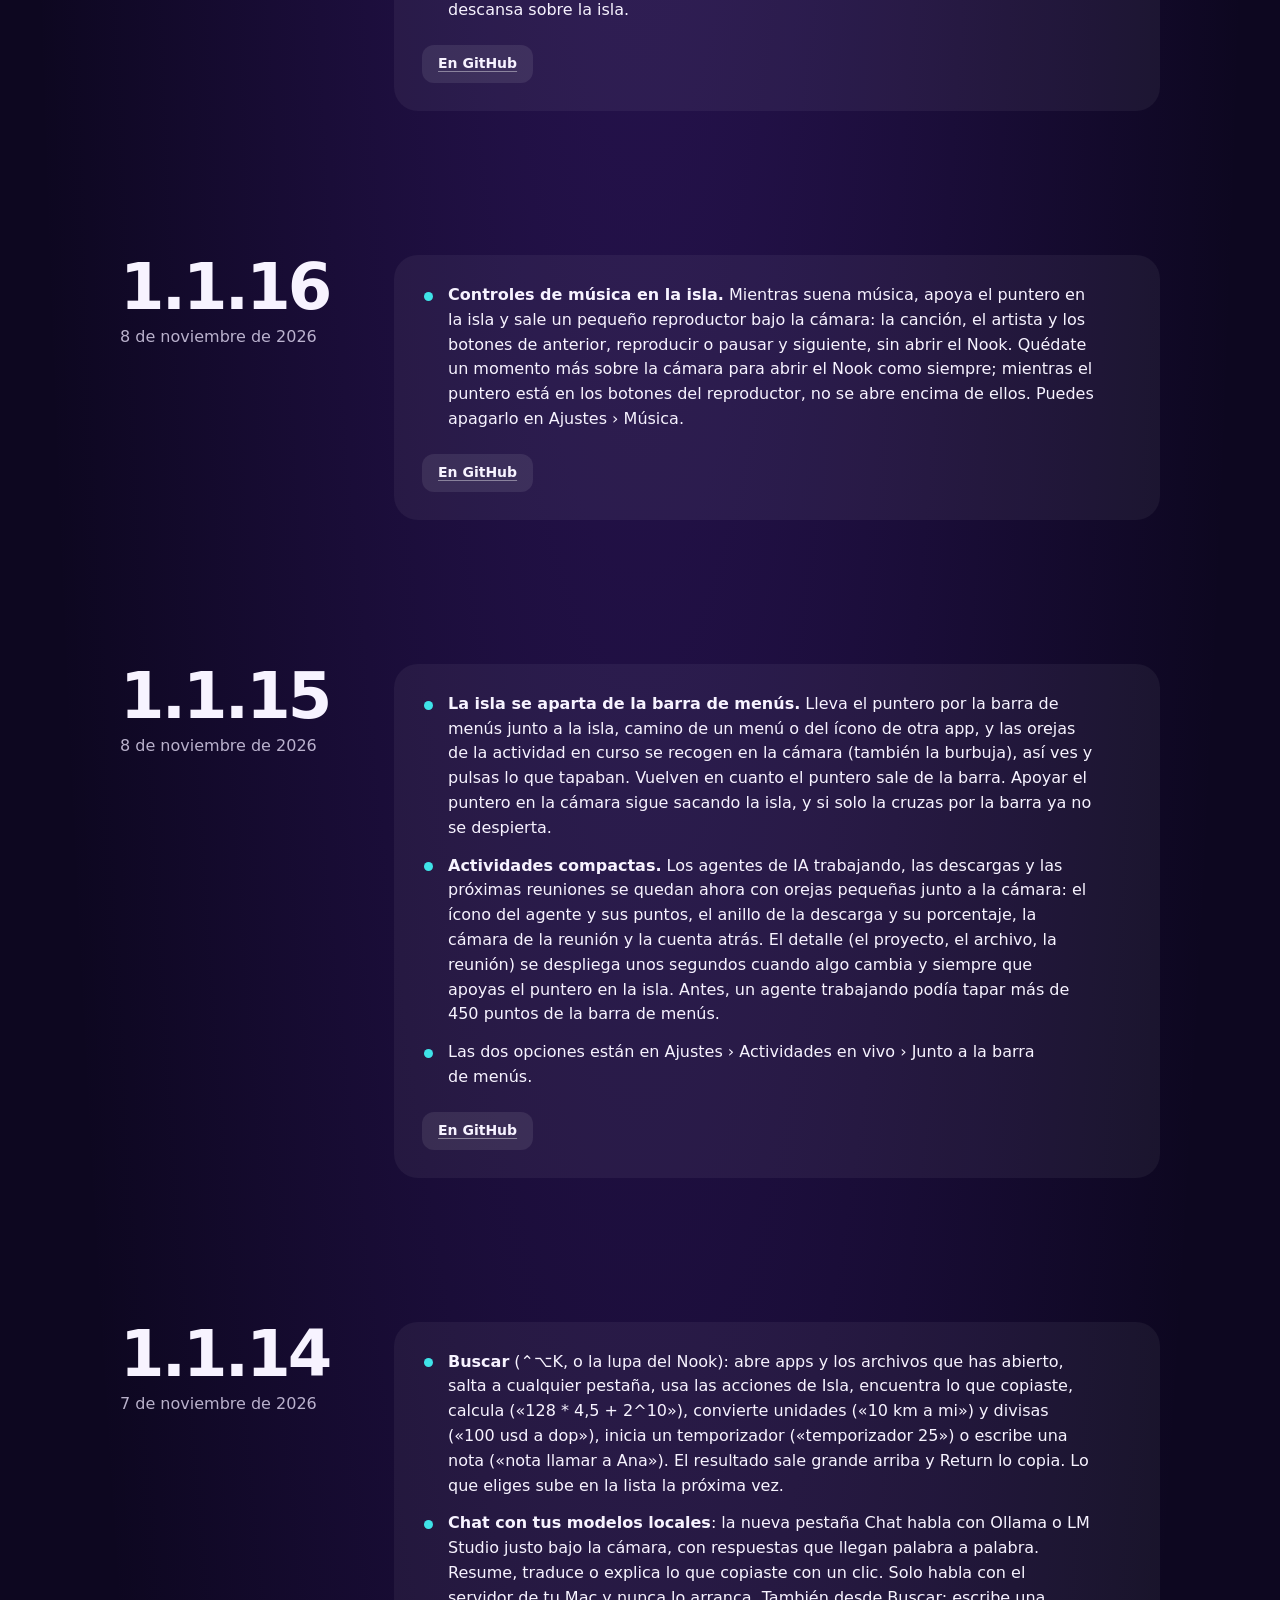
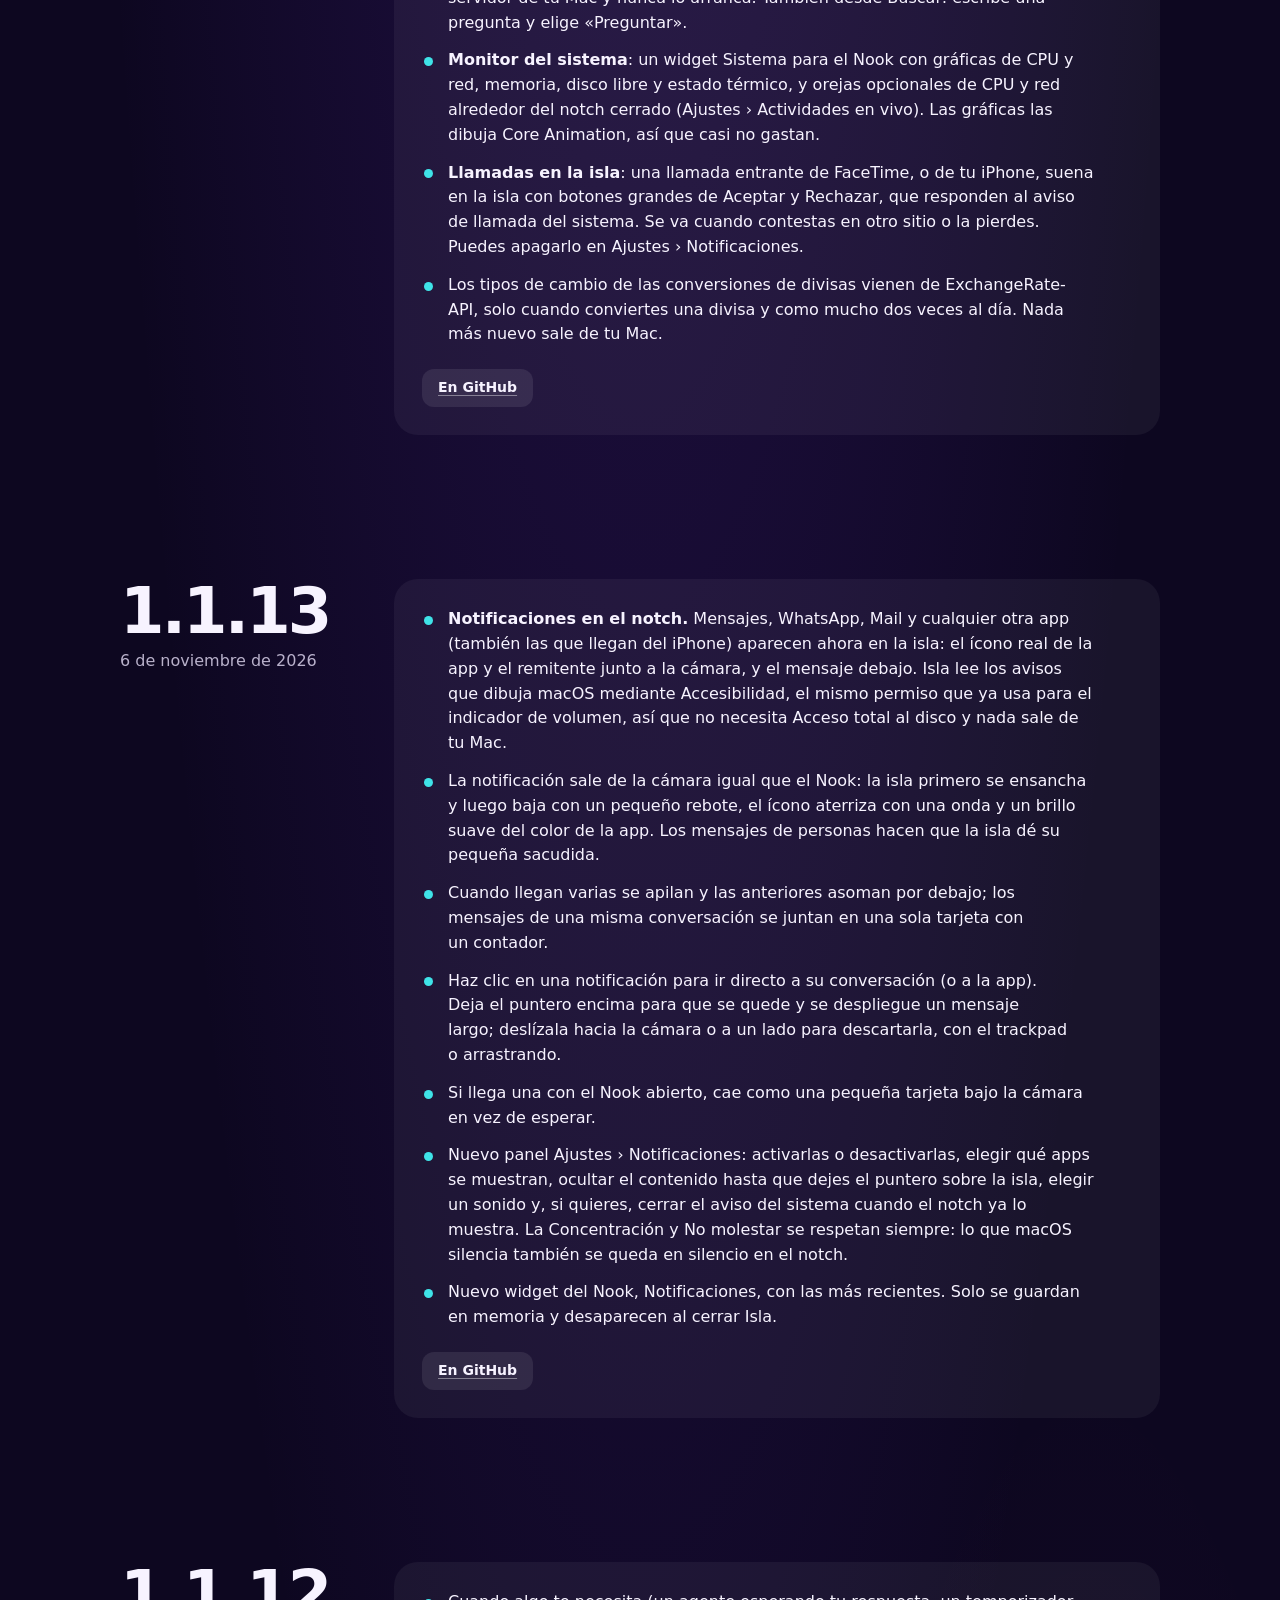
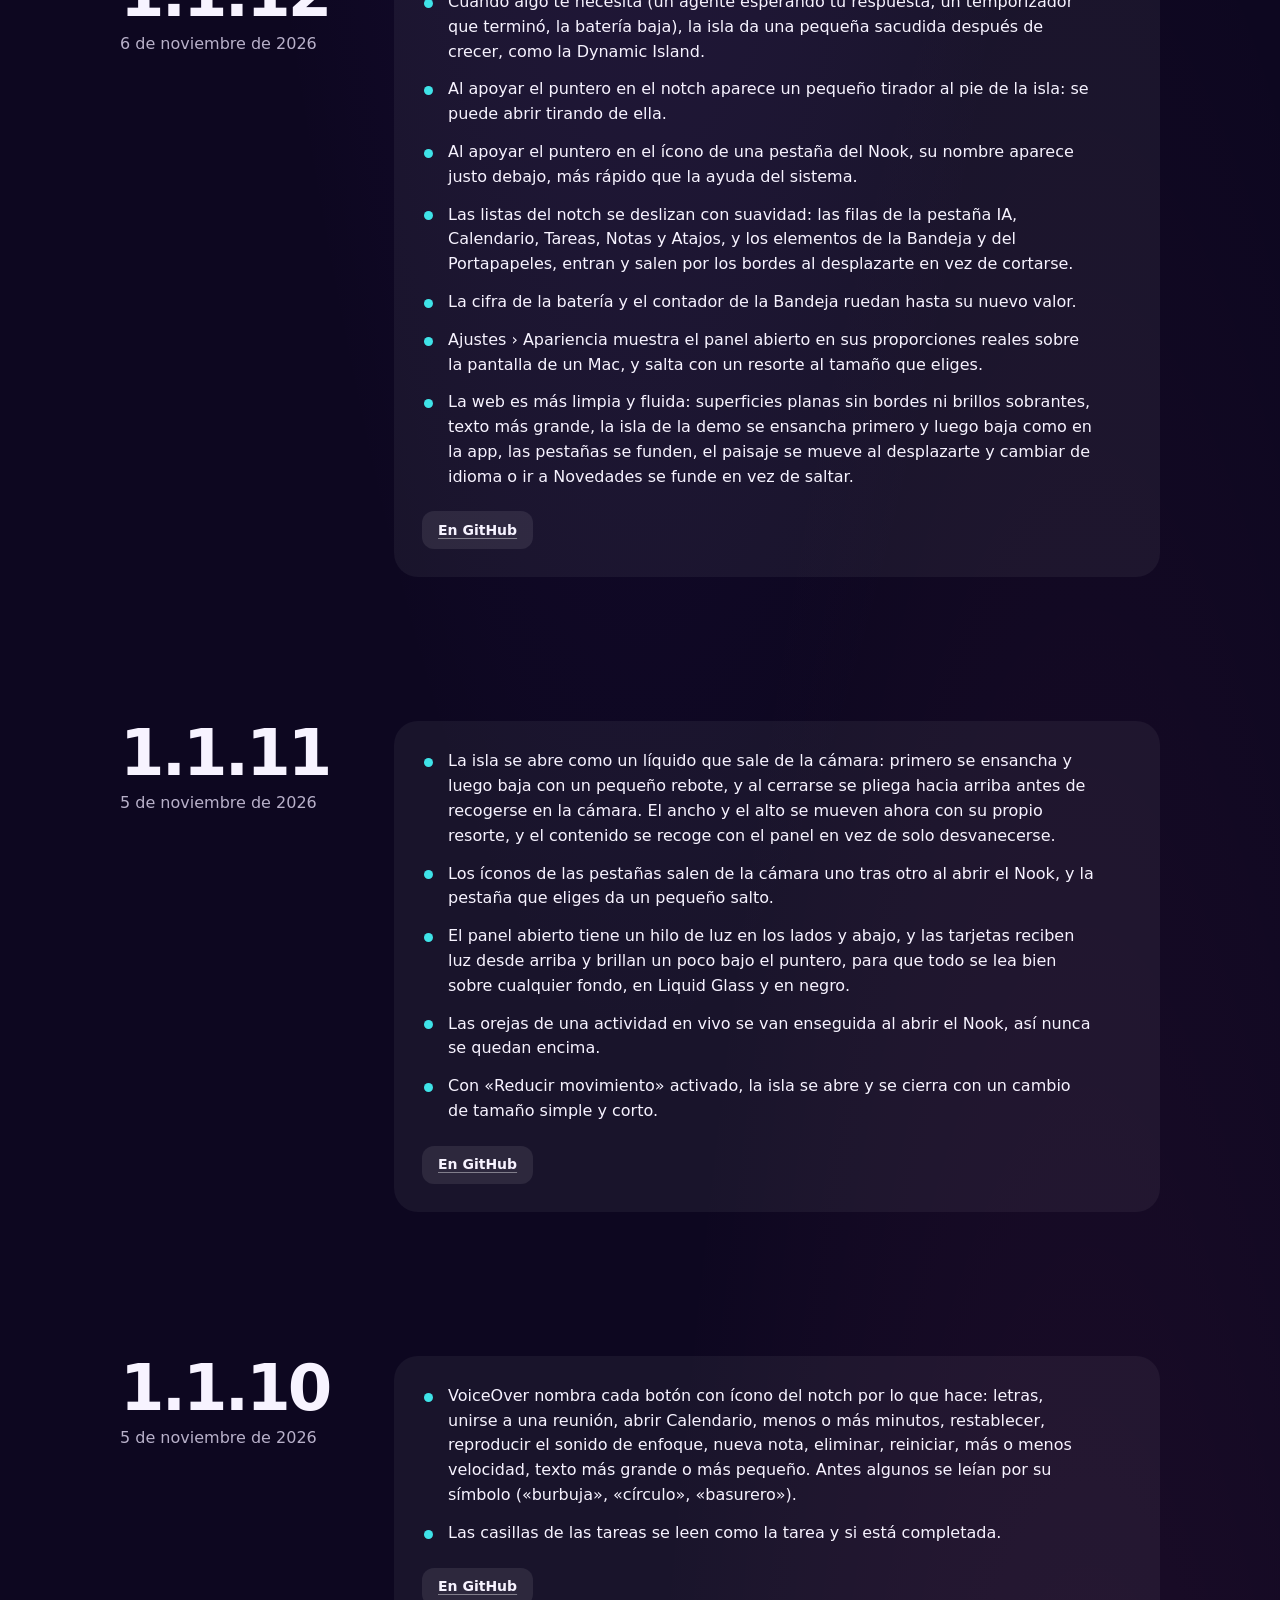
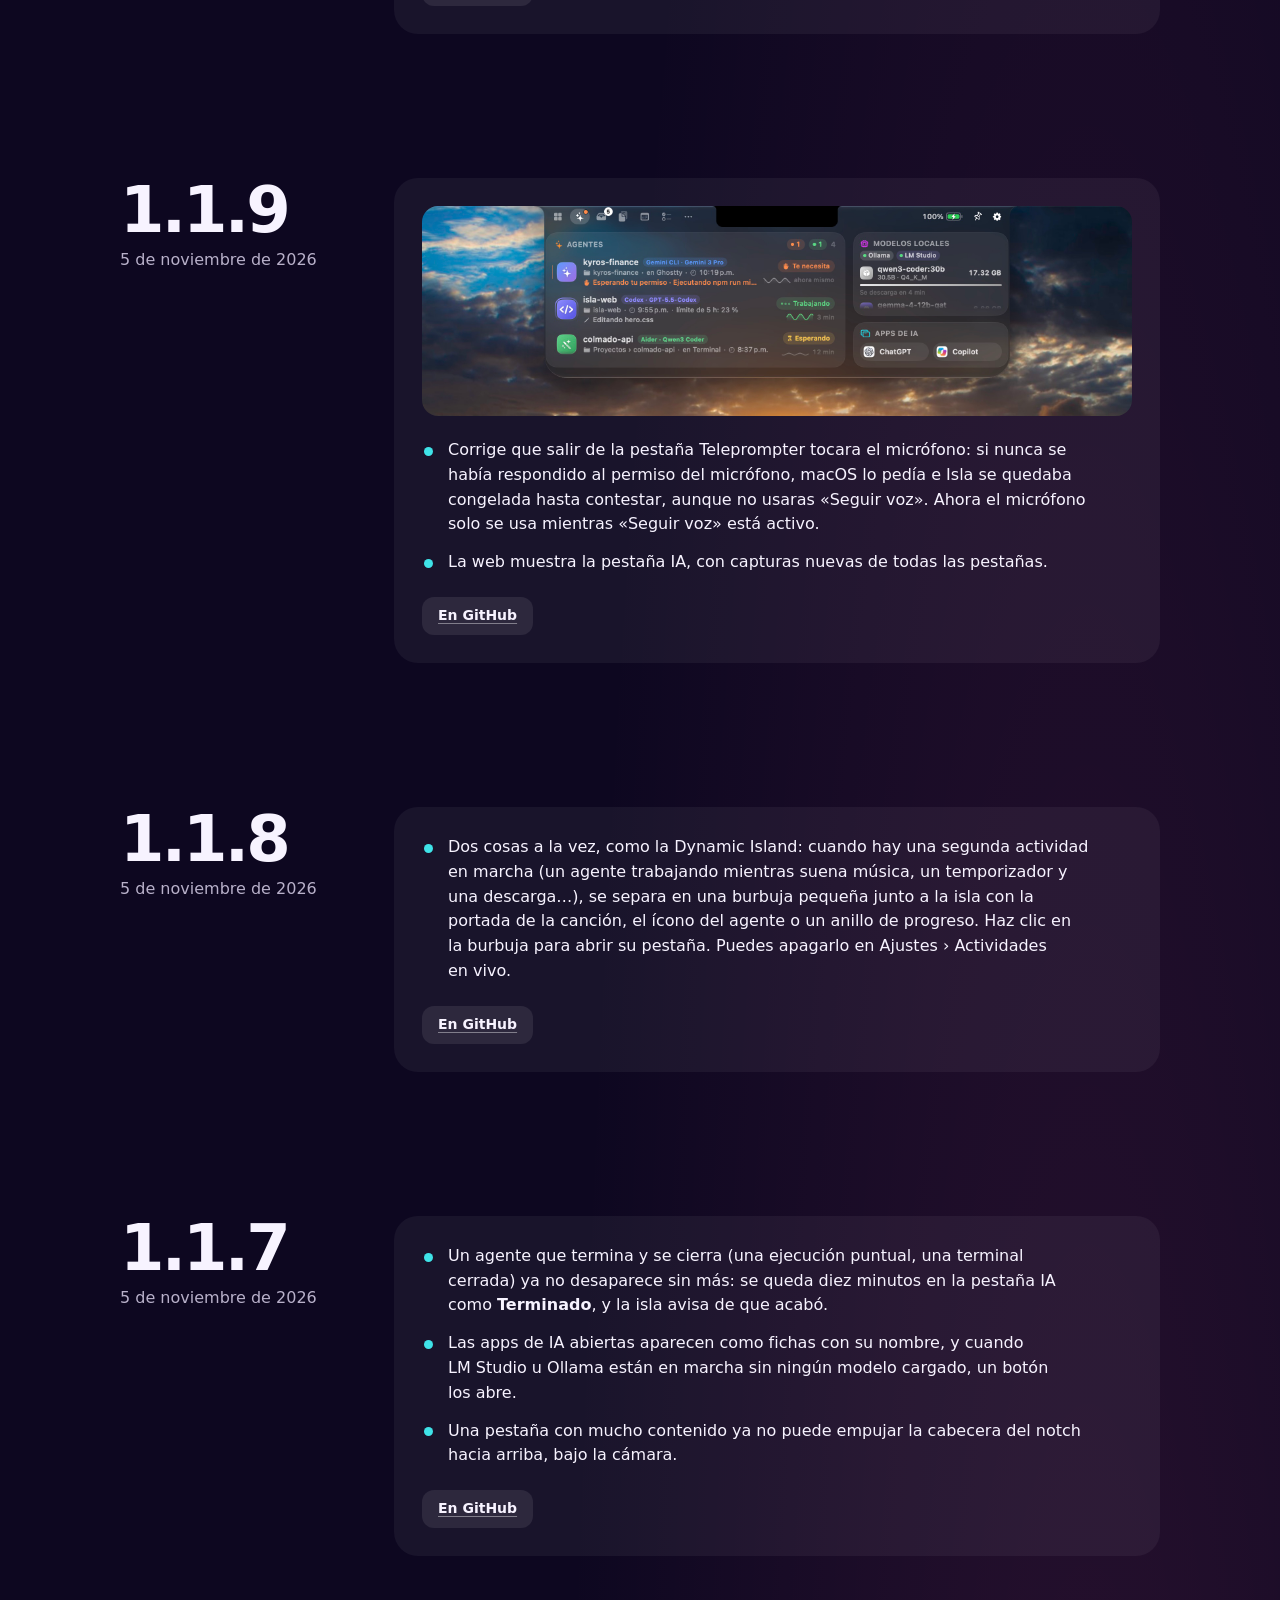
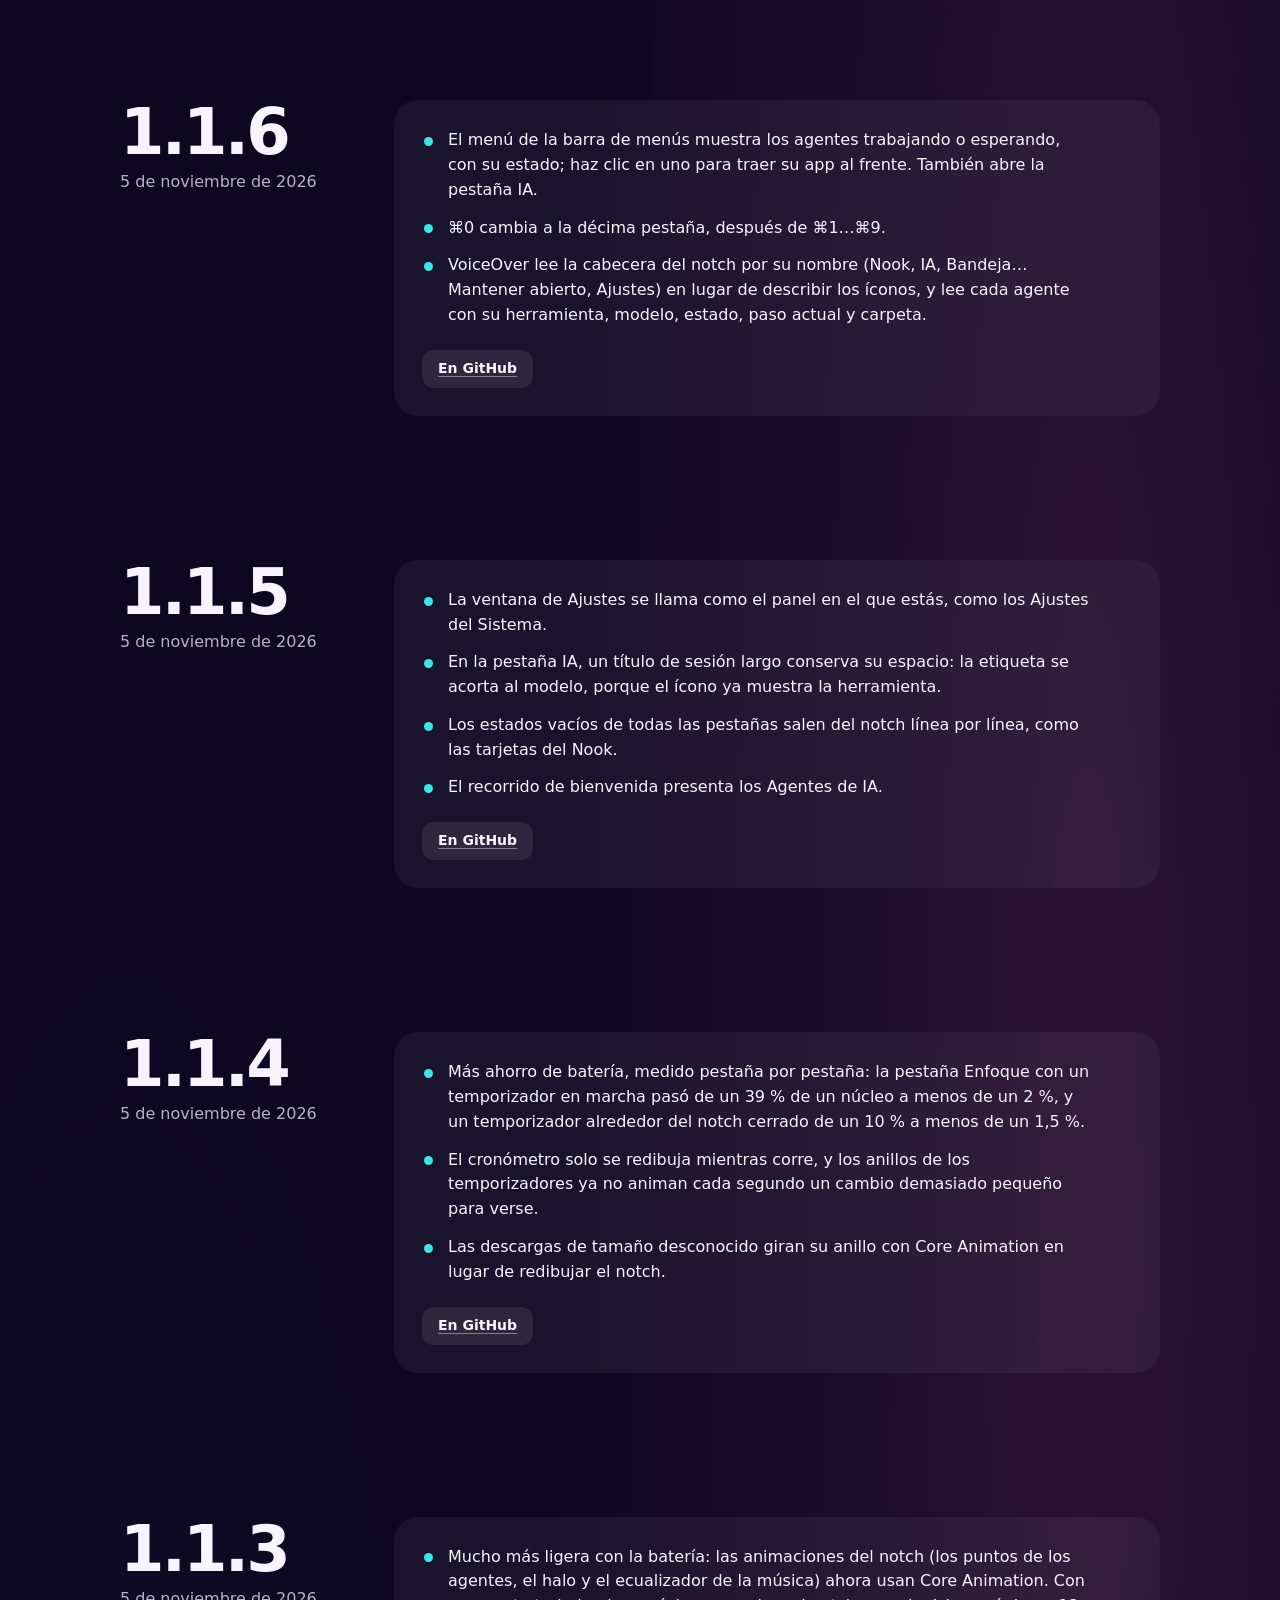
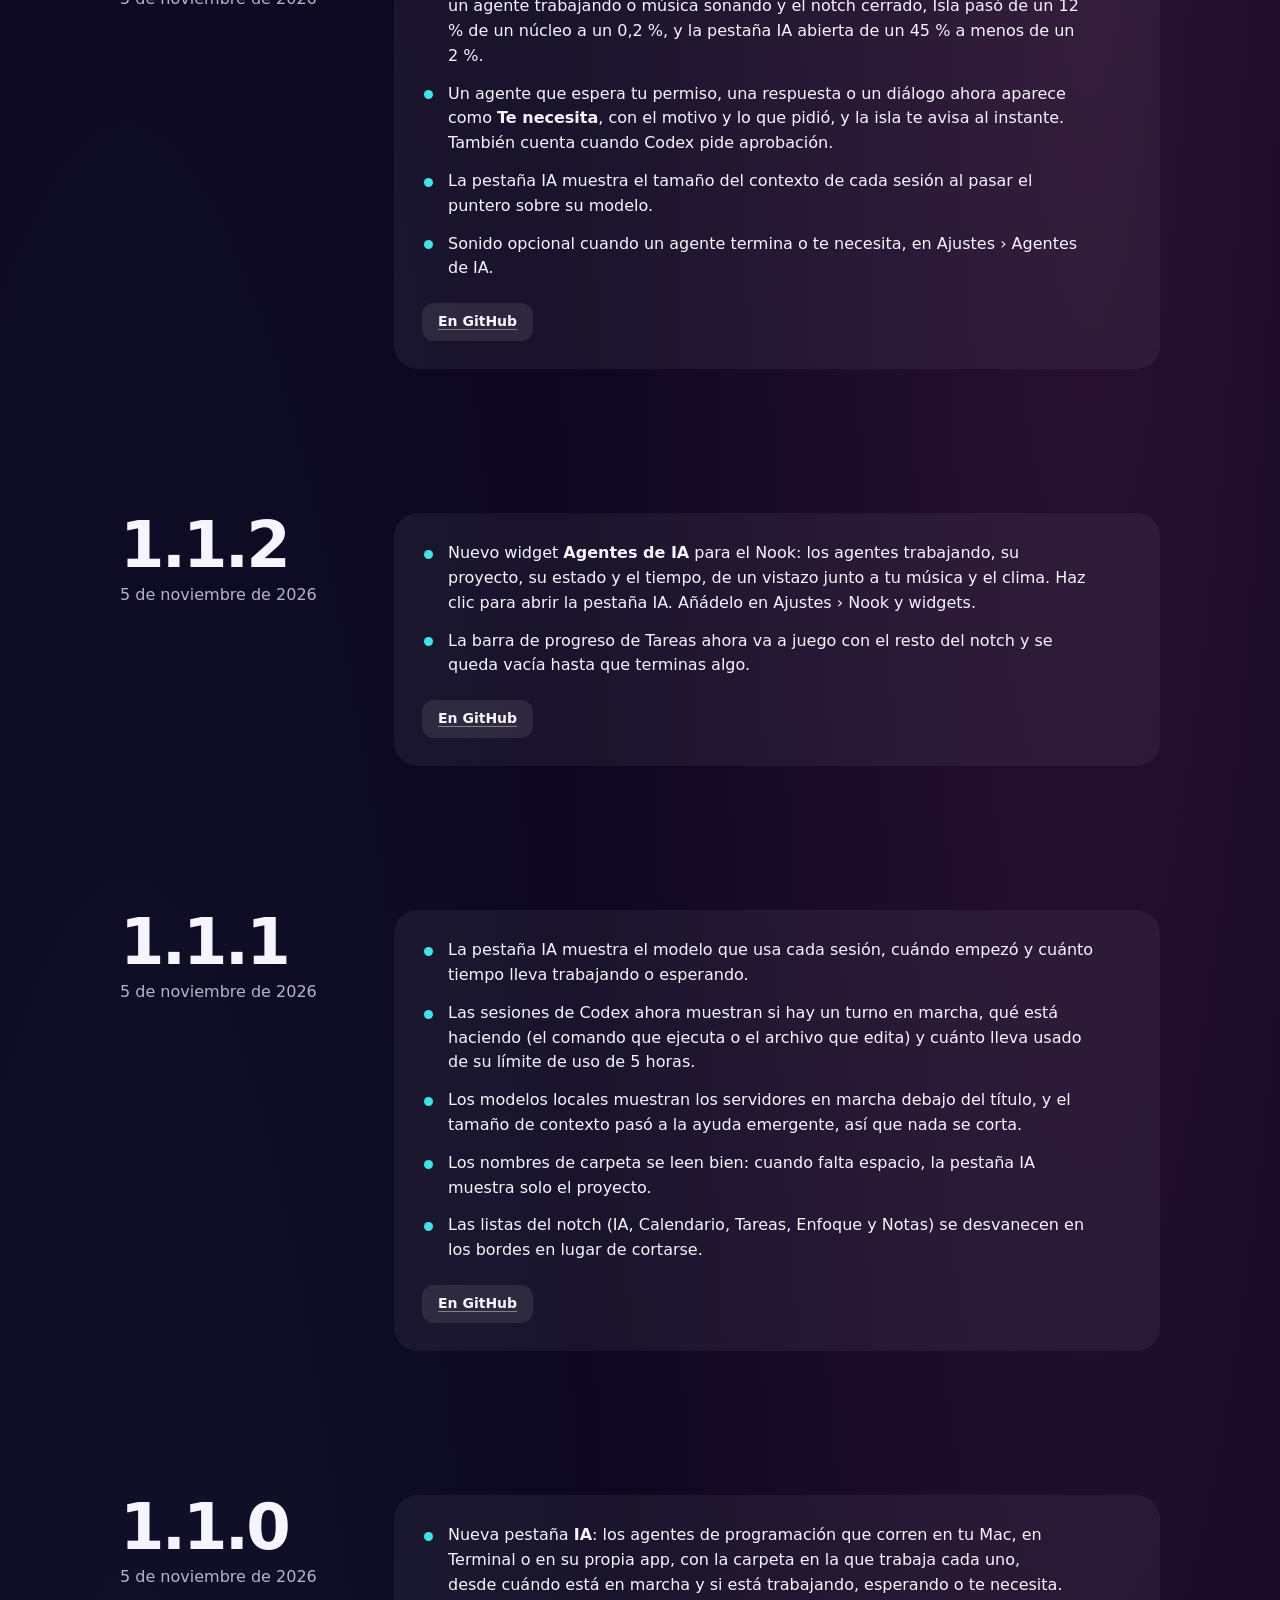
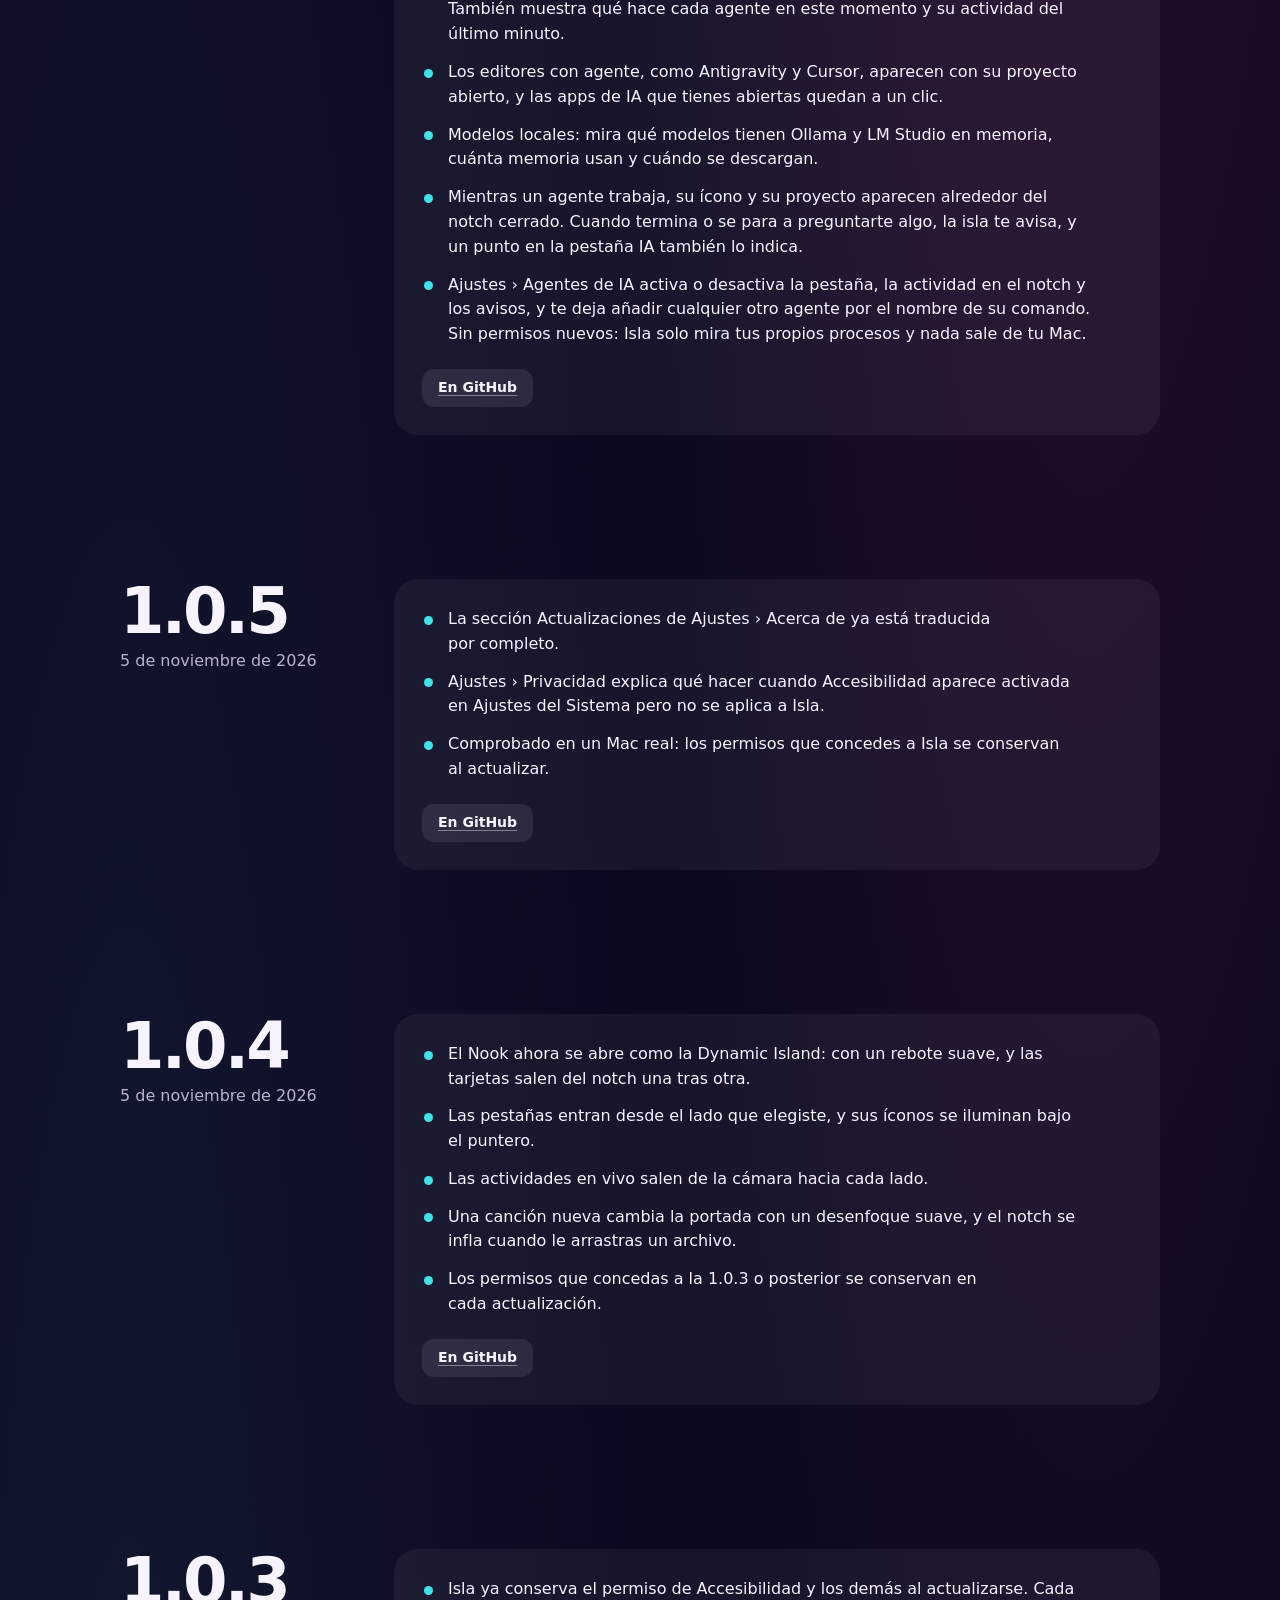
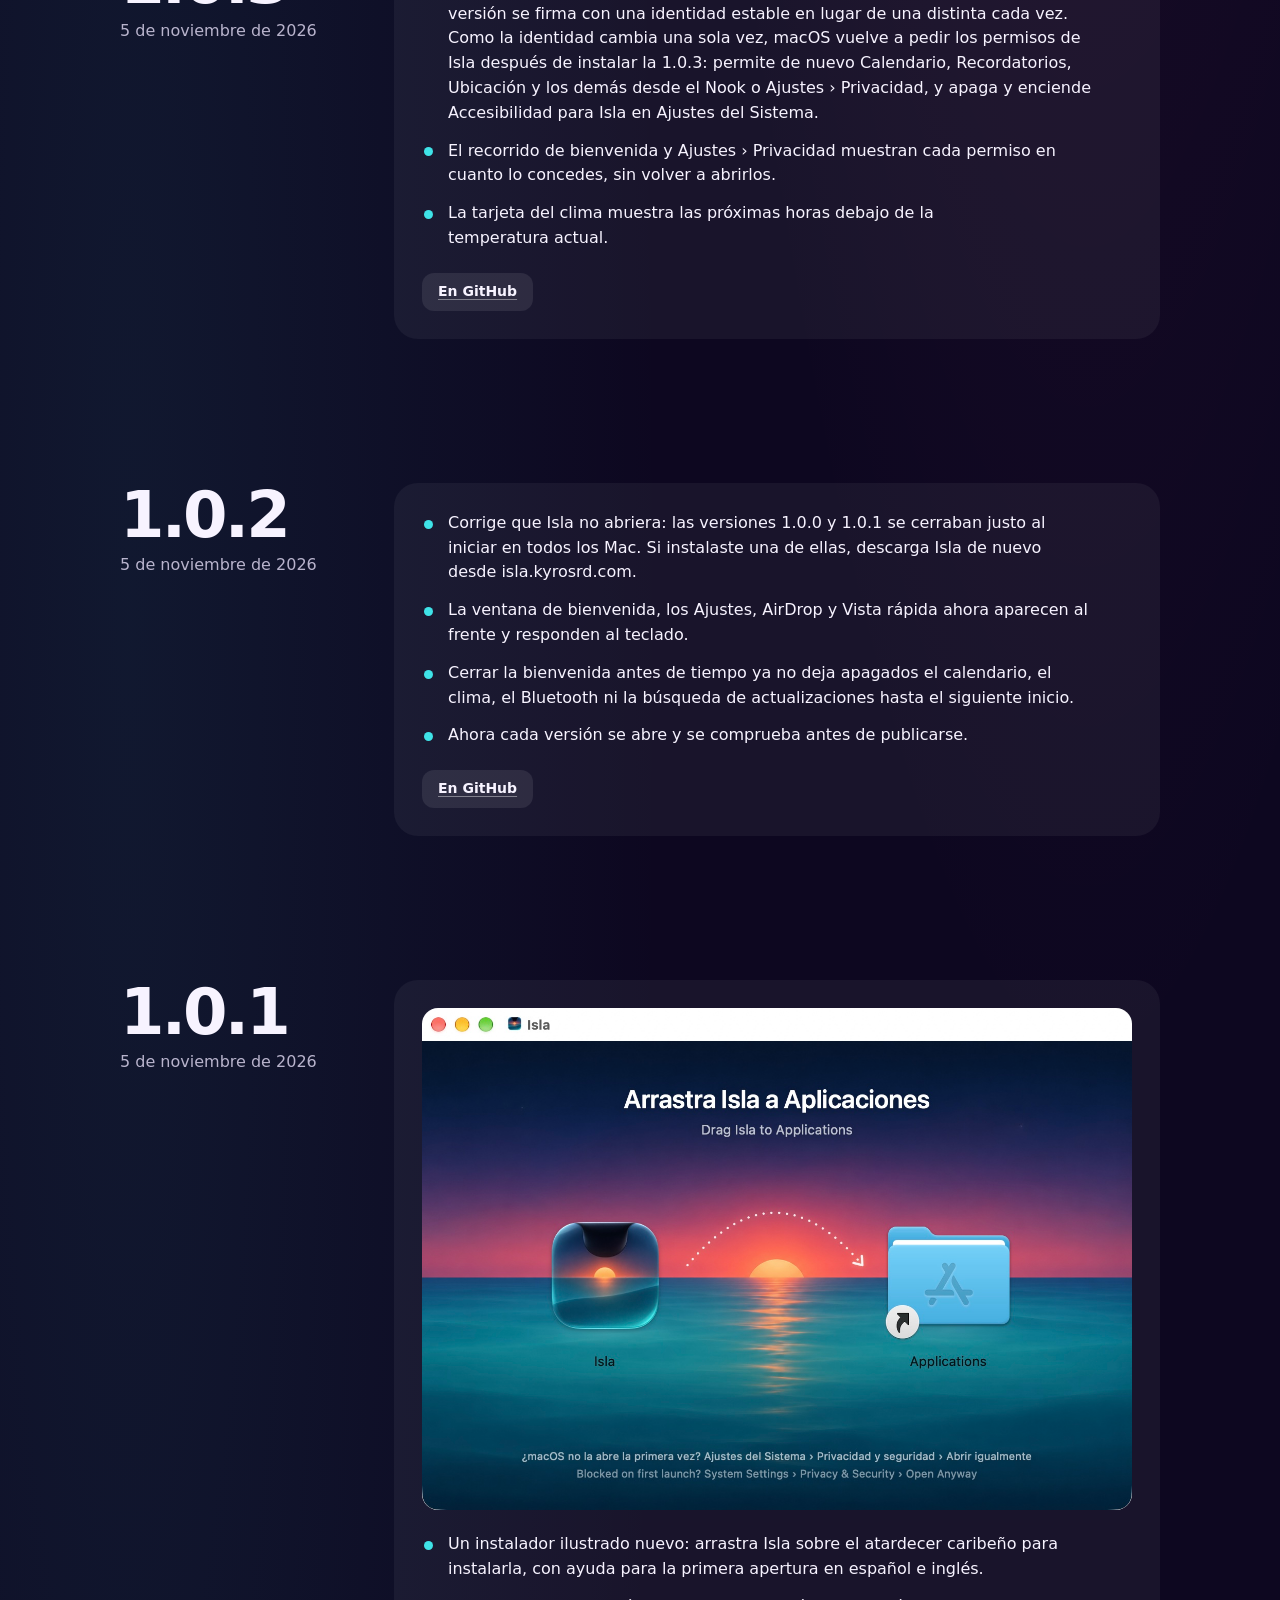
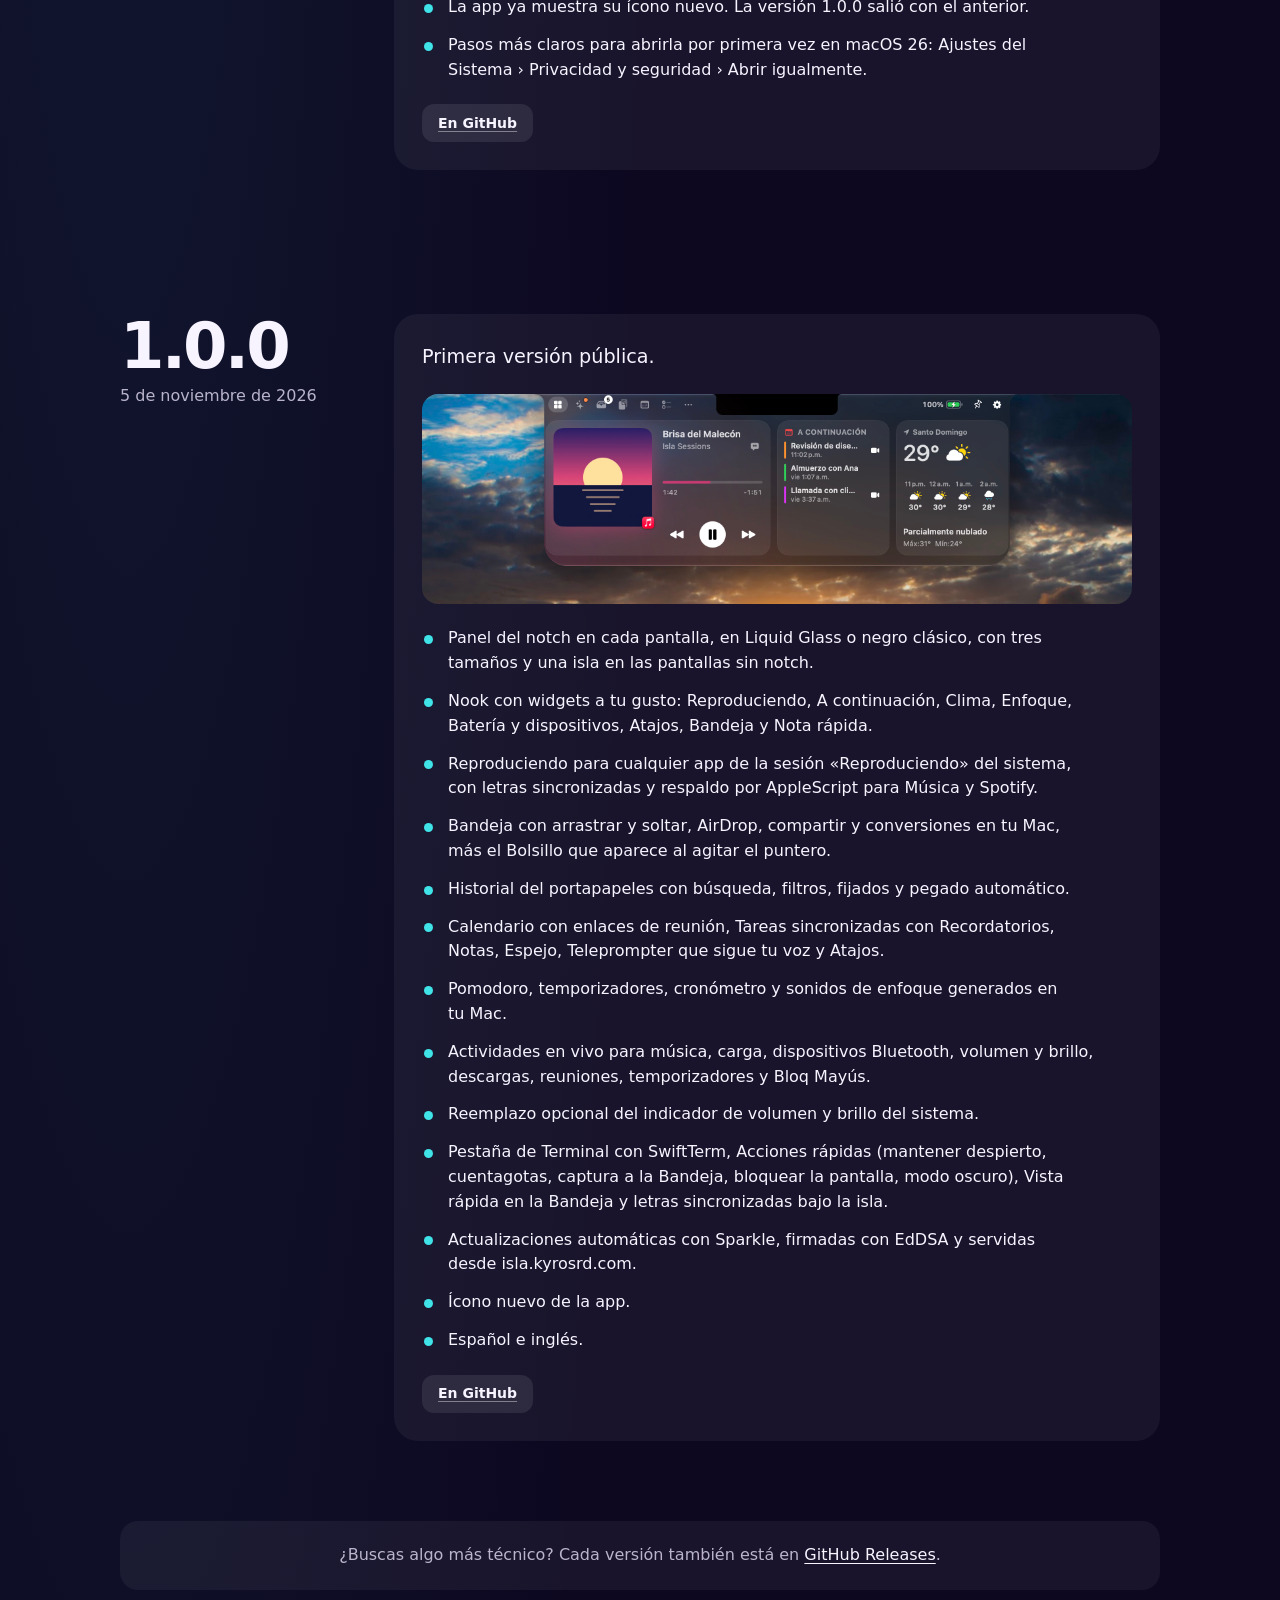
==== commit 839c73f0: "Release 1.1.18" ====
--- a/website/novedades/index.html
+++ b/website/novedades/index.html
@@ -61,7 +61,7 @@
         <div class="log-ctas">
           <a class="btn btn-light btn-lg" href="../downloads/Isla.dmg">
             <svg viewBox="0 0 20 20" width="18" height="18" aria-hidden="true"><path fill="currentColor" d="M10 2a1 1 0 0 1 1 1v8.59l2.3-2.3a1 1 0 1 1 1.4 1.42l-4 4a1 1 0 0 1-1.4 0l-4-4a1 1 0 1 1 1.4-1.42L9 11.59V3a1 1 0 0 1 1-1ZM4 16a1 1 0 1 0 0 2h12a1 1 0 1 0 0-2H4Z"/></svg>
-            <span><span data-i18n="log.cta">Descargar Isla</span> <span data-latest>1.1.17</span></span>
+            <span><span data-i18n="log.cta">Descargar Isla</span> <span data-latest>1.1.18</span></span>
           </a>
           <a class="btn btn-glass btn-lg" href="../updates/appcast.xml" data-i18n="log.feed">Suscribirse por RSS</a>
         </div>
@@ -72,11 +72,41 @@
     <section class="log" id="releases" aria-labelledby="log-list-title">
       <h2 id="log-list-title" class="sr-only" data-i18n="log.list">Todas las versiones</h2>
       <!-- releases:start (generated by scripts/lib/changelog_page.py from CHANGELOG.md and CHANGELOG.es.md) -->
+      <article class="release" id="v1.1.18">
+        <header class="release-head">
+          <h3 class="release-version"><a href="#v1.1.18">1.1.18</a></h3>
+          <time class="release-date" datetime="2026-11-08"><span class="i18n-es">8 de noviembre de 2026</span><span class="i18n-en" lang="en">November 8, 2026</span></time>
+          <span class="release-badge"><span class="i18n-es">Versión actual</span><span class="i18n-en" lang="en">Current version</span></span>
+        </header>
+        <div class="release-body">
+          <div class="i18n-es">
+            <ul>
+              <li><strong>Un Nook más limpio.</strong> Las tarjetas y la cabecera comparten ahora un mismo borde, con un margen real respecto a los lados de la isla (antes casi tocaban sus hombros curvos y dejaban mucho hueco abajo). El panel es 20 puntos más ancho en todos los tamaños, así que el contenido conserva su espacio.</li>
+              <li>«A continuación» muestra los títulos completos: el botón para unirte solo aparece en la llamada que está en curso o empieza en menos de 15 minutos; las demás llevan una pequeña cámara junto a la hora.</li>
+              <li>Tareas: la tarjeta «Hoy» ya no se sale del panel y su botón dice «Conectar Recordatorios».</li>
+              <li>Buscar: los ejemplos de «Prueba» se alinean con el campo. Terminal: «Abrir en Terminal» ya no se corta. Atajos: la última fila se funde en el borde en vez de cortarse.</li>
+              <li>El clima en español dice «Máx. 31°  Mín. 24°».</li>
+            </ul>
+          </div>
+          <div class="i18n-en" lang="en">
+            <ul>
+              <li><strong>A cleaner Nook.</strong> The cards and the header now sit on one edge with a real margin from the island's sides (they used to almost touch its curved shoulders while leaving a wide gap below). The panel is 20 points wider in every size, so the content keeps its room.</li>
+              <li>Up Next shows full event titles: the join button appears only for a call that is on or starts within 15 minutes; the others show a small camera beside their time.</li>
+              <li>Tasks: the Today card no longer runs off the panel, and its button reads "Connect Reminders".</li>
+              <li>Search: the "Try" examples line up with the field. Terminal: "Open in Terminal" is no longer cut. Shortcuts: the last row fades at the edge instead of being cut.</li>
+              <li>Weather in Spanish reads "Máx. 31°  Mín. 24°".</li>
+            </ul>
+          </div>
+          <p class="release-links">
+            <a href="../downloads/Isla.dmg"><span class="i18n-es">Descargar 1.1.18</span><span class="i18n-en" lang="en">Download 1.1.18</span></a>
+            <a href="https://github.com/Kyros-Solutions-RD/isla/releases/tag/v1.1.18"><span class="i18n-es">En GitHub</span><span class="i18n-en" lang="en">On GitHub</span></a>
+          </p>
+        </div>
+      </article>
       <article class="release" id="v1.1.17">
         <header class="release-head">
           <h3 class="release-version"><a href="#v1.1.17">1.1.17</a></h3>
           <time class="release-date" datetime="2026-11-08"><span class="i18n-es">8 de noviembre de 2026</span><span class="i18n-en" lang="en">November 8, 2026</span></time>
-          <span class="release-badge"><span class="i18n-es">Versión actual</span><span class="i18n-en" lang="en">Current version</span></span>
         </header>
         <div class="release-body">
           <div class="i18n-es">
@@ -90,7 +120,6 @@
             </ul>
           </div>
           <p class="release-links">
-            <a href="../downloads/Isla.dmg"><span class="i18n-es">Descargar 1.1.17</span><span class="i18n-en" lang="en">Download 1.1.17</span></a>
             <a href="https://github.com/Kyros-Solutions-RD/isla/releases/tag/v1.1.17"><span class="i18n-es">En GitHub</span><span class="i18n-en" lang="en">On GitHub</span></a>
           </p>
         </div>
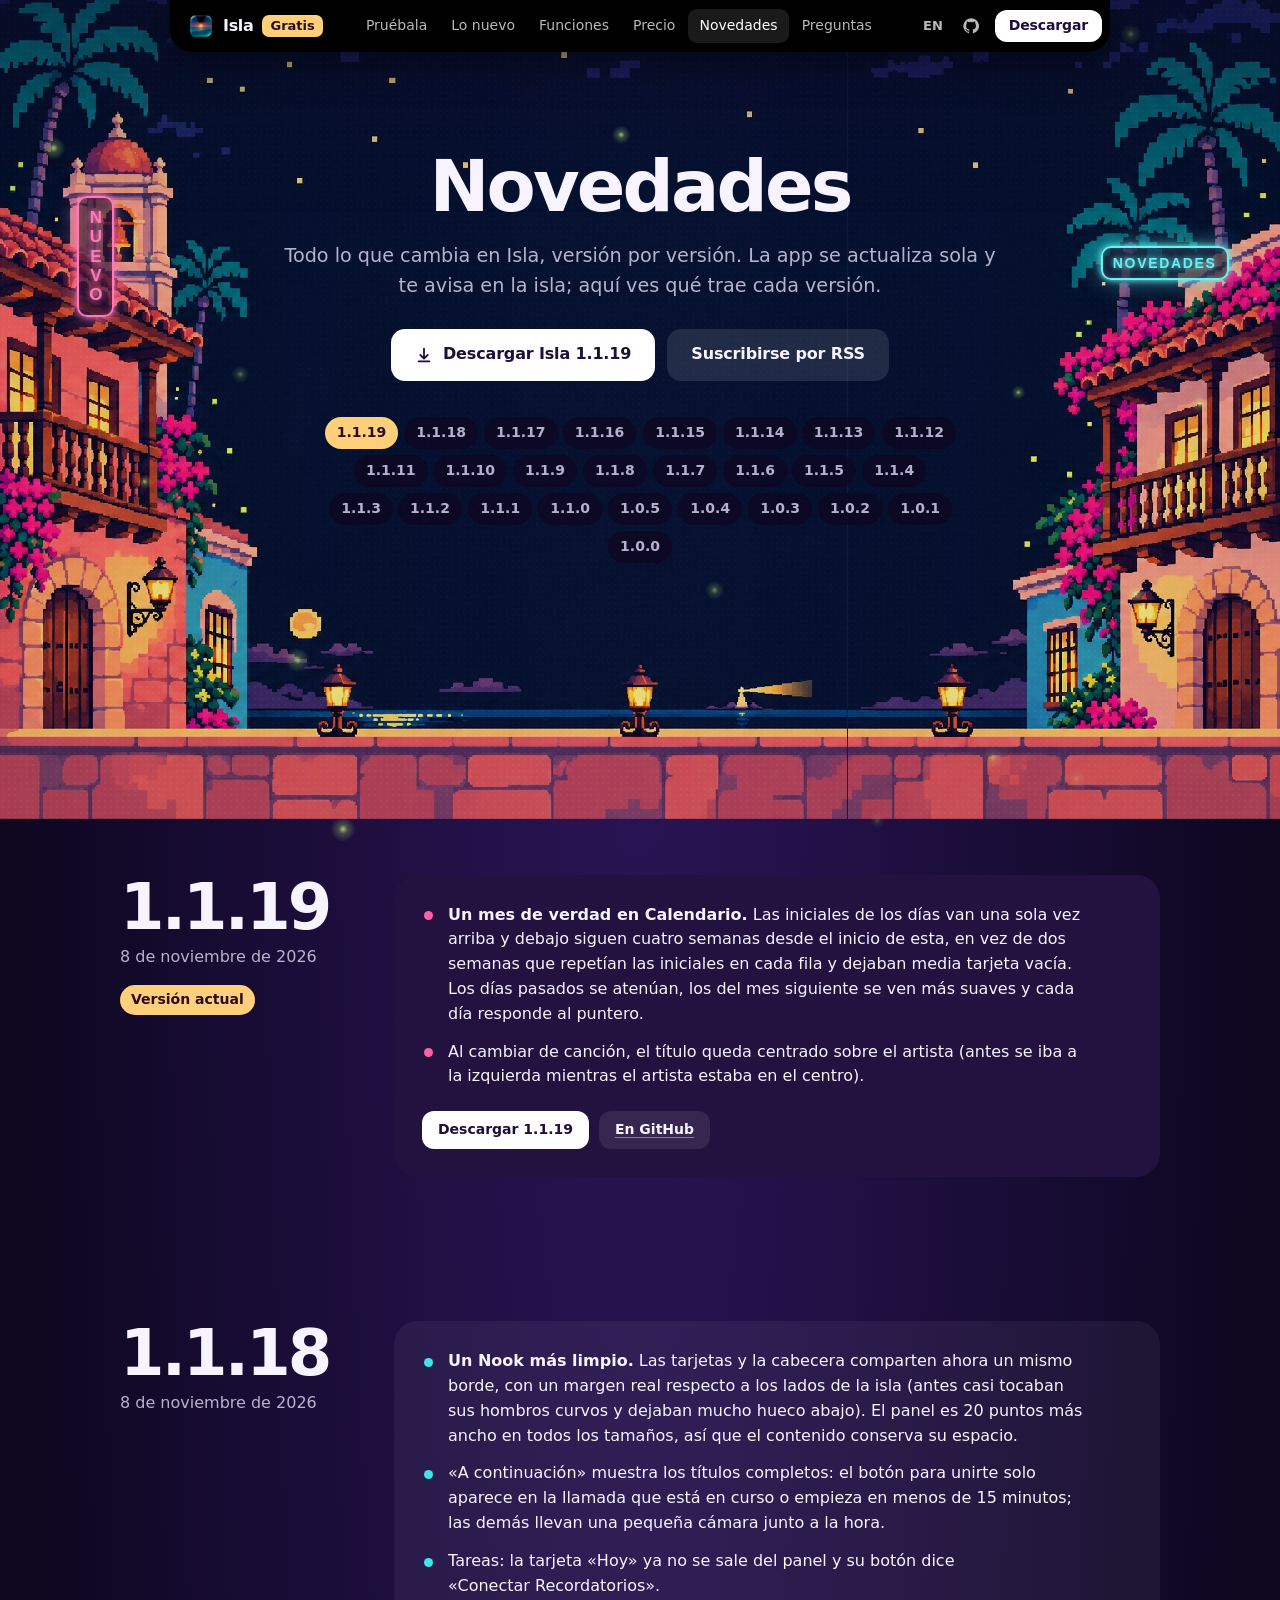
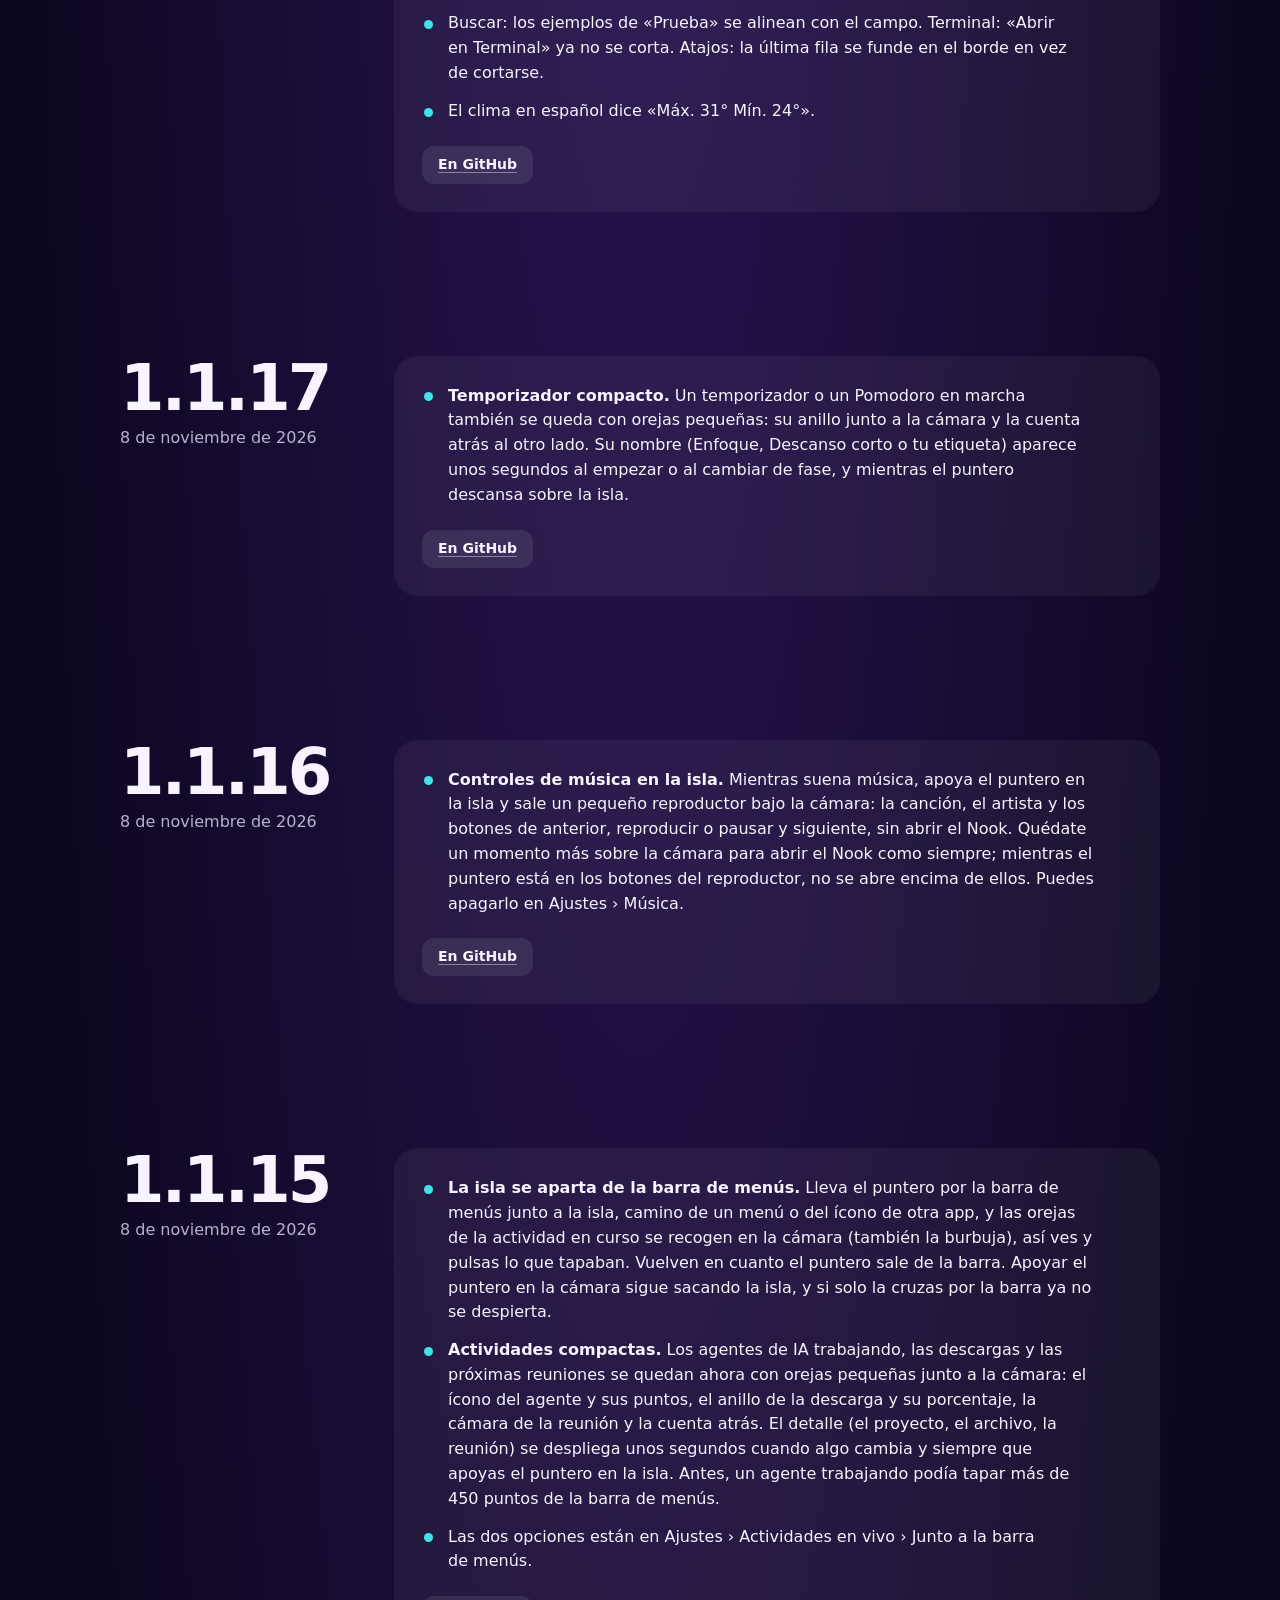
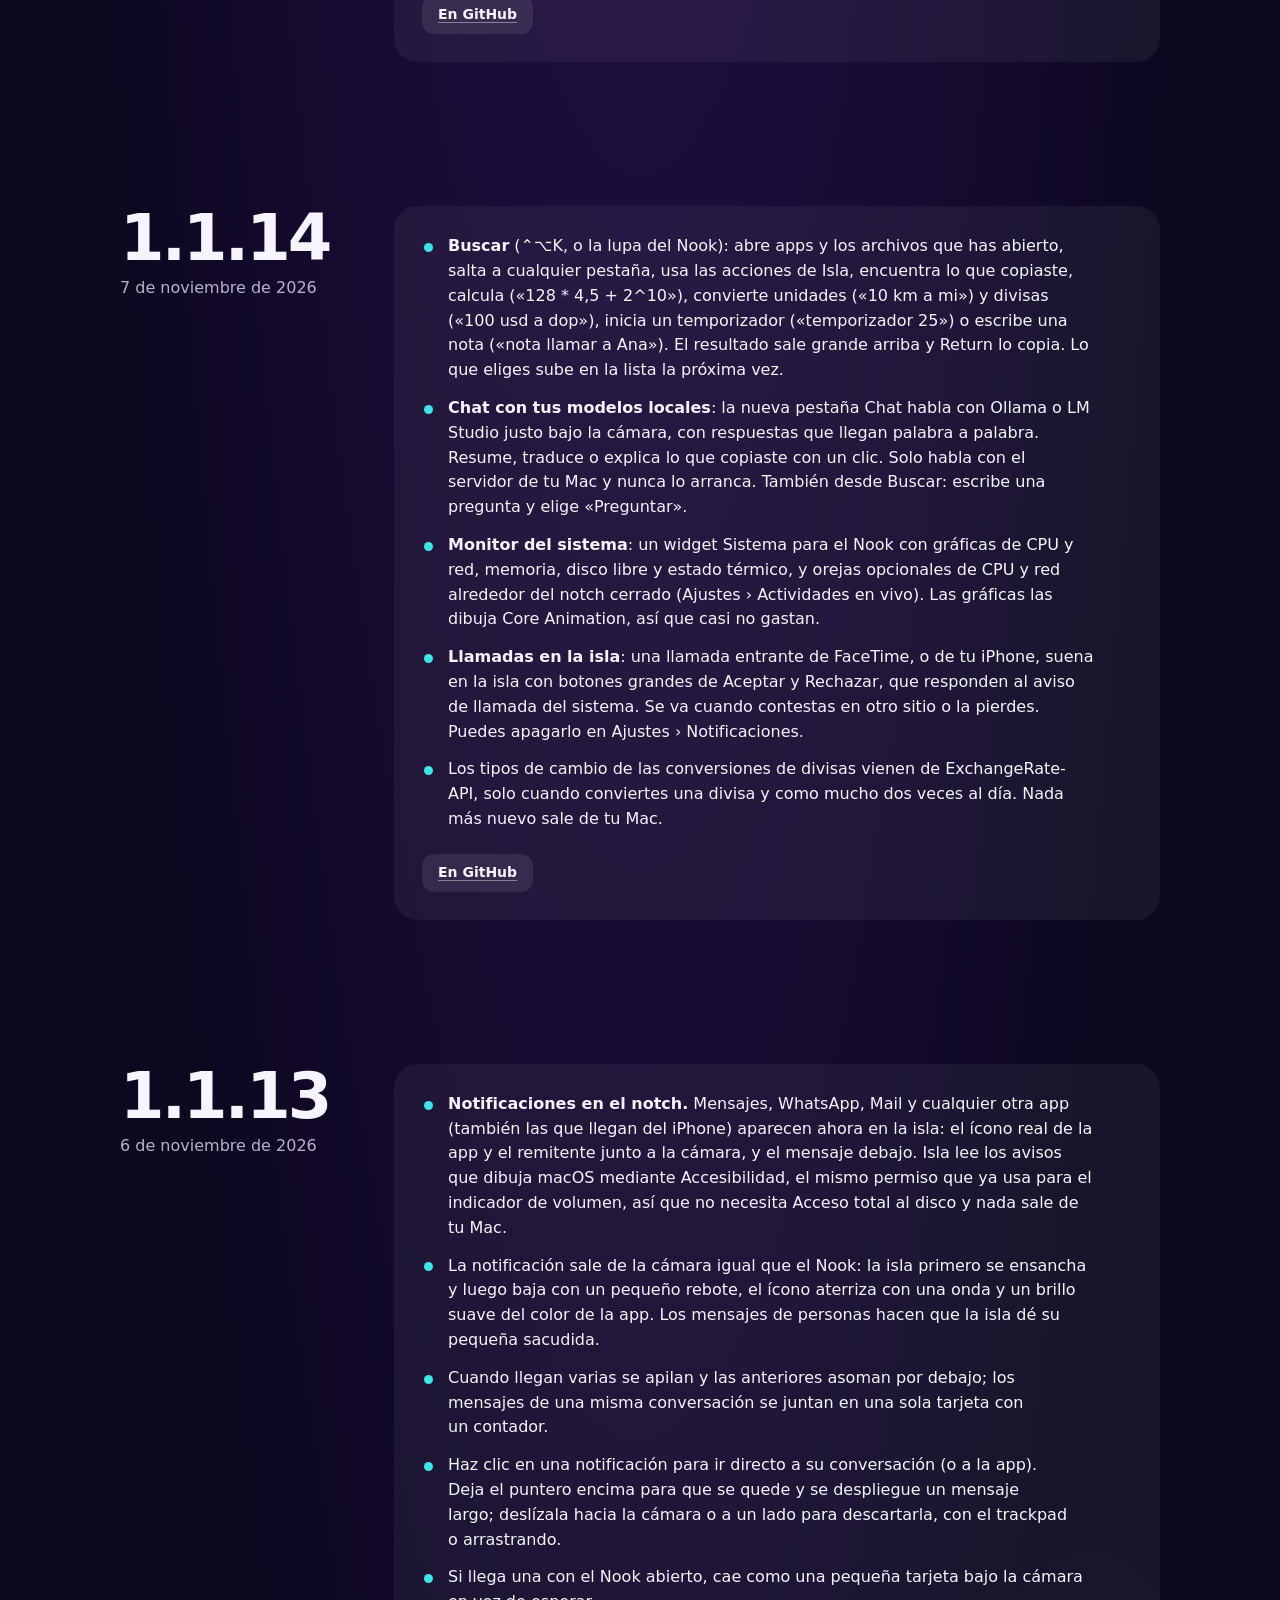
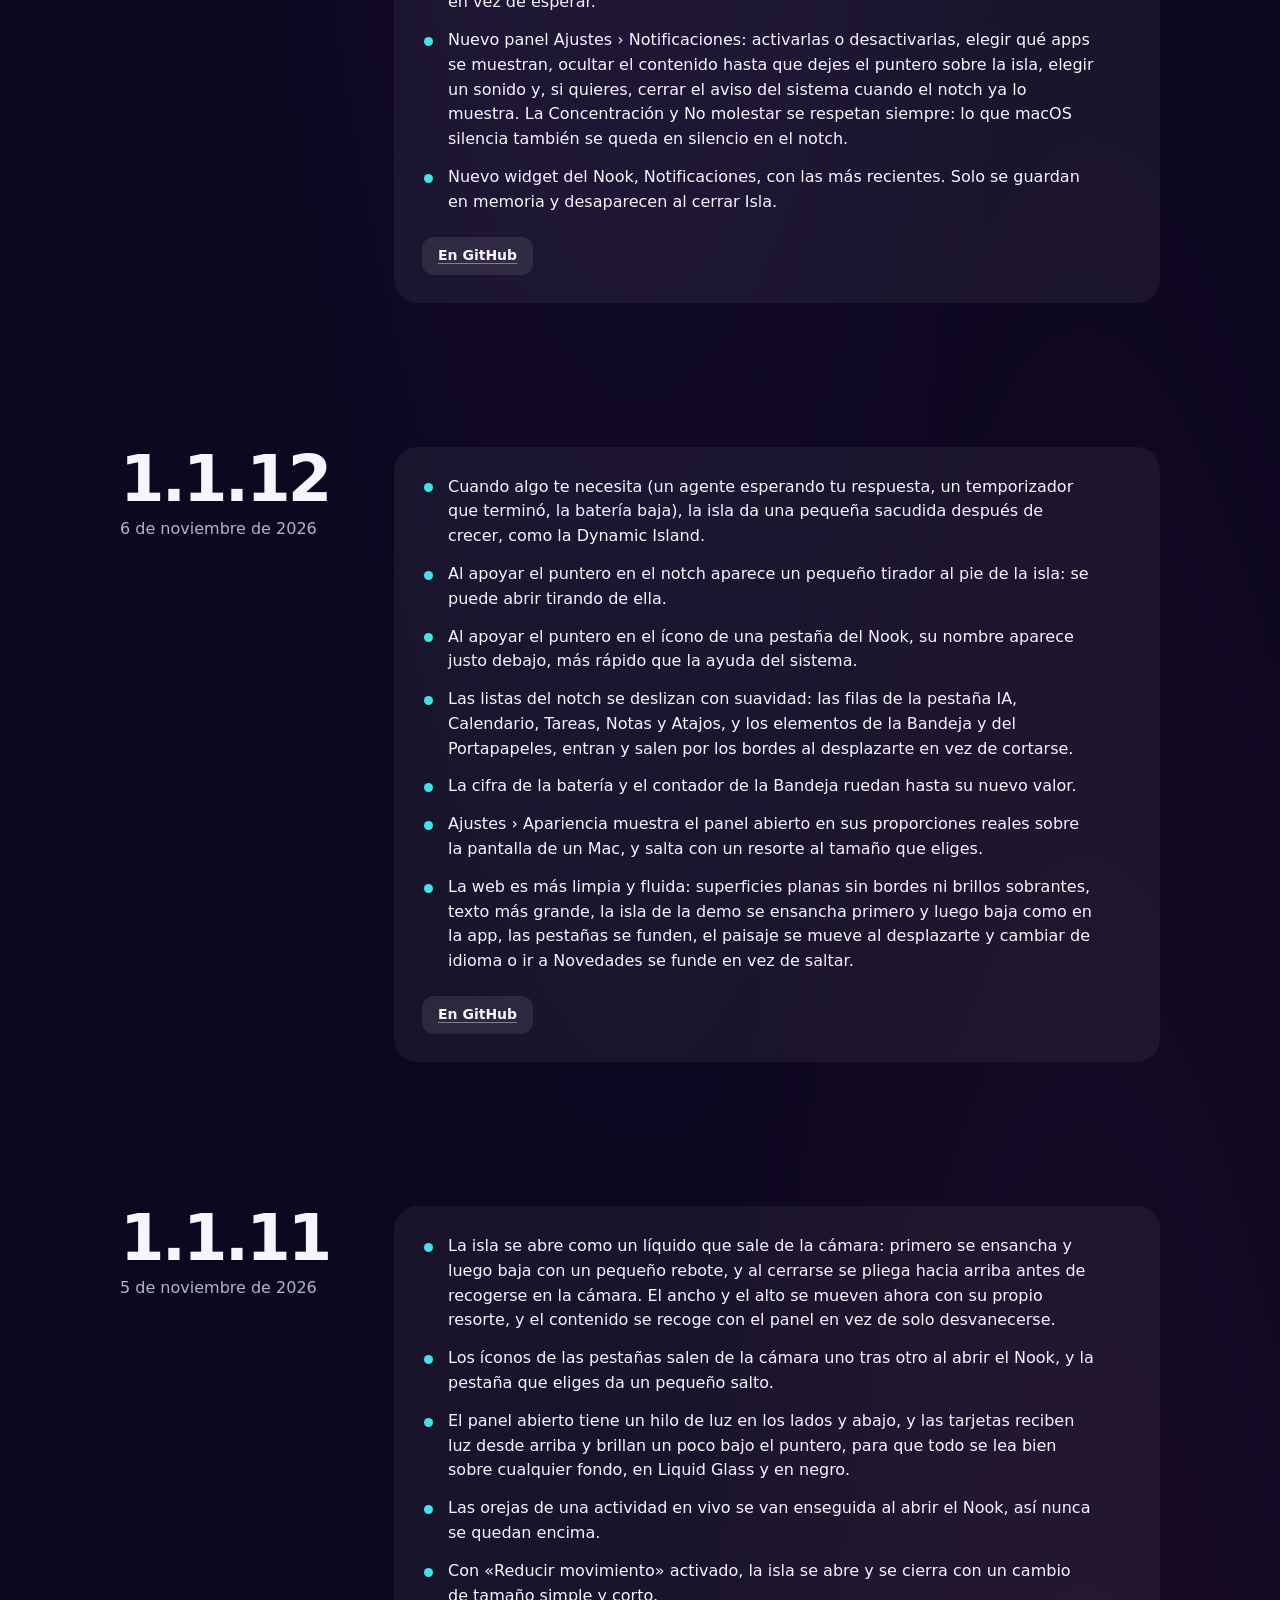
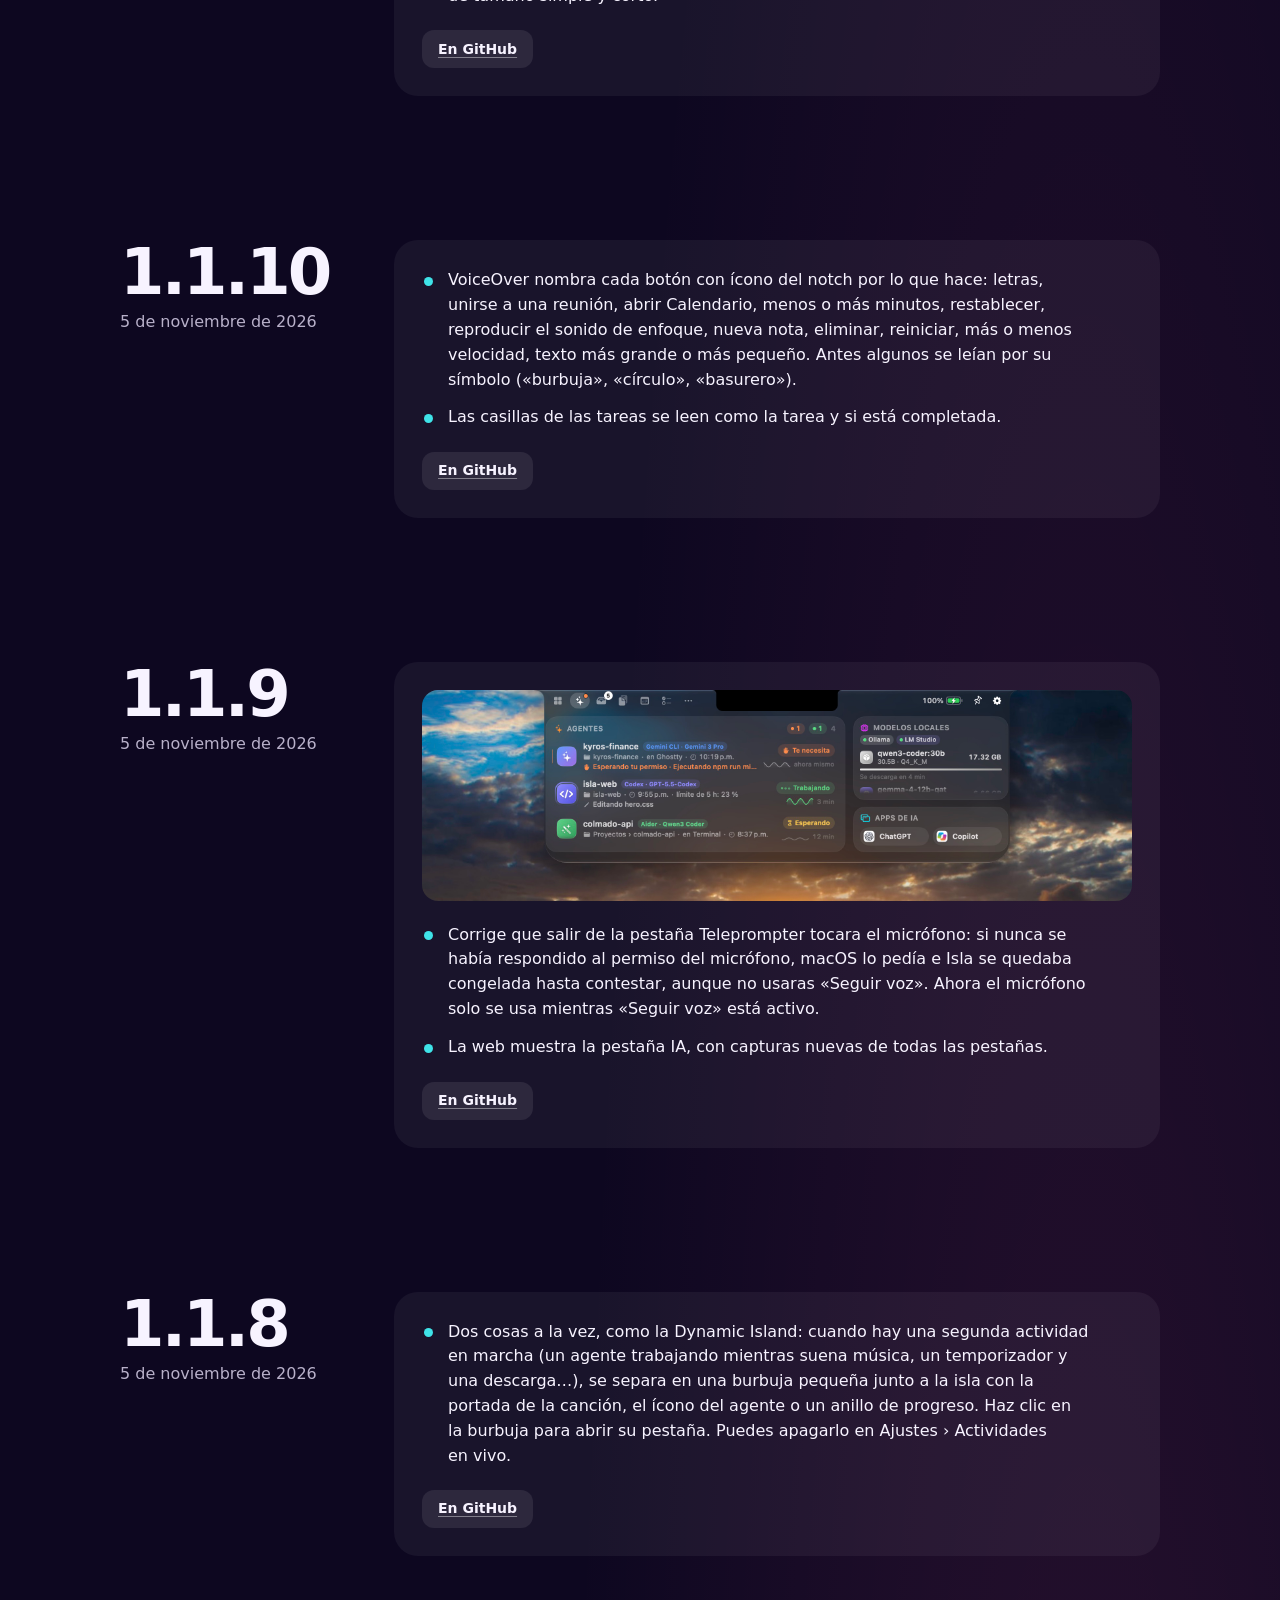
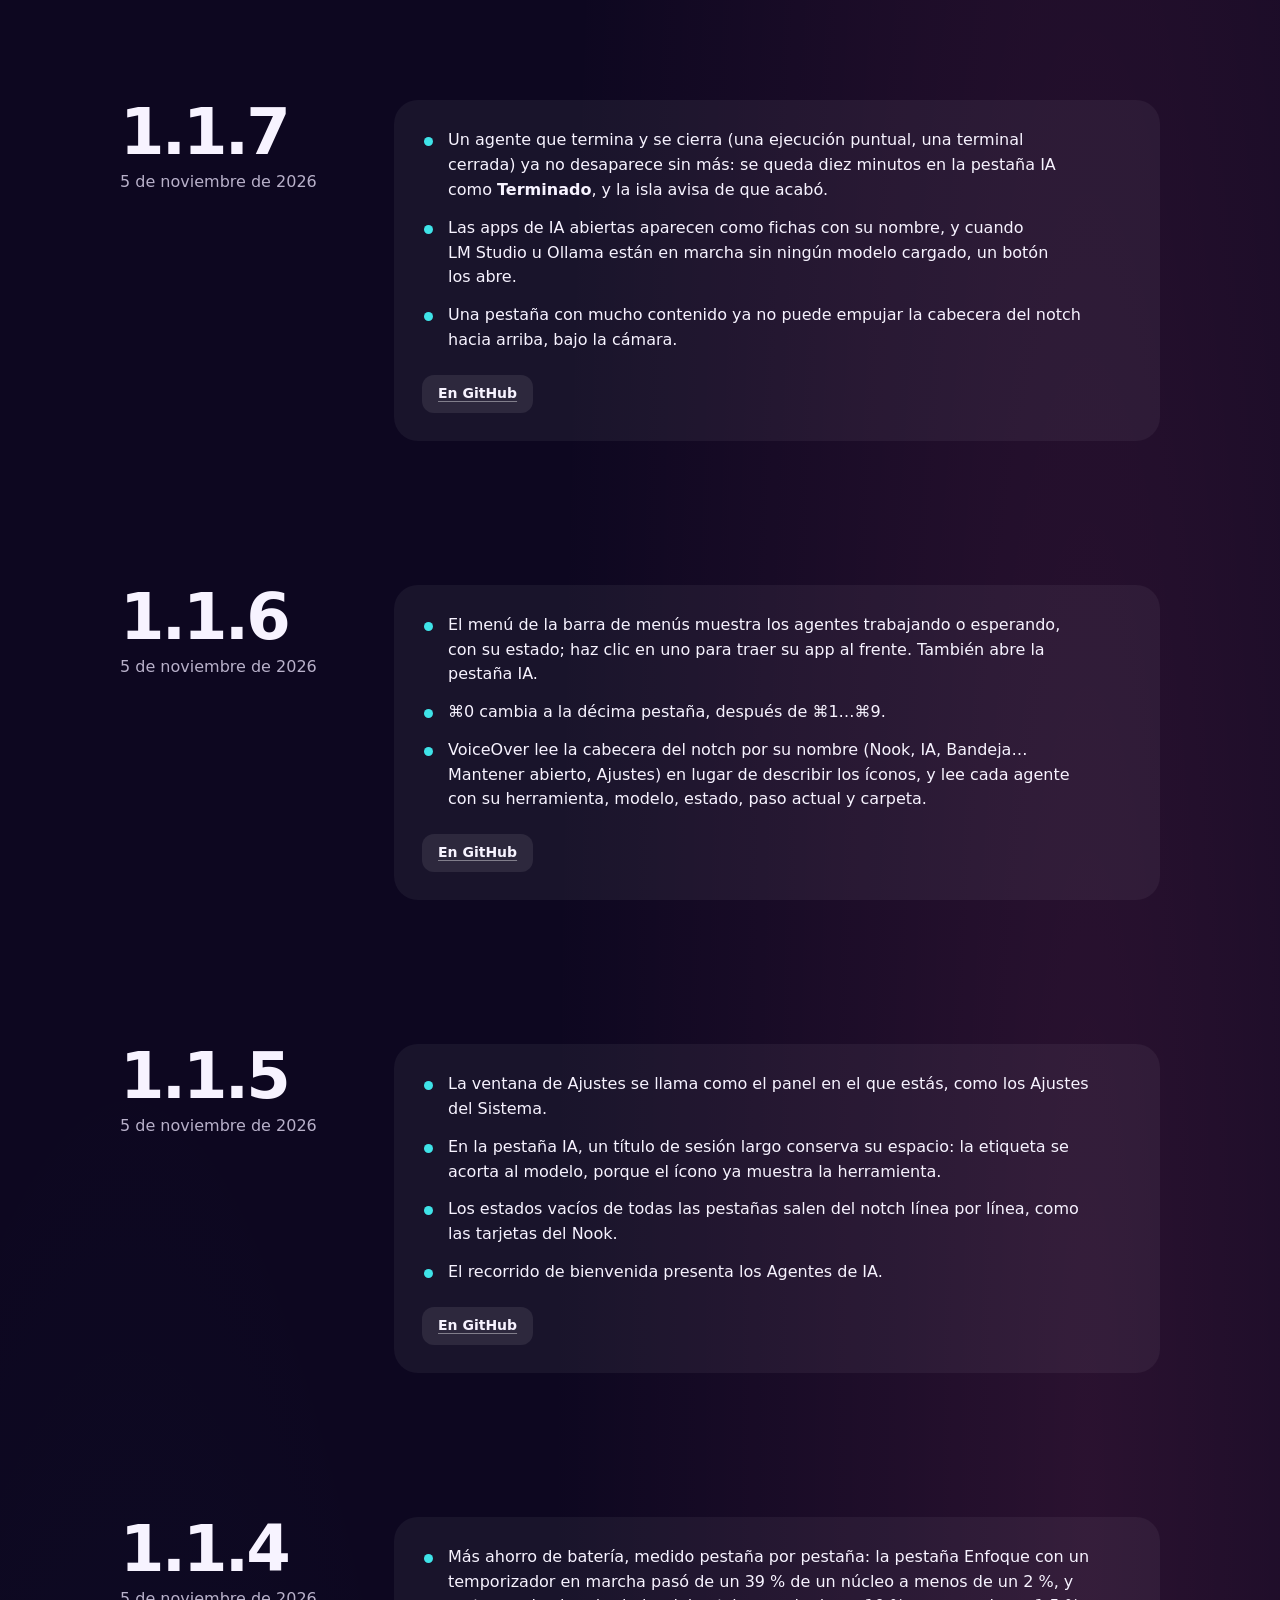
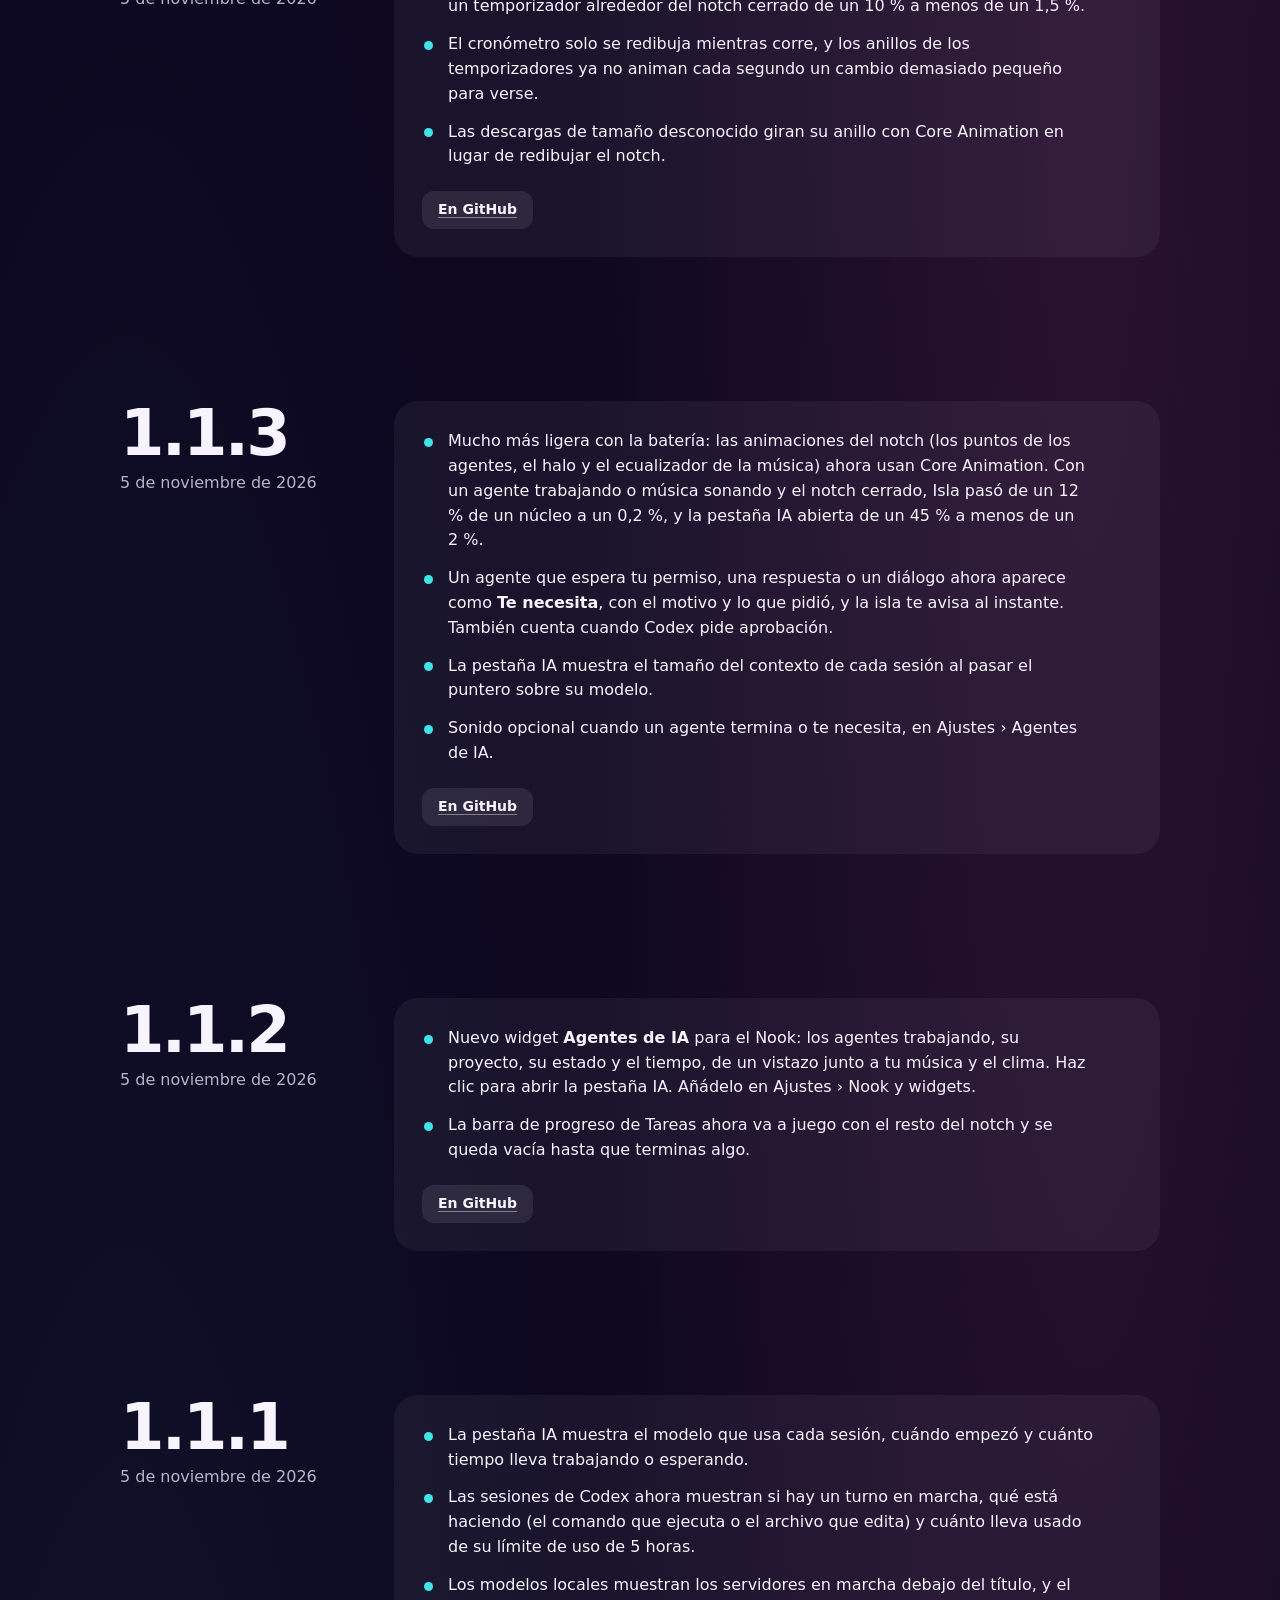
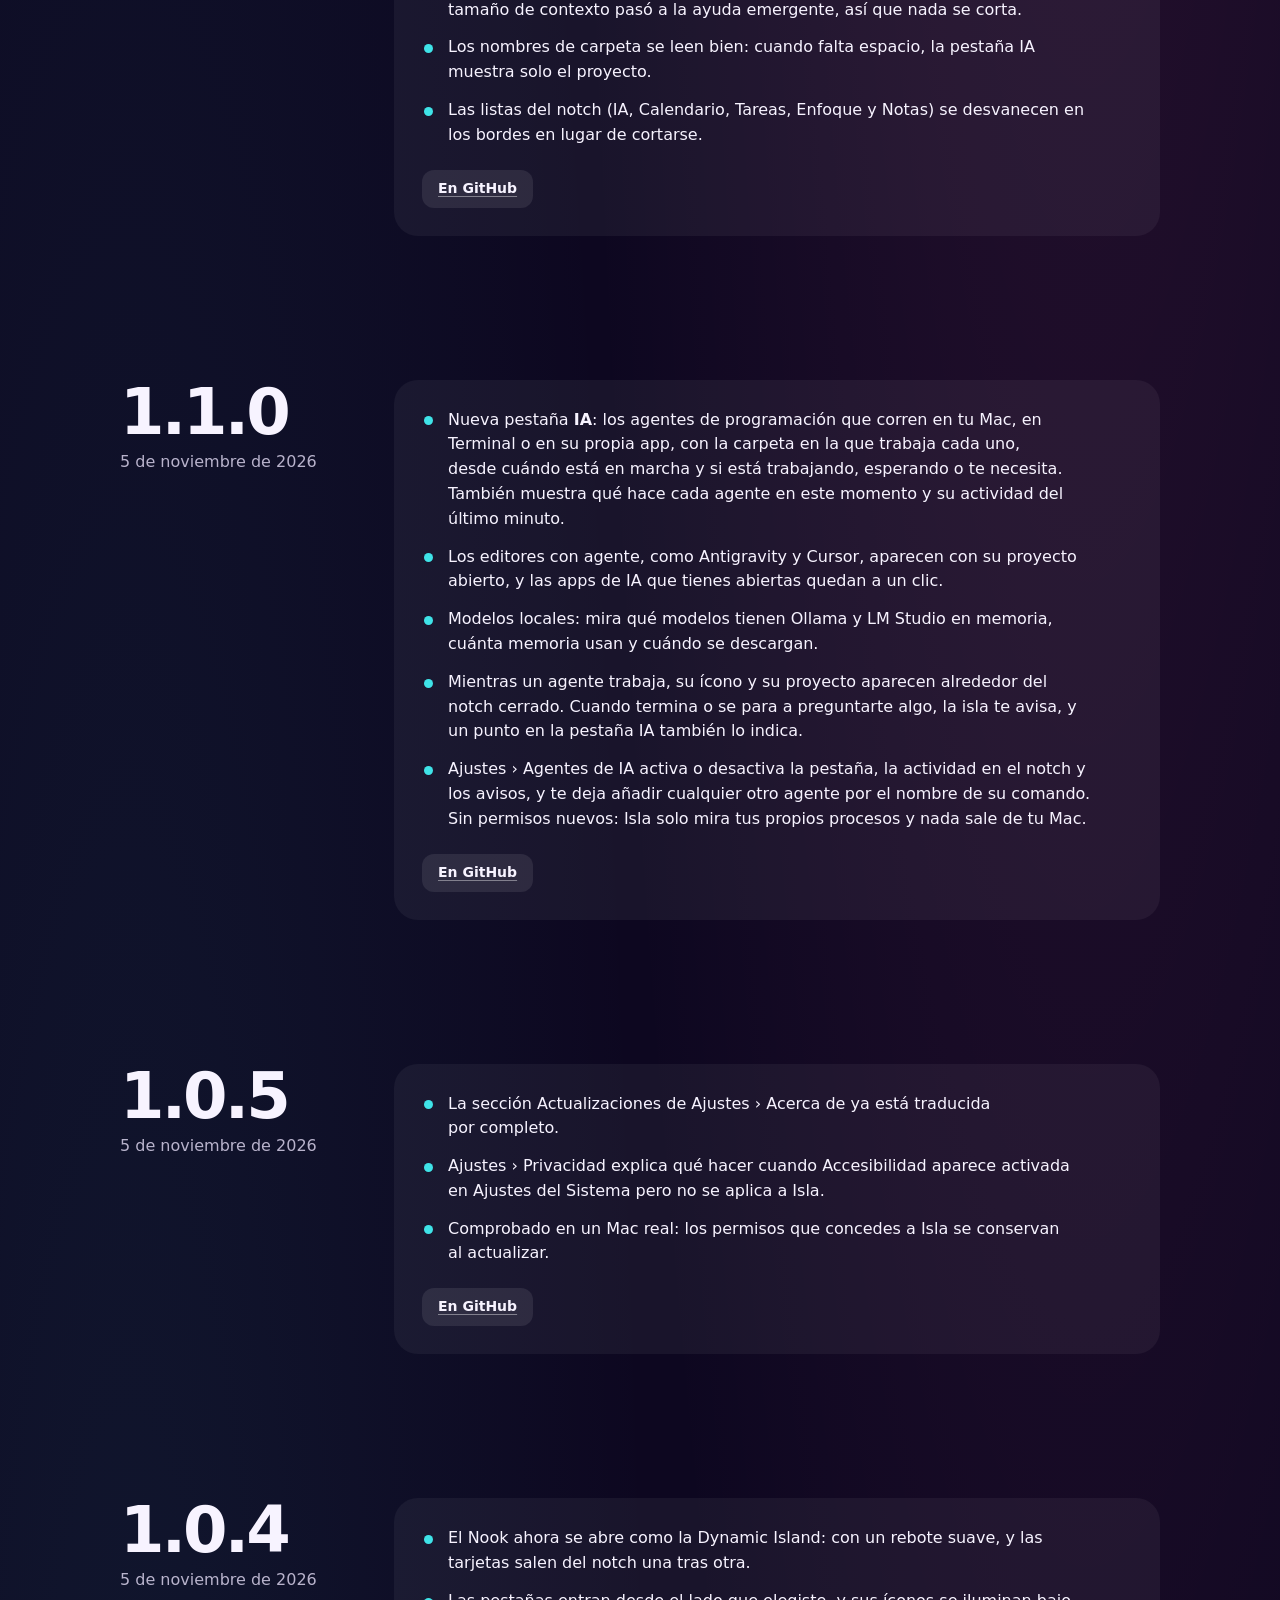
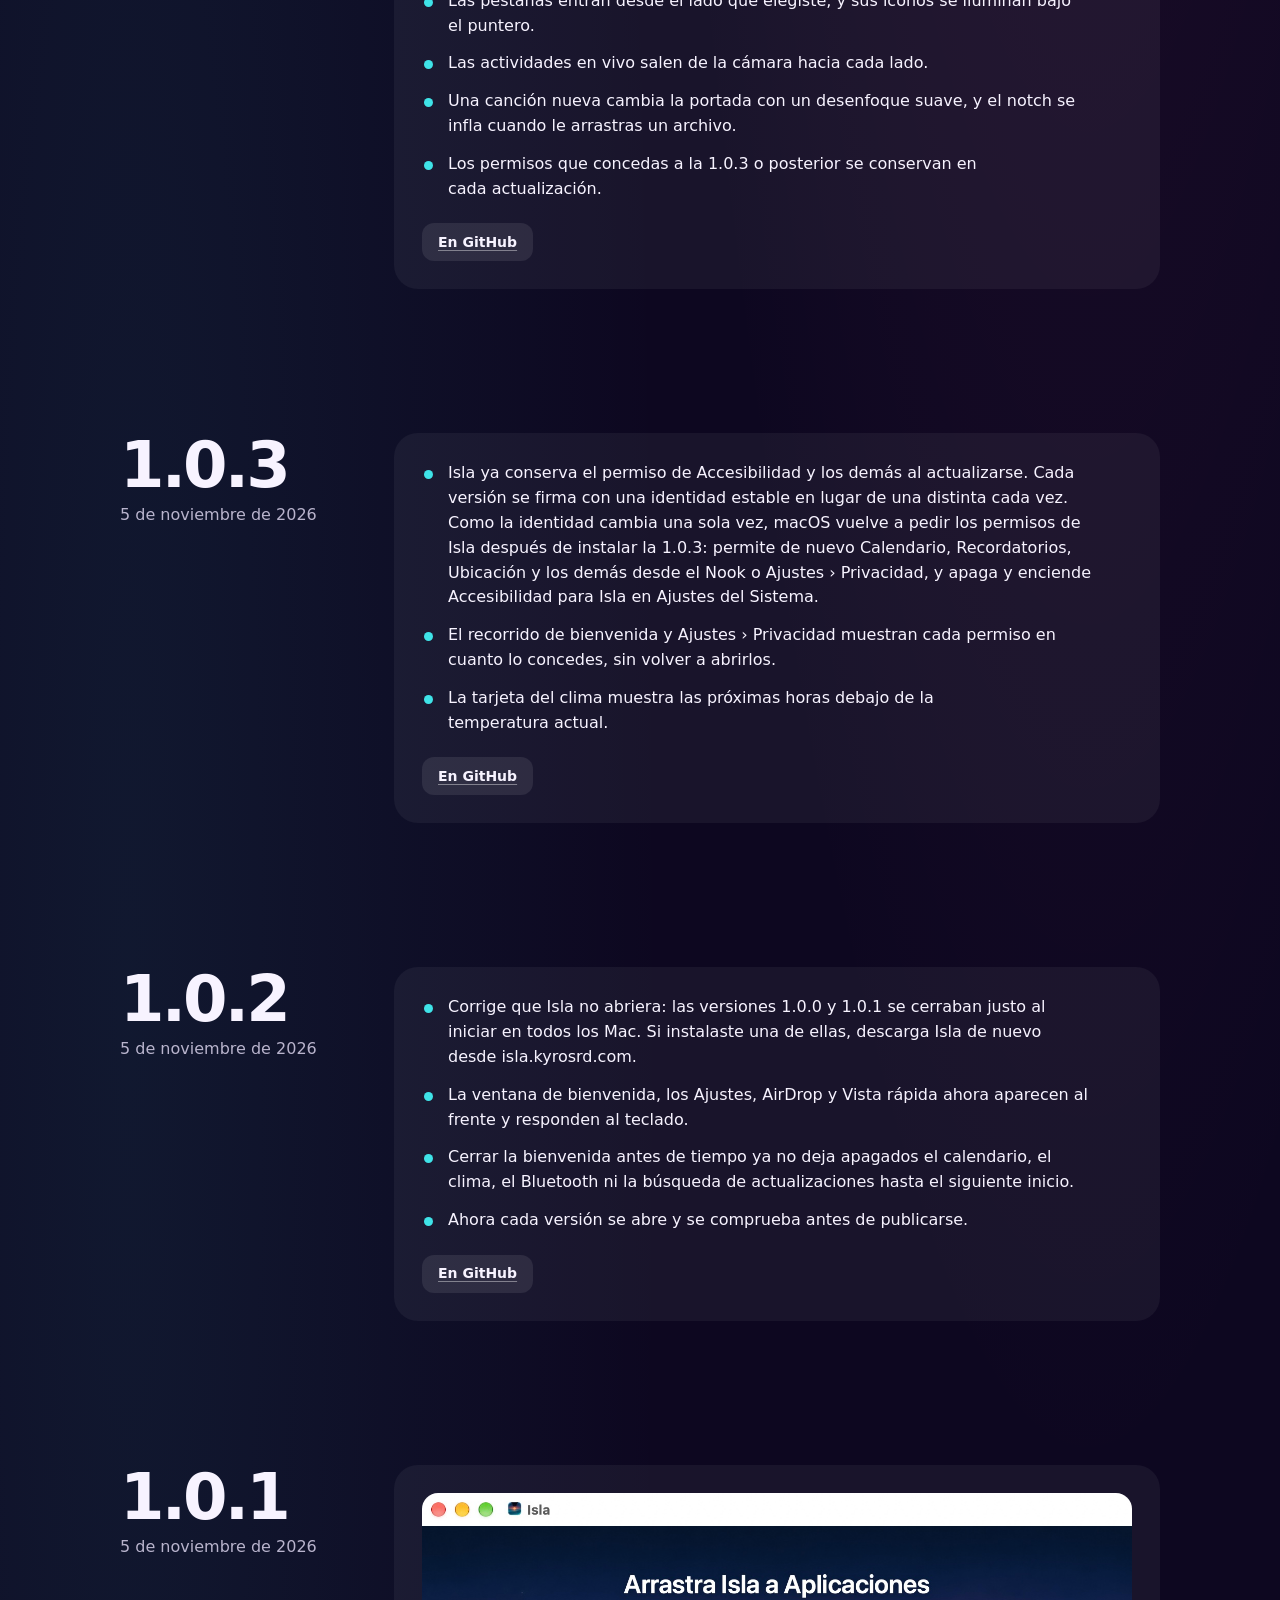
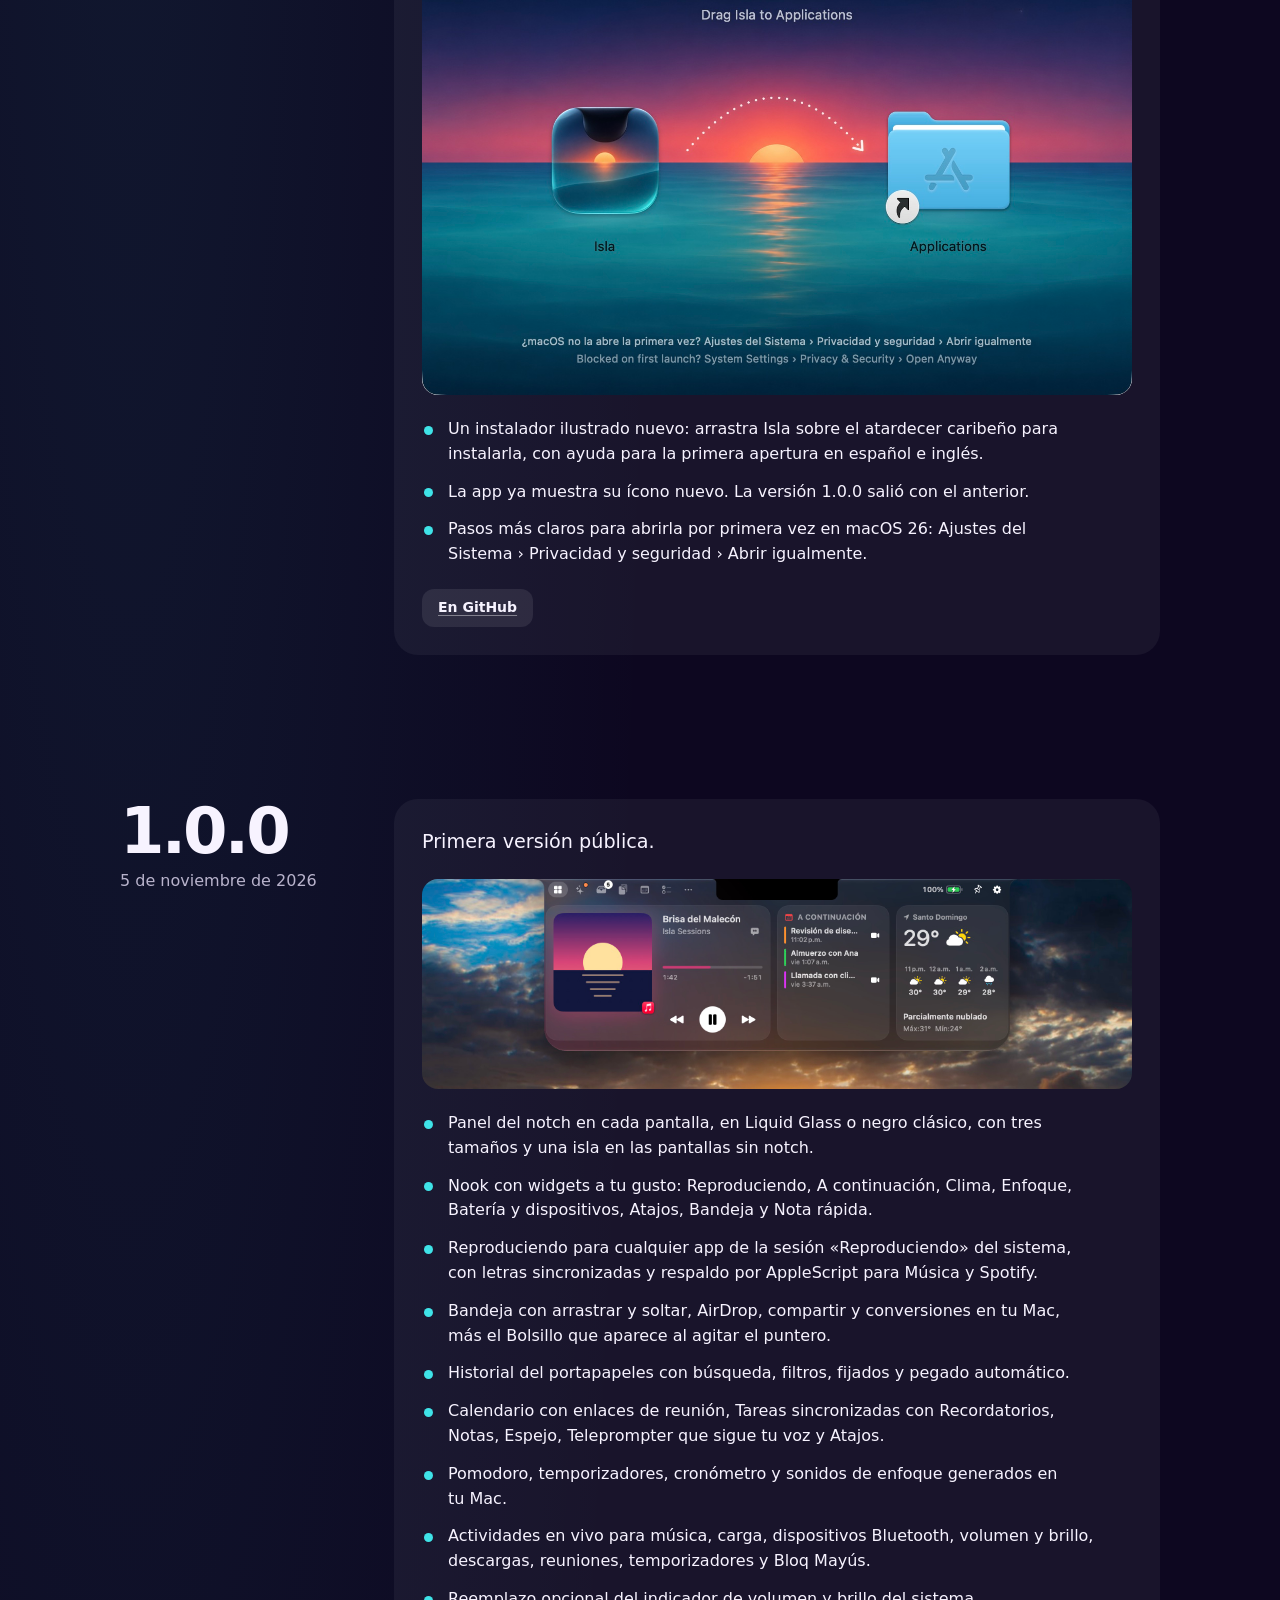
==== commit 807945d5: "Release 1.1.19" ====
--- a/website/novedades/index.html
+++ b/website/novedades/index.html
@@ -61,7 +61,7 @@
         <div class="log-ctas">
           <a class="btn btn-light btn-lg" href="../downloads/Isla.dmg">
             <svg viewBox="0 0 20 20" width="18" height="18" aria-hidden="true"><path fill="currentColor" d="M10 2a1 1 0 0 1 1 1v8.59l2.3-2.3a1 1 0 1 1 1.4 1.42l-4 4a1 1 0 0 1-1.4 0l-4-4a1 1 0 1 1 1.4-1.42L9 11.59V3a1 1 0 0 1 1-1ZM4 16a1 1 0 1 0 0 2h12a1 1 0 1 0 0-2H4Z"/></svg>
-            <span><span data-i18n="log.cta">Descargar Isla</span> <span data-latest>1.1.18</span></span>
+            <span><span data-i18n="log.cta">Descargar Isla</span> <span data-latest>1.1.19</span></span>
           </a>
           <a class="btn btn-glass btn-lg" href="../updates/appcast.xml" data-i18n="log.feed">Suscribirse por RSS</a>
         </div>
@@ -72,11 +72,35 @@
     <section class="log" id="releases" aria-labelledby="log-list-title">
       <h2 id="log-list-title" class="sr-only" data-i18n="log.list">Todas las versiones</h2>
       <!-- releases:start (generated by scripts/lib/changelog_page.py from CHANGELOG.md and CHANGELOG.es.md) -->
+      <article class="release" id="v1.1.19">
+        <header class="release-head">
+          <h3 class="release-version"><a href="#v1.1.19">1.1.19</a></h3>
+          <time class="release-date" datetime="2026-11-08"><span class="i18n-es">8 de noviembre de 2026</span><span class="i18n-en" lang="en">November 8, 2026</span></time>
+          <span class="release-badge"><span class="i18n-es">Versión actual</span><span class="i18n-en" lang="en">Current version</span></span>
+        </header>
+        <div class="release-body">
+          <div class="i18n-es">
+            <ul>
+              <li><strong>Un mes de verdad en Calendario.</strong> Las iniciales de los días van una sola vez arriba y debajo siguen cuatro semanas desde el inicio de esta, en vez de dos semanas que repetían las iniciales en cada fila y dejaban media tarjeta vacía. Los días pasados se atenúan, los del mes siguiente se ven más suaves y cada día responde al puntero.</li>
+              <li>Al cambiar de canción, el título queda centrado sobre el artista (antes se iba a la izquierda mientras el artista estaba en el centro).</li>
+            </ul>
+          </div>
+          <div class="i18n-en" lang="en">
+            <ul>
+              <li><strong>A real little month in Calendar.</strong> The weekday initials sit once on top and four weeks follow from the start of this one, instead of two weeks that repeated the initials on every row and left half the card empty. Past days are dimmed, days of the next month are softer, and each day answers the pointer.</li>
+              <li>When the song changes, its title is centered over the artist (it used to lean left while the artist sat in the middle).</li>
+            </ul>
+          </div>
+          <p class="release-links">
+            <a href="../downloads/Isla.dmg"><span class="i18n-es">Descargar 1.1.19</span><span class="i18n-en" lang="en">Download 1.1.19</span></a>
+            <a href="https://github.com/Kyros-Solutions-RD/isla/releases/tag/v1.1.19"><span class="i18n-es">En GitHub</span><span class="i18n-en" lang="en">On GitHub</span></a>
+          </p>
+        </div>
+      </article>
       <article class="release" id="v1.1.18">
         <header class="release-head">
           <h3 class="release-version"><a href="#v1.1.18">1.1.18</a></h3>
           <time class="release-date" datetime="2026-11-08"><span class="i18n-es">8 de noviembre de 2026</span><span class="i18n-en" lang="en">November 8, 2026</span></time>
-          <span class="release-badge"><span class="i18n-es">Versión actual</span><span class="i18n-en" lang="en">Current version</span></span>
         </header>
         <div class="release-body">
           <div class="i18n-es">
@@ -98,7 +122,6 @@
             </ul>
           </div>
           <p class="release-links">
-            <a href="../downloads/Isla.dmg"><span class="i18n-es">Descargar 1.1.18</span><span class="i18n-en" lang="en">Download 1.1.18</span></a>
             <a href="https://github.com/Kyros-Solutions-RD/isla/releases/tag/v1.1.18"><span class="i18n-es">En GitHub</span><span class="i18n-en" lang="en">On GitHub</span></a>
           </p>
         </div>
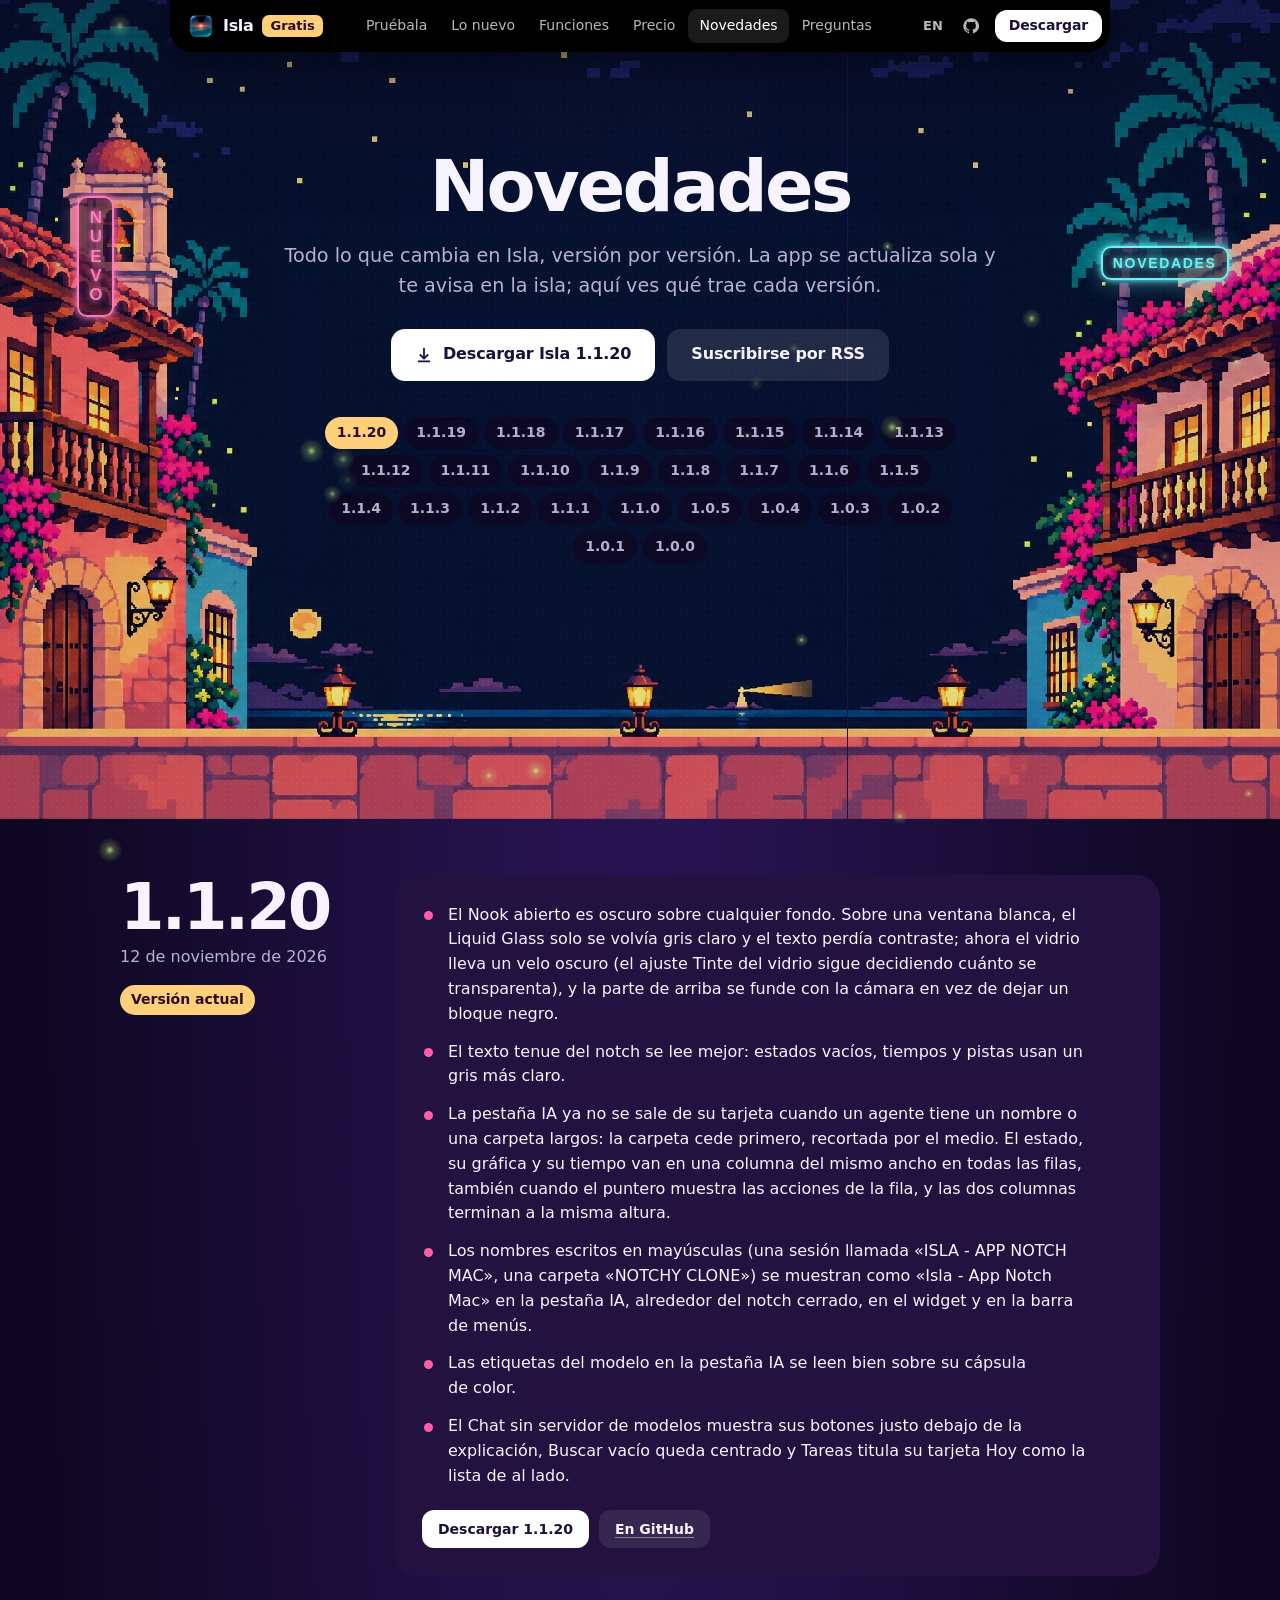
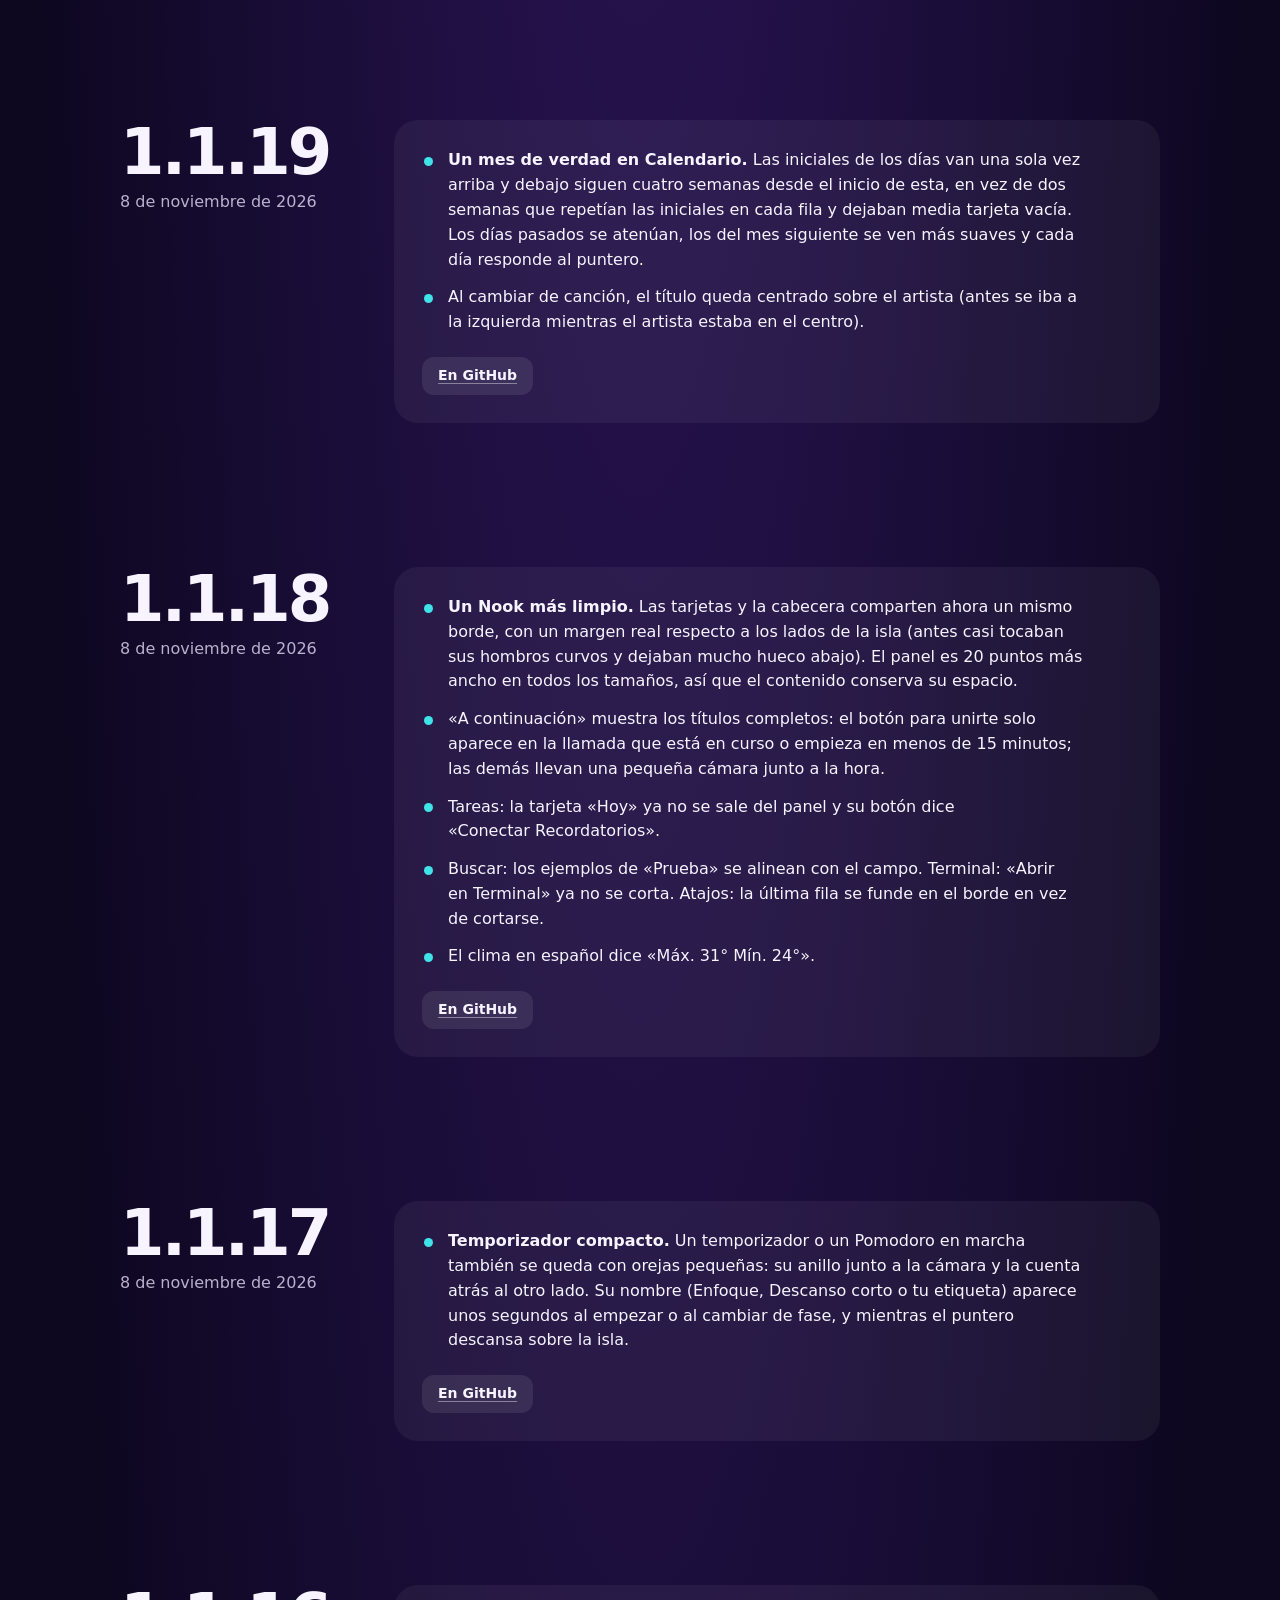
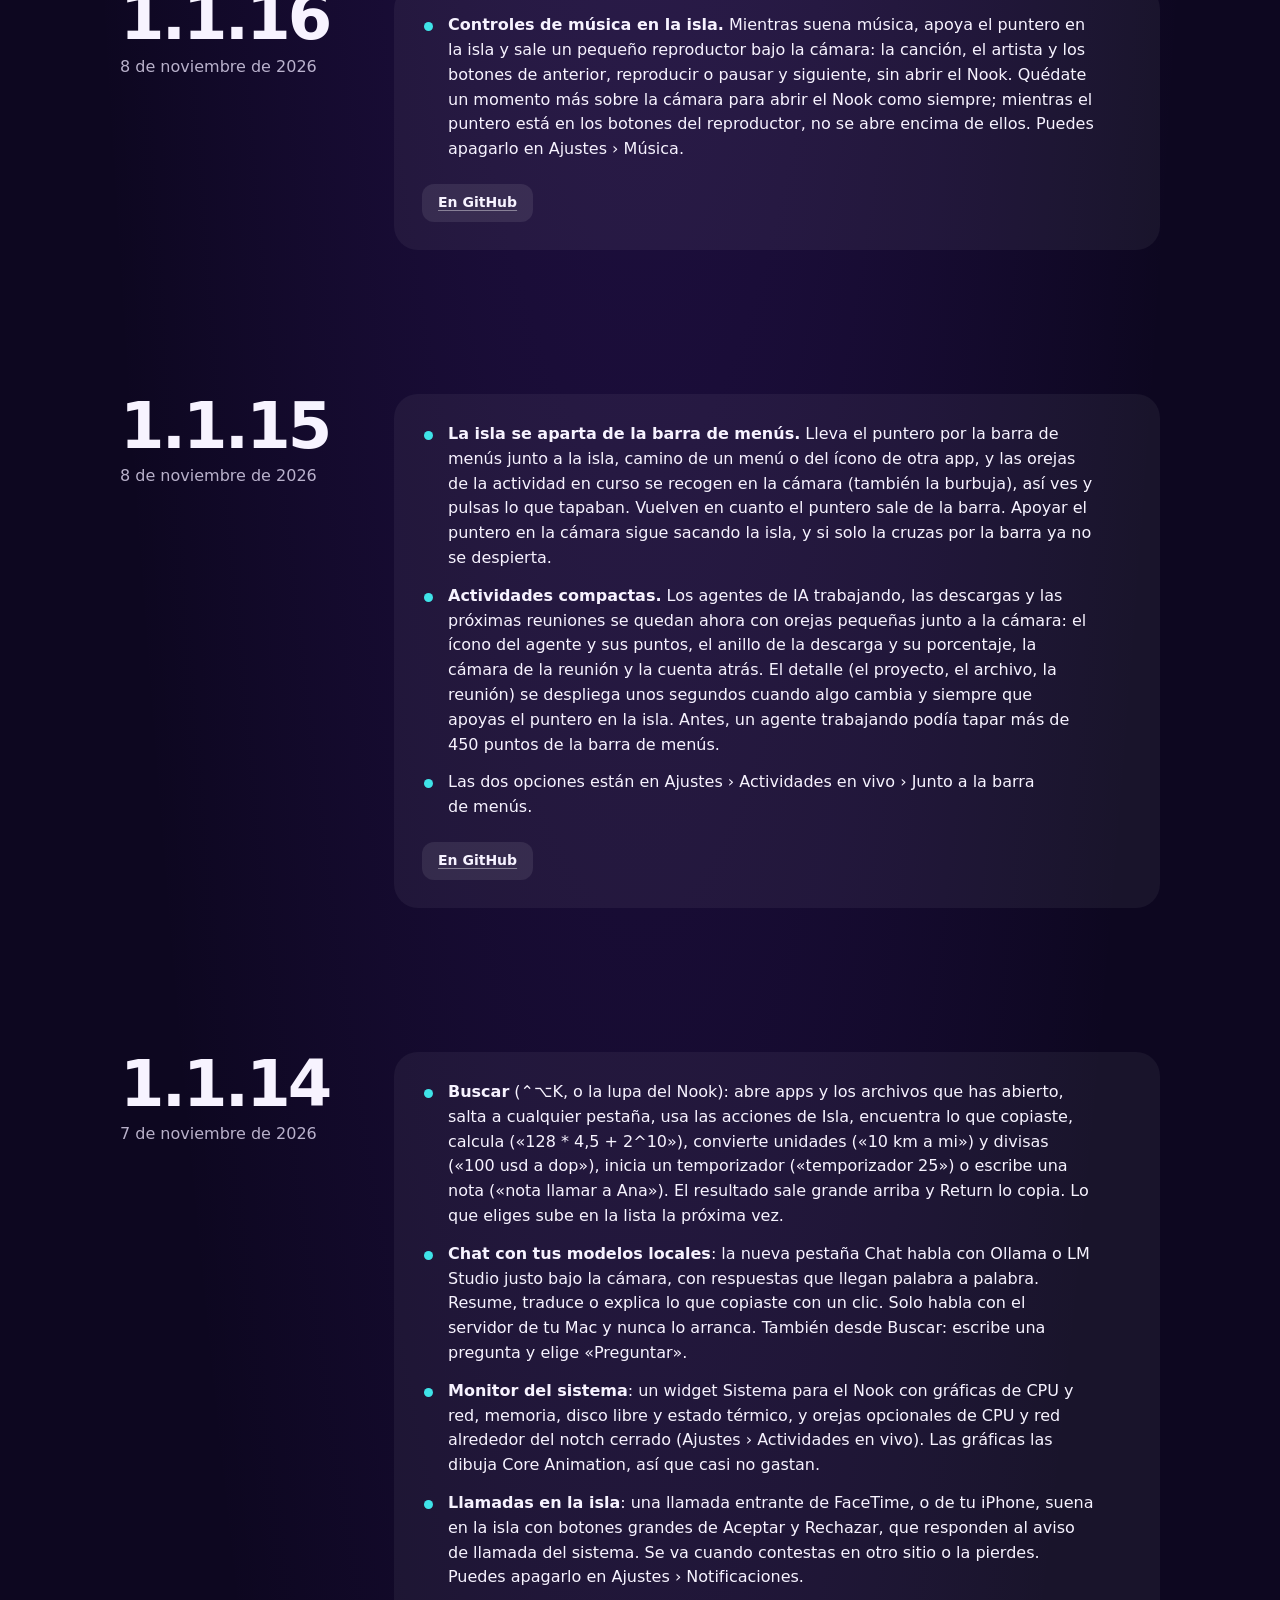
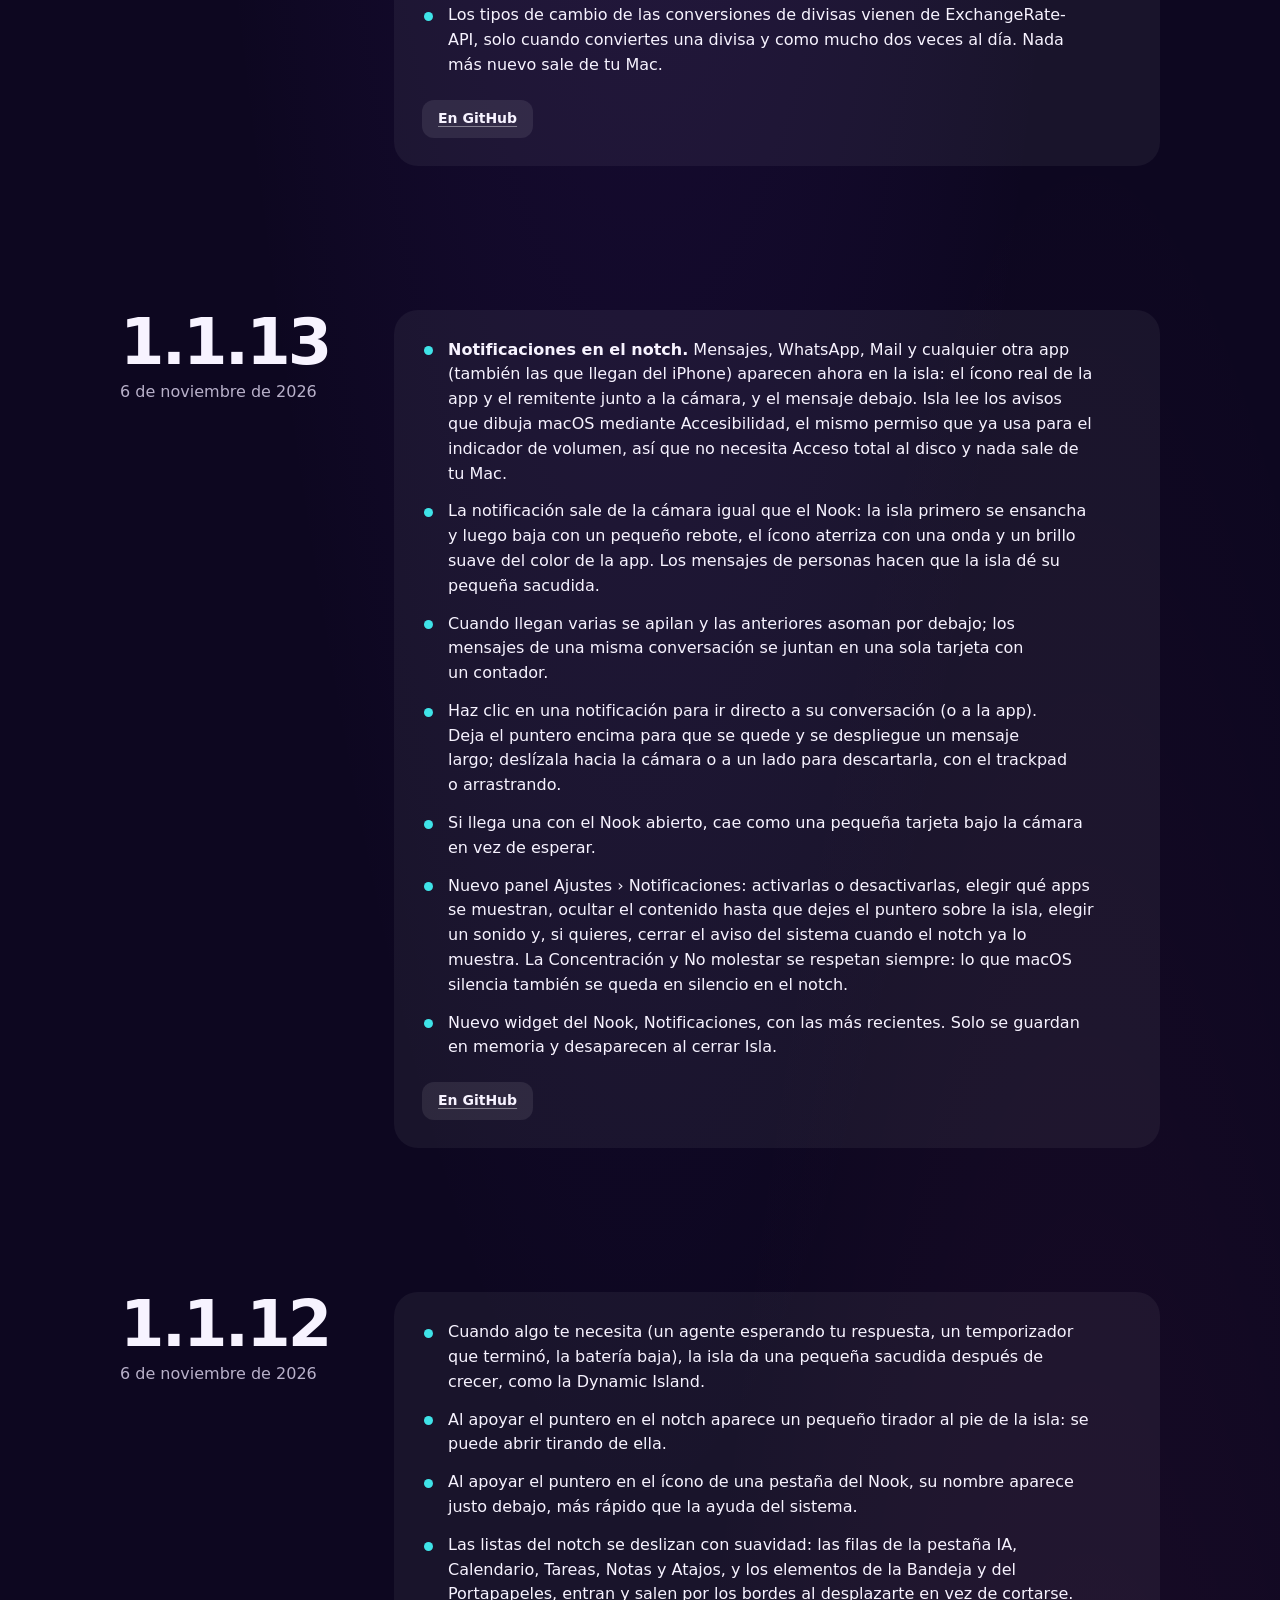
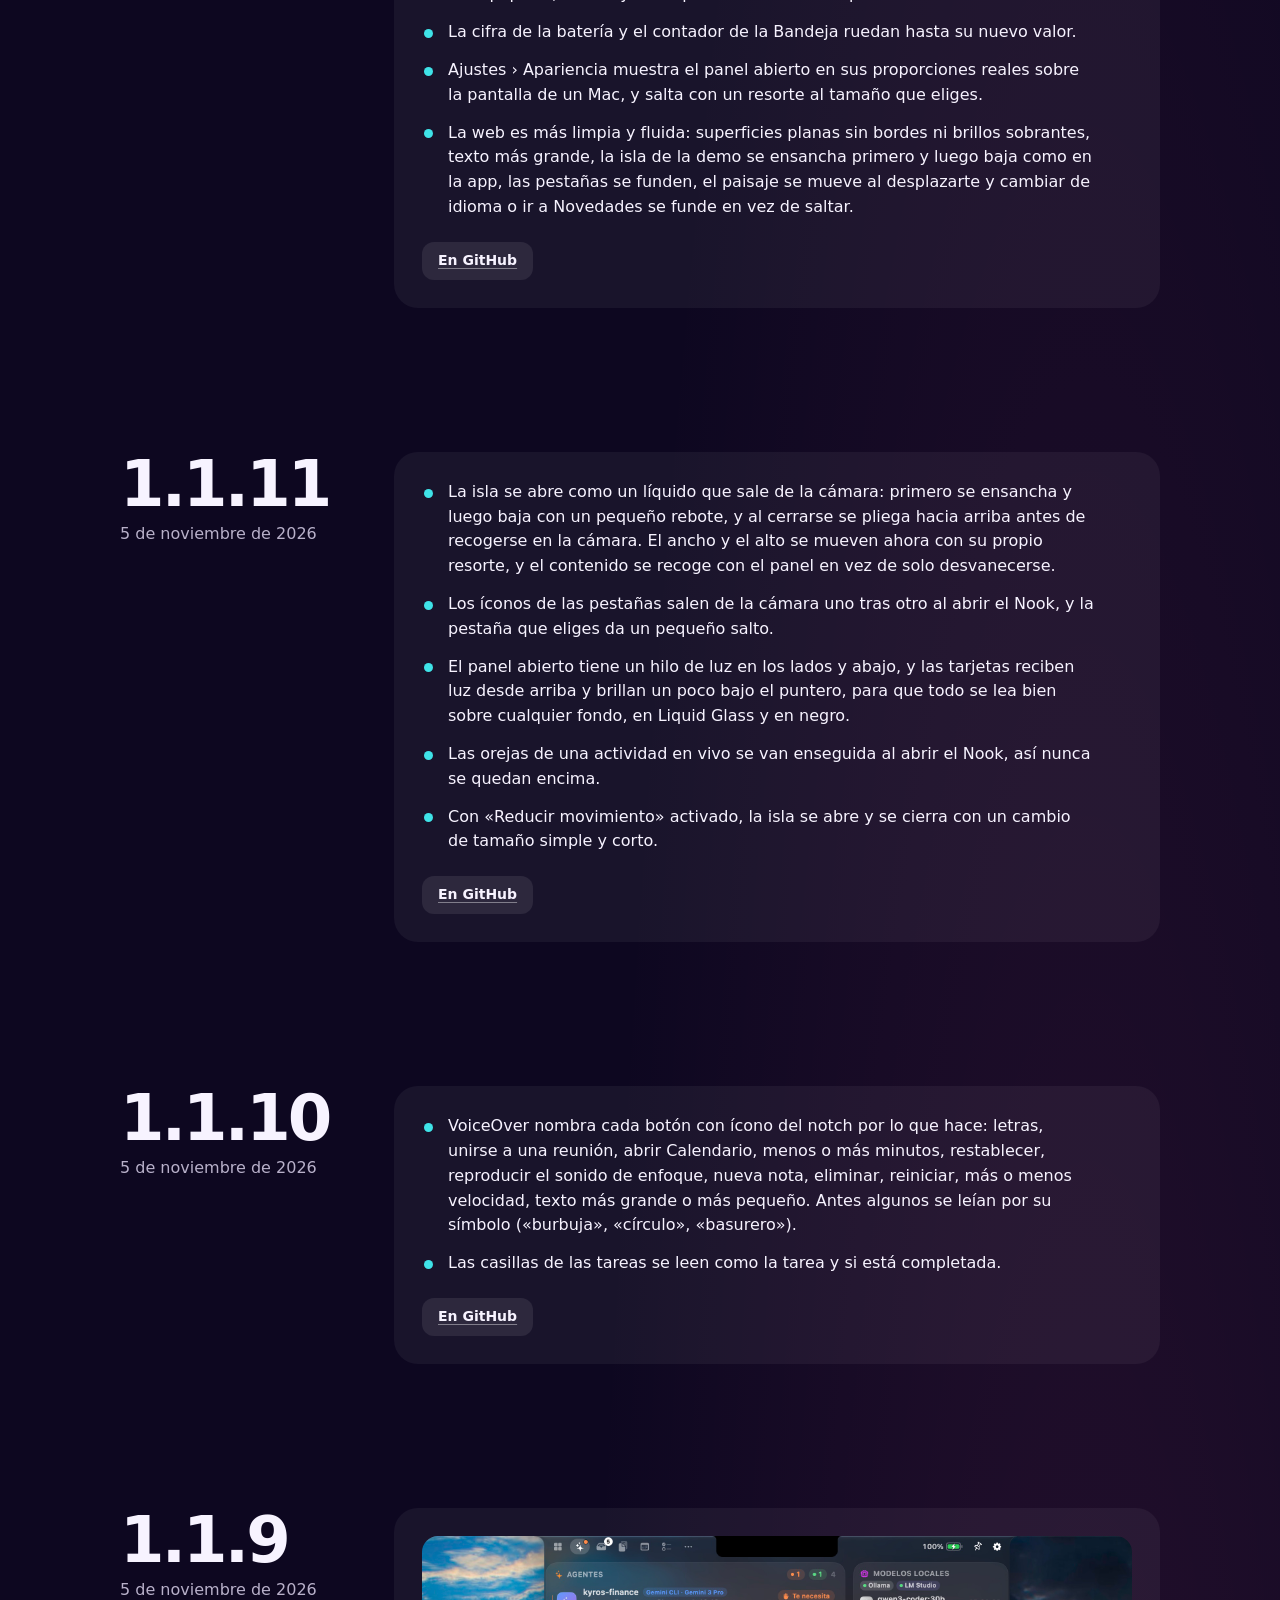
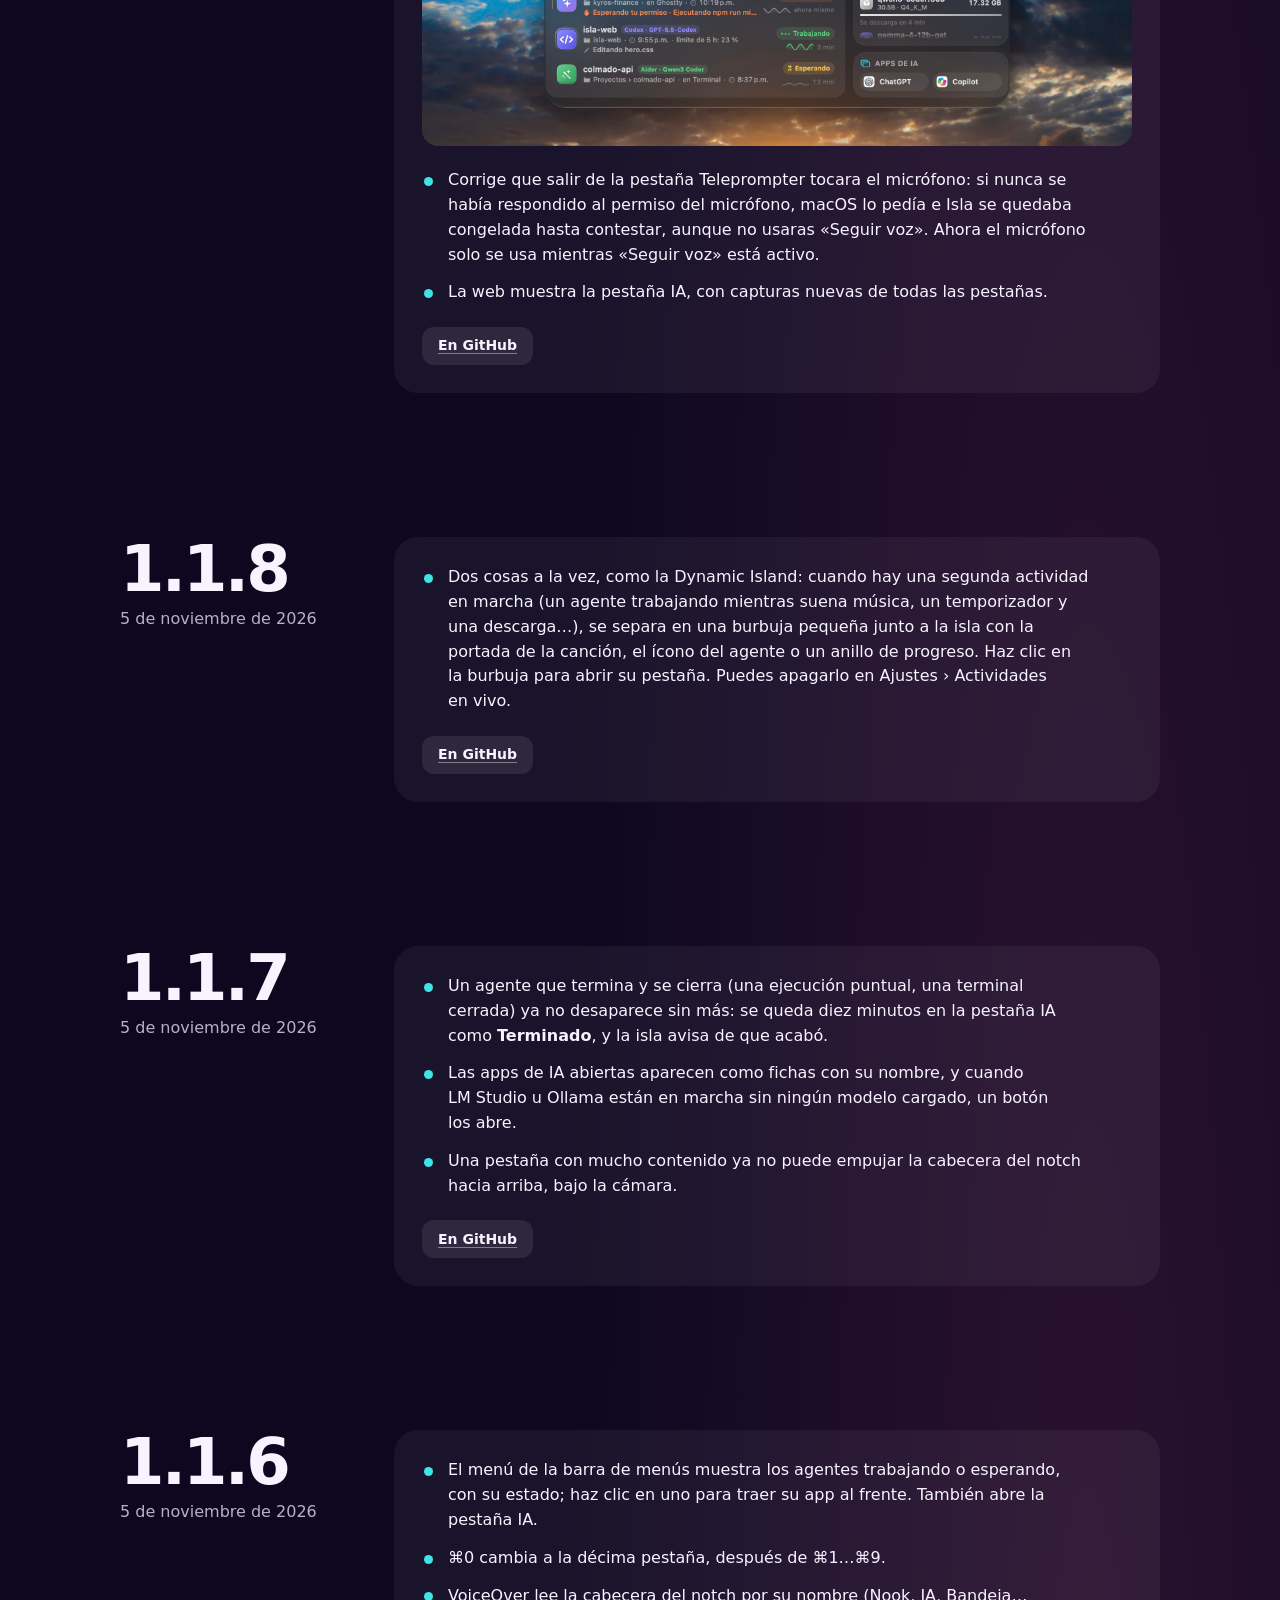
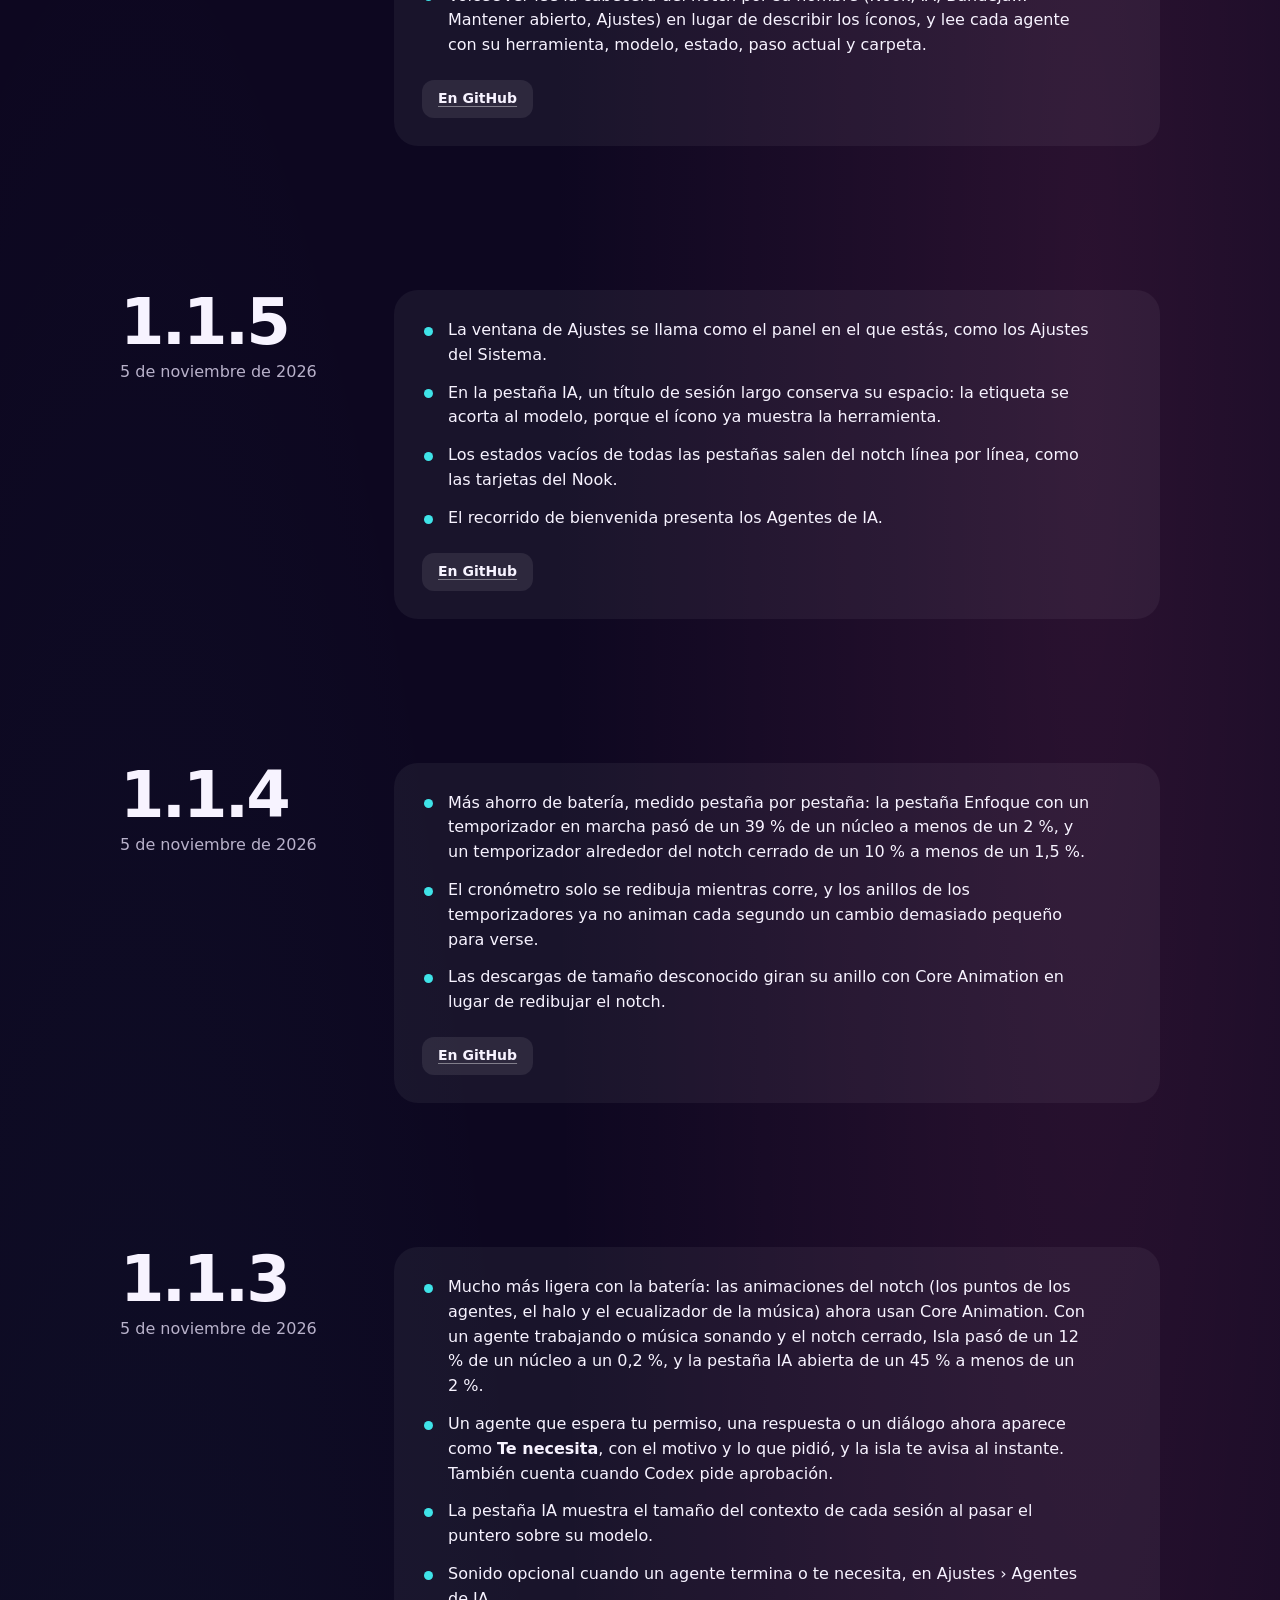
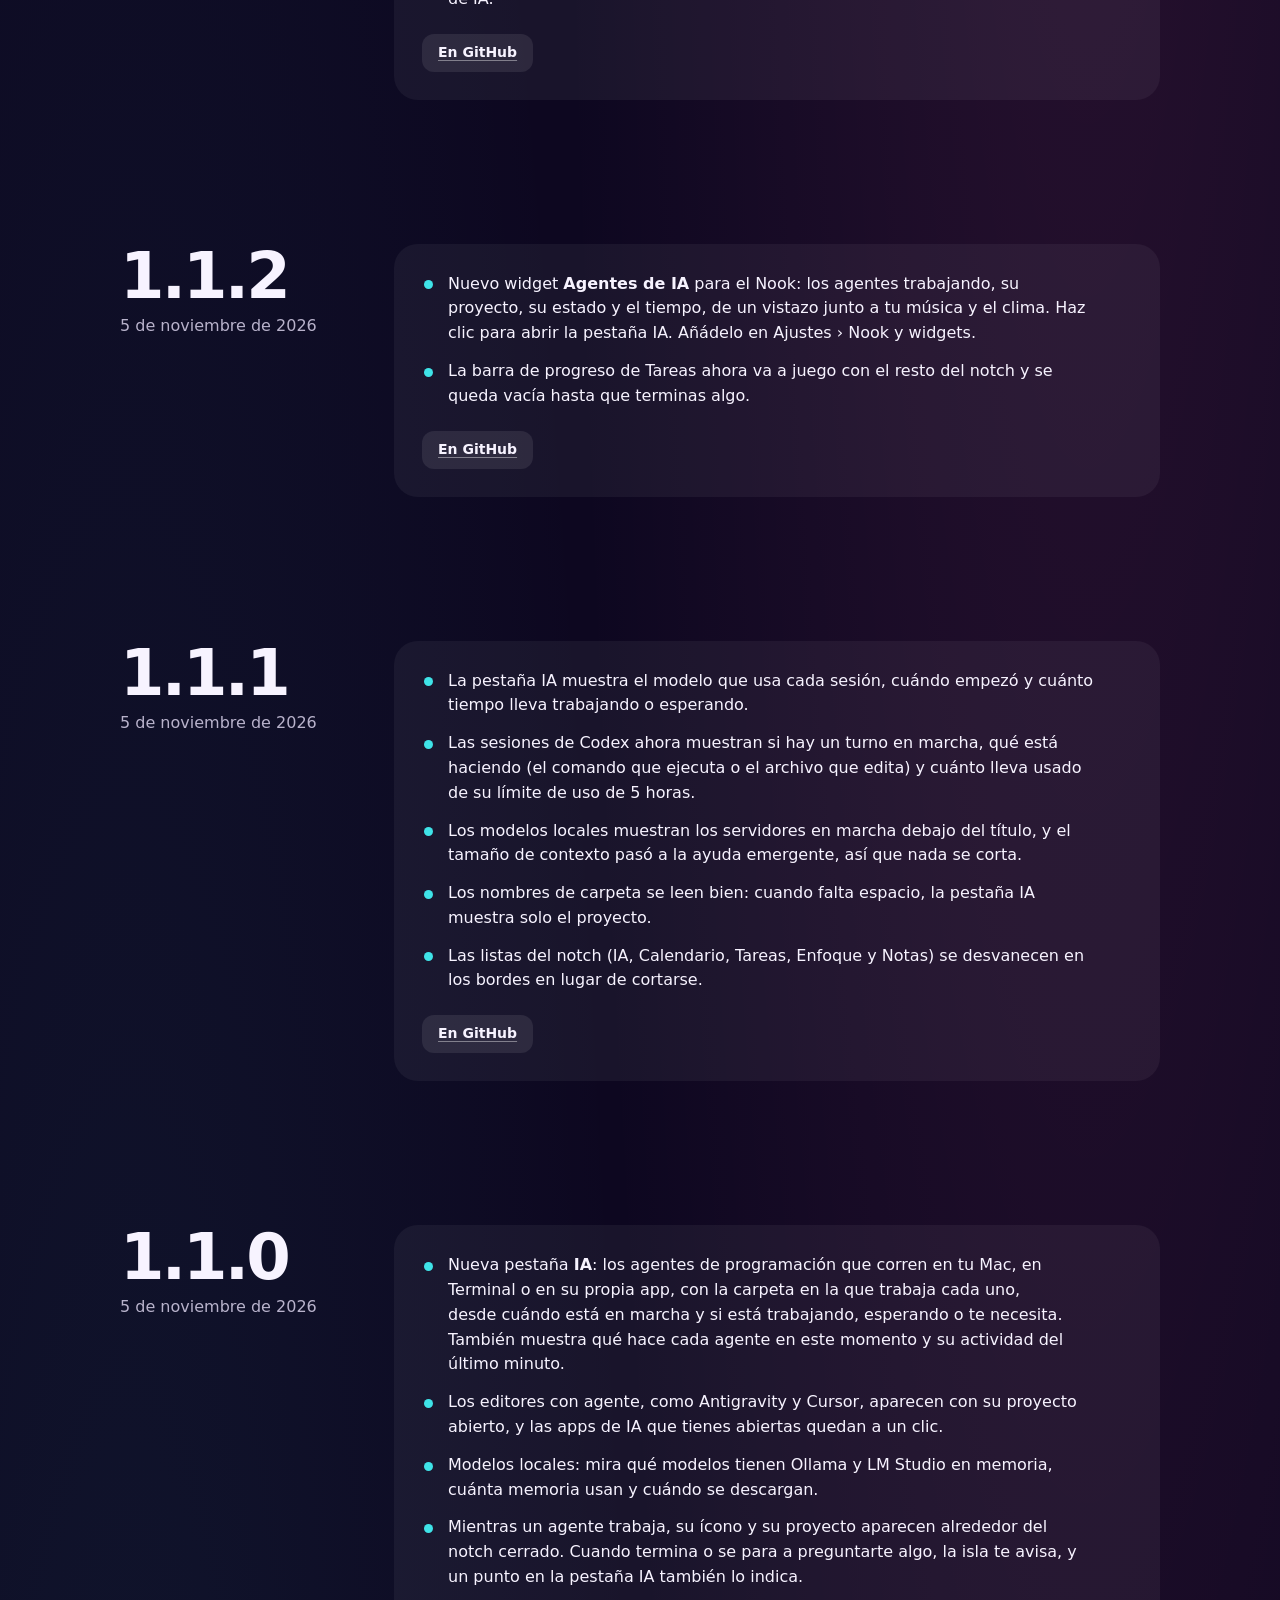
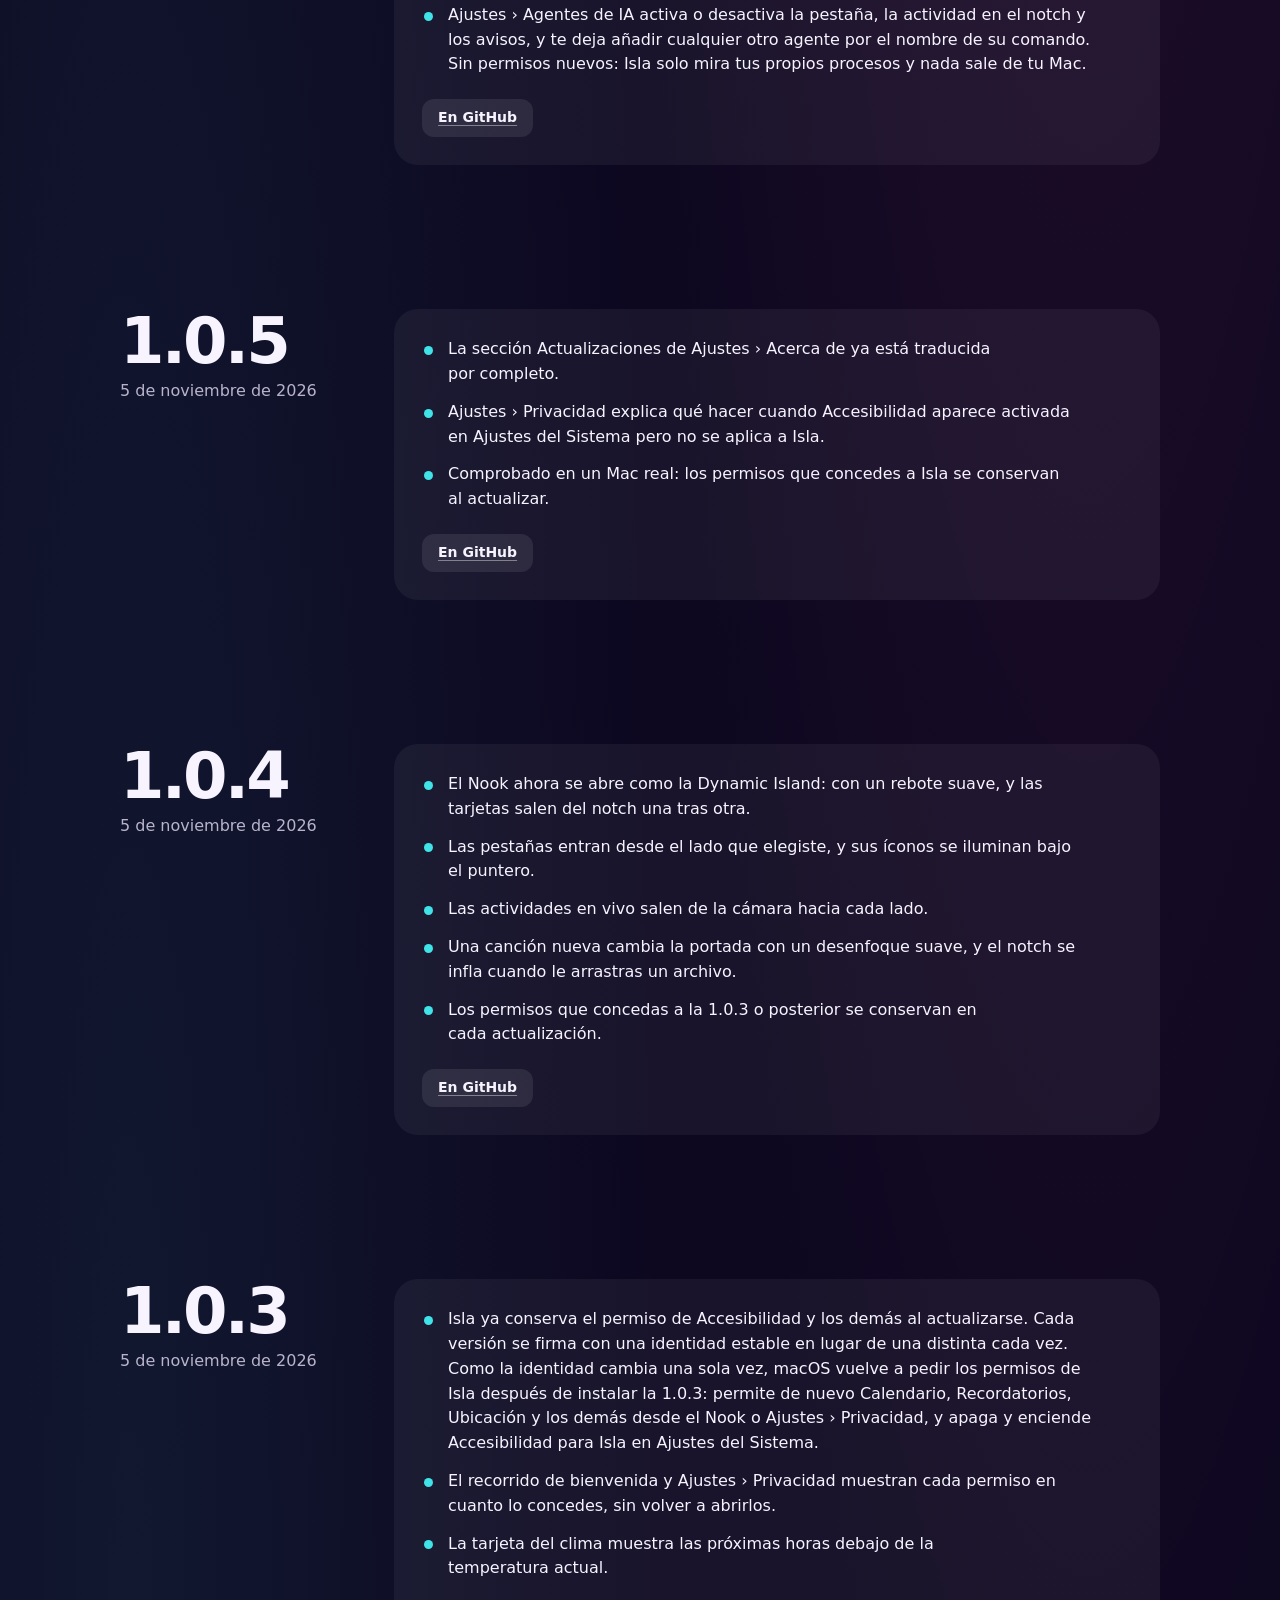
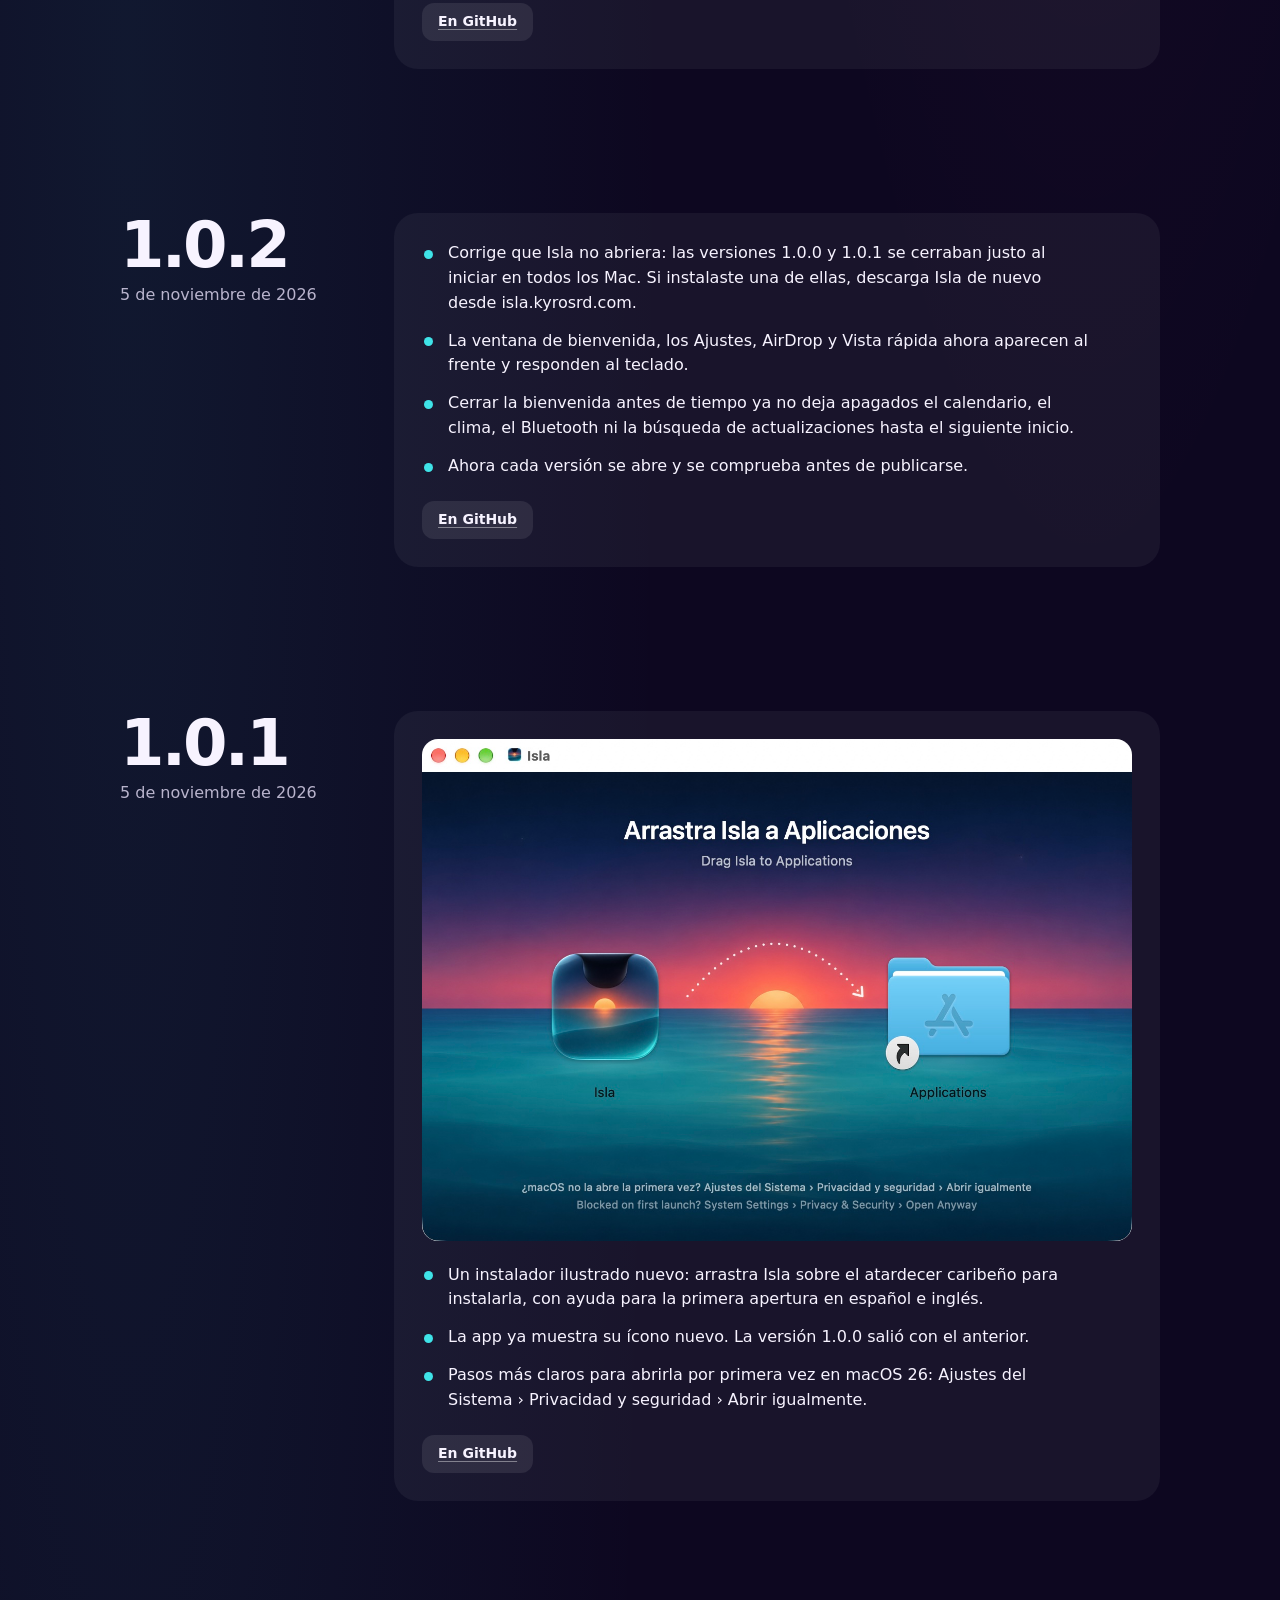
==== commit 1514a652: "Release 1.1.20" ====
--- a/website/novedades/index.html
+++ b/website/novedades/index.html
@@ -61,7 +61,7 @@
         <div class="log-ctas">
           <a class="btn btn-light btn-lg" href="../downloads/Isla.dmg">
             <svg viewBox="0 0 20 20" width="18" height="18" aria-hidden="true"><path fill="currentColor" d="M10 2a1 1 0 0 1 1 1v8.59l2.3-2.3a1 1 0 1 1 1.4 1.42l-4 4a1 1 0 0 1-1.4 0l-4-4a1 1 0 1 1 1.4-1.42L9 11.59V3a1 1 0 0 1 1-1ZM4 16a1 1 0 1 0 0 2h12a1 1 0 1 0 0-2H4Z"/></svg>
-            <span><span data-i18n="log.cta">Descargar Isla</span> <span data-latest>1.1.19</span></span>
+            <span><span data-i18n="log.cta">Descargar Isla</span> <span data-latest>1.1.20</span></span>
           </a>
           <a class="btn btn-glass btn-lg" href="../updates/appcast.xml" data-i18n="log.feed">Suscribirse por RSS</a>
         </div>
@@ -72,11 +72,43 @@
     <section class="log" id="releases" aria-labelledby="log-list-title">
       <h2 id="log-list-title" class="sr-only" data-i18n="log.list">Todas las versiones</h2>
       <!-- releases:start (generated by scripts/lib/changelog_page.py from CHANGELOG.md and CHANGELOG.es.md) -->
+      <article class="release" id="v1.1.20">
+        <header class="release-head">
+          <h3 class="release-version"><a href="#v1.1.20">1.1.20</a></h3>
+          <time class="release-date" datetime="2026-11-12"><span class="i18n-es">12 de noviembre de 2026</span><span class="i18n-en" lang="en">November 12, 2026</span></time>
+          <span class="release-badge"><span class="i18n-es">Versión actual</span><span class="i18n-en" lang="en">Current version</span></span>
+        </header>
+        <div class="release-body">
+          <div class="i18n-es">
+            <ul>
+              <li>El Nook abierto es oscuro sobre cualquier fondo. Sobre una ventana blanca, el Liquid Glass solo se volvía gris claro y el texto perdía contraste; ahora el vidrio lleva un velo oscuro (el ajuste Tinte del vidrio sigue decidiendo cuánto se transparenta), y la parte de arriba se funde con la cámara en vez de dejar un bloque negro.</li>
+              <li>El texto tenue del notch se lee mejor: estados vacíos, tiempos y pistas usan un gris más claro.</li>
+              <li>La pestaña IA ya no se sale de su tarjeta cuando un agente tiene un nombre o una carpeta largos: la carpeta cede primero, recortada por el medio. El estado, su gráfica y su tiempo van en una columna del mismo ancho en todas las filas, también cuando el puntero muestra las acciones de la fila, y las dos columnas terminan a la misma altura.</li>
+              <li>Los nombres escritos en mayúsculas (una sesión llamada «ISLA - APP NOTCH MAC», una carpeta «NOTCHY CLONE») se muestran como «Isla - App Notch Mac» en la pestaña IA, alrededor del notch cerrado, en el widget y en la barra de menús.</li>
+              <li>Las etiquetas del modelo en la pestaña IA se leen bien sobre su cápsula de color.</li>
+              <li>El Chat sin servidor de modelos muestra sus botones justo debajo de la explicación, Buscar vacío queda centrado y Tareas titula su tarjeta Hoy como la lista de al lado.</li>
+            </ul>
+          </div>
+          <div class="i18n-en" lang="en">
+            <ul>
+              <li>The open Nook is dark on any wallpaper. Over a white window, Liquid Glass alone turned light grey and the text lost its contrast; now a dark veil sits on the glass (the Glass tint setting still decides how much shows through), and the top melts into the camera instead of leaving a black block.</li>
+              <li>Faint text inside the notch is easier to read: empty states, times and hints use a brighter grey.</li>
+              <li>The AI tab no longer spills out of its card when an agent has a long name or folder: the folder gives way first, cut in the middle. The state, its graph and its time sit in a column of the same width on every row, also when the pointer shows the row's actions, and both columns end at the same height.</li>
+              <li>Names typed in capitals (a session called "ISLA - APP NOTCH MAC", a folder "NOTCHY CLONE") show as "Isla - App Notch Mac" in the AI tab, around the closed notch, in the widget and in the menu bar.</li>
+              <li>Model labels on the AI tab read clearly on their colored capsule.</li>
+              <li>Chat without a model server shows its buttons right under the explanation, the empty Search is centered, and Tasks titles its Today card like the list beside it.</li>
+            </ul>
+          </div>
+          <p class="release-links">
+            <a href="../downloads/Isla.dmg"><span class="i18n-es">Descargar 1.1.20</span><span class="i18n-en" lang="en">Download 1.1.20</span></a>
+            <a href="https://github.com/Kyros-Solutions-RD/isla/releases/tag/v1.1.20"><span class="i18n-es">En GitHub</span><span class="i18n-en" lang="en">On GitHub</span></a>
+          </p>
+        </div>
+      </article>
       <article class="release" id="v1.1.19">
         <header class="release-head">
           <h3 class="release-version"><a href="#v1.1.19">1.1.19</a></h3>
           <time class="release-date" datetime="2026-11-08"><span class="i18n-es">8 de noviembre de 2026</span><span class="i18n-en" lang="en">November 8, 2026</span></time>
-          <span class="release-badge"><span class="i18n-es">Versión actual</span><span class="i18n-en" lang="en">Current version</span></span>
         </header>
         <div class="release-body">
           <div class="i18n-es">
@@ -92,7 +124,6 @@
             </ul>
           </div>
           <p class="release-links">
-            <a href="../downloads/Isla.dmg"><span class="i18n-es">Descargar 1.1.19</span><span class="i18n-en" lang="en">Download 1.1.19</span></a>
             <a href="https://github.com/Kyros-Solutions-RD/isla/releases/tag/v1.1.19"><span class="i18n-es">En GitHub</span><span class="i18n-en" lang="en">On GitHub</span></a>
           </p>
         </div>
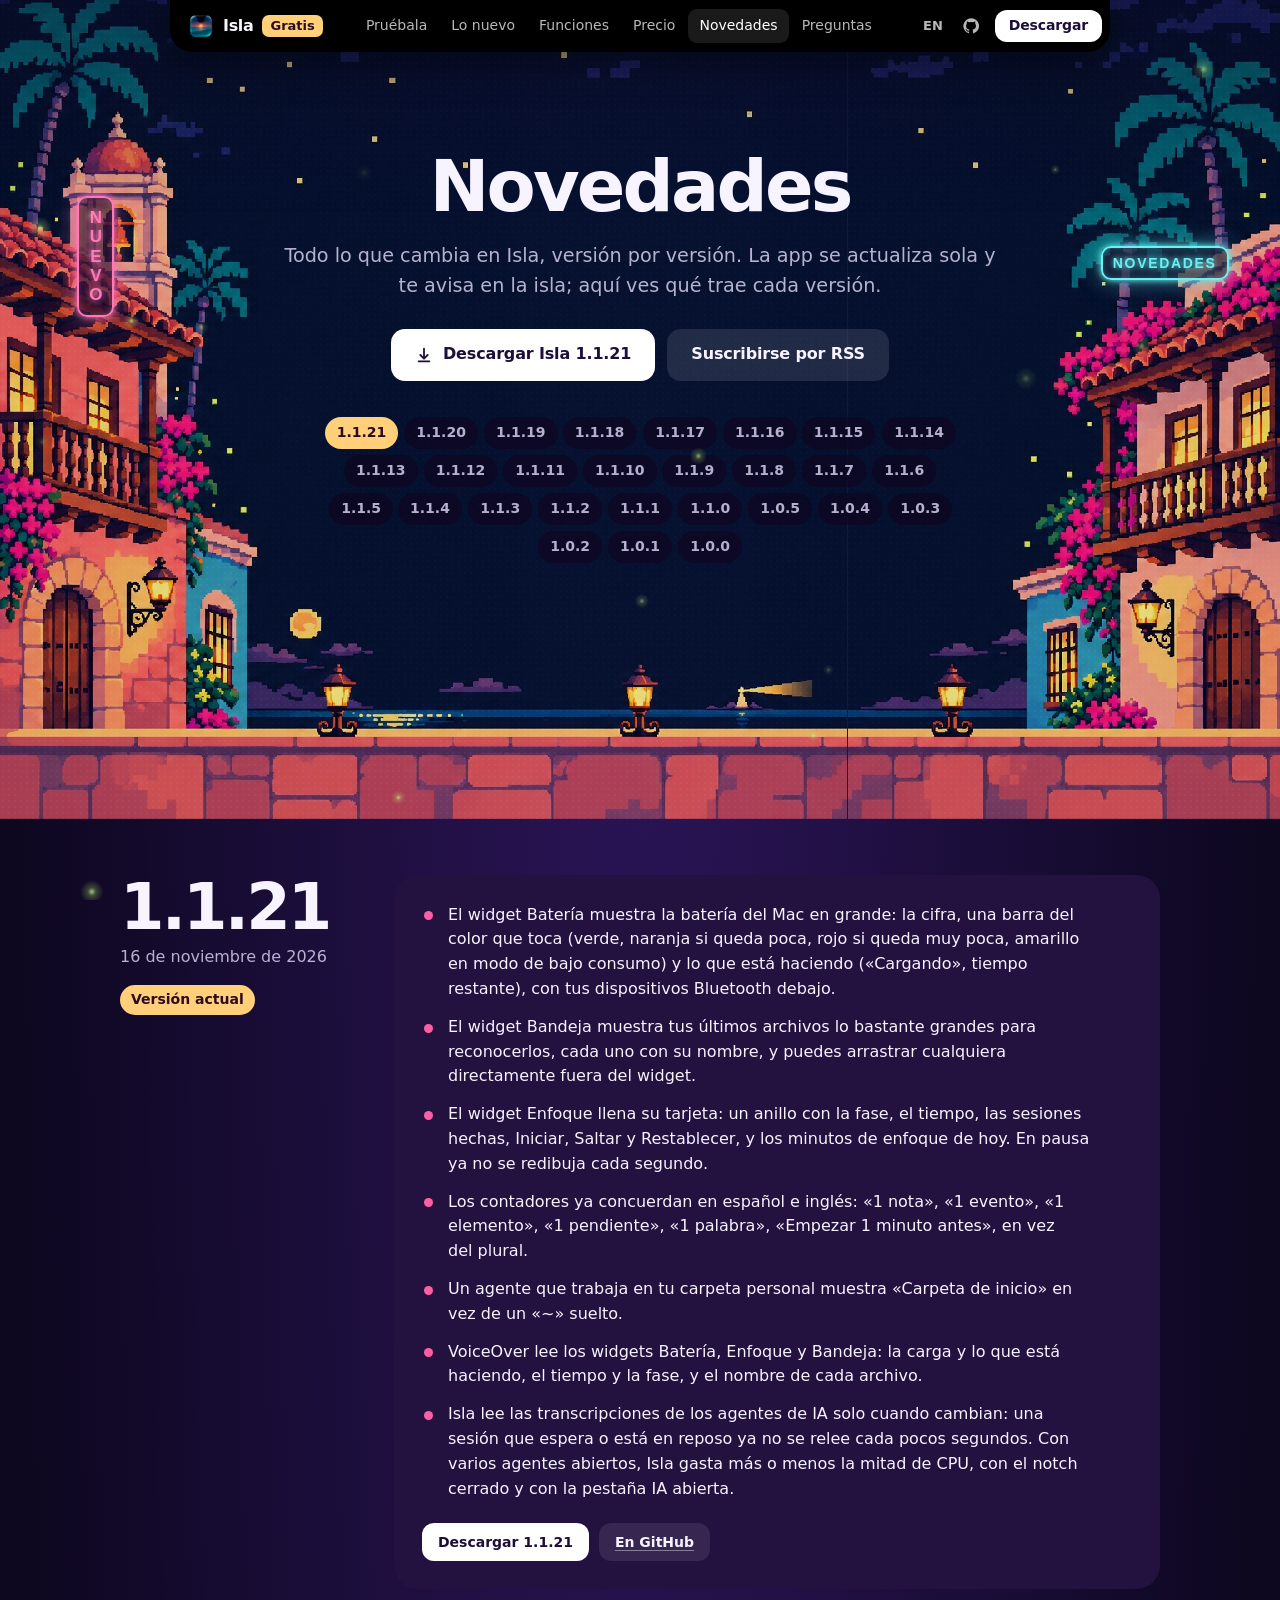
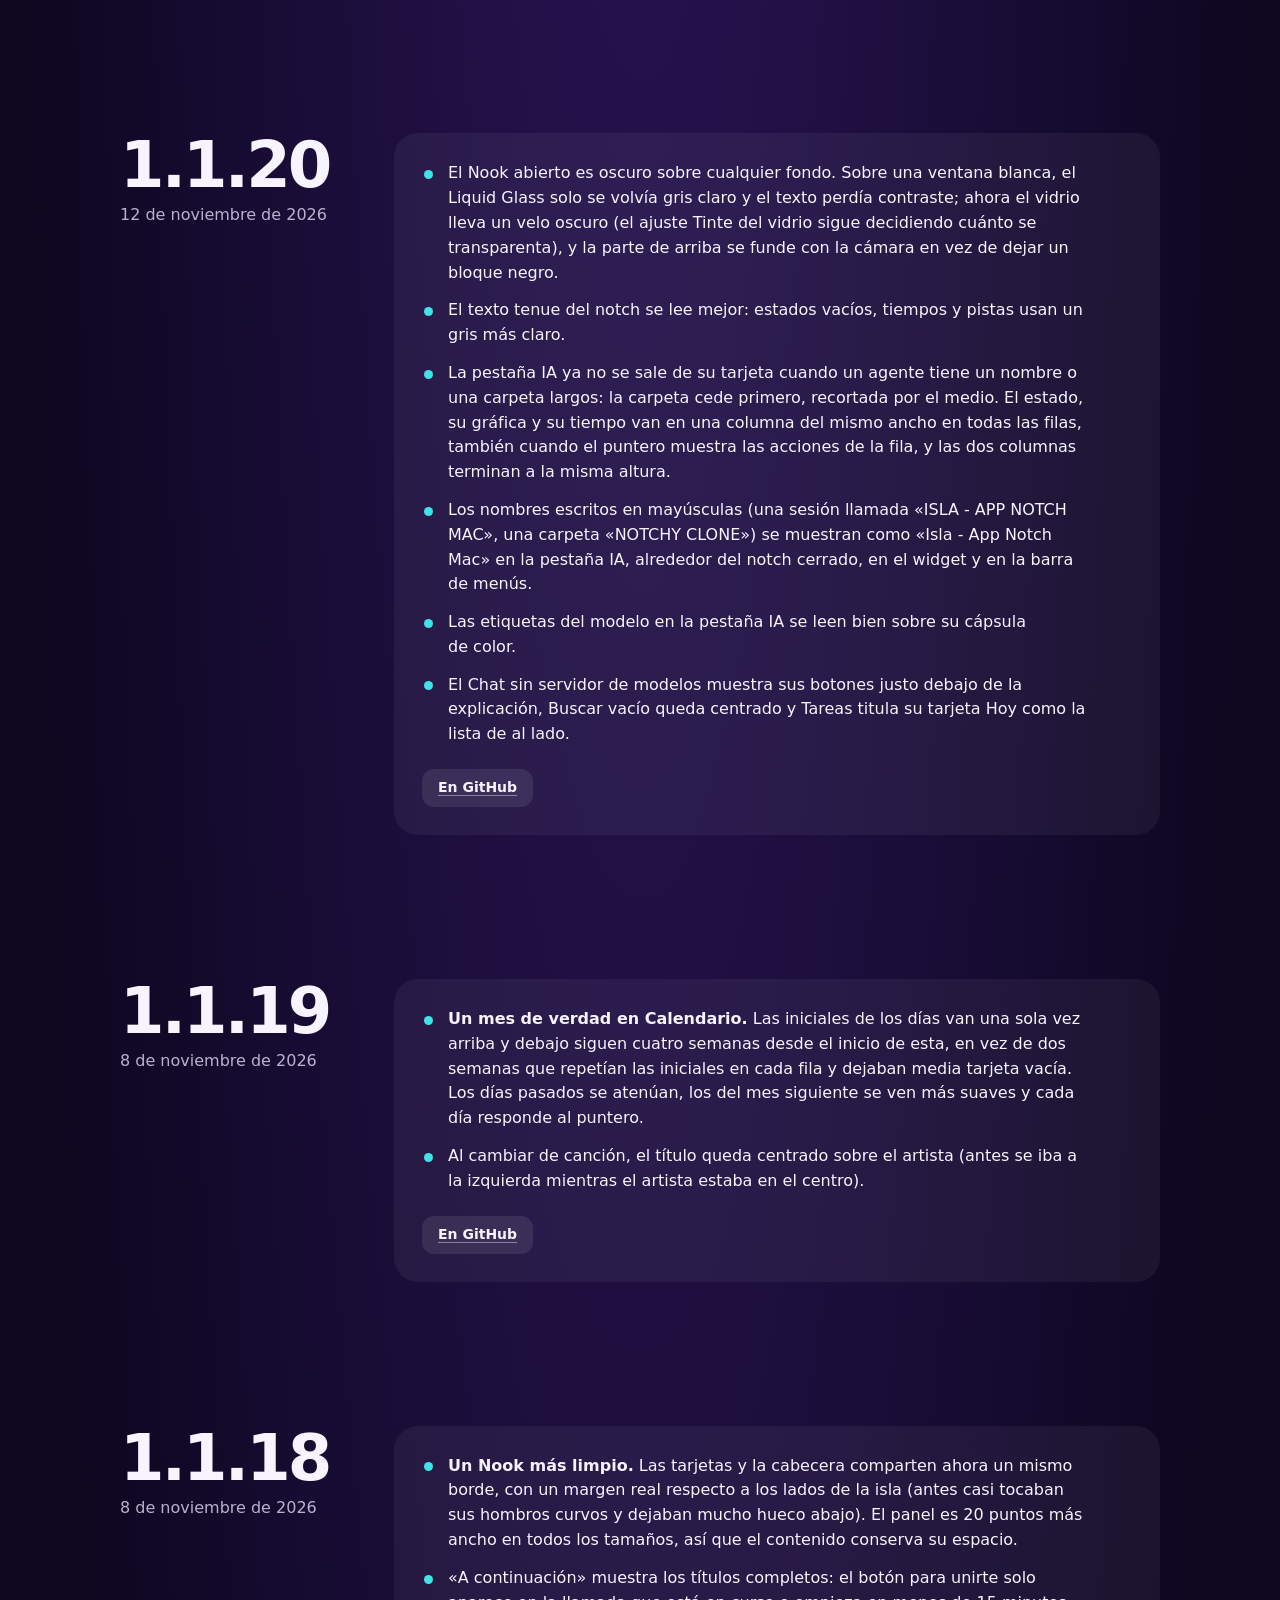
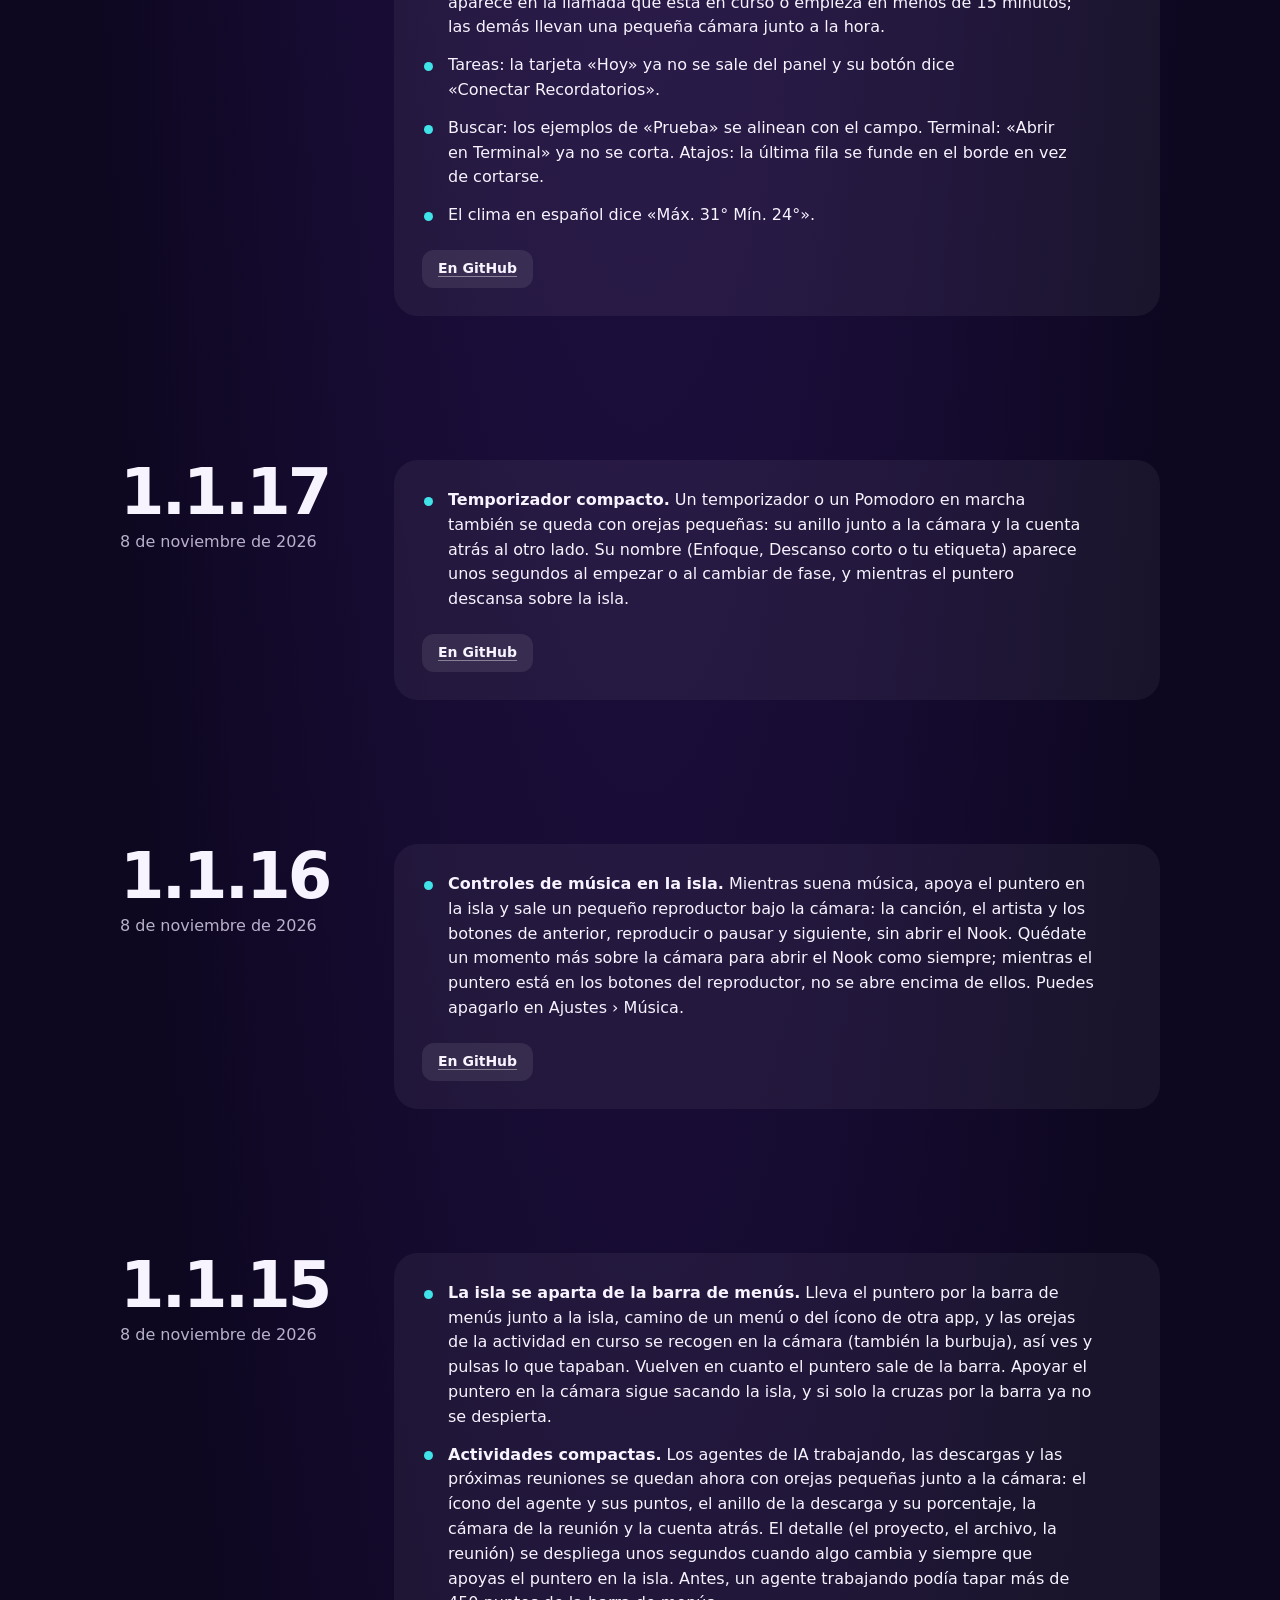
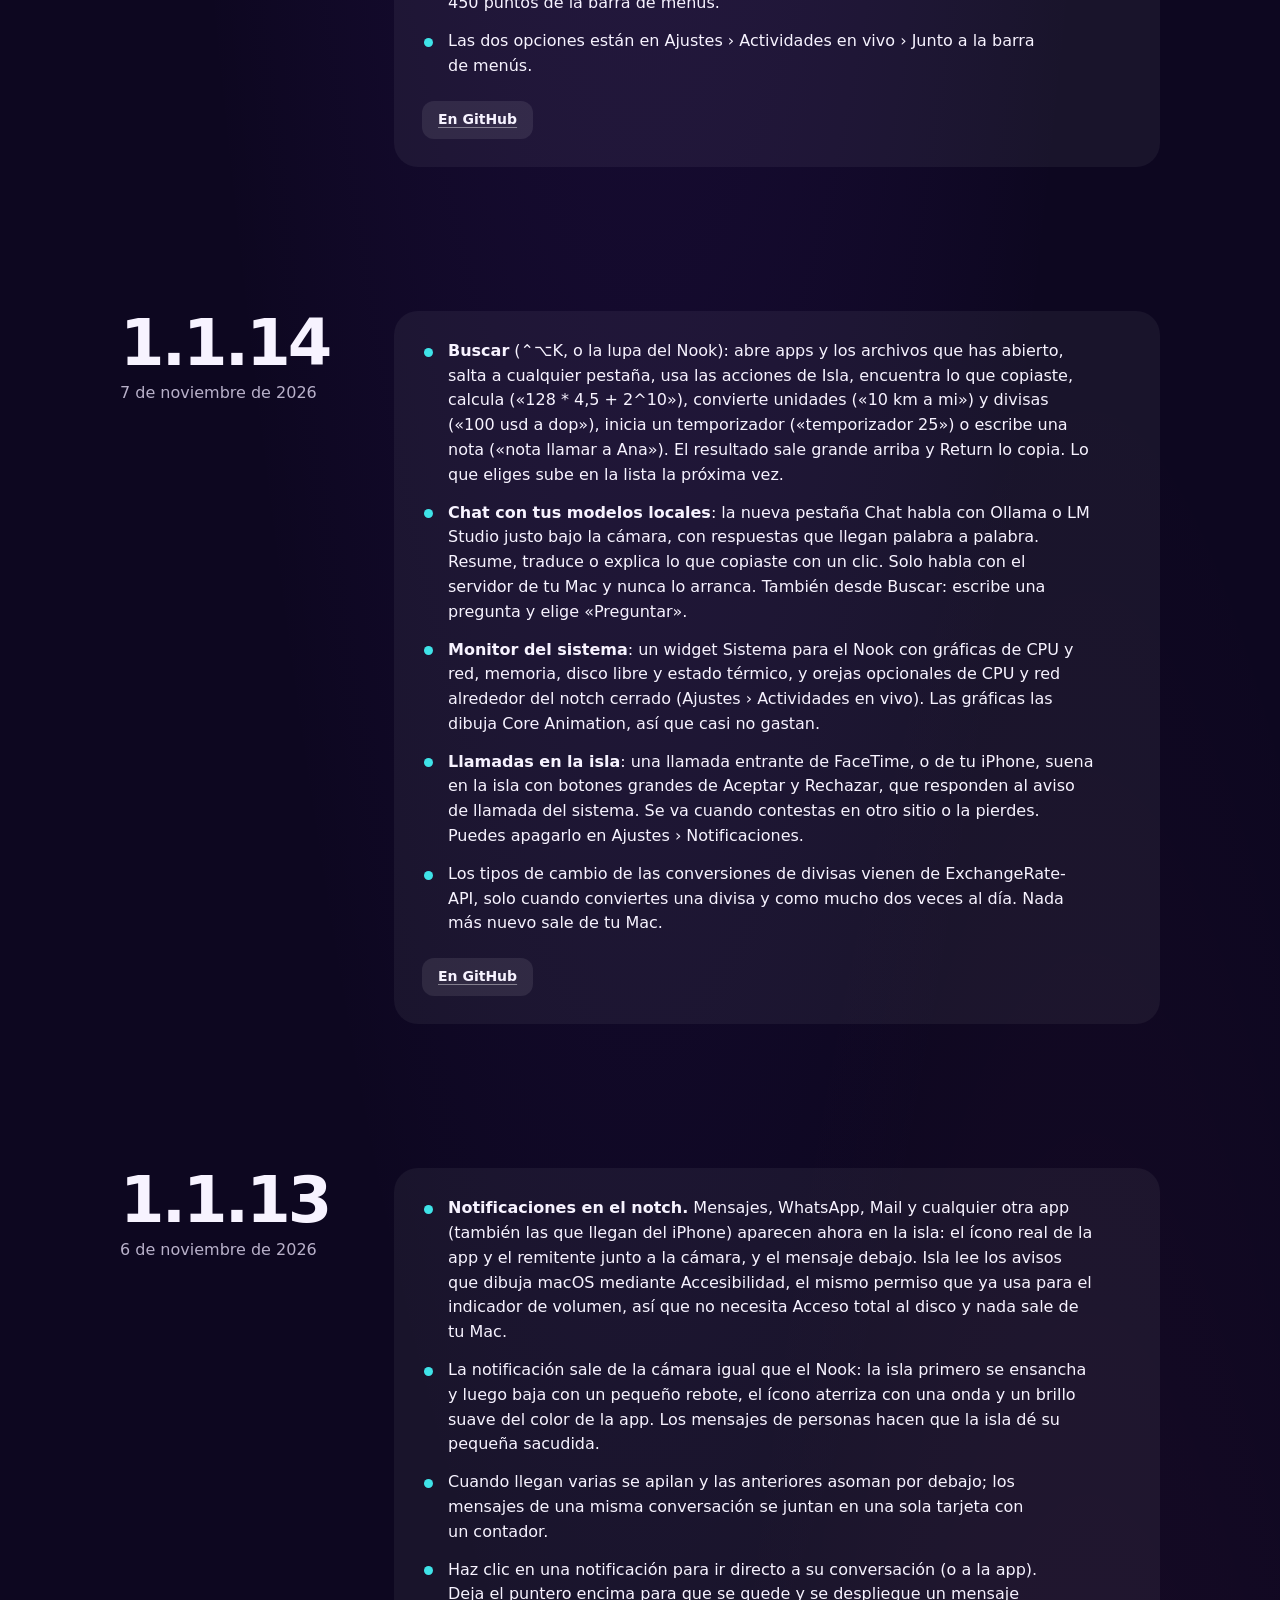
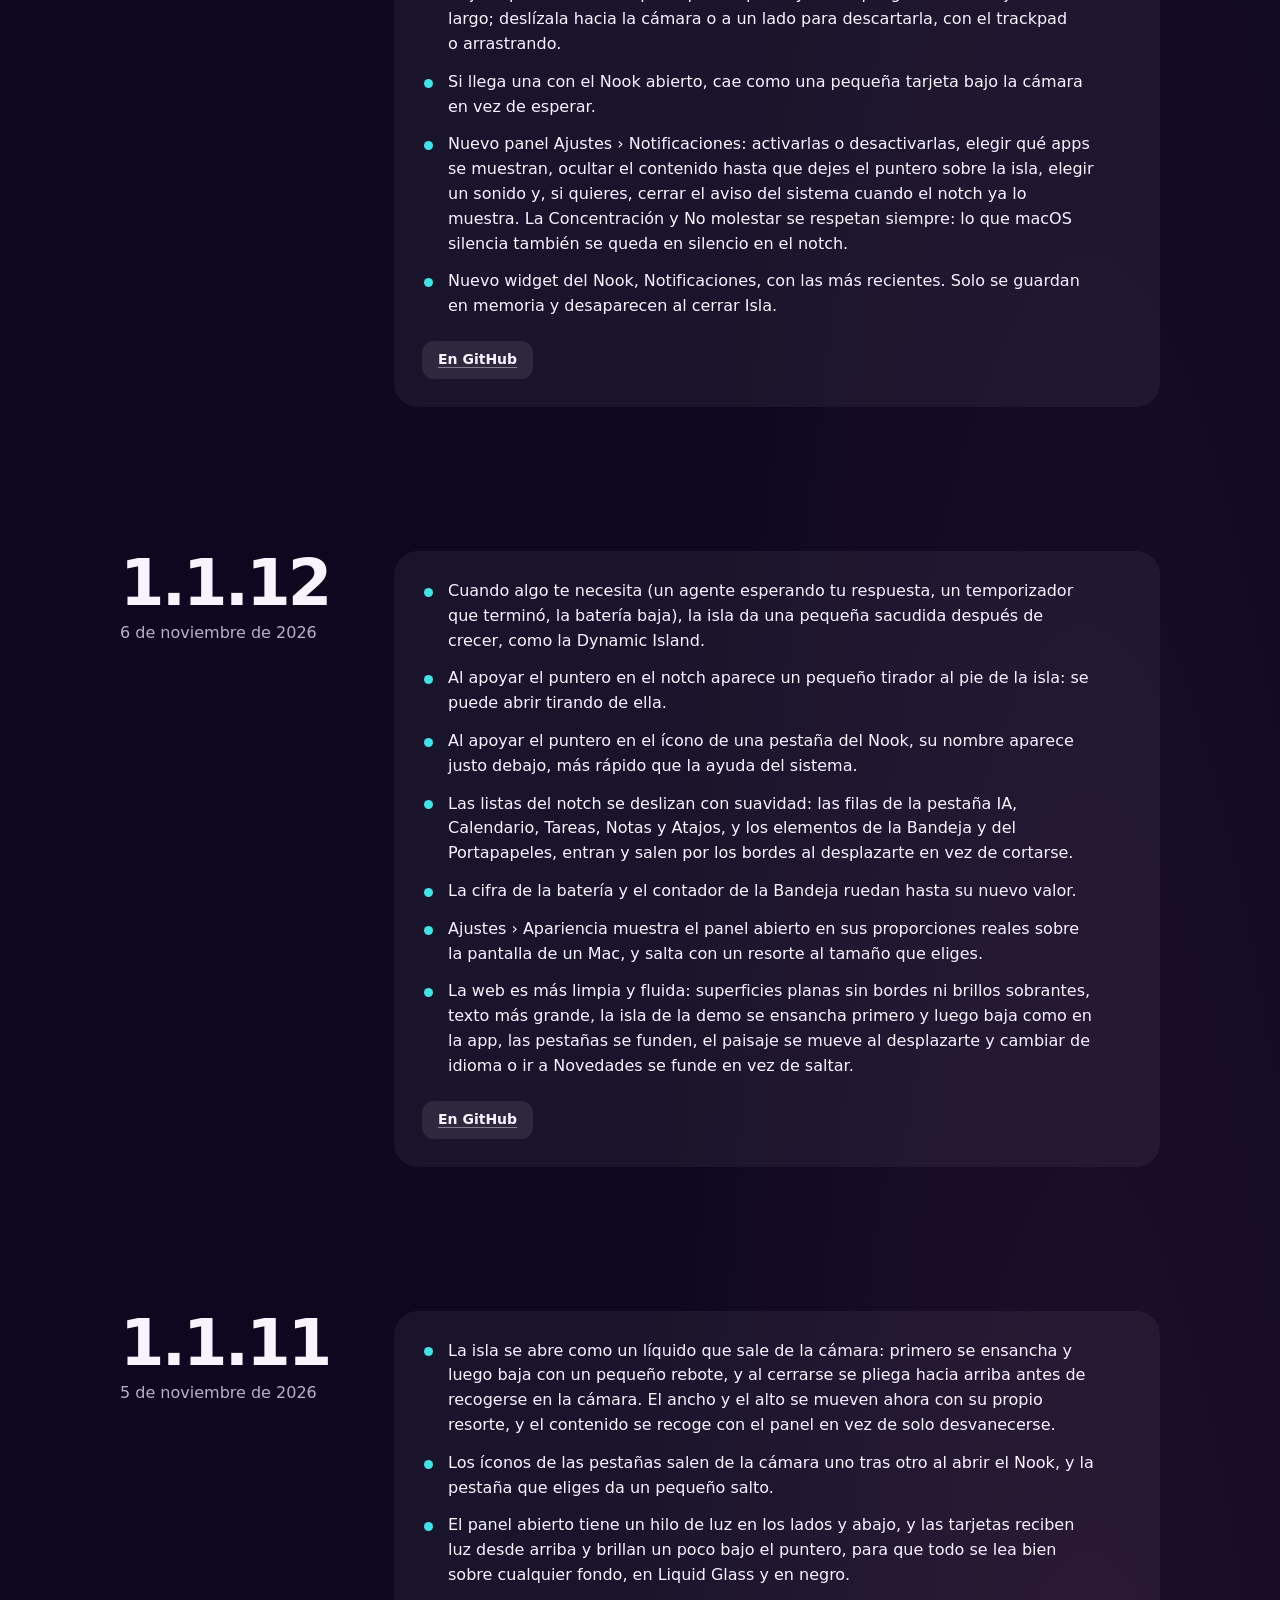
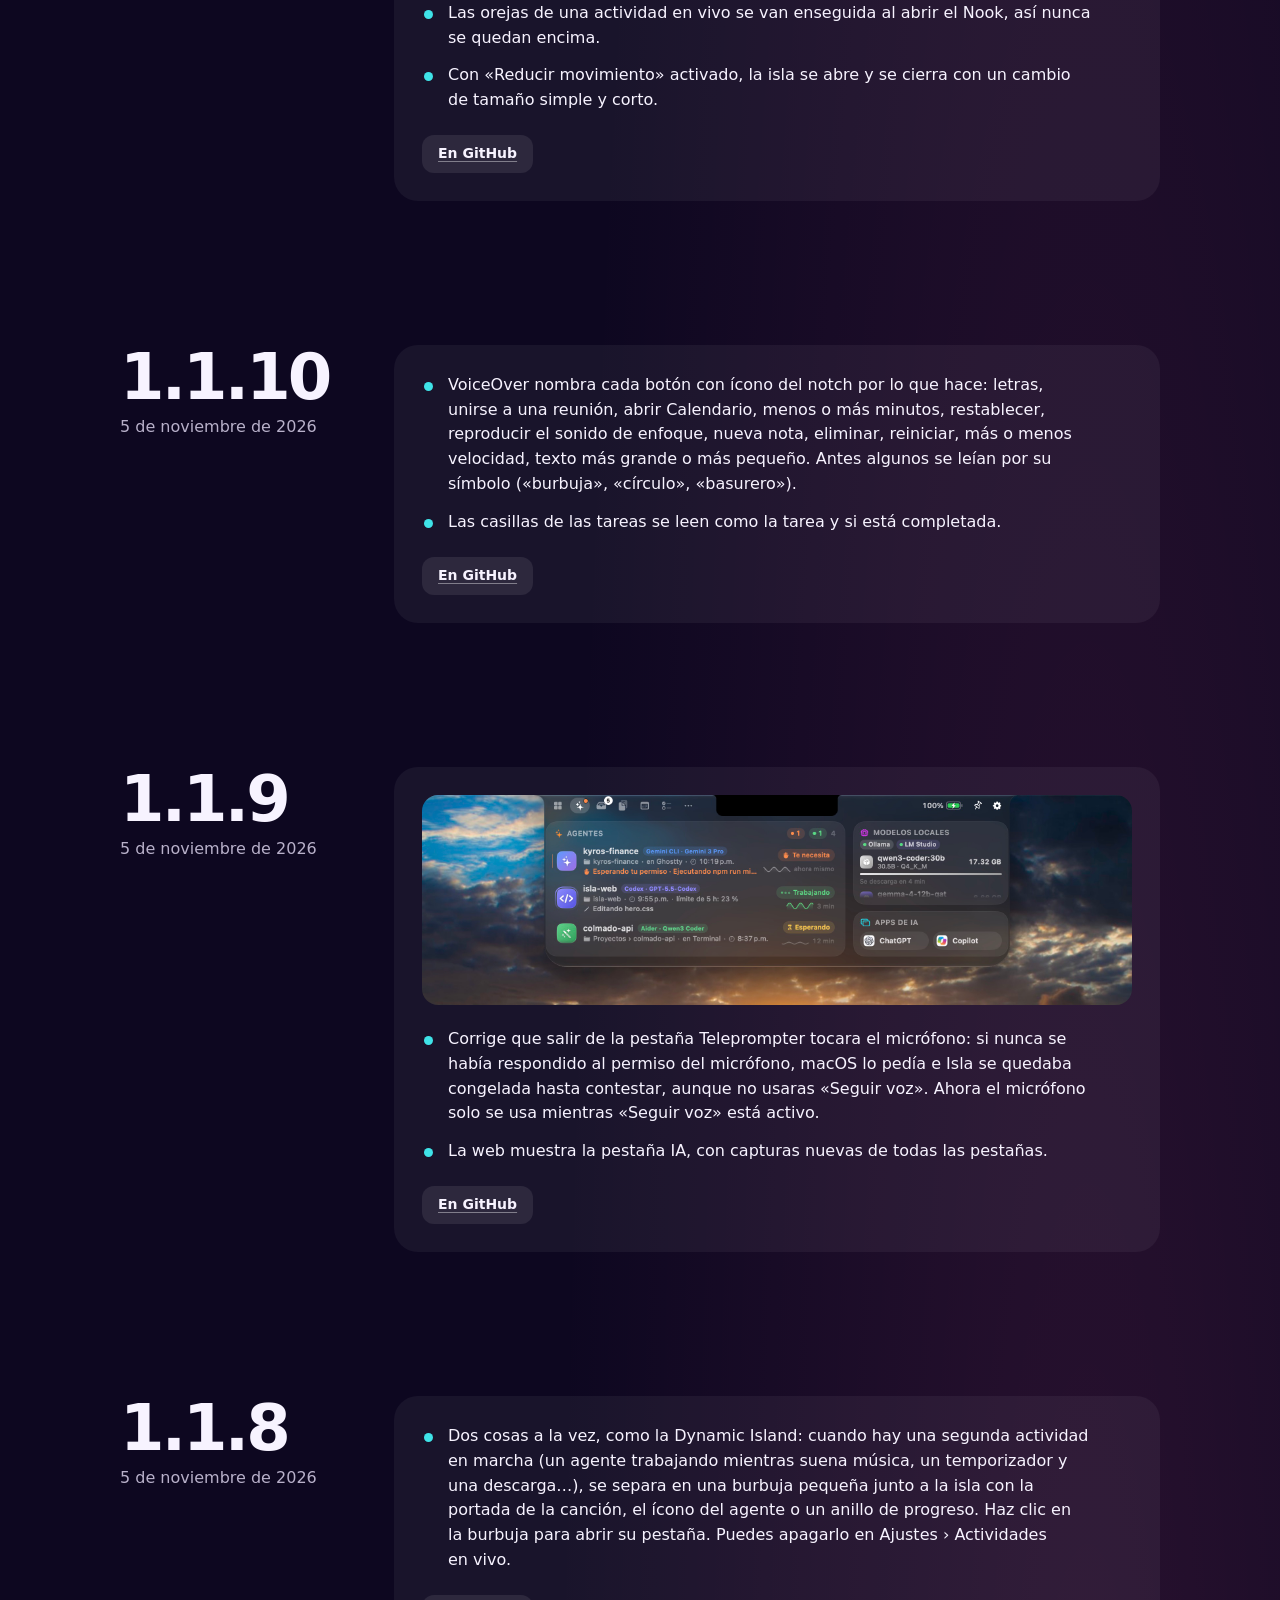
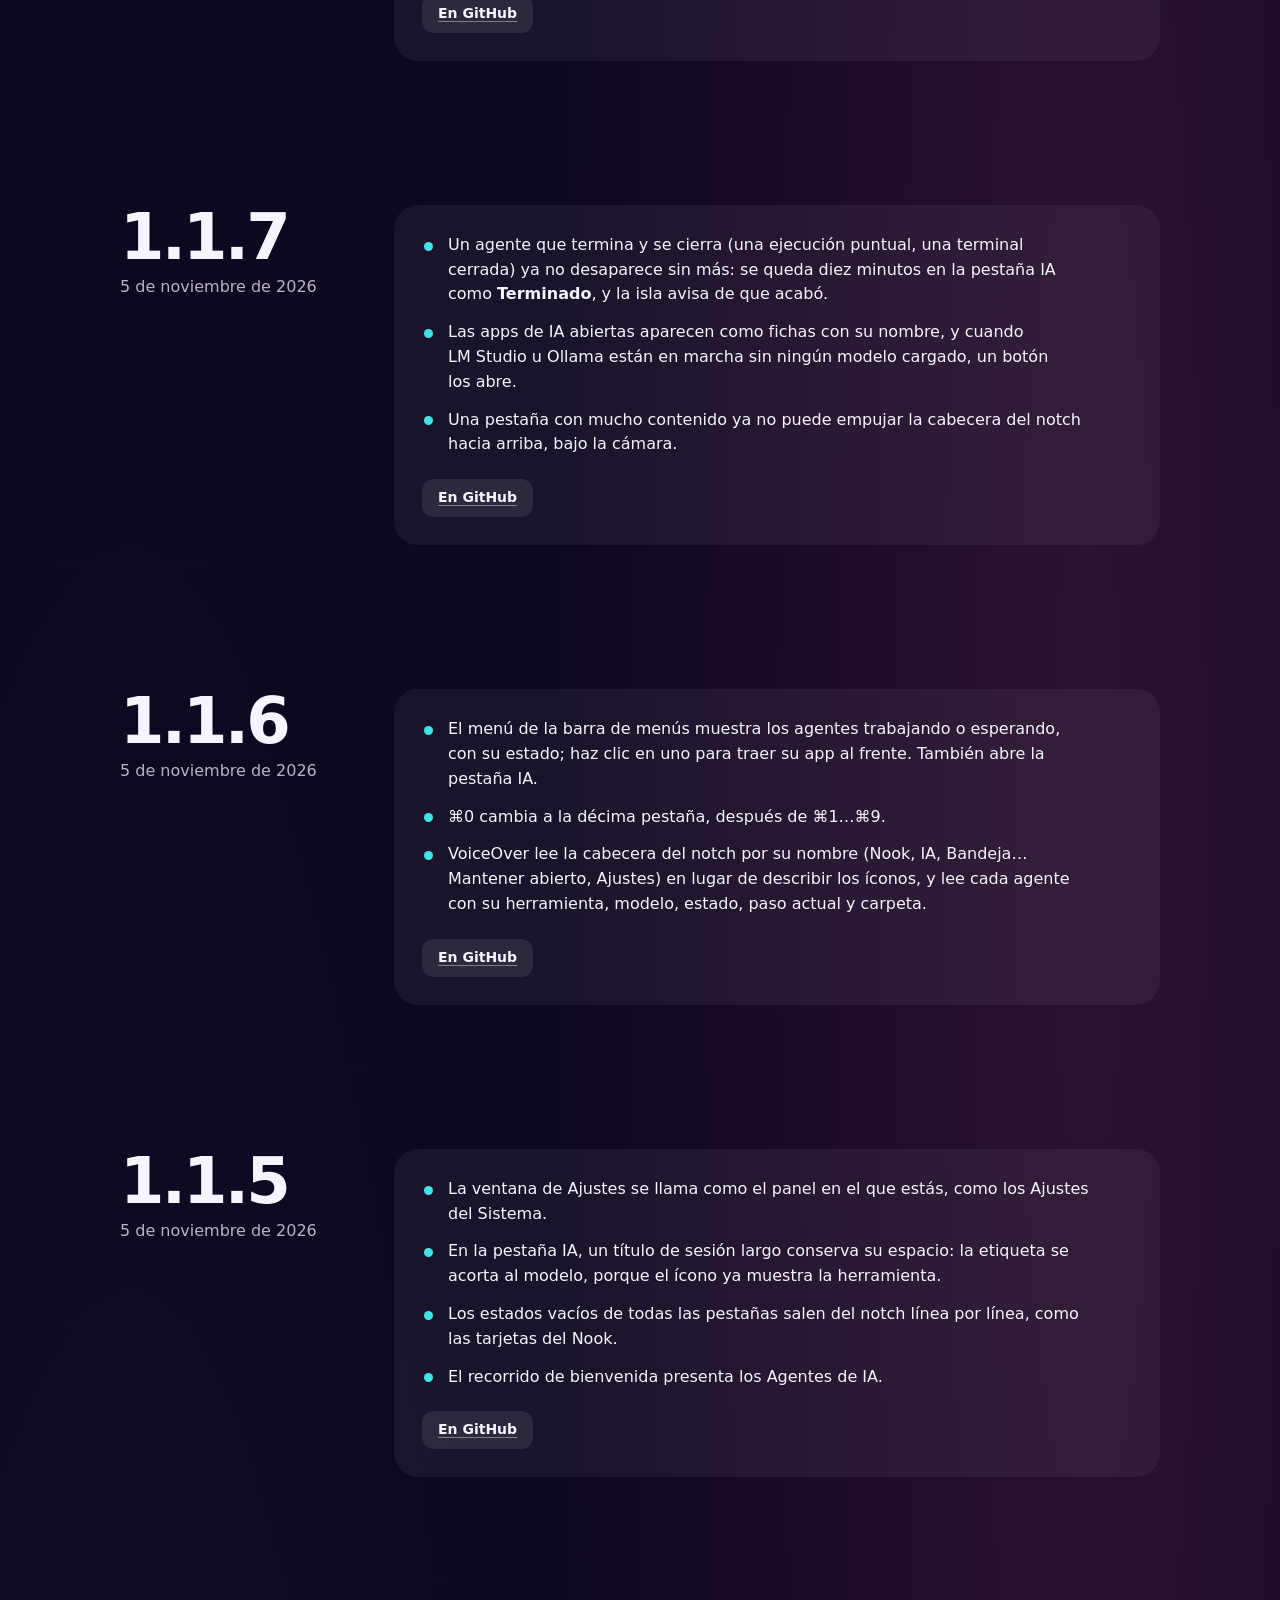
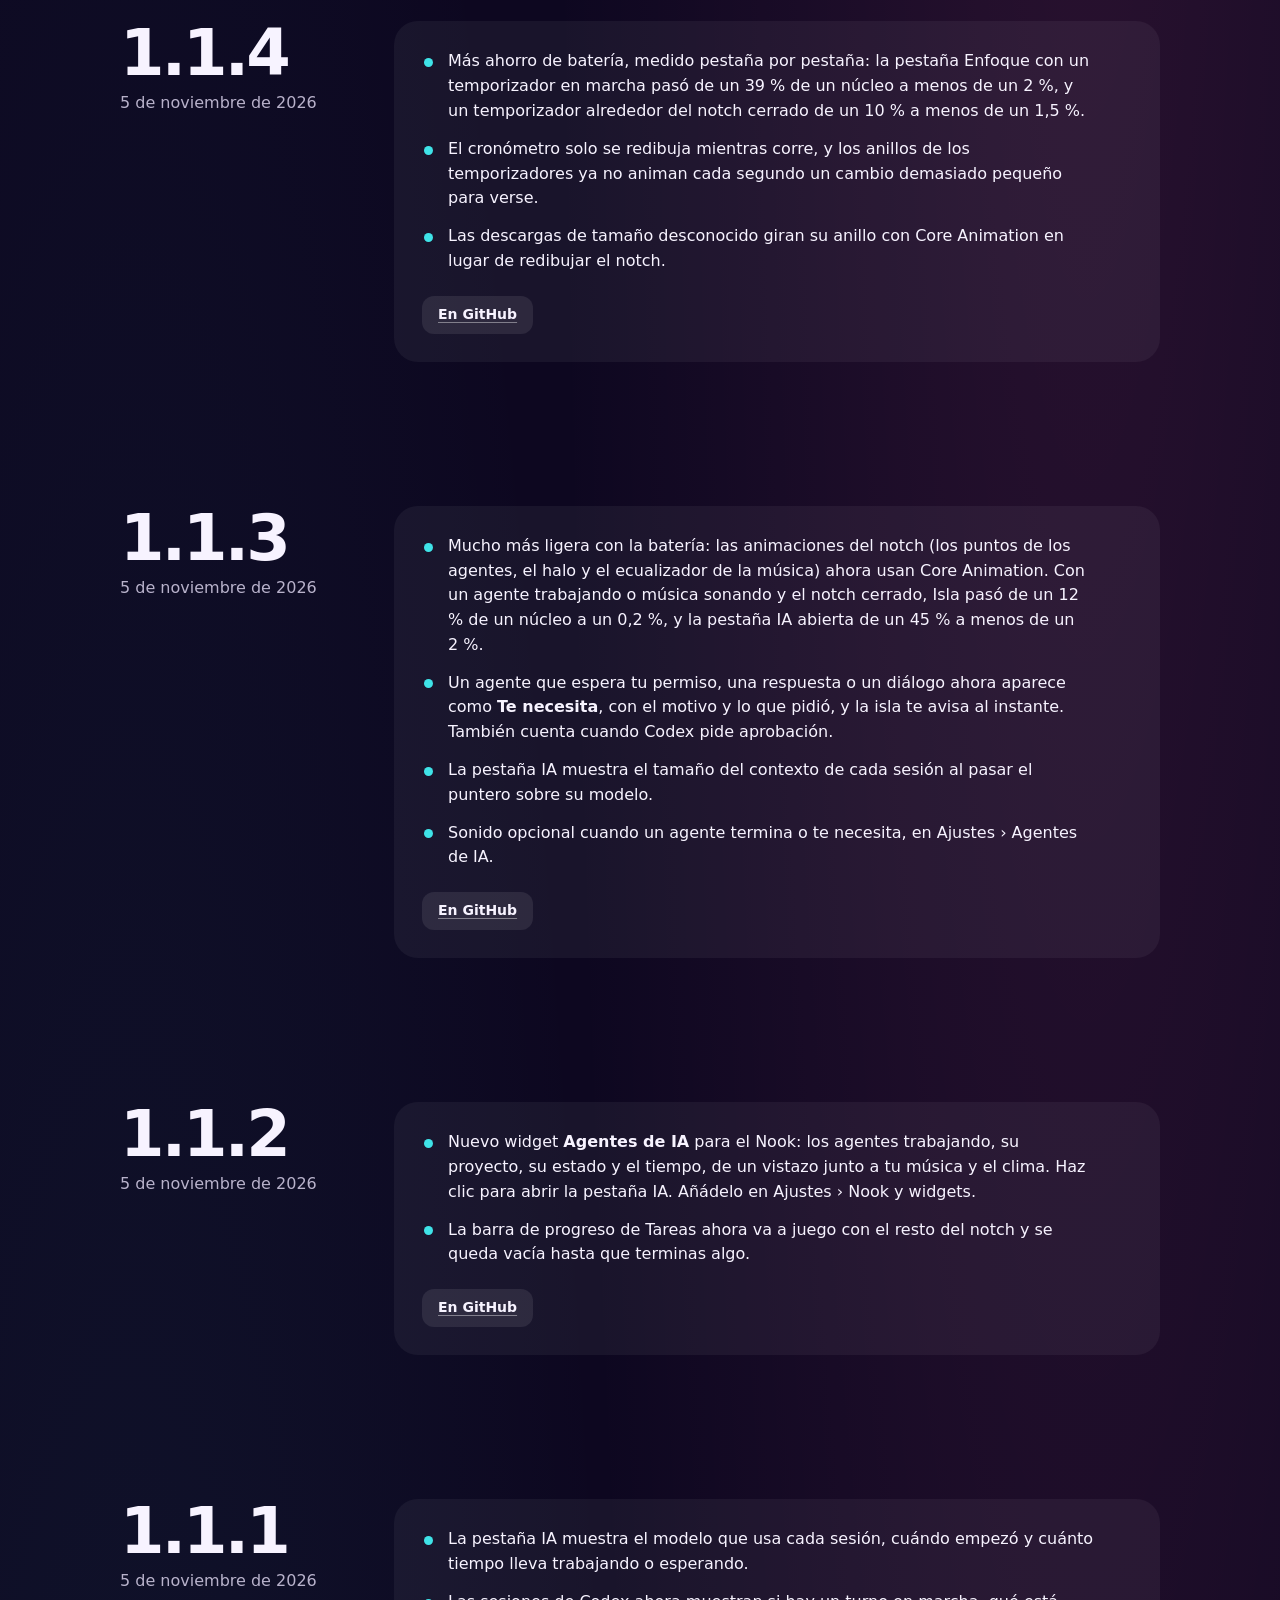
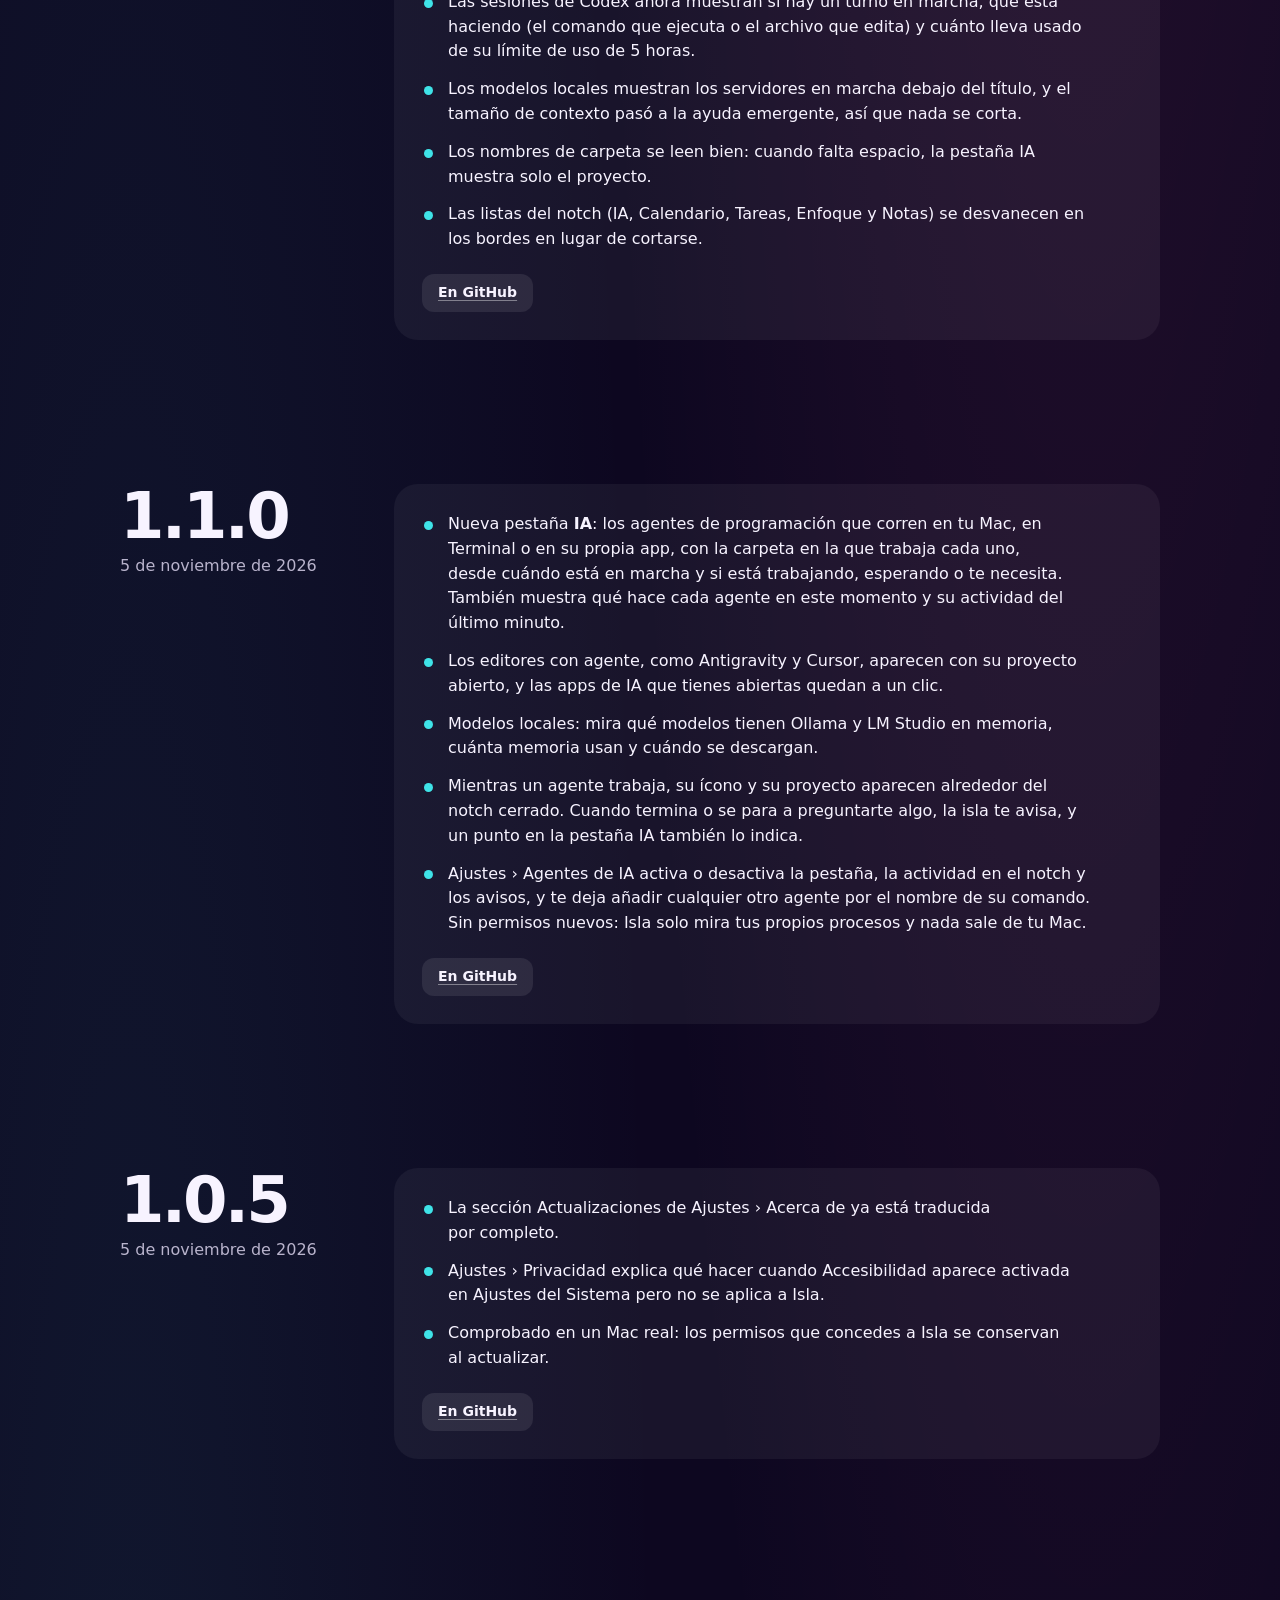
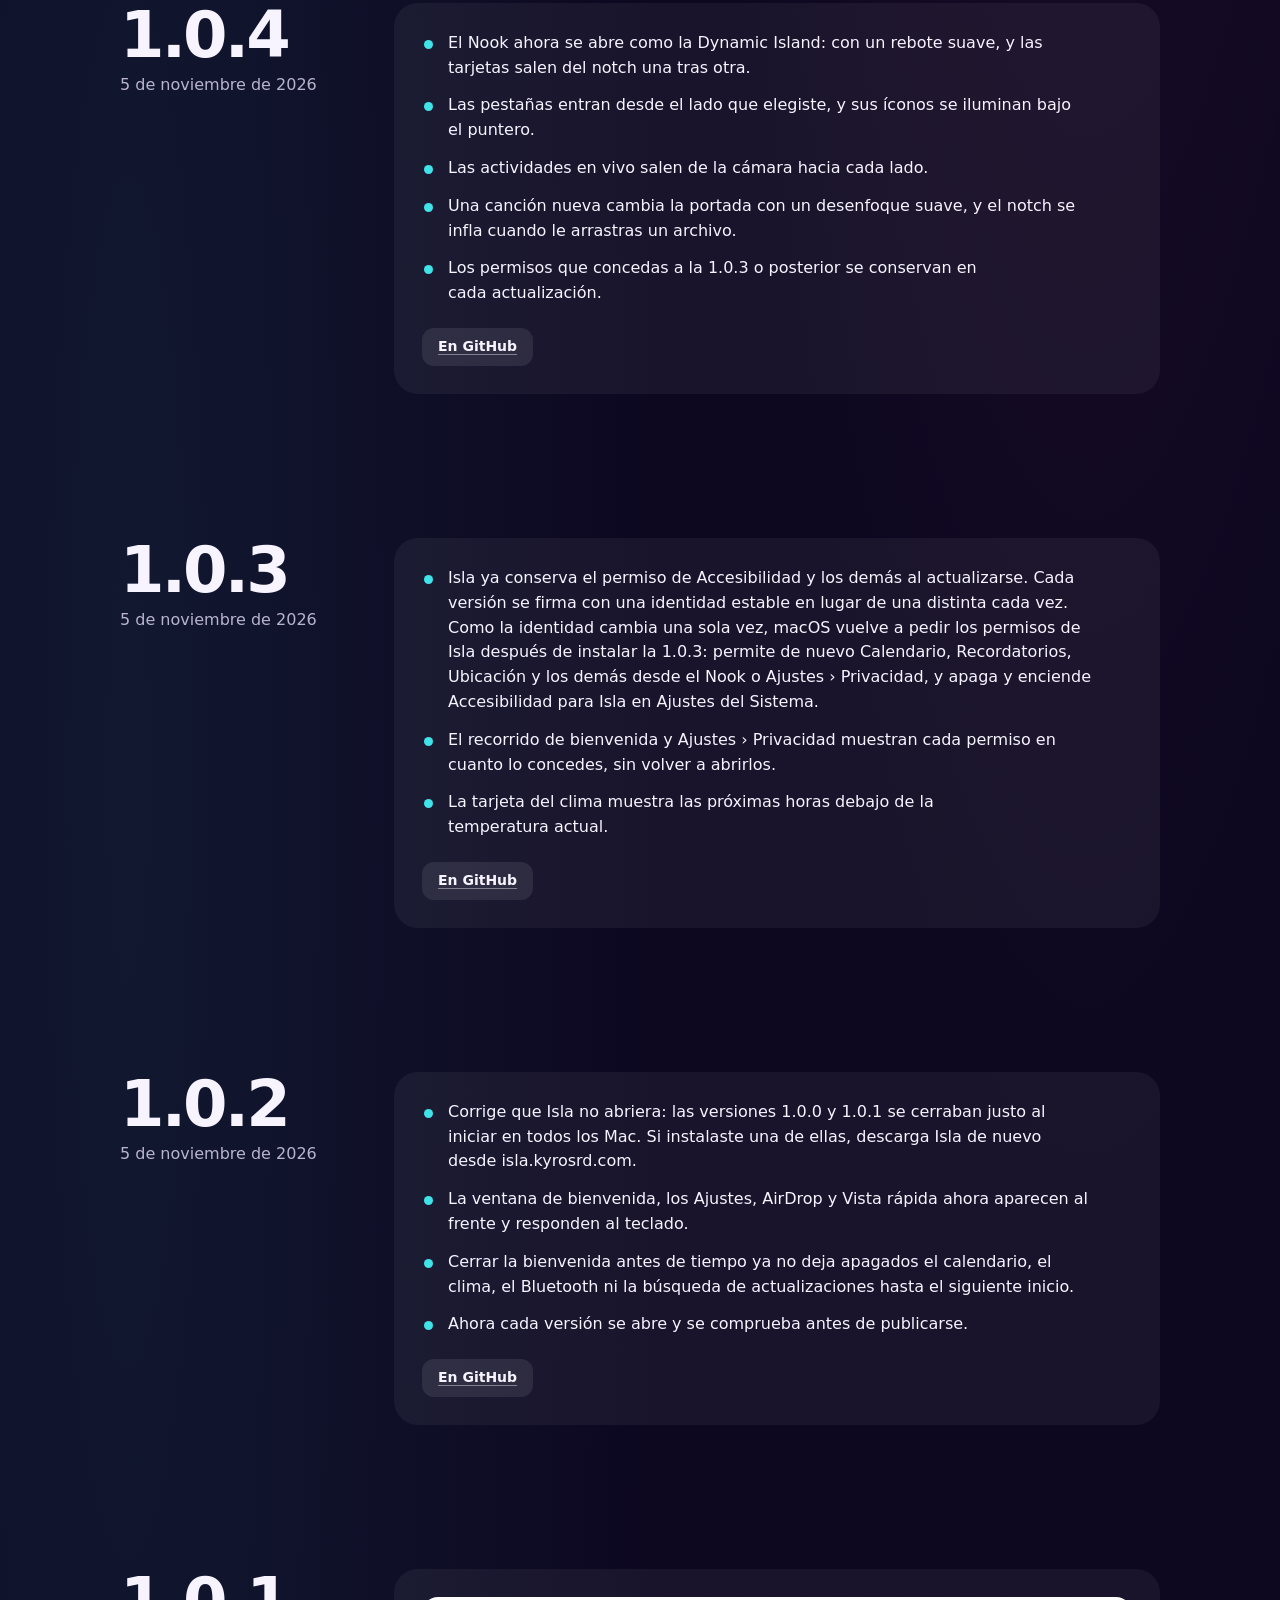
==== commit 8fa97668: "Release 1.1.21" ====
--- a/website/novedades/index.html
+++ b/website/novedades/index.html
@@ -61,7 +61,7 @@
         <div class="log-ctas">
           <a class="btn btn-light btn-lg" href="../downloads/Isla.dmg">
             <svg viewBox="0 0 20 20" width="18" height="18" aria-hidden="true"><path fill="currentColor" d="M10 2a1 1 0 0 1 1 1v8.59l2.3-2.3a1 1 0 1 1 1.4 1.42l-4 4a1 1 0 0 1-1.4 0l-4-4a1 1 0 1 1 1.4-1.42L9 11.59V3a1 1 0 0 1 1-1ZM4 16a1 1 0 1 0 0 2h12a1 1 0 1 0 0-2H4Z"/></svg>
-            <span><span data-i18n="log.cta">Descargar Isla</span> <span data-latest>1.1.20</span></span>
+            <span><span data-i18n="log.cta">Descargar Isla</span> <span data-latest>1.1.21</span></span>
           </a>
           <a class="btn btn-glass btn-lg" href="../updates/appcast.xml" data-i18n="log.feed">Suscribirse por RSS</a>
         </div>
@@ -72,11 +72,45 @@
     <section class="log" id="releases" aria-labelledby="log-list-title">
       <h2 id="log-list-title" class="sr-only" data-i18n="log.list">Todas las versiones</h2>
       <!-- releases:start (generated by scripts/lib/changelog_page.py from CHANGELOG.md and CHANGELOG.es.md) -->
+      <article class="release" id="v1.1.21">
+        <header class="release-head">
+          <h3 class="release-version"><a href="#v1.1.21">1.1.21</a></h3>
+          <time class="release-date" datetime="2026-11-16"><span class="i18n-es">16 de noviembre de 2026</span><span class="i18n-en" lang="en">November 16, 2026</span></time>
+          <span class="release-badge"><span class="i18n-es">Versión actual</span><span class="i18n-en" lang="en">Current version</span></span>
+        </header>
+        <div class="release-body">
+          <div class="i18n-es">
+            <ul>
+              <li>El widget Batería muestra la batería del Mac en grande: la cifra, una barra del color que toca (verde, naranja si queda poca, rojo si queda muy poca, amarillo en modo de bajo consumo) y lo que está haciendo («Cargando», tiempo restante), con tus dispositivos Bluetooth debajo.</li>
+              <li>El widget Bandeja muestra tus últimos archivos lo bastante grandes para reconocerlos, cada uno con su nombre, y puedes arrastrar cualquiera directamente fuera del widget.</li>
+              <li>El widget Enfoque llena su tarjeta: un anillo con la fase, el tiempo, las sesiones hechas, Iniciar, Saltar y Restablecer, y los minutos de enfoque de hoy. En pausa ya no se redibuja cada segundo.</li>
+              <li>Los contadores ya concuerdan en español e inglés: «1 nota», «1 evento», «1 elemento», «1 pendiente», «1 palabra», «Empezar 1 minuto antes», en vez del plural.</li>
+              <li>Un agente que trabaja en tu carpeta personal muestra «Carpeta de inicio» en vez de un «~» suelto.</li>
+              <li>VoiceOver lee los widgets Batería, Enfoque y Bandeja: la carga y lo que está haciendo, el tiempo y la fase, y el nombre de cada archivo.</li>
+              <li>Isla lee las transcripciones de los agentes de IA solo cuando cambian: una sesión que espera o está en reposo ya no se relee cada pocos segundos. Con varios agentes abiertos, Isla gasta más o menos la mitad de CPU, con el notch cerrado y con la pestaña IA abierta.</li>
+            </ul>
+          </div>
+          <div class="i18n-en" lang="en">
+            <ul>
+              <li>The Battery widget shows the Mac's battery large: the figure, a bar in the right color (green, orange when low, red when very low, yellow in Low Power Mode) and what it is doing ("Charging", time left), with your Bluetooth devices under it.</li>
+              <li>The Shelf widget shows your latest files large enough to recognize, each with its name, and you can drag any of them straight out of the widget.</li>
+              <li>The Focus widget fills its card: a ring with the phase, the time, the sessions done, Start, Skip and Reset, and today's focused minutes. Paused, it no longer redraws every second.</li>
+              <li>Counts read right in Spanish and English: "1 nota", "1 evento", "1 elemento", "1 pendiente", "1 palabra", "Empezar 1 minuto antes", instead of the plural.</li>
+              <li>An agent working in your home folder shows "Home folder" instead of a lone "~".</li>
+              <li>VoiceOver reads the Battery, Focus and Shelf widgets: the charge and what it is doing, the time and the phase, and each file's name.</li>
+              <li>Isla reads the transcripts of AI agents only when they change: a waiting or idle session no longer gets re-read every few seconds. With several agents open, Isla uses about half the CPU, with the notch closed and with the AI tab open.</li>
+            </ul>
+          </div>
+          <p class="release-links">
+            <a href="../downloads/Isla.dmg"><span class="i18n-es">Descargar 1.1.21</span><span class="i18n-en" lang="en">Download 1.1.21</span></a>
+            <a href="https://github.com/Kyros-Solutions-RD/isla/releases/tag/v1.1.21"><span class="i18n-es">En GitHub</span><span class="i18n-en" lang="en">On GitHub</span></a>
+          </p>
+        </div>
+      </article>
       <article class="release" id="v1.1.20">
         <header class="release-head">
           <h3 class="release-version"><a href="#v1.1.20">1.1.20</a></h3>
           <time class="release-date" datetime="2026-11-12"><span class="i18n-es">12 de noviembre de 2026</span><span class="i18n-en" lang="en">November 12, 2026</span></time>
-          <span class="release-badge"><span class="i18n-es">Versión actual</span><span class="i18n-en" lang="en">Current version</span></span>
         </header>
         <div class="release-body">
           <div class="i18n-es">
@@ -100,7 +134,6 @@
             </ul>
           </div>
           <p class="release-links">
-            <a href="../downloads/Isla.dmg"><span class="i18n-es">Descargar 1.1.20</span><span class="i18n-en" lang="en">Download 1.1.20</span></a>
             <a href="https://github.com/Kyros-Solutions-RD/isla/releases/tag/v1.1.20"><span class="i18n-es">En GitHub</span><span class="i18n-en" lang="en">On GitHub</span></a>
           </p>
         </div>
